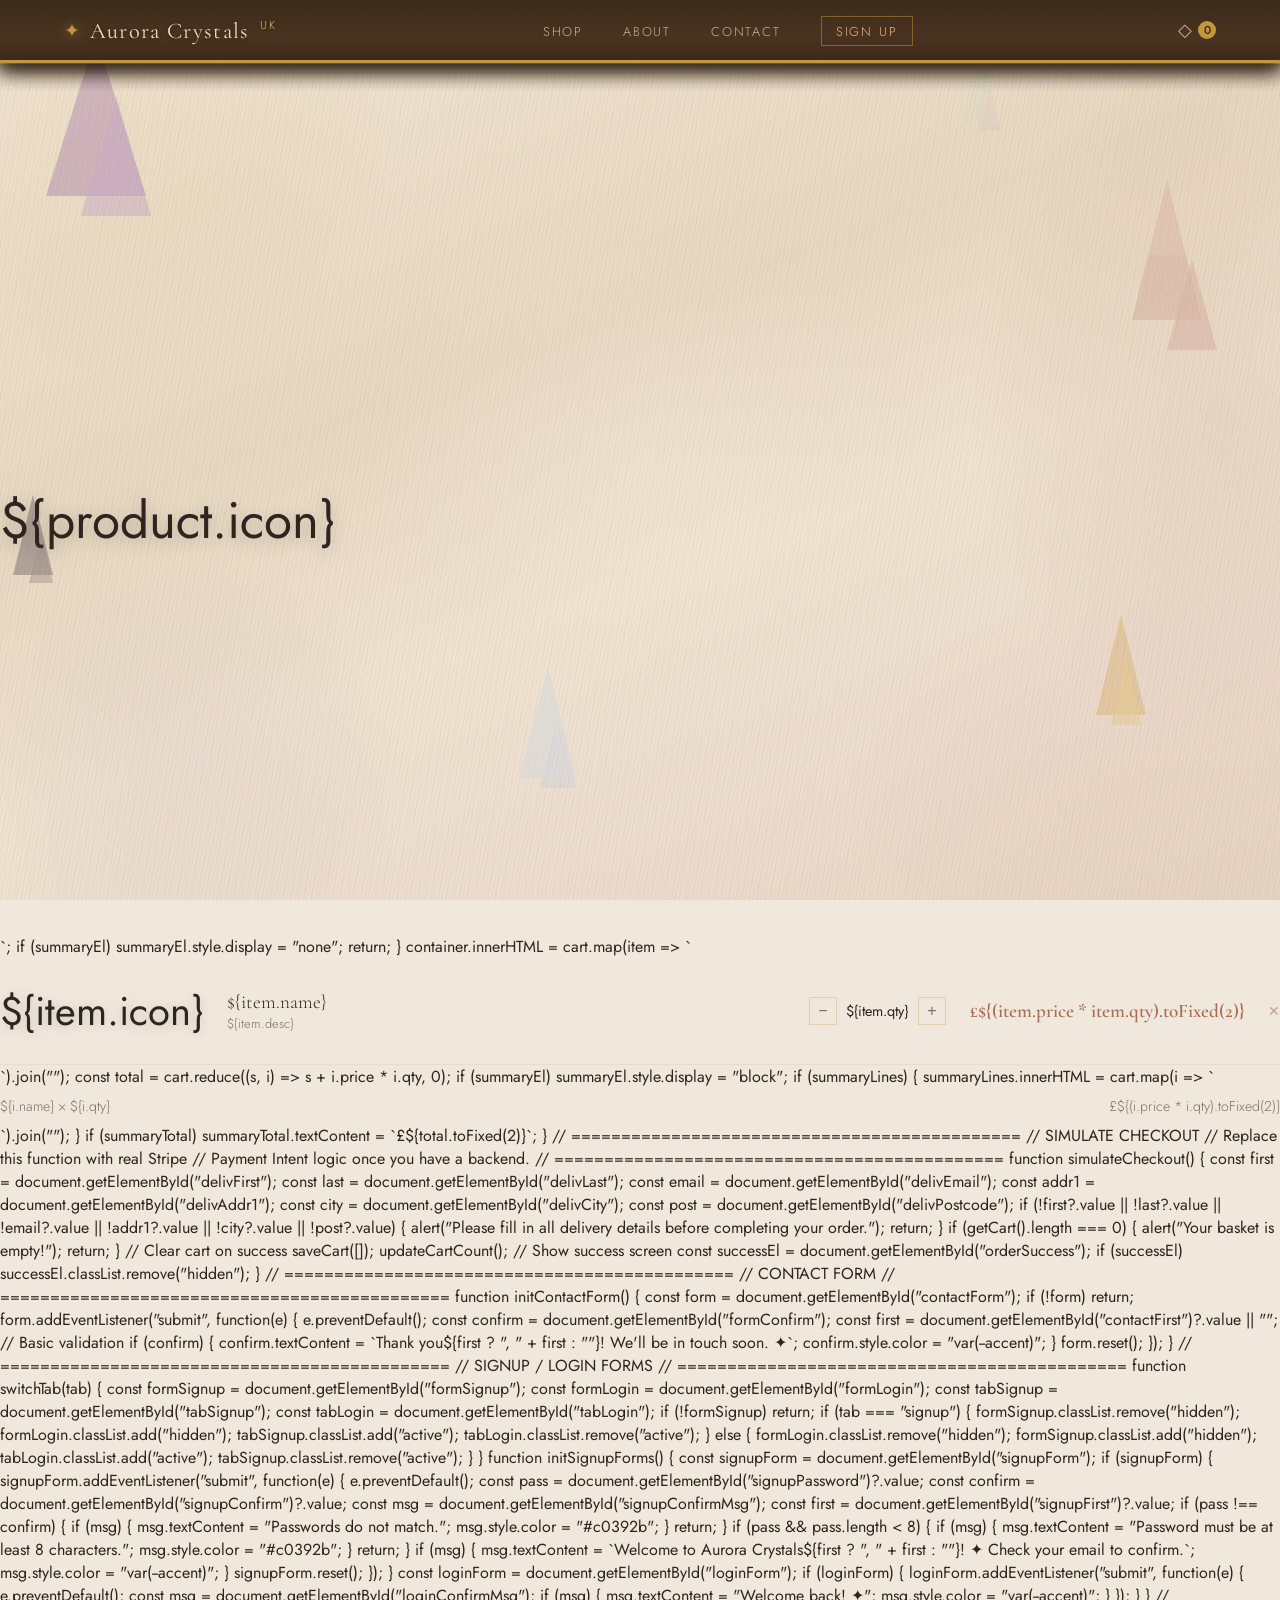
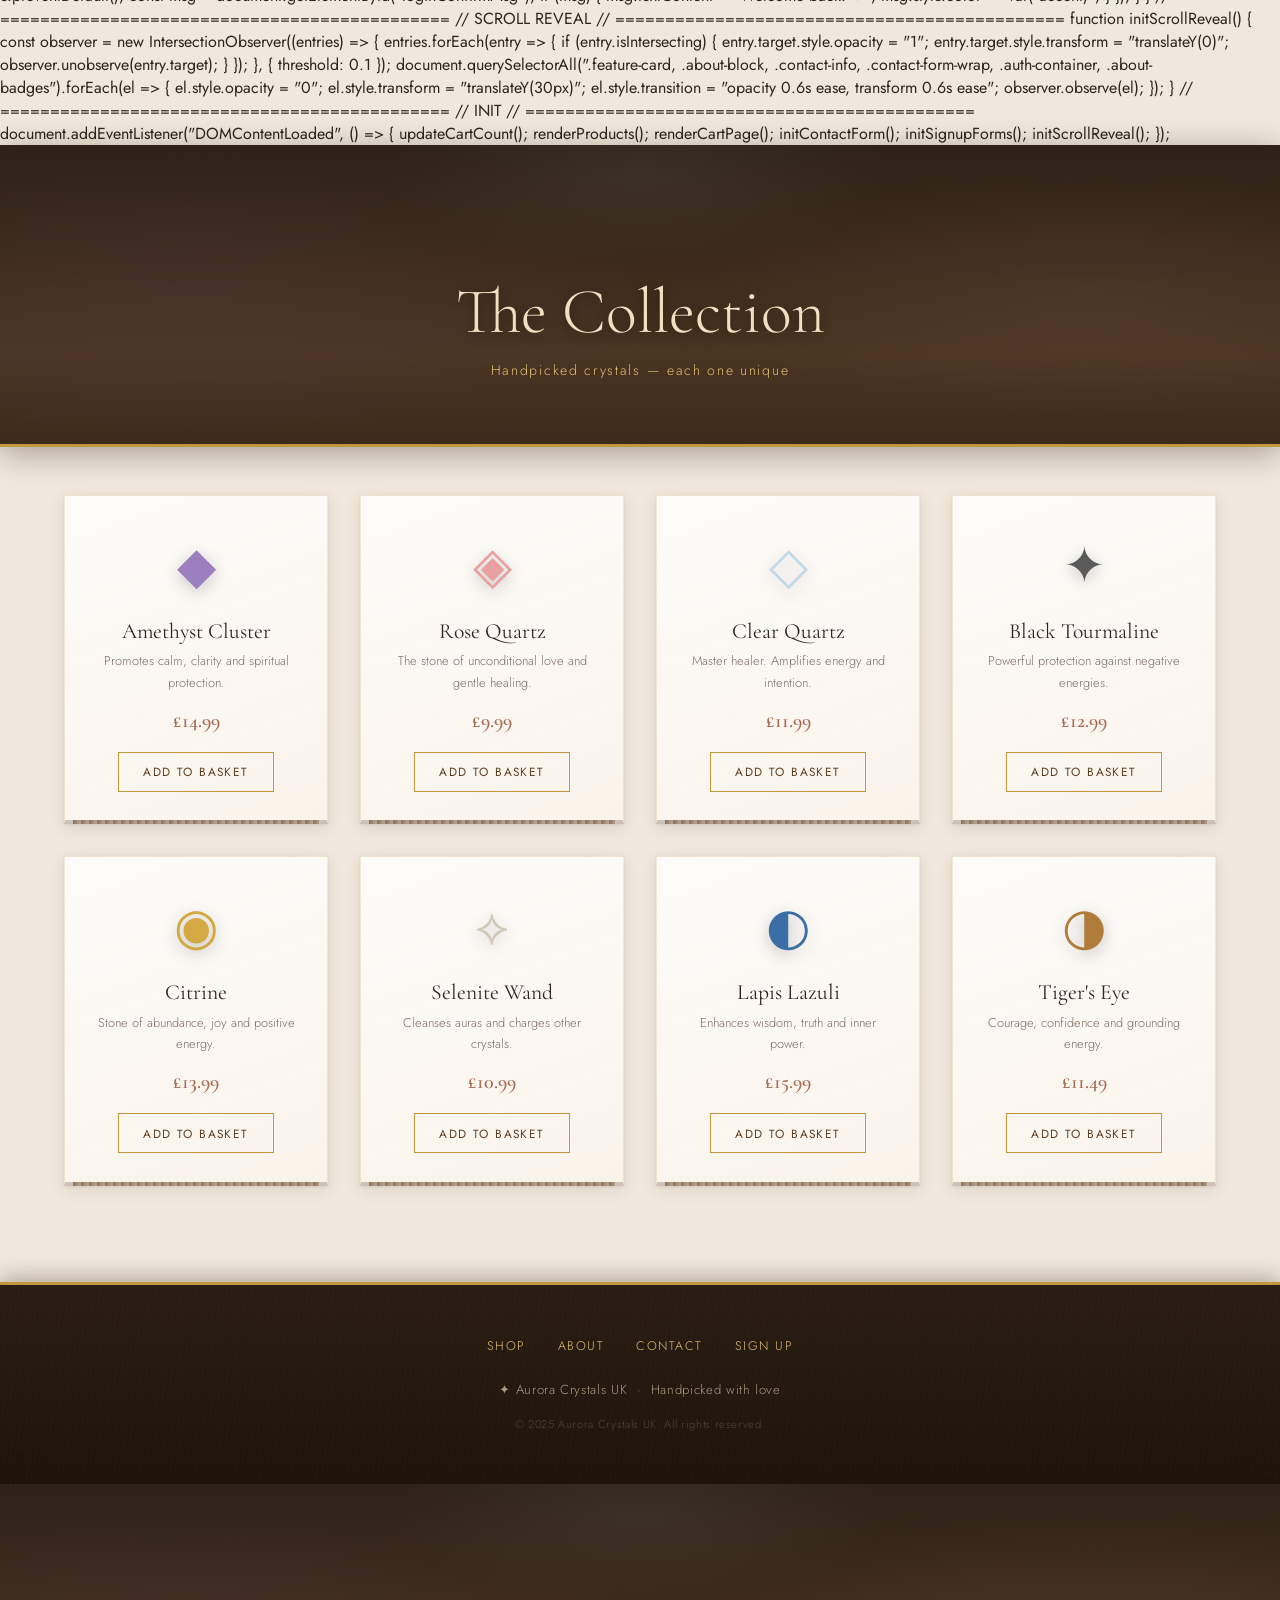
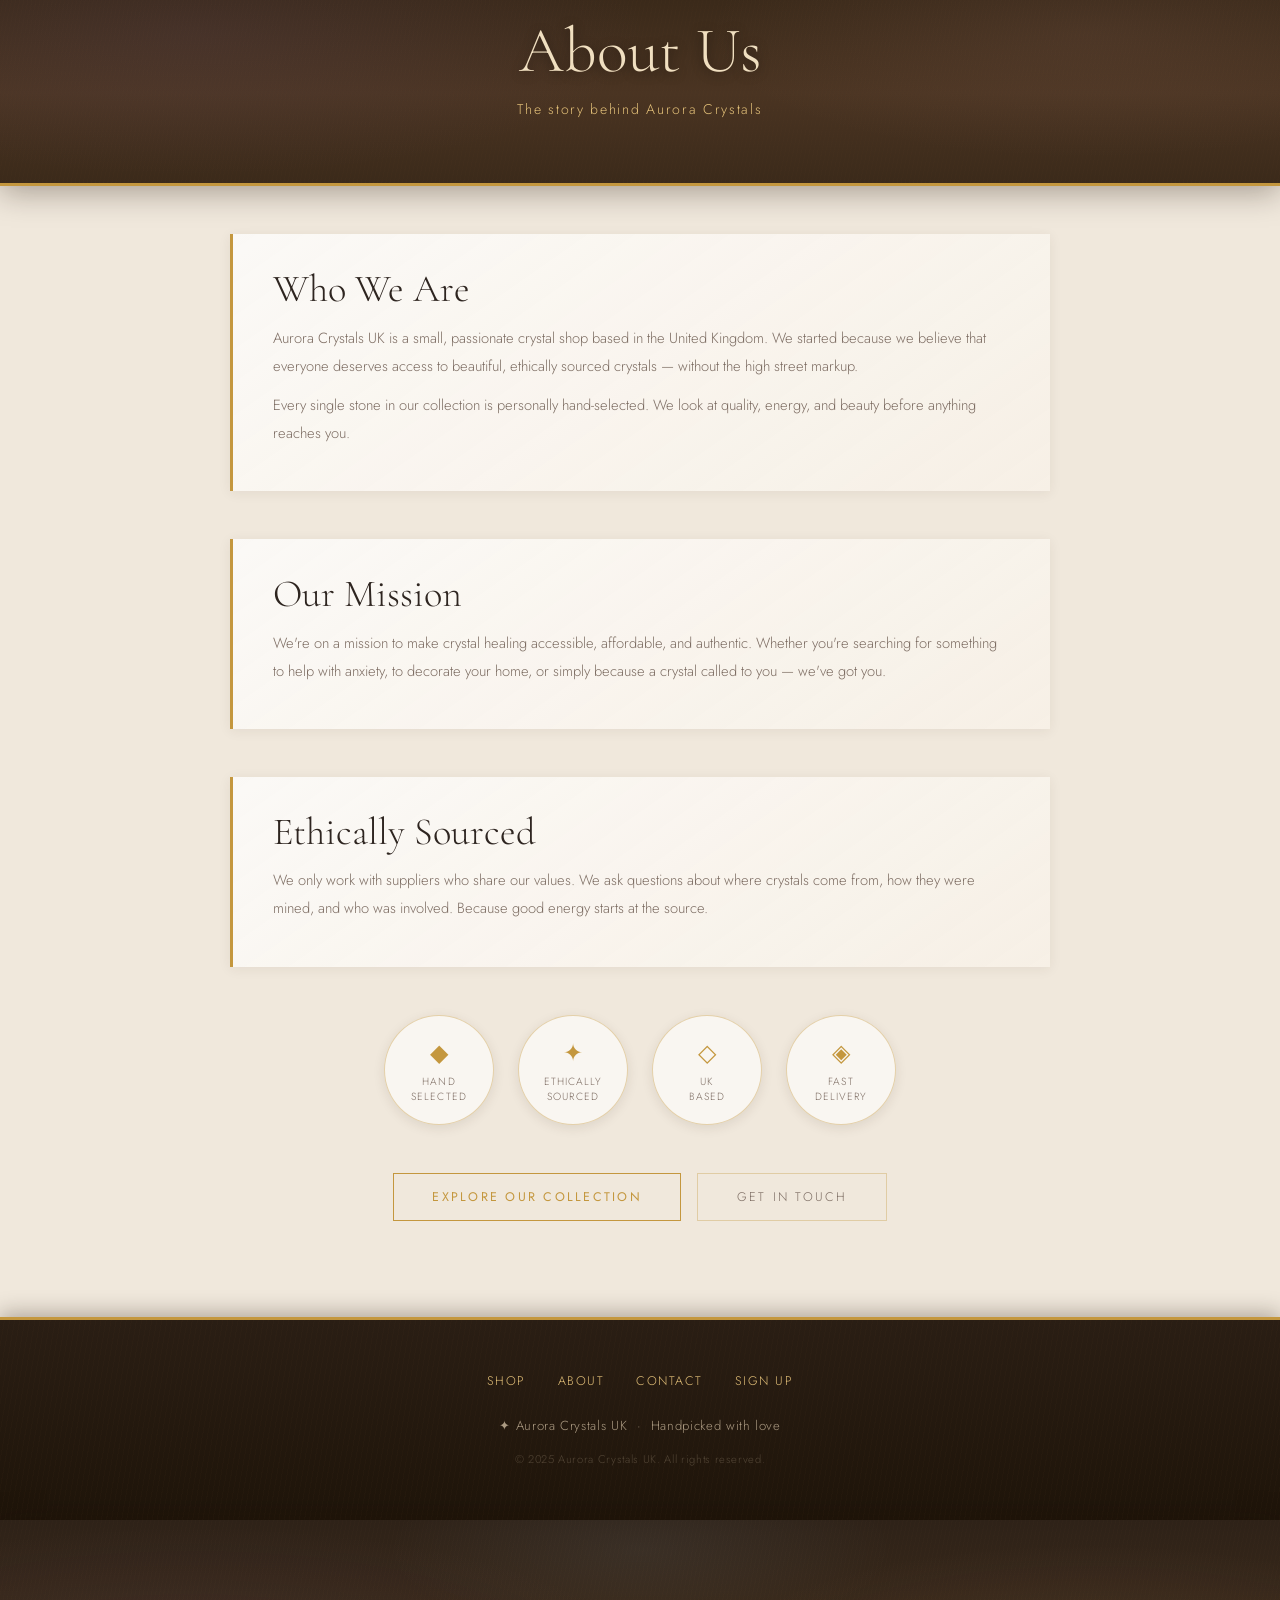
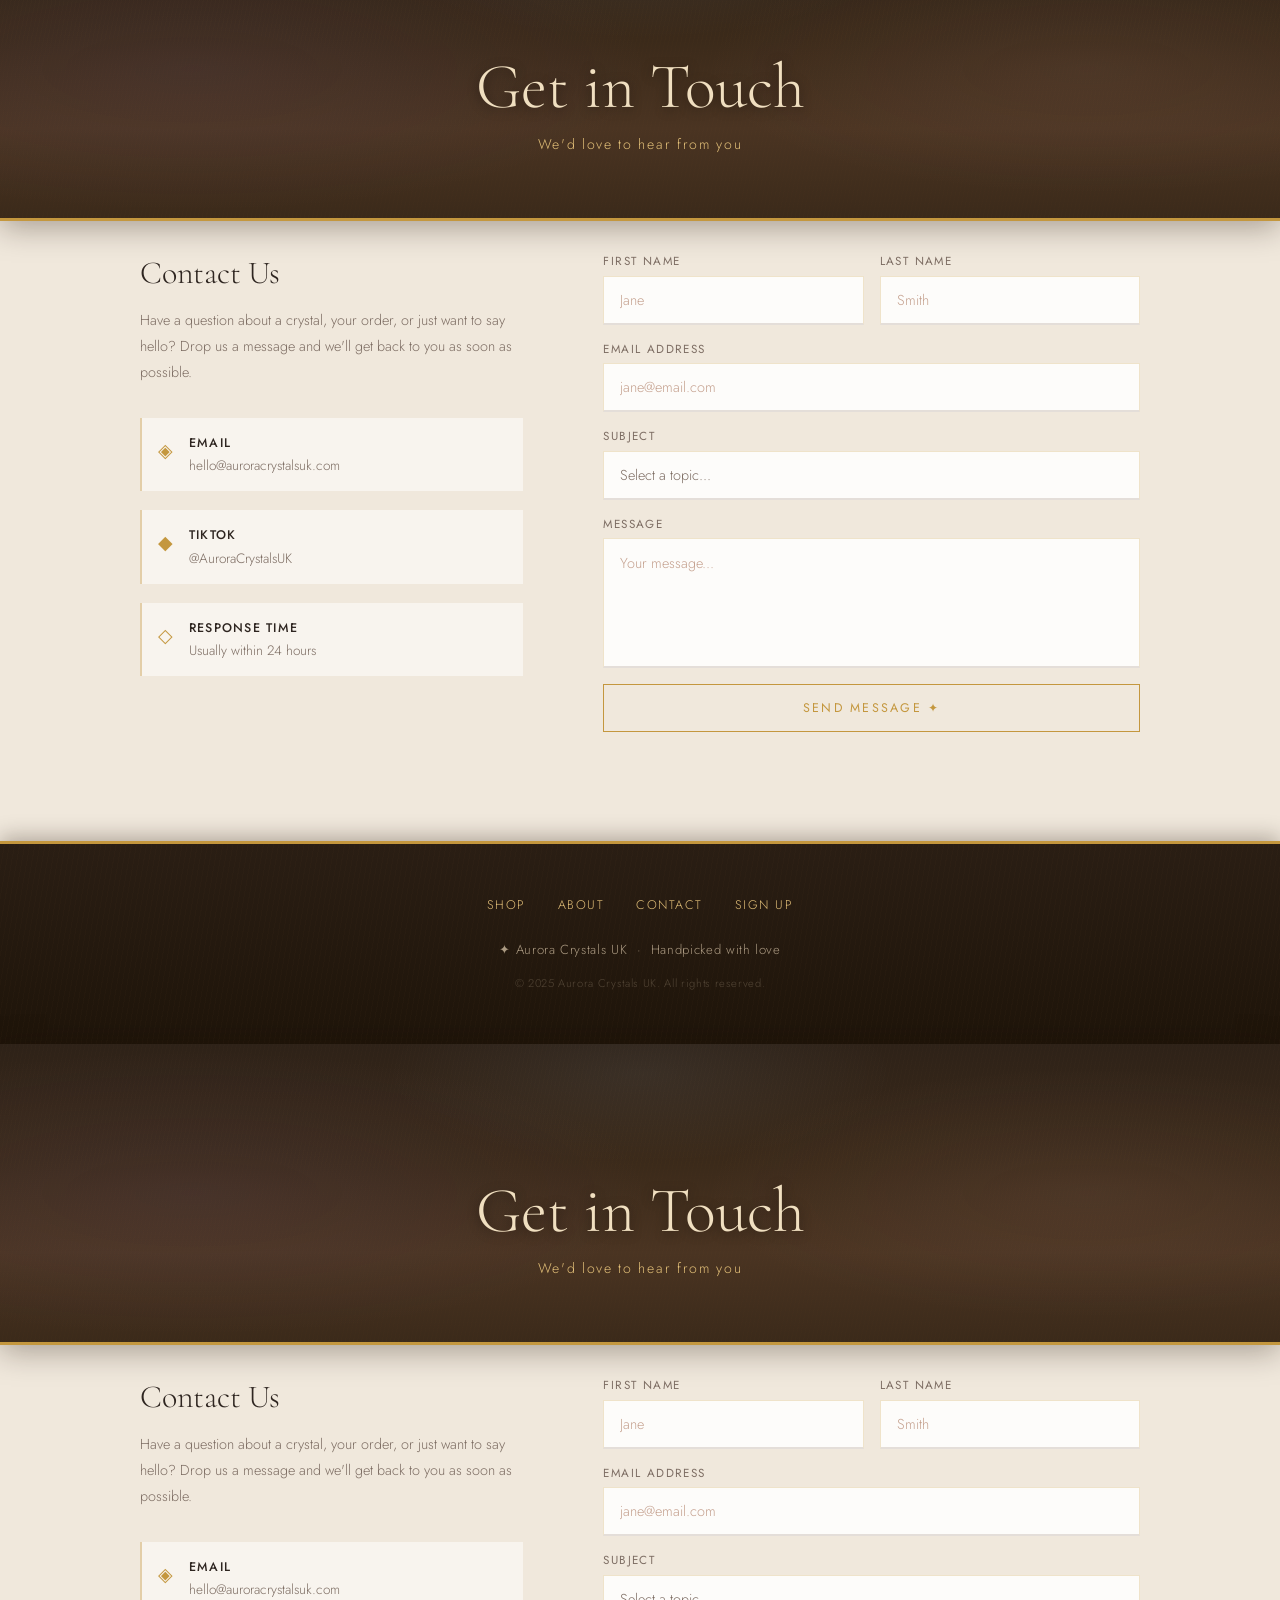
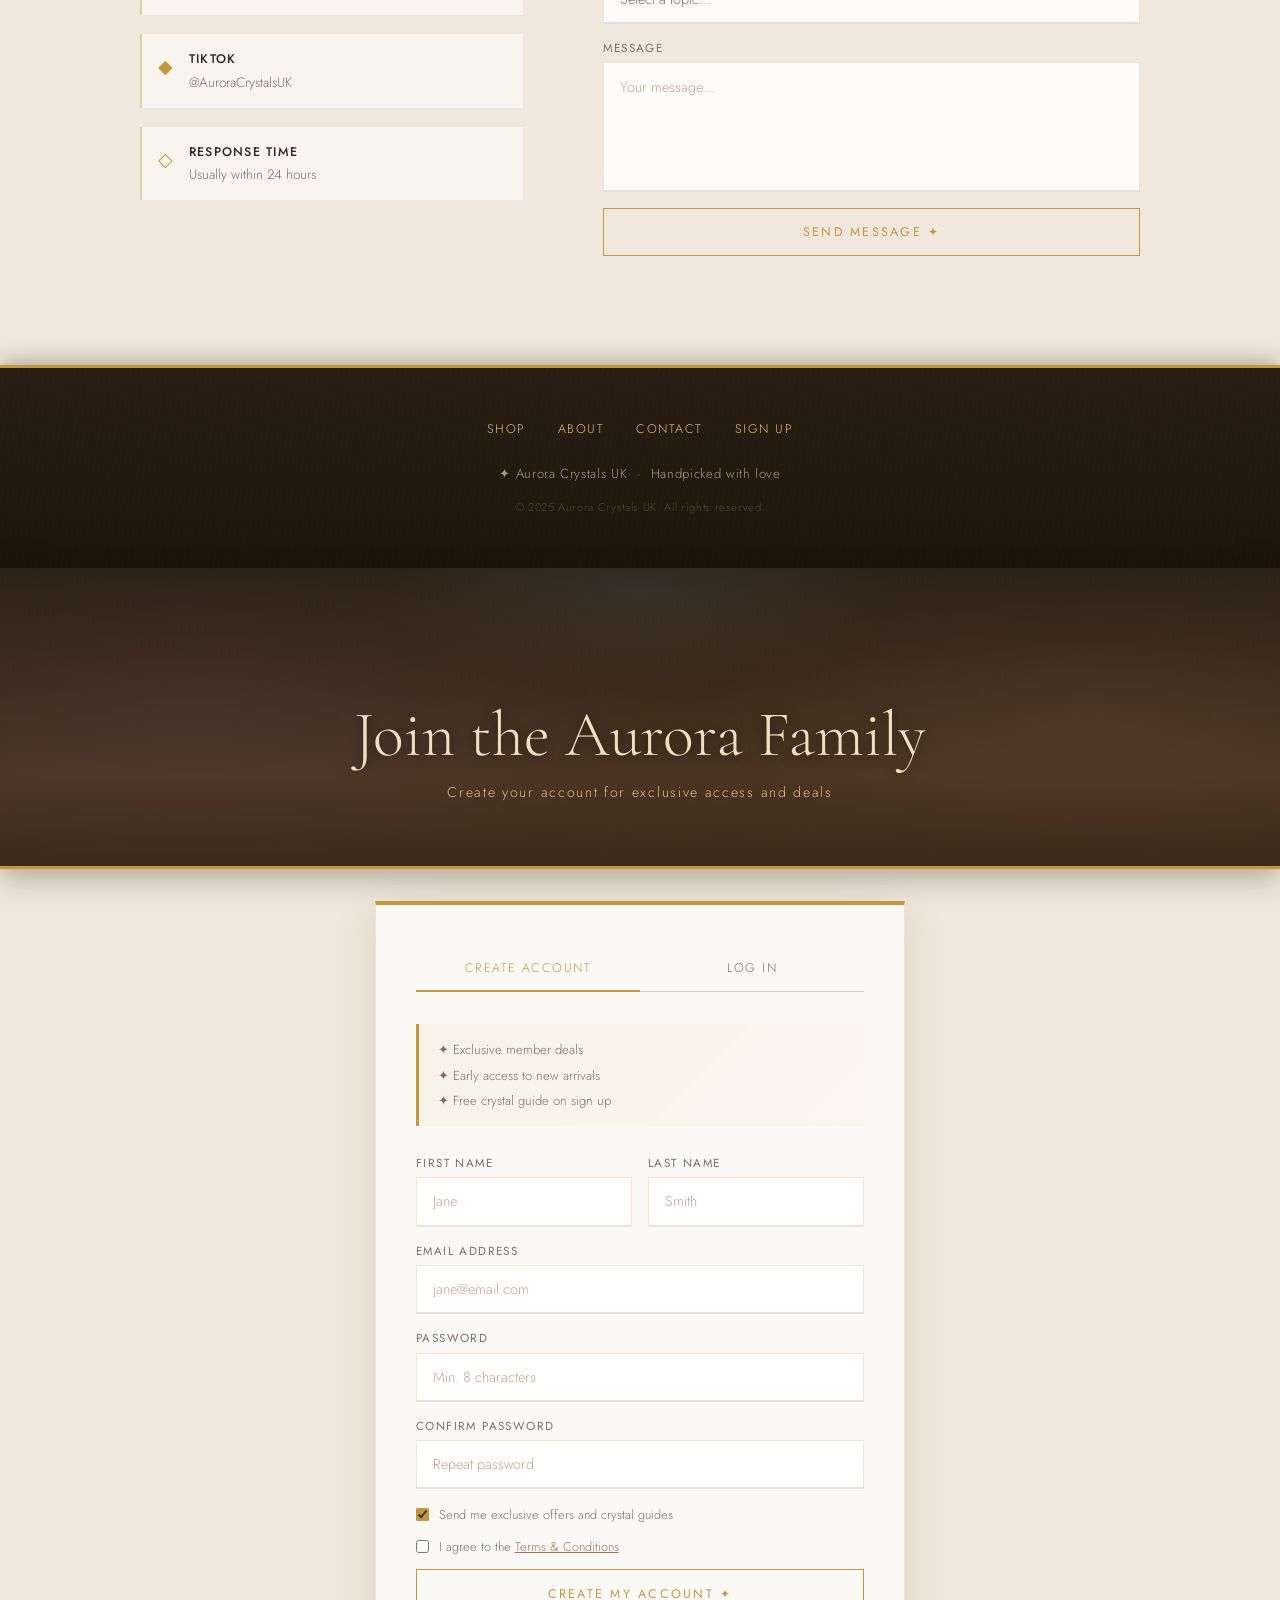
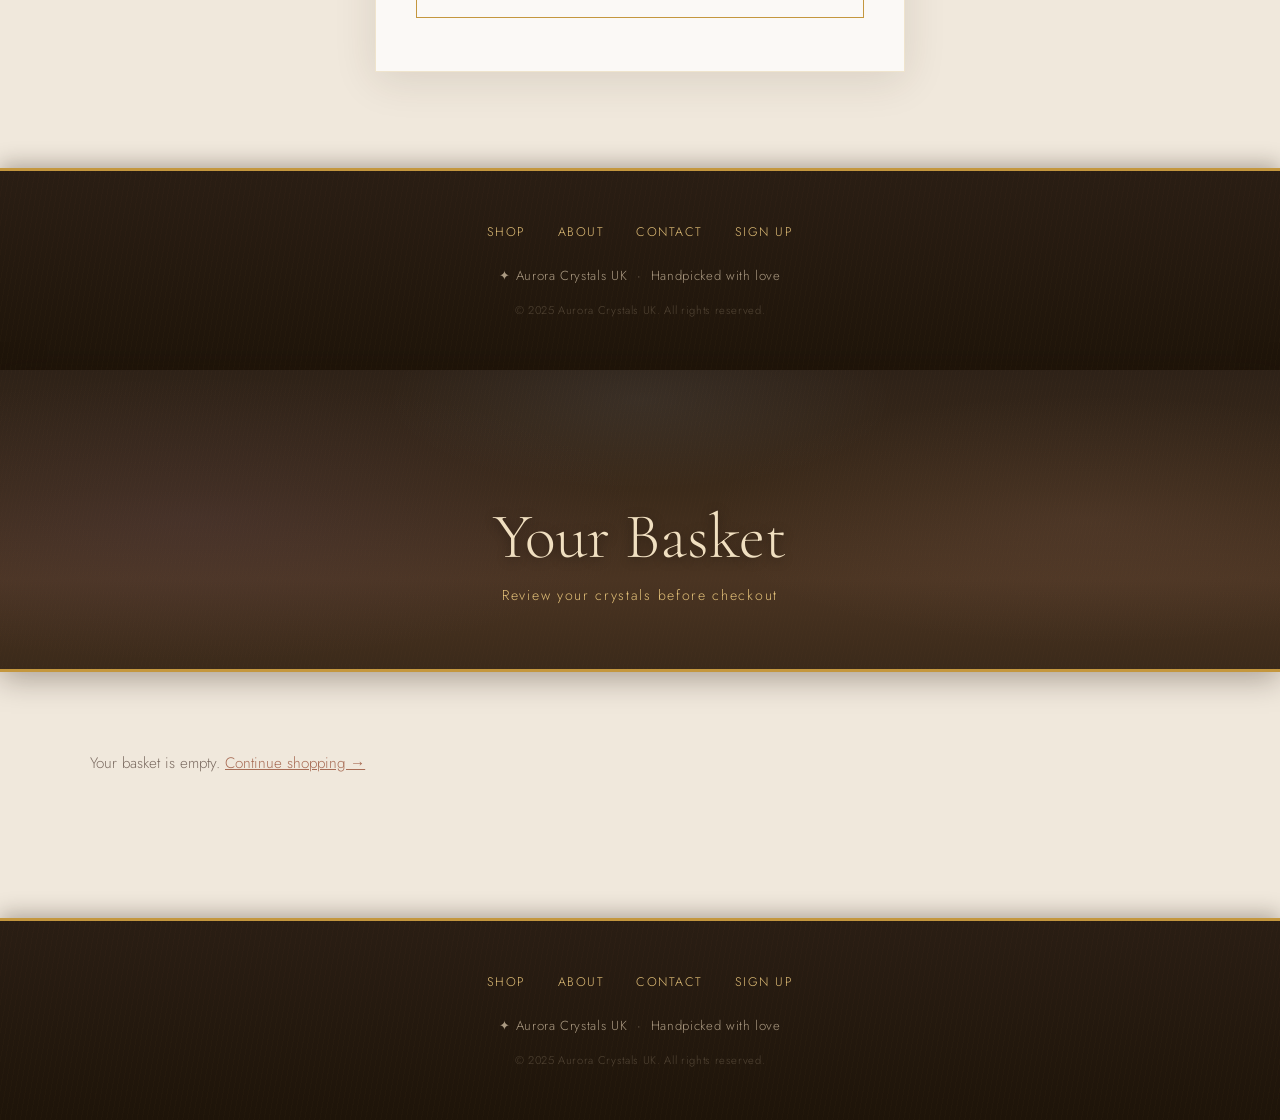
==== index.html @ 9af5ce54 "update website" ====
// =============================================
//  AURORA CRYSTALS UK — script.js
// =============================================

// --- PRODUCT DATA ---
const products = [
    { id:1, name:"Amethyst Cluster",    desc:"Promotes calm, clarity and spiritual protection.", price:14.99, icon:"◆", color:"#9b7fbf" },
    { id:2, name:"Rose Quartz",          desc:"The stone of unconditional love and gentle healing.", price:9.99,  icon:"◈", color:"#e8a0a0" },
    { id:3, name:"Clear Quartz",         desc:"Master healer. Amplifies energy and intention.", price:11.99, icon:"◇", color:"#c0d8e8" },
    { id:4, name:"Black Tourmaline",     desc:"Powerful protection against negative energies.", price:12.99, icon:"✦", color:"#5a5a5a" },
    { id:5, name:"Citrine",              desc:"Stone of abundance, joy and positive energy.", price:13.99, icon:"◉", color:"#d4a843" },
    { id:6, name:"Selenite Wand",        desc:"Cleanses auras and charges other crystals.", price:10.99, icon:"⟡", color:"#d0c8b8" },
    { id:7, name:"Lapis Lazuli",         desc:"Enhances wisdom, truth and inner power.", price:15.99, icon:"◐", color:"#3a6ea5" },
    { id:8, name:"Tiger's Eye",          desc:"Courage, confidence and grounding energy.", price:11.49, icon:"◑", color:"#b07c3a" },
  ];
  
  // =============================================
  //  CART — stored in sessionStorage so it
  //  persists between pages during a visit.
  // =============================================
  
  function getCart() {
    try {
      return JSON.parse(sessionStorage.getItem("aurora_cart")) || [];
    } catch(e) {
      return [];
    }
  }
  
  function saveCart(cart) {
    sessionStorage.setItem("aurora_cart", JSON.stringify(cart));
  }
  
  function addToCart(productId) {
    const product = products.find(p => p.id === productId);
    if (!product) return;
    const cart = getCart();
    const existing = cart.find(i => i.id === productId);
    if (existing) {
      existing.qty += 1;
    } else {
      cart.push({ ...product, qty: 1 });
    }
    saveCart(cart);
    updateCartCount();
    showToast();
  }
  
  function removeFromCart(productId) {
    let cart = getCart().filter(i => i.id !== productId);
    saveCart(cart);
    updateCartCount();
    renderCartPage();
  }
  
  function changeQty(productId, delta) {
    const cart = getCart();
    const item = cart.find(i => i.id === productId);
    if (!item) return;
    item.qty += delta;
    if (item.qty <= 0) {
      saveCart(cart.filter(i => i.id !== productId));
    } else {
      saveCart(cart);
    }
    updateCartCount();
    renderCartPage();
  }
  
  function updateCartCount() {
    const el = document.getElementById("cartCount");
    if (!el) return;
    const total = getCart().reduce((s, i) => s + i.qty, 0);
    el.textContent = total;
  }
  
  // =============================================
  //  TOAST NOTIFICATION
  // =============================================
  function showToast() {
    const toast = document.getElementById("toast");
    if (!toast) return;
    toast.classList.add("show");
    setTimeout(() => toast.classList.remove("show"), 2500);
  }
  
  // =============================================
  //  RENDER PRODUCTS (homepage preview + shop)
  // =============================================
  function renderProducts() {
    const grid = document.getElementById("productGrid");
    if (!grid) return;
  
    const isShopPage = window.location.pathname.includes("shop.html");
    const list = isShopPage ? products : products.slice(0, 4);
  
    grid.innerHTML = "";
    list.forEach((product, index) => {
      const card = document.createElement("div");
      card.className = "product-card";
      card.style.opacity = "0";
      card.style.transform = "translateY(30px)";
      card.style.transition = `opacity 0.5s ease ${index * 0.08}s, transform 0.5s ease ${index * 0.08}s`;
      card.innerHTML = `
        <span class="product-icon" style="color:${product.color}">${product.icon}</span>
        <h3 class="product-name">${product.name}</h3>
        <p class="product-desc">${product.desc}</p>
        <p class="product-price">£${product.price.toFixed(2)}</p>
        <button class="btn-add" onclick="addToCart(${product.id})">Add to Basket</button>
      `;
      grid.appendChild(card);
  
      // trigger animation
      setTimeout(() => {
        card.style.opacity = "1";
        card.style.transform = "translateY(0)";
      }, 100 + index * 80);
    });
  }
  
  // =============================================
  //  RENDER CART PAGE
  // =============================================
  function renderCartPage() {
    const container = document.getElementById("cartPageItems");
    const summaryEl  = document.getElementById("orderSummary");
    const summaryLines = document.getElementById("summaryLines");
    const summaryTotal = document.getElementById("summaryTotal");
    if (!container) return;
  
    const cart = getCart();
  
    if (cart.length === 0) {
      container.innerHTML = `<p class="cart-empty-msg">Your basket is empty. <a href="shop.html">Continue shopping →</a></p>`;
      if (summaryEl) summaryEl.style.display = "none";
      return;
    }
  
    container.innerHTML = cart.map(item => `
      <div class="cart-page-item">
        <span class="cart-page-icon" style="color:${item.color}">${item.icon}</span>
        <div>
          <p class="cart-page-name">${item.name}</p>
          <p class="cart-page-desc">${item.desc}</p>
        </div>
        <div class="cart-page-qty">
          <button class="qty-btn" onclick="changeQty(${item.id}, -1)">−</button>
          <span class="qty-num">${item.qty}</span>
          <button class="qty-btn" onclick="changeQty(${item.id}, 1)">+</button>
        </div>
        <span class="cart-page-price">£${(item.price * item.qty).toFixed(2)}</span>
        <button class="cart-page-remove" onclick="removeFromCart(${item.id})">✕</button>
      </div>
    `).join("");
  
    const total = cart.reduce((s, i) => s + i.price * i.qty, 0);
  
    if (summaryEl) summaryEl.style.display = "block";
    if (summaryLines) {
      summaryLines.innerHTML = cart.map(i => `
        <div class="summary-row">
          <span>${i.name} × ${i.qty}</span>
          <span>£${(i.price * i.qty).toFixed(2)}</span>
        </div>
      `).join("");
    }
    if (summaryTotal) summaryTotal.textContent = `£${total.toFixed(2)}`;
  }
  
  // =============================================
  //  SIMULATE CHECKOUT
  //  Replace this function with real Stripe
  //  Payment Intent logic once you have a backend.
  // =============================================
  function simulateCheckout() {
    const first = document.getElementById("delivFirst");
    const last  = document.getElementById("delivLast");
    const email = document.getElementById("delivEmail");
    const addr1 = document.getElementById("delivAddr1");
    const city  = document.getElementById("delivCity");
    const post  = document.getElementById("delivPostcode");
  
    if (!first?.value || !last?.value || !email?.value || !addr1?.value || !city?.value || !post?.value) {
      alert("Please fill in all delivery details before completing your order.");
      return;
    }
  
    if (getCart().length === 0) {
      alert("Your basket is empty!");
      return;
    }
  
    // Clear cart on success
    saveCart([]);
    updateCartCount();
  
    // Show success screen
    const successEl = document.getElementById("orderSuccess");
    if (successEl) successEl.classList.remove("hidden");
  }
  
  // =============================================
  //  CONTACT FORM
  // =============================================
  function initContactForm() {
    const form = document.getElementById("contactForm");
    if (!form) return;
    form.addEventListener("submit", function(e) {
      e.preventDefault();
      const confirm = document.getElementById("formConfirm");
      const first = document.getElementById("contactFirst")?.value || "";
      // Basic validation
      if (confirm) {
        confirm.textContent = `Thank you${first ? ", " + first : ""}! We'll be in touch soon. ✦`;
        confirm.style.color = "var(--accent)";
      }
      form.reset();
    });
  }
  
  // =============================================
  //  SIGNUP / LOGIN FORMS
  // =============================================
  function switchTab(tab) {
    const formSignup = document.getElementById("formSignup");
    const formLogin  = document.getElementById("formLogin");
    const tabSignup  = document.getElementById("tabSignup");
    const tabLogin   = document.getElementById("tabLogin");
    if (!formSignup) return;
  
    if (tab === "signup") {
      formSignup.classList.remove("hidden");
      formLogin.classList.add("hidden");
      tabSignup.classList.add("active");
      tabLogin.classList.remove("active");
    } else {
      formLogin.classList.remove("hidden");
      formSignup.classList.add("hidden");
      tabLogin.classList.add("active");
      tabSignup.classList.remove("active");
    }
  }
  
  function initSignupForms() {
    const signupForm = document.getElementById("signupForm");
    if (signupForm) {
      signupForm.addEventListener("submit", function(e) {
        e.preventDefault();
        const pass    = document.getElementById("signupPassword")?.value;
        const confirm = document.getElementById("signupConfirm")?.value;
        const msg     = document.getElementById("signupConfirmMsg");
        const first   = document.getElementById("signupFirst")?.value;
  
        if (pass !== confirm) {
          if (msg) { msg.textContent = "Passwords do not match."; msg.style.color = "#c0392b"; }
          return;
        }
        if (pass && pass.length < 8) {
          if (msg) { msg.textContent = "Password must be at least 8 characters."; msg.style.color = "#c0392b"; }
          return;
        }
        if (msg) {
          msg.textContent = `Welcome to Aurora Crystals${first ? ", " + first : ""}! ✦ Check your email to confirm.`;
          msg.style.color = "var(--accent)";
        }
        signupForm.reset();
      });
    }
  
    const loginForm = document.getElementById("loginForm");
    if (loginForm) {
      loginForm.addEventListener("submit", function(e) {
        e.preventDefault();
        const msg = document.getElementById("loginConfirmMsg");
        if (msg) {
          msg.textContent = "Welcome back! ✦";
          msg.style.color = "var(--accent)";
        }
      });
    }
  }
  
  // =============================================
  //  SCROLL REVEAL
  // =============================================
  function initScrollReveal() {
    const observer = new IntersectionObserver((entries) => {
      entries.forEach(entry => {
        if (entry.isIntersecting) {
          entry.target.style.opacity = "1";
          entry.target.style.transform = "translateY(0)";
          observer.unobserve(entry.target);
        }
      });
    }, { threshold: 0.1 });
  
    document.querySelectorAll(".feature-card, .about-block, .contact-info, .contact-form-wrap, .auth-container, .about-badges").forEach(el => {
      el.style.opacity = "0";
      el.style.transform = "translateY(30px)";
      el.style.transition = "opacity 0.6s ease, transform 0.6s ease";
      observer.observe(el);
    });
  }
  
  // =============================================
  //  INIT
  // =============================================
  document.addEventListener("DOMContentLoaded", () => {
    updateCartCount();
    renderProducts();
    renderCartPage();
    initContactForm();
    initSignupForms();
    initScrollReveal();
  });
  <!DOCTYPE html>
<html lang="en">
<head>
  <meta charset="UTF-8" />
  <meta name="viewport" content="width=device-width, initial-scale=1.0" />
  <title>Shop – Aurora Crystals UK</title>
  <link rel="stylesheet" href="style.css" />
  <link href="https://fonts.googleapis.com/css2?family=Cormorant+Garamond:ital,wght@0,300;0,400;1,300&family=Jost:wght@300;400;500&display=swap" rel="stylesheet" />
</head>
<body>
  <div class="bg-scene">
    <div class="bg-crystal bgc-1"></div>
    <div class="bg-crystal bgc-2"></div>
    <div class="bg-crystal bgc-3"></div>
    <div class="bg-crystal bgc-4"></div>
    <div class="bg-crystal bgc-5"></div>
    <div class="bg-crystal bgc-6"></div>
  </div>
  <!-- FIX: Removed stray extra </div> that was here -->

  <nav class="navbar">
    <a href="index.html" class="nav-logo">
      <span class="logo-icon">✦</span>
      <span class="logo-text">Aurora Crystals <span class="logo-uk">UK</span></span>
    </a>
    <ul class="nav-links">
      <li><a href="shop.html" class="active">Shop</a></li>
      <li><a href="about.html">About</a></li>
      <li><a href="contact.html">Contact</a></li>
      <li><a href="signup.html" class="nav-highlight">Sign Up</a></li>
    </ul>
    <a href="cart.html" class="nav-cart">
      <span class="cart-icon">◇</span>
      <span class="cart-count" id="cartCount">0</span>
    </a>
  </nav>

  <div class="page-hero">
    <h1>The Collection</h1>
    <p>Handpicked crystals — each one unique</p>
  </div>

  <section class="shop-full">
    <div class="product-grid full" id="productGrid"></div>
  </section>

  <footer class="footer">
    <div class="footer-links">
      <a href="shop.html">Shop</a>
      <a href="about.html">About</a>
      <a href="contact.html">Contact</a>
      <a href="signup.html">Sign Up</a>
    </div>
    <p>✦ Aurora Crystals UK &nbsp;·&nbsp; Handpicked with love</p>
    <p class="footer-small">© 2025 Aurora Crystals UK. All rights reserved.</p>
  </footer>

  <!-- ADD TO CART TOAST -->
  <div class="toast" id="toast">Added to basket ✦</div>

  <script src="script.js"></script>
</body>
</html>
<!DOCTYPE html>
<html lang="en">
<head>
  <meta charset="UTF-8" />
  <meta name="viewport" content="width=device-width, initial-scale=1.0" />
  <title>About – Aurora Crystals UK</title>
  <link rel="stylesheet" href="style.css" />
  <link href="https://fonts.googleapis.com/css2?family=Cormorant+Garamond:ital,wght@0,300;0,400;1,300&family=Jost:wght@300;400;500&display=swap" rel="stylesheet" />
</head>
<body>
  <div class="bg-scene">
    <div class="bg-crystal bgc-1"></div>
    <div class="bg-crystal bgc-2"></div>
    <div class="bg-crystal bgc-3"></div>
    <div class="bg-crystal bgc-4"></div>
    <div class="bg-crystal bgc-5"></div>
    <div class="bg-crystal bgc-6"></div>
  </div>
  <!-- FIX: Removed stray extra </div> that was here -->

  <nav class="navbar">
    <a href="index.html" class="nav-logo">
      <span class="logo-icon">✦</span>
      <span class="logo-text">Aurora Crystals <span class="logo-uk">UK</span></span>
    </a>
    <ul class="nav-links">
      <li><a href="shop.html">Shop</a></li>
      <li><a href="about.html" class="active">About</a></li>
      <li><a href="contact.html">Contact</a></li>
      <li><a href="signup.html" class="nav-highlight">Sign Up</a></li>
    </ul>
    <a href="cart.html" class="nav-cart">
      <span class="cart-icon">◇</span>
      <span class="cart-count" id="cartCount">0</span>
    </a>
  </nav>

  <div class="page-hero">
    <h1>About Us</h1>
    <p>The story behind Aurora Crystals</p>
  </div>

  <section class="about-page">
    <div class="about-page-inner">
      <div class="about-block">
        <h2>Who We Are</h2>
        <p>Aurora Crystals UK is a small, passionate crystal shop based in the United Kingdom. We started because we believe that everyone deserves access to beautiful, ethically sourced crystals — without the high street markup.</p>
        <p>Every single stone in our collection is personally hand-selected. We look at quality, energy, and beauty before anything reaches you.</p>
      </div>

      <div class="about-block">
        <h2>Our Mission</h2>
        <p>We're on a mission to make crystal healing accessible, affordable, and authentic. Whether you're searching for something to help with anxiety, to decorate your home, or simply because a crystal called to you — we've got you.</p>
      </div>

      <div class="about-block">
        <h2>Ethically Sourced</h2>
        <p>We only work with suppliers who share our values. We ask questions about where crystals come from, how they were mined, and who was involved. Because good energy starts at the source.</p>
      </div>

      <div class="about-badges">
        <div class="badge">
          <span>◆</span>
          <p>Hand<br/>Selected</p>
        </div>
        <div class="badge">
          <span>✦</span>
          <p>Ethically<br/>Sourced</p>
        </div>
        <div class="badge">
          <span>◇</span>
          <p>UK<br/>Based</p>
        </div>
        <div class="badge">
          <span>◈</span>
          <p>Fast<br/>Delivery</p>
        </div>
      </div>

      <div class="about-cta">
        <a href="shop.html" class="btn-primary">Explore Our Collection</a>
        <a href="contact.html" class="btn-secondary">Get in Touch</a>
      </div>
    </div>
  </section>

  <footer class="footer">
    <div class="footer-links">
      <a href="shop.html">Shop</a>
      <a href="about.html">About</a>
      <a href="contact.html">Contact</a>
      <a href="signup.html">Sign Up</a>
    </div>
    <p>✦ Aurora Crystals UK &nbsp;·&nbsp; Handpicked with love</p>
    <p class="footer-small">© 2025 Aurora Crystals UK. All rights reserved.</p>
  </footer>

  <script src="script.js"></script>
</body>
</html>
<!DOCTYPE html>
<html lang="en">
<head>
  <meta charset="UTF-8" />
  <meta name="viewport" content="width=device-width, initial-scale=1.0" />
  <title>Contact – Aurora Crystals UK</title>
  <link rel="stylesheet" href="style.css" />
  <link href="https://fonts.googleapis.com/css2?family=Cormorant+Garamond:ital,wght@0,300;0,400;1,300&family=Jost:wght@300;400;500&display=swap" rel="stylesheet" />
</head>
<body>
  <div class="bg-scene">
    <div class="bg-crystal bgc-1"></div>
    <div class="bg-crystal bgc-2"></div>
    <div class="bg-crystal bgc-3"></div>
    <div class="bg-crystal bgc-4"></div>
    <div class="bg-crystal bgc-5"></div>
    <div class="bg-crystal bgc-6"></div>
  </div>
  <!-- FIX: Removed stray extra </div> that was here -->

  <nav class="navbar">
    <a href="index.html" class="nav-logo">
      <span class="logo-icon">✦</span>
      <span class="logo-text">Aurora Crystals <span class="logo-uk">UK</span></span>
    </a>
    <ul class="nav-links">
      <li><a href="shop.html">Shop</a></li>
      <li><a href="about.html">About</a></li>
      <li><a href="contact.html" class="active">Contact</a></li>
      <li><a href="signup.html" class="nav-highlight">Sign Up</a></li>
    </ul>
    <a href="cart.html" class="nav-cart">
      <span class="cart-icon">◇</span>
      <span class="cart-count" id="cartCount">0</span>
    </a>
  </nav>

  <div class="page-hero">
    <h1>Get in Touch</h1>
    <p>We'd love to hear from you</p>
  </div>

  <section class="contact-page">
    <div class="contact-page-inner">

      <div class="contact-info">
        <h2>Contact Us</h2>
        <p>Have a question about a crystal, your order, or just want to say hello? Drop us a message and we'll get back to you as soon as possible.</p>

        <div class="contact-details">
          <div class="contact-detail-item">
            <span class="detail-icon">◈</span>
            <div>
              <strong>Email</strong>
              <p>hello@auroracrystalsuk.com</p>
            </div>
          </div>
          <div class="contact-detail-item">
            <span class="detail-icon">◆</span>
            <div>
              <strong>TikTok</strong>
              <p>@AuroraCrystalsUK</p>
            </div>
          </div>
          <div class="contact-detail-item">
            <span class="detail-icon">◇</span>
            <div>
              <strong>Response Time</strong>
              <p>Usually within 24 hours</p>
            </div>
          </div>
        </div>
      </div>

      <div class="contact-form-wrap">
        <form class="contact-form" id="contactForm">
          <div class="form-row">
            <div class="form-group">
              <label>First Name</label>
              <input type="text" id="contactFirst" placeholder="Jane" required />
            </div>
            <div class="form-group">
              <label>Last Name</label>
              <input type="text" id="contactLast" placeholder="Smith" required />
            </div>
          </div>
          <div class="form-group">
            <label>Email Address</label>
            <input type="email" id="contactEmail" placeholder="jane@email.com" required />
          </div>
          <div class="form-group">
            <label>Subject</label>
            <select id="contactSubject">
              <option value="">Select a topic...</option>
              <option value="order">My Order</option>
              <option value="product">Product Question</option>
              <option value="wholesale">Wholesale Enquiry</option>
              <option value="other">Other</option>
            </select>
          </div>
          <div class="form-group">
            <label>Message</label>
            <textarea id="contactMessage" rows="5" placeholder="Your message..." required></textarea>
          </div>
          <button type="submit" class="btn-primary full-width">Send Message ✦</button>
          <p class="form-confirm" id="formConfirm"></p>
        </form>
      </div>

    </div>
  </section>

  <footer class="footer">
    <div class="footer-links">
      <a href="shop.html">Shop</a>
      <a href="about.html">About</a>
      <a href="contact.html">Contact</a>
      <a href="signup.html">Sign Up</a>
    </div>
    <p>✦ Aurora Crystals UK &nbsp;·&nbsp; Handpicked with love</p>
    <p class="footer-small">© 2025 Aurora Crystals UK. All rights reserved.</p>
  </footer>

  <script src="script.js"></script>
</body>
</html>
<!DOCTYPE html>
<html lang="en">
<head>
  <meta charset="UTF-8" />
  <meta name="viewport" content="width=device-width, initial-scale=1.0" />
  <title>Contact – Aurora Crystals UK</title>
  <link rel="stylesheet" href="style.css" />
  <link href="https://fonts.googleapis.com/css2?family=Cormorant+Garamond:ital,wght@0,300;0,400;1,300&family=Jost:wght@300;400;500&display=swap" rel="stylesheet" />
</head>
<body>
  <div class="bg-scene">
    <div class="bg-crystal bgc-1"></div>
    <div class="bg-crystal bgc-2"></div>
    <div class="bg-crystal bgc-3"></div>
    <div class="bg-crystal bgc-4"></div>
    <div class="bg-crystal bgc-5"></div>
    <div class="bg-crystal bgc-6"></div>
  </div>
  <!-- FIX: Removed stray extra </div> that was here -->

  <nav class="navbar">
    <a href="index.html" class="nav-logo">
      <span class="logo-icon">✦</span>
      <span class="logo-text">Aurora Crystals <span class="logo-uk">UK</span></span>
    </a>
    <ul class="nav-links">
      <li><a href="shop.html">Shop</a></li>
      <li><a href="about.html">About</a></li>
      <li><a href="contact.html" class="active">Contact</a></li>
      <li><a href="signup.html" class="nav-highlight">Sign Up</a></li>
    </ul>
    <a href="cart.html" class="nav-cart">
      <span class="cart-icon">◇</span>
      <span class="cart-count" id="cartCount">0</span>
    </a>
  </nav>

  <div class="page-hero">
    <h1>Get in Touch</h1>
    <p>We'd love to hear from you</p>
  </div>

  <section class="contact-page">
    <div class="contact-page-inner">

      <div class="contact-info">
        <h2>Contact Us</h2>
        <p>Have a question about a crystal, your order, or just want to say hello? Drop us a message and we'll get back to you as soon as possible.</p>

        <div class="contact-details">
          <div class="contact-detail-item">
            <span class="detail-icon">◈</span>
            <div>
              <strong>Email</strong>
              <p>hello@auroracrystalsuk.com</p>
            </div>
          </div>
          <div class="contact-detail-item">
            <span class="detail-icon">◆</span>
            <div>
              <strong>TikTok</strong>
              <p>@AuroraCrystalsUK</p>
            </div>
          </div>
          <div class="contact-detail-item">
            <span class="detail-icon">◇</span>
            <div>
              <strong>Response Time</strong>
              <p>Usually within 24 hours</p>
            </div>
          </div>
        </div>
      </div>

      <div class="contact-form-wrap">
        <form class="contact-form" id="contactForm">
          <div class="form-row">
            <div class="form-group">
              <label>First Name</label>
              <input type="text" id="contactFirst" placeholder="Jane" required />
            </div>
            <div class="form-group">
              <label>Last Name</label>
              <input type="text" id="contactLast" placeholder="Smith" required />
            </div>
          </div>
          <div class="form-group">
            <label>Email Address</label>
            <input type="email" id="contactEmail" placeholder="jane@email.com" required />
          </div>
          <div class="form-group">
            <label>Subject</label>
            <select id="contactSubject">
              <option value="">Select a topic...</option>
              <option value="order">My Order</option>
              <option value="product">Product Question</option>
              <option value="wholesale">Wholesale Enquiry</option>
              <option value="other">Other</option>
            </select>
          </div>
          <div class="form-group">
            <label>Message</label>
            <textarea id="contactMessage" rows="5" placeholder="Your message..." required></textarea>
          </div>
          <button type="submit" class="btn-primary full-width">Send Message ✦</button>
          <p class="form-confirm" id="formConfirm"></p>
        </form>
      </div>

    </div>
  </section>

  <footer class="footer">
    <div class="footer-links">
      <a href="shop.html">Shop</a>
      <a href="about.html">About</a>
      <a href="contact.html">Contact</a>
      <a href="signup.html">Sign Up</a>
    </div>
    <p>✦ Aurora Crystals UK &nbsp;·&nbsp; Handpicked with love</p>
    <p class="footer-small">© 2025 Aurora Crystals UK. All rights reserved.</p>
  </footer>

  <script src="script.js"></script>
</body>
</html>
<!DOCTYPE html>
<html lang="en">
<head>
  <meta charset="UTF-8" />
  <meta name="viewport" content="width=device-width, initial-scale=1.0" />
  <title>Sign Up – Aurora Crystals UK</title>
  <link rel="stylesheet" href="style.css" />
  <link href="https://fonts.googleapis.com/css2?family=Cormorant+Garamond:ital,wght@0,300;0,400;1,300&family=Jost:wght@300;400;500&display=swap" rel="stylesheet" />
</head>
<body>
  <div class="bg-scene">
    <div class="bg-crystal bgc-1"></div>
    <div class="bg-crystal bgc-2"></div>
    <div class="bg-crystal bgc-3"></div>
    <div class="bg-crystal bgc-4"></div>
    <div class="bg-crystal bgc-5"></div>
    <div class="bg-crystal bgc-6"></div>
  </div>
  <!-- FIX: Removed stray extra </div> that was here -->

  <nav class="navbar">
    <a href="index.html" class="nav-logo">
      <span class="logo-icon">✦</span>
      <span class="logo-text">Aurora Crystals <span class="logo-uk">UK</span></span>
    </a>
    <ul class="nav-links">
      <li><a href="shop.html">Shop</a></li>
      <li><a href="about.html">About</a></li>
      <li><a href="contact.html">Contact</a></li>
      <li><a href="signup.html" class="nav-highlight active">Sign Up</a></li>
    </ul>
    <a href="cart.html" class="nav-cart">
      <span class="cart-icon">◇</span>
      <span class="cart-count" id="cartCount">0</span>
    </a>
  </nav>

  <div class="page-hero">
    <h1>Join the Aurora Family</h1>
    <p>Create your account for exclusive access and deals</p>
  </div>

  <section class="signup-page">
    <div class="auth-container">

      <!-- TABS -->
      <div class="auth-tabs">
        <button class="auth-tab active" id="tabSignup" onclick="switchTab('signup')">Create Account</button>
        <button class="auth-tab" id="tabLogin" onclick="switchTab('login')">Log In</button>
      </div>

      <!-- SIGNUP FORM -->
      <div class="auth-form" id="formSignup">
        <div class="auth-perks">
          <span>✦ Exclusive member deals</span>
          <span>✦ Early access to new arrivals</span>
          <span>✦ Free crystal guide on sign up</span>
        </div>
        <form id="signupForm">
          <div class="form-row">
            <div class="form-group">
              <label>First Name</label>
              <input type="text" id="signupFirst" placeholder="Jane" required />
            </div>
            <div class="form-group">
              <label>Last Name</label>
              <input type="text" id="signupLast" placeholder="Smith" required />
            </div>
          </div>
          <div class="form-group">
            <label>Email Address</label>
            <input type="email" id="signupEmail" placeholder="jane@email.com" required />
          </div>
          <div class="form-group">
            <label>Password</label>
            <input type="password" id="signupPassword" placeholder="Min. 8 characters" required />
          </div>
          <div class="form-group">
            <label>Confirm Password</label>
            <input type="password" id="signupConfirm" placeholder="Repeat password" required />
          </div>
          <div class="form-check">
            <input type="checkbox" id="signupNewsletter" checked />
            <label for="signupNewsletter">Send me exclusive offers and crystal guides</label>
          </div>
          <div class="form-check">
            <input type="checkbox" id="signupTerms" required />
            <label for="signupTerms">I agree to the <a href="#">Terms &amp; Conditions</a></label>
          </div>
          <button type="submit" class="btn-primary full-width">Create My Account ✦</button>
          <p class="form-confirm" id="signupConfirmMsg"></p>
        </form>
      </div>

      <!-- LOGIN FORM -->
      <div class="auth-form hidden" id="formLogin">
        <form id="loginForm">
          <div class="form-group">
            <label>Email Address</label>
            <input type="email" id="loginEmail" placeholder="jane@email.com" required />
          </div>
          <div class="form-group">
            <label>Password</label>
            <input type="password" id="loginPassword" placeholder="Your password" required />
          </div>
          <button type="submit" class="btn-primary full-width">Log In</button>
          <p class="form-confirm" id="loginConfirmMsg"></p>
          <p class="auth-switch">Forgot your password? <a href="#">Reset it here</a></p>
        </form>
      </div>

    </div>
  </section>

  <footer class="footer">
    <div class="footer-links">
      <a href="shop.html">Shop</a>
      <a href="about.html">About</a>
      <a href="contact.html">Contact</a>
      <a href="signup.html">Sign Up</a>
    </div>
    <p>✦ Aurora Crystals UK &nbsp;·&nbsp; Handpicked with love</p>
    <p class="footer-small">© 2025 Aurora Crystals UK. All rights reserved.</p>
  </footer>

  <script src="script.js"></script>
</body>
</html>
<!DOCTYPE html>
<html lang="en">
<head>
  <meta charset="UTF-8" />
  <meta name="viewport" content="width=device-width, initial-scale=1.0" />
  <title>Basket – Aurora Crystals UK</title>
  <link rel="stylesheet" href="style.css" />
  <link href="https://fonts.googleapis.com/css2?family=Cormorant+Garamond:ital,wght@0,300;0,400;1,300&family=Jost:wght@300;400;500&display=swap" rel="stylesheet" />
</head>
<body>
  <div class="bg-scene">
    <div class="bg-crystal bgc-1"></div>
    <div class="bg-crystal bgc-2"></div>
    <div class="bg-crystal bgc-3"></div>
    <div class="bg-crystal bgc-4"></div>
    <div class="bg-crystal bgc-5"></div>
    <div class="bg-crystal bgc-6"></div>
  </div>

  <nav class="navbar">
    <a href="index.html" class="nav-logo">
      <span class="logo-icon">✦</span>
      <span class="logo-text">Aurora Crystals <span class="logo-uk">UK</span></span>
    </a>
    <ul class="nav-links">
      <li><a href="shop.html">Shop</a></li>
      <li><a href="about.html">About</a></li>
      <li><a href="contact.html">Contact</a></li>
      <li><a href="signup.html" class="nav-highlight">Sign Up</a></li>
    </ul>
    <a href="cart.html" class="nav-cart active">
      <span class="cart-icon">◇</span>
      <span class="cart-count" id="cartCount">0</span>
    </a>
  </nav>

  <div class="page-hero">
    <h1>Your Basket</h1>
    <p>Review your crystals before checkout</p>
  </div>

  <section class="cart-page">
    <div class="cart-page-inner">

      <!-- CART ITEMS -->
      <div id="cartPageItems">
        <!-- Populated by script.js renderCartPage() -->
      </div>

      <!-- ORDER SUMMARY + CHECKOUT -->
      <div class="order-summary" id="orderSummary" style="display:none;">
        <h3>Order Summary</h3>
        <div id="summaryLines">
          <!-- Populated by script.js -->
        </div>
        <div class="summary-row summary-total">
          <span>Total</span>
          <span id="summaryTotal">£0.00</span>
        </div>

        <div class="checkout-section">
          <h3>Delivery Details</h3>
          <div class="form-row">
            <div class="form-group">
              <label>First Name</label>
              <input type="text" id="delivFirst" placeholder="Jane" />
            </div>
            <div class="form-group">
              <label>Last Name</label>
              <input type="text" id="delivLast" placeholder="Smith" />
            </div>
          </div>
          <div class="form-group">
            <label>Email Address</label>
            <input type="email" id="delivEmail" placeholder="jane@email.com" />
          </div>
          <div class="form-group">
            <label>Address Line 1</label>
            <input type="text" id="delivAddr1" placeholder="12 Crystal Lane" />
          </div>
          <div class="form-row">
            <div class="form-group">
              <label>City</label>
              <input type="text" id="delivCity" placeholder="London" />
            </div>
            <div class="form-group">
              <label>Postcode</label>
              <input type="text" id="delivPostcode" placeholder="SW1A 1AA" />
            </div>
          </div>

          <div class="payment-notice">
            <p>This is a demo checkout. No real payment will be taken.</p>
            <p class="payment-sub">Real payments can be wired up via Stripe or PayPal.</p>
          </div>

          <!-- FIX: Button wired to simulateCheckout() -->
          <button class="btn-primary full-width checkout-btn" onclick="simulateCheckout()">
            Complete Order ✦
          </button>

          <div class="payment-icons">
            <span>VISA</span>
            <span>MASTERCARD</span>
            <span>PAYPAL</span>
            <span>AMEX</span>
          </div>
        </div>
      </div>

    </div>
  </section>

  <!-- ORDER SUCCESS OVERLAY -->
  <div class="order-success hidden" id="orderSuccess">
    <div class="success-inner">
      <span class="success-icon">✦</span>
      <h2>Order Placed!</h2>
      <p>Thank you for your order. We'll send your crystals with love and care. Check your email for confirmation.</p>
      <a href="shop.html" class="btn-primary" style="opacity:1;animation:none;">Continue Shopping</a>
    </div>
  </div>

  <footer class="footer">
    <div class="footer-links">
      <a href="shop.html">Shop</a>
      <a href="about.html">About</a>
      <a href="contact.html">Contact</a>
      <a href="signup.html">Sign Up</a>
    </div>
    <p>✦ Aurora Crystals UK &nbsp;·&nbsp; Handpicked with love</p>
    <p class="footer-small">© 2025 Aurora Crystals UK. All rights reserved.</p>
  </footer>

  <script src="script.js"></script>
</body>
</html>
---- style.css ----
/* =============================================
   AURORA CRYSTALS UK — style.css
   Rich crystal & wood-grain aesthetic
   ============================================= */

   @import url('https://fonts.googleapis.com/css2?family=Cormorant+Garamond:ital,wght@0,300;0,400;0,600;1,300;1,400&family=Jost:wght@200;300;400;500&display=swap');

   :root {
     --cream:        #f7f2ec;
     --parchment:    #ede4d6;
     --blush:        #dfc9b4;
     --muted-rose:   #c4a08e;
     --stone:        #7d6d63;
     --deep:         #2e2520;
     --accent:       #a86d56;
     --gold:         #c4973e;
     --gold-light:   #e2bf78;
     --wood-dark:    #3b2a1a;
     --wood-mid:     #5c3d22;
     --wood-light:   #8b5e35;
     --font-display: 'Cormorant Garamond', serif;
     --font-body:    'Jost', sans-serif;
   }
   
   *, *::before, *::after { box-sizing: border-box; margin: 0; padding: 0; }
   html { scroll-behavior: smooth; }
   
   body {
     font-family: var(--font-body);
     color: var(--deep);
     min-height: 100vh;
     overflow-x: hidden;
     background-color: #f0e8dc;
   }
   
   body::before {
     content: '';
     position: fixed;
     inset: 0;
     z-index: 0;
     pointer-events: none;
     background-image:
       repeating-linear-gradient(
         102deg,
         transparent,
         transparent 2px,
         rgba(92,61,34,0.03) 2px,
         rgba(92,61,34,0.03) 4px
       ),
       repeating-linear-gradient(
         98deg,
         transparent,
         transparent 6px,
         rgba(59,42,26,0.025) 6px,
         rgba(59,42,26,0.025) 7px
       ),
       repeating-linear-gradient(
         105deg,
         transparent,
         transparent 12px,
         rgba(139,94,53,0.015) 12px,
         rgba(139,94,53,0.015) 13px
       ),
       linear-gradient(
         160deg,
         #f5ece0 0%,
         #ede0cc 20%,
         #e8d8c2 40%,
         #f0e4d2 60%,
         #ecddd0 80%,
         #e6d6c4 100%
       );
   }
   
   body::after {
     content: '';
     position: fixed;
     inset: 0;
     z-index: 0;
     pointer-events: none;
     background-image:
       radial-gradient(ellipse 420px 380px at 8% 12%,
         rgba(196,151,62,0.09) 0%,
         rgba(196,151,62,0.04) 50%,
         transparent 70%),
       radial-gradient(ellipse 350px 500px at 95% 45%,
         rgba(168,109,86,0.1) 0%,
         rgba(168,109,86,0.04) 50%,
         transparent 70%),
       radial-gradient(ellipse 300px 300px at 15% 85%,
         rgba(148,120,180,0.07) 0%,
         rgba(148,120,180,0.03) 50%,
         transparent 70%),
       radial-gradient(ellipse 400px 280px at 88% 88%,
         rgba(220,160,150,0.08) 0%,
         rgba(220,160,150,0.03) 50%,
         transparent 70%),
       radial-gradient(ellipse 500px 400px at 50% 50%,
         rgba(255,255,255,0.12) 0%,
         transparent 60%);
   }
   
   .bg-scene {
     position: fixed;
     inset: 0;
     z-index: 0;
     pointer-events: none;
     overflow: hidden;
   }
   
   .bg-crystal {
     position: absolute;
     opacity: 0;
     animation: crystalFloat 20s ease-in-out infinite;
   }
   
   .bg-crystal::before,
   .bg-crystal::after {
     content: '';
     position: absolute;
     top: 0; left: 0;
   }
   
   .bgc-1 {
     top: 4%; left: 2%;
     width: 180px; height: 280px;
     opacity: 0.12;
     animation-duration: 22s;
     animation-delay: 0s;
   }
   .bgc-1::before {
     width: 0; height: 0;
     border-left: 50px solid transparent;
     border-right: 50px solid transparent;
     border-bottom: 160px solid rgba(148,110,190,0.5);
     left: 20px;
   }
   .bgc-1::after {
     width: 0; height: 0;
     border-left: 35px solid transparent;
     border-right: 35px solid transparent;
     border-bottom: 120px solid rgba(168,130,210,0.4);
     left: 55px;
     top: 60px;
   }
   
   .bgc-2 {
     top: 20%; right: 3%;
     width: 120px; height: 200px;
     opacity: 0.1;
     animation-duration: 18s;
     animation-delay: -6s;
   }
   .bgc-2::before {
     width: 0; height: 0;
     border-left: 35px solid transparent;
     border-right: 35px solid transparent;
     border-bottom: 140px solid rgba(220,160,150,0.6);
     left: 10px;
   }
   .bgc-2::after {
     width: 0; height: 0;
     border-left: 25px solid transparent;
     border-right: 25px solid transparent;
     border-bottom: 90px solid rgba(200,140,130,0.4);
     left: 45px;
     top: 80px;
   }
   
   .bgc-3 {
     bottom: 8%; left: 40%;
     width: 100px; height: 160px;
     opacity: 0.08;
     animation-duration: 25s;
     animation-delay: -12s;
   }
   .bgc-3::before {
     width: 0; height: 0;
     border-left: 28px solid transparent;
     border-right: 28px solid transparent;
     border-bottom: 110px solid rgba(200,220,240,0.7);
     left: 8px;
   }
   .bgc-3::after {
     width: 0; height: 0;
     border-left: 18px solid transparent;
     border-right: 18px solid transparent;
     border-bottom: 70px solid rgba(180,210,230,0.5);
     left: 28px;
     top: 50px;
   }
   
   .bgc-4 {
     bottom: 15%; right: 8%;
     width: 90px; height: 150px;
     opacity: 0.1;
     animation-duration: 19s;
     animation-delay: -4s;
   }
   .bgc-4::before {
     width: 0; height: 0;
     border-left: 25px solid transparent;
     border-right: 25px solid transparent;
     border-bottom: 100px solid rgba(210,170,60,0.5);
     left: 8px;
   }
   .bgc-4::after {
     width: 0; height: 0;
     border-left: 15px solid transparent;
     border-right: 15px solid transparent;
     border-bottom: 65px solid rgba(230,190,80,0.4);
     left: 23px;
     top: 45px;
   }
   
   .bgc-5 {
     top: 55%; left: 1%;
     width: 70px; height: 120px;
     opacity: 0.09;
     animation-duration: 28s;
     animation-delay: -9s;
   }
   .bgc-5::before {
     width: 0; height: 0;
     border-left: 20px solid transparent;
     border-right: 20px solid transparent;
     border-bottom: 80px solid rgba(60,50,70,0.6);
   }
   .bgc-5::after {
     width: 0; height: 0;
     border-left: 12px solid transparent;
     border-right: 12px solid transparent;
     border-bottom: 50px solid rgba(80,65,95,0.4);
     left: 16px;
     top: 38px;
   }
   
   .bgc-6 {
     top: 6%; right: 20%;
     width: 60px; height: 100px;
     opacity: 0.07;
     animation-duration: 16s;
     animation-delay: -14s;
   }
   .bgc-6::before {
     width: 0; height: 0;
     border-left: 18px solid transparent;
     border-right: 18px solid transparent;
     border-bottom: 70px solid rgba(230,220,210,0.8);
   }
   .bgc-6::after {
     width: 0; height: 0;
     border-left: 11px solid transparent;
     border-right: 11px solid transparent;
     border-bottom: 45px solid rgba(210,200,190,0.5);
     left: 14px;
     top: 32px;
   }
   
   @keyframes crystalFloat {
     0%   { transform: translateY(0px) rotate(0deg); }
     25%  { transform: translateY(-14px) rotate(2deg); }
     50%  { transform: translateY(-8px) rotate(-1deg); }
     75%  { transform: translateY(-18px) rotate(1.5deg); }
     100% { transform: translateY(0px) rotate(0deg); }
   }
   
   .wood-divider {
     position: relative;
     z-index: 1;
     height: 6px;
     background:
       linear-gradient(90deg,
         var(--wood-dark) 0%,
         var(--wood-mid) 15%,
         var(--wood-light) 30%,
         #a07040 45%,
         var(--wood-light) 55%,
         var(--wood-mid) 70%,
         var(--wood-dark) 85%,
         var(--wood-mid) 100%
       );
     box-shadow:
       0 2px 8px rgba(30,15,5,0.25),
       inset 0 1px 0 rgba(255,200,120,0.2),
       inset 0 -1px 0 rgba(0,0,0,0.3);
   }
   
   .wood-divider::before {
     content: '';
     position: absolute;
     inset: 0;
     background: repeating-linear-gradient(
       90deg,
       transparent,
       transparent 18px,
       rgba(0,0,0,0.04) 18px,
       rgba(0,0,0,0.04) 19px
     );
   }
   
   .wood-section {
     position: relative;
     z-index: 1;
     background:
       repeating-linear-gradient(
         100deg,
         transparent,
         transparent 3px,
         rgba(92,61,34,0.04) 3px,
         rgba(92,61,34,0.04) 4px
       ),
       repeating-linear-gradient(
         96deg,
         transparent,
         transparent 8px,
         rgba(59,42,26,0.03) 8px,
         rgba(59,42,26,0.03) 9px
       ),
       linear-gradient(175deg,
         #e8d4be 0%,
         #ddc9ae 30%,
         #d4bfa4 50%,
         #ddc9ae 70%,
         #e5d2ba 100%
       );
     box-shadow:
       inset 0 2px 12px rgba(59,42,26,0.12),
       inset 0 -2px 8px rgba(59,42,26,0.08);
   }
   
   .wood-section::before {
     content: '';
     position: absolute;
     inset: 0;
     background: repeating-linear-gradient(
       90deg,
       transparent,
       transparent 60px,
       rgba(255,200,120,0.02) 60px,
       rgba(255,200,120,0.02) 62px
     );
     pointer-events: none;
   }
   
   /* =============================================
      NAVBAR
      ============================================= */
   .navbar {
     position: fixed;
     top: 0; left: 0; right: 0;
     z-index: 100;
     display: flex;
     align-items: center;
     justify-content: space-between;
     padding: 1rem 4rem;
     background:
       repeating-linear-gradient(
         100deg,
         transparent,
         transparent 4px,
         rgba(92,61,34,0.05) 4px,
         rgba(92,61,34,0.05) 5px
       ),
       linear-gradient(180deg, #3b2a1a 0%, #4a3320 60%, #3b2a1a 100%);
     border-bottom: 3px solid var(--gold);
     box-shadow:
       0 4px 20px rgba(30,15,5,0.4),
       0 1px 0 rgba(255,200,100,0.15);
   }
   
   .nav-logo {
     display: flex;
     align-items: center;
     gap: 0.6rem;
     text-decoration: none;
   }
   
   .logo-icon {
     color: var(--gold);
     font-size: 1.2rem;
     animation: spin-slow 10s linear infinite;
     display: inline-block;
     filter: drop-shadow(0 0 6px rgba(196,151,62,0.6));
   }
   
   @keyframes spin-slow {
     from { transform: rotate(0deg); }
     to   { transform: rotate(360deg); }
   }
   
   .logo-text {
     font-family: var(--font-display);
     font-size: 1.4rem;
     font-weight: 400;
     color: #f0dfc0;
     letter-spacing: 0.06em;
     text-shadow: 0 1px 4px rgba(0,0,0,0.4);
   }
   
   .logo-uk {
     font-size: 0.72rem;
     font-family: var(--font-body);
     font-weight: 300;
     letter-spacing: 0.18em;
     color: var(--gold-light);
     margin-left: 4px;
     vertical-align: super;
   }
   
   .nav-links {
     display: flex;
     list-style: none;
     gap: 2.5rem;
   }
   
   .nav-links a {
     font-family: var(--font-body);
     font-size: 0.8rem;
     font-weight: 300;
     letter-spacing: 0.14em;
     text-transform: uppercase;
     color: rgba(240,220,190,0.75);
     text-decoration: none;
     transition: color 0.3s;
   }
   
   .nav-links a:hover,
   .nav-links a.active {
     color: var(--gold-light);
   }
   
   .nav-highlight {
     color: var(--gold-light) !important;
     border: 1px solid rgba(196,151,62,0.5);
     padding: 0.3rem 0.9rem;
   }
   
   .nav-cart {
     display: flex;
     align-items: center;
     gap: 0.35rem;
     cursor: pointer;
     font-size: 1.1rem;
     color: rgba(240,220,190,0.75);
     text-decoration: none;
     transition: color 0.3s, transform 0.2s;
   }
   
   .nav-cart:hover { color: var(--gold-light); }
   
   .cart-count {
     font-family: var(--font-body);
     font-size: 0.72rem;
     font-weight: 500;
     background: var(--gold);
     color: var(--wood-dark);
     width: 18px; height: 18px;
     border-radius: 50%;
     display: flex;
     align-items: center;
     justify-content: center;
   }
   
   /* =============================================
      BUTTONS
      FIX: Removed opacity:0 and animation from
      base .btn-primary and .btn-secondary.
      Animation now only applies inside .hero-btns
      so buttons on inner pages appear immediately.
      ============================================= */
   .btn-primary {
     display: inline-block;
     padding: 0.9rem 2.4rem;
     background: transparent;
     border: 1px solid var(--gold);
     color: var(--gold);
     font-family: var(--font-body);
     font-size: 0.78rem;
     font-weight: 400;
     letter-spacing: 0.18em;
     text-transform: uppercase;
     text-decoration: none;
     cursor: pointer;
     transition: background 0.3s, color 0.3s, box-shadow 0.3s;
     position: relative;
   }
   
   .btn-primary:hover {
     background: var(--gold);
     color: var(--wood-dark);
     box-shadow: 0 4px 20px rgba(196,151,62,0.3);
   }
   
   .btn-secondary {
     display: inline-block;
     padding: 0.9rem 2.4rem;
     background: transparent;
     border: 1px solid rgba(196,151,62,0.35);
     color: var(--stone);
     font-family: var(--font-body);
     font-size: 0.78rem;
     font-weight: 300;
     letter-spacing: 0.18em;
     text-transform: uppercase;
     text-decoration: none;
     cursor: pointer;
     transition: border-color 0.3s, color 0.3s;
   }
   
   .btn-secondary:hover {
     border-color: var(--gold);
     color: var(--gold);
   }
   
   /* FIX: Hero-specific button animation (only animates in the hero) */
   .hero-btns .btn-primary {
     opacity: 0;
     animation: fadeUp 0.8s ease forwards 0.9s;
   }
   
   .hero-btns .btn-secondary {
     opacity: 0;
     animation: fadeUp 0.8s ease forwards 1.1s;
   }
   
   .full-width { width: 100%; text-align: center; }
   
   /* =============================================
      PAGE HERO (inner pages)
      ============================================= */
   .page-hero {
     position: relative;
     z-index: 1;
     padding: 8rem 4rem 4rem;
     text-align: center;
     background:
       repeating-linear-gradient(
         102deg,
         transparent,
         transparent 3px,
         rgba(92,61,34,0.06) 3px,
         rgba(92,61,34,0.06) 4px
       ),
       linear-gradient(180deg,
         #2e2218 0%,
         #3b2a1a 40%,
         #4a3422 70%,
         #3b2a1a 100%
       );
     border-bottom: 3px solid var(--gold);
     box-shadow: 0 6px 30px rgba(30,15,5,0.35);
   }
   
   .page-hero::before {
     content: '';
     position: absolute;
     inset: 0;
     background:
       radial-gradient(ellipse 60% 80% at 15% 50%,
         rgba(148,110,190,0.08) 0%, transparent 60%),
       radial-gradient(ellipse 50% 70% at 85% 50%,
         rgba(220,160,150,0.08) 0%, transparent 60%),
       radial-gradient(ellipse 40% 60% at 50% 10%,
         rgba(200,230,255,0.06) 0%, transparent 50%);
     pointer-events: none;
   }
   
   .page-hero h1 {
     font-family: var(--font-display);
     font-size: clamp(2.5rem, 5vw, 4.5rem);
     font-weight: 300;
     color: #f0dfc0;
     margin-bottom: 0.6rem;
     text-shadow: 0 2px 12px rgba(0,0,0,0.4);
     position: relative;
   }
   
   .page-hero p {
     font-size: 0.88rem;
     font-weight: 300;
     color: var(--gold-light);
     letter-spacing: 0.12em;
     position: relative;
   }
   
   /* =============================================
      HERO SECTION (homepage)
      ============================================= */
   .hero {
     position: relative;
     z-index: 1;
     min-height: 100vh;
     display: grid;
     grid-template-columns: 1fr 1fr;
     align-items: center;
     padding: 8rem 5rem 5rem;
     gap: 4rem;
     background:
       repeating-linear-gradient(
         100deg,
         transparent,
         transparent 4px,
         rgba(92,61,34,0.05) 4px,
         rgba(92,61,34,0.05) 5px
       ),
       repeating-linear-gradient(
         96deg,
         transparent,
         transparent 10px,
         rgba(59,42,26,0.035) 10px,
         rgba(59,42,26,0.035) 11px
       ),
       linear-gradient(145deg,
         #2a1e14 0%,
         #3b2a1a 20%,
         #4a3320 45%,
         #3e2c1c 65%,
         #2e2218 100%
       );
     overflow: hidden;
   }
   
   .hero::before {
     content: '';
     position: absolute;
     inset: 0;
     background:
       radial-gradient(ellipse 45% 60% at 5% 20%,
         rgba(148,110,190,0.12) 0%, transparent 60%),
       radial-gradient(ellipse 35% 50% at 95% 15%,
         rgba(200,230,255,0.1) 0%, transparent 55%),
       radial-gradient(ellipse 30% 40% at 80% 80%,
         rgba(220,160,150,0.1) 0%, transparent 55%),
       radial-gradient(ellipse 40% 50% at 30% 75%,
         rgba(210,170,60,0.08) 0%, transparent 55%),
       radial-gradient(ellipse 50% 60% at 55% 40%,
         rgba(255,255,255,0.04) 0%, transparent 50%);
     pointer-events: none;
   }
   
   .hero::after {
     content: '';
     position: absolute;
     inset: 0;
     background: repeating-linear-gradient(
       90deg,
       transparent,
       transparent 80px,
       rgba(0,0,0,0.04) 80px,
       rgba(0,0,0,0.04) 82px
     );
     pointer-events: none;
   }
   
   .hero-eyebrow {
     font-family: var(--font-body);
     font-size: 0.72rem;
     font-weight: 300;
     letter-spacing: 0.22em;
     text-transform: uppercase;
     color: var(--gold-light);
     margin-bottom: 1.5rem;
     opacity: 0;
     animation: fadeUp 0.8s ease forwards 0.3s;
   }
   
   .hero-title {
     font-family: var(--font-display);
     font-size: clamp(3.2rem, 6vw, 5.8rem);
     font-weight: 300;
     line-height: 1.08;
     color: #f0dfc0;
     margin-bottom: 1.5rem;
     opacity: 0;
     animation: fadeUp 0.8s ease forwards 0.5s;
     text-shadow: 0 2px 20px rgba(0,0,0,0.5);
   }
   
   .hero-title em {
     font-style: italic;
     color: var(--gold-light);
     text-shadow: 0 0 30px rgba(196,151,62,0.4);
   }
   
   .hero-sub {
     font-size: 0.95rem;
     font-weight: 300;
     line-height: 1.8;
     color: rgba(240,220,185,0.75);
     max-width: 400px;
     margin-bottom: 2.8rem;
     opacity: 0;
     animation: fadeUp 0.8s ease forwards 0.7s;
   }
   
   .hero-btns {
     display: flex;
     gap: 1rem;
     flex-wrap: wrap;
   }
   
   .hero-visual {
     display: flex;
     align-items: center;
     justify-content: center;
     opacity: 0;
     animation: fadeIn 1.4s ease forwards 0.8s;
     position: relative;
   }
   
   .hero-visual::before {
     content: '';
     position: absolute;
     bottom: -20px; left: 50%;
     transform: translateX(-50%);
     width: 280px; height: 18px;
     background: linear-gradient(180deg,
       rgba(59,42,26,0.6) 0%,
       rgba(30,18,8,0.8) 100%
     );
     border-radius: 2px;
     box-shadow: 0 8px 20px rgba(0,0,0,0.5);
     filter: blur(2px);
   }
   
   .crystal-display {
     position: relative;
     width: 320px;
     height: 340px;
   }
   
   .crystal {
     position: absolute;
     animation: float 6s ease-in-out infinite;
     filter: drop-shadow(0 8px 16px rgba(0,0,0,0.4));
   }
   
   .c1 {
     top: 8%; left: 12%;
     font-size: 4rem;
     color: #c49ed4;
     animation-delay: 0s;
     text-shadow: 0 0 20px rgba(148,110,190,0.6),
                  0 0 40px rgba(148,110,190,0.3);
   }
   .c2 {
     top: 5%; right: 8%;
     font-size: 2.8rem;
     color: var(--gold-light);
     animation-delay: -1.5s;
     text-shadow: 0 0 18px rgba(196,151,62,0.7),
                  0 0 35px rgba(196,151,62,0.3);
   }
   .c3 {
     bottom: 18%; left: 8%;
     font-size: 2.2rem;
     color: #e8a0a0;
     animation-delay: -3s;
     text-shadow: 0 0 15px rgba(220,140,130,0.6);
   }
   .c4 {
     bottom: 12%; right: 12%;
     font-size: 1.8rem;
     color: #c8e0f0;
     animation-delay: -4.5s;
     text-shadow: 0 0 12px rgba(180,210,240,0.6);
   }
   
   .crystal-display::before {
     content: '◈';
     position: absolute;
     top: 50%; left: 50%;
     transform: translate(-50%, -50%);
     font-size: 7rem;
     color: rgba(255,255,255,0.12);
     text-shadow:
       0 0 30px rgba(255,255,255,0.2),
       0 0 60px rgba(196,151,62,0.15);
     animation: float 8s ease-in-out infinite;
     animation-delay: -2s;
   }
   
   @keyframes float {
     0%, 100% { transform: translateY(0) rotate(0deg); }
     50%       { transform: translateY(-18px) rotate(6deg); }
   }
   
   /* =============================================
      WHY US / FEATURES
      ============================================= */
   .featured {
     position: relative;
     z-index: 1;
     padding: 6rem 4rem;
     background:
       repeating-linear-gradient(
         98deg,
         transparent,
         transparent 5px,
         rgba(92,61,34,0.025) 5px,
         rgba(92,61,34,0.025) 6px
       ),
       linear-gradient(170deg, #ede4d6 0%, #e4d8c5 40%, #eae0d0 70%, #e6dac8 100%);
     box-shadow: inset 0 4px 15px rgba(59,42,26,0.08);
   }
   
   .features-grid {
     display: grid;
     grid-template-columns: repeat(auto-fill, minmax(210px, 1fr));
     gap: 2rem;
     max-width: 960px;
     margin: 0 auto;
   }
   
   .feature-card {
     background:
       linear-gradient(145deg,
         rgba(255,255,255,0.75) 0%,
         rgba(255,250,242,0.6) 100%
       );
     border: 1px solid rgba(196,151,62,0.2);
     border-top: 3px solid rgba(196,151,62,0.4);
     padding: 2rem 1.5rem;
     text-align: center;
     transition: transform 0.35s, box-shadow 0.35s;
     box-shadow: 0 2px 12px rgba(59,42,26,0.08);
   }
   
   .feature-card:hover {
     transform: translateY(-6px);
     box-shadow: 0 12px 35px rgba(59,42,26,0.14);
   }
   
   .feature-icon {
     display: block;
     font-size: 2.2rem;
     color: var(--gold);
     margin-bottom: 1rem;
     filter: drop-shadow(0 2px 6px rgba(196,151,62,0.4));
   }
   
   .feature-card h3 {
     font-family: var(--font-display);
     font-size: 1.25rem;
     font-weight: 400;
     color: var(--deep);
     margin-bottom: 0.5rem;
   }
   
   .feature-card p {
     font-size: 0.82rem;
     font-weight: 300;
     color: var(--stone);
     line-height: 1.65;
   }
   
   /* =============================================
      SECTION HEADER
      ============================================= */
   .section-header {
     text-align: center;
     margin-bottom: 3.5rem;
   }
   
   .section-header h2 {
     font-family: var(--font-display);
     font-size: clamp(2rem, 4vw, 3.2rem);
     font-weight: 300;
     color: var(--deep);
     margin-bottom: 0.5rem;
   }
   
   .section-header p {
     font-size: 0.88rem;
     font-weight: 300;
     color: var(--stone);
     letter-spacing: 0.1em;
   }
   
   /* =============================================
      PRODUCT GRID
      ============================================= */
   .shop-preview {
     position: relative;
     z-index: 1;
     padding: 6rem 4rem;
   }
   
   .shop-full { padding: 3rem 4rem 6rem; position: relative; z-index: 1; }
   
   .product-grid {
     display: grid;
     grid-template-columns: repeat(auto-fill, minmax(220px, 1fr));
     gap: 2rem;
     max-width: 1100px;
     margin: 0 auto;
   }
   
   .product-grid.full { max-width: 1200px; }
   
   .product-card {
     background:
       linear-gradient(160deg,
         rgba(255,255,255,0.85) 0%,
         rgba(250,244,235,0.9) 100%
       );
     border: 1px solid rgba(196,151,62,0.18);
     border-bottom: 4px solid rgba(92,61,34,0.3);
     padding: 2rem 1.5rem 1.8rem;
     text-align: center;
     transition: transform 0.35s, box-shadow 0.35s;
     box-shadow:
       0 4px 15px rgba(59,42,26,0.1),
       0 1px 3px rgba(59,42,26,0.08);
     position: relative;
   }
   
   .product-card::after {
     content: '';
     position: absolute;
     bottom: -4px; left: 8px; right: 8px;
     height: 4px;
     background:
       repeating-linear-gradient(90deg,
         rgba(92,61,34,0.6),
         rgba(92,61,34,0.4) 4px,
         rgba(139,94,53,0.5) 4px,
         rgba(139,94,53,0.3) 8px
       );
   }
   
   .product-card:hover {
     transform: translateY(-8px);
     box-shadow:
       0 16px 40px rgba(59,42,26,0.18),
       0 4px 12px rgba(59,42,26,0.1);
   }
   
   .product-icon {
     font-size: 3.2rem;
     margin-bottom: 1rem;
     display: block;
     animation: float 5s ease-in-out infinite;
     filter: drop-shadow(0 4px 8px rgba(0,0,0,0.2));
   }
   
   .product-name {
     font-family: var(--font-display);
     font-size: 1.35rem;
     font-weight: 400;
     color: var(--deep);
     margin-bottom: 0.4rem;
   }
   
   .product-desc {
     font-size: 0.8rem;
     font-weight: 300;
     color: var(--stone);
     line-height: 1.65;
     margin-bottom: 1rem;
   }
   
   .product-price {
     font-family: var(--font-display);
     font-size: 1.25rem;
     color: var(--accent);
     margin-bottom: 1.2rem;
     font-weight: 600;
   }
   
   .btn-add {
     padding: 0.65rem 1.5rem;
     background: transparent;
     border: 1px solid var(--gold);
     color: var(--wood-mid);
     font-family: var(--font-body);
     font-size: 0.74rem;
     font-weight: 400;
     letter-spacing: 0.12em;
     text-transform: uppercase;
     cursor: pointer;
     transition: background 0.3s, color 0.3s, box-shadow 0.3s;
   }
   
   .btn-add:hover {
     background: var(--gold);
     color: var(--wood-dark);
     box-shadow: 0 3px 12px rgba(196,151,62,0.3);
   }
   
   .view-all-wrap { text-align: center; margin-top: 3rem; }
   
   /* =============================================
      SIGNUP BANNER
      ============================================= */
   .signup-banner {
     position: relative;
     z-index: 1;
     padding: 5.5rem 4rem;
     text-align: center;
     background:
       repeating-linear-gradient(
         100deg,
         transparent,
         transparent 4px,
         rgba(92,61,34,0.06) 4px,
         rgba(92,61,34,0.06) 5px
       ),
       linear-gradient(170deg,
         #2e2218 0%, #3b2a1a 35%,
         #4a3320 55%, #3b2a1a 75%, #2a1e14 100%
       );
     box-shadow: inset 0 4px 20px rgba(0,0,0,0.2);
   }
   
   .signup-banner::before {
     content: '';
     position: absolute;
     inset: 0;
     background:
       radial-gradient(ellipse 50% 80% at 20% 50%,
         rgba(148,110,190,0.08) 0%, transparent 60%),
       radial-gradient(ellipse 40% 70% at 80% 50%,
         rgba(220,160,150,0.07) 0%, transparent 60%);
     pointer-events: none;
   }
   
   .signup-banner-inner h2 {
     font-family: var(--font-display);
     font-size: clamp(2rem, 4vw, 3rem);
     font-weight: 300;
     color: #f0dfc0;
     margin-bottom: 1rem;
     text-shadow: 0 2px 12px rgba(0,0,0,0.4);
   }
   
   .signup-banner-inner p {
     font-size: 0.9rem;
     font-weight: 300;
     color: rgba(226,191,120,0.8);
     margin-bottom: 2rem;
     letter-spacing: 0.05em;
   }
   
   .signup-banner-inner .btn-primary {
     border-color: var(--gold);
     color: var(--gold-light);
   }
   
   .signup-banner-inner .btn-primary:hover {
     background: var(--gold);
     color: var(--wood-dark);
   }
   
   /* =============================================
      ABOUT PAGE
      ============================================= */
   .about-page { padding: 3rem 4rem 6rem; position: relative; z-index: 1; }
   .about-page-inner { max-width: 820px; margin: 0 auto; }
   
   .about-block {
     margin-bottom: 3rem;
     padding: 2rem 2.5rem;
     background:
       linear-gradient(145deg,
         rgba(255,255,255,0.75),
         rgba(250,244,235,0.65)
       );
     border-left: 3px solid var(--gold);
     box-shadow: 0 2px 12px rgba(59,42,26,0.07);
   }
   
   .about-block h2 {
     font-family: var(--font-display);
     font-size: clamp(1.6rem, 3vw, 2.4rem);
     font-weight: 300;
     color: var(--deep);
     margin-bottom: 0.8rem;
   }
   
   .about-block p {
     font-size: 0.92rem;
     font-weight: 300;
     line-height: 1.9;
     color: var(--stone);
     margin-bottom: 0.7rem;
   }
   
   .about-badges {
     display: flex;
     gap: 1.5rem;
     flex-wrap: wrap;
     justify-content: center;
     margin: 3rem 0;
   }
   
   .badge {
     width: 110px; height: 110px;
     border: 1px solid rgba(196,151,62,0.4);
     border-radius: 50%;
     display: flex;
     flex-direction: column;
     align-items: center;
     justify-content: center;
     text-align: center;
     gap: 0.35rem;
     background: rgba(255,255,255,0.6);
     box-shadow: 0 3px 12px rgba(59,42,26,0.1);
   }
   
   .badge span { color: var(--gold); font-size: 1.5rem; }
   .badge p { font-size: 0.65rem; font-weight: 300; letter-spacing: 0.1em; text-transform: uppercase; color: var(--stone); line-height: 1.4; }
   
   .about-cta { display: flex; gap: 1rem; flex-wrap: wrap; justify-content: center; margin-top: 3rem; }
   
   /* =============================================
      CONTACT PAGE
      ============================================= */
   .contact-page { padding: 2rem 4rem 6rem; position: relative; z-index: 1; }
   .contact-page-inner {
     max-width: 1000px;
     margin: 0 auto;
     display: grid;
     grid-template-columns: 1fr 1.4fr;
     gap: 5rem;
     align-items: start;
   }
   
   .contact-info h2 {
     font-family: var(--font-display);
     font-size: 2rem;
     font-weight: 300;
     color: var(--deep);
     margin-bottom: 1rem;
   }
   
   .contact-info > p {
     font-size: 0.9rem;
     font-weight: 300;
     line-height: 1.8;
     color: var(--stone);
     margin-bottom: 2rem;
   }
   
   .contact-details { display: flex; flex-direction: column; gap: 1.2rem; }
   
   .contact-detail-item {
     display: flex;
     gap: 1rem;
     align-items: flex-start;
     padding: 1rem;
     background: rgba(255,255,255,0.5);
     border-left: 2px solid rgba(196,151,62,0.4);
   }
   
   .detail-icon { font-size: 1.2rem; color: var(--gold); margin-top: 2px; flex-shrink: 0; }
   .contact-detail-item strong { display: block; font-size: 0.78rem; font-weight: 500; letter-spacing: 0.1em; text-transform: uppercase; color: var(--deep); margin-bottom: 0.2rem; }
   .contact-detail-item p { font-size: 0.85rem; font-weight: 300; color: var(--stone); }
   
   /* =============================================
      FORMS
      ============================================= */
   .contact-form-wrap, .contact-form { width: 100%; }
   
   .form-group { display: flex; flex-direction: column; gap: 0.4rem; margin-bottom: 1rem; }
   .form-group label { font-size: 0.73rem; font-weight: 400; letter-spacing: 0.12em; text-transform: uppercase; color: var(--stone); }
   .form-group input,
   .form-group textarea,
   .form-group select {
     background: rgba(255,255,255,0.85);
     border: 1px solid rgba(196,151,62,0.25);
     border-bottom: 2px solid rgba(92,61,34,0.15);
     padding: 0.82rem 1rem;
     font-family: var(--font-body);
     font-size: 0.9rem;
     font-weight: 300;
     color: var(--deep);
     outline: none;
     transition: border-color 0.3s, box-shadow 0.3s;
     resize: none;
     width: 100%;
   }
   .form-group input::placeholder,
   .form-group textarea::placeholder { color: var(--muted-rose); }
   .form-group input:focus,
   .form-group textarea:focus,
   .form-group select:focus {
     border-color: var(--gold);
     box-shadow: 0 2px 10px rgba(196,151,62,0.12);
   }
   .form-group select { appearance: none; cursor: pointer; color: var(--stone); }
   .form-row { display: grid; grid-template-columns: 1fr 1fr; gap: 1rem; }
   .form-confirm { font-size: 0.85rem; font-style: italic; color: var(--accent); text-align: center; margin-top: 0.8rem; }
   .contact-form .btn-primary { width: 100%; text-align: center; }
   
   /* =============================================
      SIGNUP PAGE
      ============================================= */
   .signup-page { padding: 2rem 4rem 6rem; position: relative; z-index: 1; }
   
   .auth-container {
     max-width: 530px;
     margin: 0 auto;
     background: rgba(255,255,255,0.75);
     border: 1px solid rgba(196,151,62,0.22);
     border-top: 4px solid var(--gold);
     padding: 2.5rem;
     box-shadow: 0 8px 40px rgba(59,42,26,0.12);
   }
   
   .auth-tabs {
     display: flex;
     border-bottom: 1px solid var(--blush);
     margin-bottom: 2rem;
   }
   
   .auth-tab {
     flex: 1;
     padding: 0.85rem;
     background: none;
     border: none;
     font-family: var(--font-body);
     font-size: 0.78rem;
     font-weight: 300;
     letter-spacing: 0.12em;
     text-transform: uppercase;
     color: var(--stone);
     cursor: pointer;
     transition: color 0.3s;
     border-bottom: 2px solid transparent;
     margin-bottom: -1px;
   }
   
   .auth-tab.active { color: var(--gold); border-bottom-color: var(--gold); }
   .auth-form.hidden { display: none; }
   
   .auth-perks {
     display: flex;
     flex-direction: column;
     gap: 0.4rem;
     margin-bottom: 1.8rem;
     padding: 1rem 1.2rem;
     background:
       linear-gradient(135deg,
         rgba(196,151,62,0.08),
         rgba(196,151,62,0.04)
       );
     border-left: 3px solid var(--gold);
   }
   
   .auth-perks span { font-size: 0.82rem; font-weight: 300; color: var(--stone); }
   
   .form-check { display: flex; align-items: flex-start; gap: 0.6rem; margin-bottom: 0.8rem; }
   .form-check input[type="checkbox"] { margin-top: 3px; accent-color: var(--gold); cursor: pointer; }
   .form-check label { font-size: 0.8rem; font-weight: 300; color: var(--stone); line-height: 1.5; cursor: pointer; }
   .form-check label a { color: var(--accent); }
   .auth-switch { text-align: center; font-size: 0.82rem; font-weight: 300; color: var(--stone); margin-top: 1rem; }
   .auth-switch a { color: var(--accent); }
   
   /* =============================================
      CART PAGE
      ============================================= */
   .cart-page { padding: 2rem 4rem 6rem; position: relative; z-index: 1; }
   .cart-page-inner {
     max-width: 1100px;
     margin: 0 auto;
     display: grid;
     grid-template-columns: 1fr 420px;
     gap: 4rem;
     align-items: start;
   }
   
   .cart-page-item {
     display: grid;
     grid-template-columns: auto 1fr auto auto auto;
     gap: 1.5rem;
     align-items: center;
     padding: 1.5rem 0;
     border-bottom: 1px solid rgba(196,151,62,0.15);
   }
   
   .cart-page-icon { font-size: 2.5rem; filter: drop-shadow(0 2px 6px rgba(0,0,0,0.15)); }
   .cart-page-name { font-family: var(--font-display); font-size: 1.2rem; font-weight: 300; color: var(--deep); }
   .cart-page-desc { font-size: 0.8rem; font-weight: 300; color: var(--stone); }
   .cart-page-qty { display: flex; align-items: center; gap: 0.6rem; }
   .qty-btn { width: 28px; height: 28px; border: 1px solid rgba(196,151,62,0.3); background: none; color: var(--stone); font-size: 1rem; cursor: pointer; transition: border-color .3s, color .3s; }
   .qty-btn:hover { border-color: var(--gold); color: var(--gold); }
   .qty-num { font-size: 0.9rem; font-weight: 400; min-width: 20px; text-align: center; }
   .cart-page-price { font-family: var(--font-display); font-size: 1.2rem; color: var(--accent); font-weight: 600; }
   .cart-page-remove { background: none; border: none; color: var(--muted-rose); cursor: pointer; font-size: 0.9rem; transition: color .3s; }
   .cart-page-remove:hover { color: var(--accent); }
   .cart-empty-msg { font-size: 0.95rem; font-weight: 300; color: var(--stone); padding: 3rem 0; }
   .cart-empty-msg a { color: var(--accent); }
   
   .order-summary {
     background: rgba(255,255,255,0.75);
     border: 1px solid rgba(196,151,62,0.2);
     border-top: 4px solid var(--gold);
     padding: 2rem;
     position: sticky;
     top: 100px;
     box-shadow: 0 6px 25px rgba(59,42,26,0.1);
   }
   
   .order-summary h3 {
     font-family: var(--font-display);
     font-size: 1.5rem;
     font-weight: 300;
     color: var(--deep);
     margin-bottom: 1.5rem;
     padding-bottom: 0.8rem;
     border-bottom: 1px solid var(--blush);
   }
   
   .summary-row { display: flex; justify-content: space-between; font-size: 0.88rem; font-weight: 300; color: var(--stone); padding: 0.5rem 0; }
   .summary-total { font-family: var(--font-display); font-size: 1.2rem; color: var(--deep); font-weight: 600; border-top: 1px solid var(--blush); margin-top: 0.5rem; padding-top: 1rem; }
   .checkout-section { margin-top: 2rem; padding-top: 2rem; border-top: 1px solid var(--blush); }
   .checkout-section h3 { font-family: var(--font-display); font-size: 1.3rem; font-weight: 300; color: var(--deep); margin-bottom: 1.2rem; }
   .payment-notice { background: rgba(196,151,62,0.07); border: 1px solid rgba(196,151,62,0.2); padding: 1rem; margin-bottom: 1.5rem; }
   .payment-notice p { font-size: 0.82rem; font-weight: 300; color: var(--stone); line-height: 1.6; }
   .payment-notice .payment-sub { margin-top: 0.5rem; font-size: 0.74rem; opacity: 0.8; }
   .payment-notice code { font-size: 0.74rem; background: rgba(0,0,0,0.05); padding: 1px 4px; }
   .card-errors { color: #c0392b; font-size: 0.8rem; margin-bottom: 0.5rem; }
   .checkout-btn { margin-top: 1rem; }
   .payment-icons { display: flex; gap: 0.8rem; flex-wrap: wrap; justify-content: center; margin-top: 1rem; }
   .payment-icons span { font-size: 0.68rem; font-weight: 500; letter-spacing: 0.06em; color: var(--stone); border: 1px solid rgba(196,151,62,0.3); padding: 0.25rem 0.6rem; }
   
   /* =============================================
      ORDER SUCCESS
      ============================================= */
   .order-success { position: fixed; inset: 0; z-index: 200; background: rgba(30,18,8,0.65); backdrop-filter: blur(6px); display: flex; align-items: center; justify-content: center; }
   .order-success.hidden { display: none; }
   .success-inner { background: var(--cream); padding: 3rem; text-align: center; max-width: 440px; border: 1px solid rgba(196,151,62,0.3); border-top: 4px solid var(--gold); box-shadow: 0 20px 60px rgba(0,0,0,0.3); }
   .success-icon { display: block; font-size: 2.8rem; color: var(--gold); margin-bottom: 1rem; animation: pulse 2s ease-in-out infinite; filter: drop-shadow(0 0 12px rgba(196,151,62,0.5)); }
   @keyframes pulse { 0%,100%{transform:scale(1);}50%{transform:scale(1.15);} }
   .success-inner h2 { font-family: var(--font-display); font-size: 2.2rem; font-weight: 300; color: var(--deep); margin-bottom: 1rem; }
   .success-inner p { font-size: 0.9rem; font-weight: 300; color: var(--stone); line-height: 1.7; margin-bottom: 2rem; }
   
   /* =============================================
      TOAST
      ============================================= */
   .toast {
     position: fixed;
     bottom: 2rem; right: 2rem;
     z-index: 300;
     background:
       repeating-linear-gradient(
         100deg,
         transparent,
         transparent 4px,
         rgba(92,61,34,0.06) 4px,
         rgba(92,61,34,0.06) 5px
       ),
       linear-gradient(135deg, #3b2a1a, #4a3320);
     color: var(--gold-light);
     padding: 0.85rem 1.6rem;
     font-size: 0.82rem;
     font-weight: 300;
     letter-spacing: 0.08em;
     border-left: 3px solid var(--gold);
     box-shadow: 0 8px 25px rgba(30,15,5,0.4);
     opacity: 0;
     transform: translateY(12px);
     transition: opacity 0.3s, transform 0.3s;
     pointer-events: none;
   }
   
   .toast.show { opacity: 1; transform: translateY(0); }
   
   /* =============================================
      FOOTER
      ============================================= */
   .footer {
     position: relative;
     z-index: 1;
     text-align: center;
     padding: 3rem 2rem;
     font-size: 0.82rem;
     font-weight: 300;
     letter-spacing: 0.05em;
     line-height: 2.2;
     background:
       repeating-linear-gradient(
         100deg,
         transparent,
         transparent 4px,
         rgba(92,61,34,0.06) 4px,
         rgba(92,61,34,0.06) 5px
       ),
       linear-gradient(180deg, #2a1e14 0%, #1e1409 100%);
     border-top: 3px solid var(--gold);
     box-shadow: 0 -4px 20px rgba(30,15,5,0.3);
     color: rgba(230,210,180,0.7);
   }
   
   .footer-links { display: flex; gap: 2rem; justify-content: center; margin-bottom: 1rem; flex-wrap: wrap; }
   .footer-links a { color: rgba(226,191,120,0.6); text-decoration: none; font-size: 0.78rem; font-weight: 300; letter-spacing: 0.12em; text-transform: uppercase; transition: color .3s; }
   .footer-links a:hover { color: var(--gold-light); }
   .footer a { color: var(--gold-light); text-decoration: none; transition: opacity .3s; }
   .footer a:hover { opacity: 0.7; }
   .footer-small { font-size: 0.7rem; opacity: 0.35; margin-top: 0.4rem; }
   
   /* =============================================
      ANIMATIONS
      ============================================= */
   @keyframes fadeUp { from { opacity: 0; transform: translateY(24px); } to { opacity: 1; transform: translateY(0); } }
   @keyframes fadeIn  { from { opacity: 0; } to { opacity: 1; } }
   
   /* =============================================
      RESPONSIVE
      ============================================= */
   @media (max-width: 900px) {
     .navbar { padding: 1rem 1.5rem; }
     .nav-links { display: none; }
     .hero { grid-template-columns: 1fr; padding: 7rem 1.5rem 3rem; text-align: center; }
     .hero-sub { margin: 0 auto 2rem; }
     .hero-btns { justify-content: center; }
     .hero-visual { display: none; }
     section { padding: 3rem 1.5rem; }
     .page-hero { padding: 7rem 1.5rem 3rem; }
     .contact-page-inner { grid-template-columns: 1fr; }
     .cart-page-inner { grid-template-columns: 1fr; }
     .order-summary { position: static; }
     .about-page, .signup-page, .contact-page, .cart-page, .shop-full { padding: 1.5rem 1.5rem 4rem; }
     .form-row { grid-template-columns: 1fr; }
     .featured { padding: 3rem 1.5rem; }
   }
---- style.css ----
/* =============================================
   AURORA CRYSTALS UK — style.css
   Rich crystal & wood-grain aesthetic
   ============================================= */

   @import url('https://fonts.googleapis.com/css2?family=Cormorant+Garamond:ital,wght@0,300;0,400;0,600;1,300;1,400&family=Jost:wght@200;300;400;500&display=swap');

   :root {
     --cream:        #f7f2ec;
     --parchment:    #ede4d6;
     --blush:        #dfc9b4;
     --muted-rose:   #c4a08e;
     --stone:        #7d6d63;
     --deep:         #2e2520;
     --accent:       #a86d56;
     --gold:         #c4973e;
     --gold-light:   #e2bf78;
     --wood-dark:    #3b2a1a;
     --wood-mid:     #5c3d22;
     --wood-light:   #8b5e35;
     --font-display: 'Cormorant Garamond', serif;
     --font-body:    'Jost', sans-serif;
   }
   
   *, *::before, *::after { box-sizing: border-box; margin: 0; padding: 0; }
   html { scroll-behavior: smooth; }
   
   body {
     font-family: var(--font-body);
     color: var(--deep);
     min-height: 100vh;
     overflow-x: hidden;
     background-color: #f0e8dc;
   }
   
   body::before {
     content: '';
     position: fixed;
     inset: 0;
     z-index: 0;
     pointer-events: none;
     background-image:
       repeating-linear-gradient(
         102deg,
         transparent,
         transparent 2px,
         rgba(92,61,34,0.03) 2px,
         rgba(92,61,34,0.03) 4px
       ),
       repeating-linear-gradient(
         98deg,
         transparent,
         transparent 6px,
         rgba(59,42,26,0.025) 6px,
         rgba(59,42,26,0.025) 7px
       ),
       repeating-linear-gradient(
         105deg,
         transparent,
         transparent 12px,
         rgba(139,94,53,0.015) 12px,
         rgba(139,94,53,0.015) 13px
       ),
       linear-gradient(
         160deg,
         #f5ece0 0%,
         #ede0cc 20%,
         #e8d8c2 40%,
         #f0e4d2 60%,
         #ecddd0 80%,
         #e6d6c4 100%
       );
   }
   
   body::after {
     content: '';
     position: fixed;
     inset: 0;
     z-index: 0;
     pointer-events: none;
     background-image:
       radial-gradient(ellipse 420px 380px at 8% 12%,
         rgba(196,151,62,0.09) 0%,
         rgba(196,151,62,0.04) 50%,
         transparent 70%),
       radial-gradient(ellipse 350px 500px at 95% 45%,
         rgba(168,109,86,0.1) 0%,
         rgba(168,109,86,0.04) 50%,
         transparent 70%),
       radial-gradient(ellipse 300px 300px at 15% 85%,
         rgba(148,120,180,0.07) 0%,
         rgba(148,120,180,0.03) 50%,
         transparent 70%),
       radial-gradient(ellipse 400px 280px at 88% 88%,
         rgba(220,160,150,0.08) 0%,
         rgba(220,160,150,0.03) 50%,
         transparent 70%),
       radial-gradient(ellipse 500px 400px at 50% 50%,
         rgba(255,255,255,0.12) 0%,
         transparent 60%);
   }
   
   .bg-scene {
     position: fixed;
     inset: 0;
     z-index: 0;
     pointer-events: none;
     overflow: hidden;
   }
   
   .bg-crystal {
     position: absolute;
     opacity: 0;
     animation: crystalFloat 20s ease-in-out infinite;
   }
   
   .bg-crystal::before,
   .bg-crystal::after {
     content: '';
     position: absolute;
     top: 0; left: 0;
   }
   
   .bgc-1 {
     top: 4%; left: 2%;
     width: 180px; height: 280px;
     opacity: 0.12;
     animation-duration: 22s;
     animation-delay: 0s;
   }
   .bgc-1::before {
     width: 0; height: 0;
     border-left: 50px solid transparent;
     border-right: 50px solid transparent;
     border-bottom: 160px solid rgba(148,110,190,0.5);
     left: 20px;
   }
   .bgc-1::after {
     width: 0; height: 0;
     border-left: 35px solid transparent;
     border-right: 35px solid transparent;
     border-bottom: 120px solid rgba(168,130,210,0.4);
     left: 55px;
     top: 60px;
   }
   
   .bgc-2 {
     top: 20%; right: 3%;
     width: 120px; height: 200px;
     opacity: 0.1;
     animation-duration: 18s;
     animation-delay: -6s;
   }
   .bgc-2::before {
     width: 0; height: 0;
     border-left: 35px solid transparent;
     border-right: 35px solid transparent;
     border-bottom: 140px solid rgba(220,160,150,0.6);
     left: 10px;
   }
   .bgc-2::after {
     width: 0; height: 0;
     border-left: 25px solid transparent;
     border-right: 25px solid transparent;
     border-bottom: 90px solid rgba(200,140,130,0.4);
     left: 45px;
     top: 80px;
   }
   
   .bgc-3 {
     bottom: 8%; left: 40%;
     width: 100px; height: 160px;
     opacity: 0.08;
     animation-duration: 25s;
     animation-delay: -12s;
   }
   .bgc-3::before {
     width: 0; height: 0;
     border-left: 28px solid transparent;
     border-right: 28px solid transparent;
     border-bottom: 110px solid rgba(200,220,240,0.7);
     left: 8px;
   }
   .bgc-3::after {
     width: 0; height: 0;
     border-left: 18px solid transparent;
     border-right: 18px solid transparent;
     border-bottom: 70px solid rgba(180,210,230,0.5);
     left: 28px;
     top: 50px;
   }
   
   .bgc-4 {
     bottom: 15%; right: 8%;
     width: 90px; height: 150px;
     opacity: 0.1;
     animation-duration: 19s;
     animation-delay: -4s;
   }
   .bgc-4::before {
     width: 0; height: 0;
     border-left: 25px solid transparent;
     border-right: 25px solid transparent;
     border-bottom: 100px solid rgba(210,170,60,0.5);
     left: 8px;
   }
   .bgc-4::after {
     width: 0; height: 0;
     border-left: 15px solid transparent;
     border-right: 15px solid transparent;
     border-bottom: 65px solid rgba(230,190,80,0.4);
     left: 23px;
     top: 45px;
   }
   
   .bgc-5 {
     top: 55%; left: 1%;
     width: 70px; height: 120px;
     opacity: 0.09;
     animation-duration: 28s;
     animation-delay: -9s;
   }
   .bgc-5::before {
     width: 0; height: 0;
     border-left: 20px solid transparent;
     border-right: 20px solid transparent;
     border-bottom: 80px solid rgba(60,50,70,0.6);
   }
   .bgc-5::after {
     width: 0; height: 0;
     border-left: 12px solid transparent;
     border-right: 12px solid transparent;
     border-bottom: 50px solid rgba(80,65,95,0.4);
     left: 16px;
     top: 38px;
   }
   
   .bgc-6 {
     top: 6%; right: 20%;
     width: 60px; height: 100px;
     opacity: 0.07;
     animation-duration: 16s;
     animation-delay: -14s;
   }
   .bgc-6::before {
     width: 0; height: 0;
     border-left: 18px solid transparent;
     border-right: 18px solid transparent;
     border-bottom: 70px solid rgba(230,220,210,0.8);
   }
   .bgc-6::after {
     width: 0; height: 0;
     border-left: 11px solid transparent;
     border-right: 11px solid transparent;
     border-bottom: 45px solid rgba(210,200,190,0.5);
     left: 14px;
     top: 32px;
   }
   
   @keyframes crystalFloat {
     0%   { transform: translateY(0px) rotate(0deg); }
     25%  { transform: translateY(-14px) rotate(2deg); }
     50%  { transform: translateY(-8px) rotate(-1deg); }
     75%  { transform: translateY(-18px) rotate(1.5deg); }
     100% { transform: translateY(0px) rotate(0deg); }
   }
   
   .wood-divider {
     position: relative;
     z-index: 1;
     height: 6px;
     background:
       linear-gradient(90deg,
         var(--wood-dark) 0%,
         var(--wood-mid) 15%,
         var(--wood-light) 30%,
         #a07040 45%,
         var(--wood-light) 55%,
         var(--wood-mid) 70%,
         var(--wood-dark) 85%,
         var(--wood-mid) 100%
       );
     box-shadow:
       0 2px 8px rgba(30,15,5,0.25),
       inset 0 1px 0 rgba(255,200,120,0.2),
       inset 0 -1px 0 rgba(0,0,0,0.3);
   }
   
   .wood-divider::before {
     content: '';
     position: absolute;
     inset: 0;
     background: repeating-linear-gradient(
       90deg,
       transparent,
       transparent 18px,
       rgba(0,0,0,0.04) 18px,
       rgba(0,0,0,0.04) 19px
     );
   }
   
   .wood-section {
     position: relative;
     z-index: 1;
     background:
       repeating-linear-gradient(
         100deg,
         transparent,
         transparent 3px,
         rgba(92,61,34,0.04) 3px,
         rgba(92,61,34,0.04) 4px
       ),
       repeating-linear-gradient(
         96deg,
         transparent,
         transparent 8px,
         rgba(59,42,26,0.03) 8px,
         rgba(59,42,26,0.03) 9px
       ),
       linear-gradient(175deg,
         #e8d4be 0%,
         #ddc9ae 30%,
         #d4bfa4 50%,
         #ddc9ae 70%,
         #e5d2ba 100%
       );
     box-shadow:
       inset 0 2px 12px rgba(59,42,26,0.12),
       inset 0 -2px 8px rgba(59,42,26,0.08);
   }
   
   .wood-section::before {
     content: '';
     position: absolute;
     inset: 0;
     background: repeating-linear-gradient(
       90deg,
       transparent,
       transparent 60px,
       rgba(255,200,120,0.02) 60px,
       rgba(255,200,120,0.02) 62px
     );
     pointer-events: none;
   }
   
   /* =============================================
      NAVBAR
      ============================================= */
   .navbar {
     position: fixed;
     top: 0; left: 0; right: 0;
     z-index: 100;
     display: flex;
     align-items: center;
     justify-content: space-between;
     padding: 1rem 4rem;
     background:
       repeating-linear-gradient(
         100deg,
         transparent,
         transparent 4px,
         rgba(92,61,34,0.05) 4px,
         rgba(92,61,34,0.05) 5px
       ),
       linear-gradient(180deg, #3b2a1a 0%, #4a3320 60%, #3b2a1a 100%);
     border-bottom: 3px solid var(--gold);
     box-shadow:
       0 4px 20px rgba(30,15,5,0.4),
       0 1px 0 rgba(255,200,100,0.15);
   }
   
   .nav-logo {
     display: flex;
     align-items: center;
     gap: 0.6rem;
     text-decoration: none;
   }
   
   .logo-icon {
     color: var(--gold);
     font-size: 1.2rem;
     animation: spin-slow 10s linear infinite;
     display: inline-block;
     filter: drop-shadow(0 0 6px rgba(196,151,62,0.6));
   }
   
   @keyframes spin-slow {
     from { transform: rotate(0deg); }
     to   { transform: rotate(360deg); }
   }
   
   .logo-text {
     font-family: var(--font-display);
     font-size: 1.4rem;
     font-weight: 400;
     color: #f0dfc0;
     letter-spacing: 0.06em;
     text-shadow: 0 1px 4px rgba(0,0,0,0.4);
   }
   
   .logo-uk {
     font-size: 0.72rem;
     font-family: var(--font-body);
     font-weight: 300;
     letter-spacing: 0.18em;
     color: var(--gold-light);
     margin-left: 4px;
     vertical-align: super;
   }
   
   .nav-links {
     display: flex;
     list-style: none;
     gap: 2.5rem;
   }
   
   .nav-links a {
     font-family: var(--font-body);
     font-size: 0.8rem;
     font-weight: 300;
     letter-spacing: 0.14em;
     text-transform: uppercase;
     color: rgba(240,220,190,0.75);
     text-decoration: none;
     transition: color 0.3s;
   }
   
   .nav-links a:hover,
   .nav-links a.active {
     color: var(--gold-light);
   }
   
   .nav-highlight {
     color: var(--gold-light) !important;
     border: 1px solid rgba(196,151,62,0.5);
     padding: 0.3rem 0.9rem;
   }
   
   .nav-cart {
     display: flex;
     align-items: center;
     gap: 0.35rem;
     cursor: pointer;
     font-size: 1.1rem;
     color: rgba(240,220,190,0.75);
     text-decoration: none;
     transition: color 0.3s, transform 0.2s;
   }
   
   .nav-cart:hover { color: var(--gold-light); }
   
   .cart-count {
     font-family: var(--font-body);
     font-size: 0.72rem;
     font-weight: 500;
     background: var(--gold);
     color: var(--wood-dark);
     width: 18px; height: 18px;
     border-radius: 50%;
     display: flex;
     align-items: center;
     justify-content: center;
   }
   
   /* =============================================
      BUTTONS
      FIX: Removed opacity:0 and animation from
      base .btn-primary and .btn-secondary.
      Animation now only applies inside .hero-btns
      so buttons on inner pages appear immediately.
      ============================================= */
   .btn-primary {
     display: inline-block;
     padding: 0.9rem 2.4rem;
     background: transparent;
     border: 1px solid var(--gold);
     color: var(--gold);
     font-family: var(--font-body);
     font-size: 0.78rem;
     font-weight: 400;
     letter-spacing: 0.18em;
     text-transform: uppercase;
     text-decoration: none;
     cursor: pointer;
     transition: background 0.3s, color 0.3s, box-shadow 0.3s;
     position: relative;
   }
   
   .btn-primary:hover {
     background: var(--gold);
     color: var(--wood-dark);
     box-shadow: 0 4px 20px rgba(196,151,62,0.3);
   }
   
   .btn-secondary {
     display: inline-block;
     padding: 0.9rem 2.4rem;
     background: transparent;
     border: 1px solid rgba(196,151,62,0.35);
     color: var(--stone);
     font-family: var(--font-body);
     font-size: 0.78rem;
     font-weight: 300;
     letter-spacing: 0.18em;
     text-transform: uppercase;
     text-decoration: none;
     cursor: pointer;
     transition: border-color 0.3s, color 0.3s;
   }
   
   .btn-secondary:hover {
     border-color: var(--gold);
     color: var(--gold);
   }
   
   /* FIX: Hero-specific button animation (only animates in the hero) */
   .hero-btns .btn-primary {
     opacity: 0;
     animation: fadeUp 0.8s ease forwards 0.9s;
   }
   
   .hero-btns .btn-secondary {
     opacity: 0;
     animation: fadeUp 0.8s ease forwards 1.1s;
   }
   
   .full-width { width: 100%; text-align: center; }
   
   /* =============================================
      PAGE HERO (inner pages)
      ============================================= */
   .page-hero {
     position: relative;
     z-index: 1;
     padding: 8rem 4rem 4rem;
     text-align: center;
     background:
       repeating-linear-gradient(
         102deg,
         transparent,
         transparent 3px,
         rgba(92,61,34,0.06) 3px,
         rgba(92,61,34,0.06) 4px
       ),
       linear-gradient(180deg,
         #2e2218 0%,
         #3b2a1a 40%,
         #4a3422 70%,
         #3b2a1a 100%
       );
     border-bottom: 3px solid var(--gold);
     box-shadow: 0 6px 30px rgba(30,15,5,0.35);
   }
   
   .page-hero::before {
     content: '';
     position: absolute;
     inset: 0;
     background:
       radial-gradient(ellipse 60% 80% at 15% 50%,
         rgba(148,110,190,0.08) 0%, transparent 60%),
       radial-gradient(ellipse 50% 70% at 85% 50%,
         rgba(220,160,150,0.08) 0%, transparent 60%),
       radial-gradient(ellipse 40% 60% at 50% 10%,
         rgba(200,230,255,0.06) 0%, transparent 50%);
     pointer-events: none;
   }
   
   .page-hero h1 {
     font-family: var(--font-display);
     font-size: clamp(2.5rem, 5vw, 4.5rem);
     font-weight: 300;
     color: #f0dfc0;
     margin-bottom: 0.6rem;
     text-shadow: 0 2px 12px rgba(0,0,0,0.4);
     position: relative;
   }
   
   .page-hero p {
     font-size: 0.88rem;
     font-weight: 300;
     color: var(--gold-light);
     letter-spacing: 0.12em;
     position: relative;
   }
   
   /* =============================================
      HERO SECTION (homepage)
      ============================================= */
   .hero {
     position: relative;
     z-index: 1;
     min-height: 100vh;
     display: grid;
     grid-template-columns: 1fr 1fr;
     align-items: center;
     padding: 8rem 5rem 5rem;
     gap: 4rem;
     background:
       repeating-linear-gradient(
         100deg,
         transparent,
         transparent 4px,
         rgba(92,61,34,0.05) 4px,
         rgba(92,61,34,0.05) 5px
       ),
       repeating-linear-gradient(
         96deg,
         transparent,
         transparent 10px,
         rgba(59,42,26,0.035) 10px,
         rgba(59,42,26,0.035) 11px
       ),
       linear-gradient(145deg,
         #2a1e14 0%,
         #3b2a1a 20%,
         #4a3320 45%,
         #3e2c1c 65%,
         #2e2218 100%
       );
     overflow: hidden;
   }
   
   .hero::before {
     content: '';
     position: absolute;
     inset: 0;
     background:
       radial-gradient(ellipse 45% 60% at 5% 20%,
         rgba(148,110,190,0.12) 0%, transparent 60%),
       radial-gradient(ellipse 35% 50% at 95% 15%,
         rgba(200,230,255,0.1) 0%, transparent 55%),
       radial-gradient(ellipse 30% 40% at 80% 80%,
         rgba(220,160,150,0.1) 0%, transparent 55%),
       radial-gradient(ellipse 40% 50% at 30% 75%,
         rgba(210,170,60,0.08) 0%, transparent 55%),
       radial-gradient(ellipse 50% 60% at 55% 40%,
         rgba(255,255,255,0.04) 0%, transparent 50%);
     pointer-events: none;
   }
   
   .hero::after {
     content: '';
     position: absolute;
     inset: 0;
     background: repeating-linear-gradient(
       90deg,
       transparent,
       transparent 80px,
       rgba(0,0,0,0.04) 80px,
       rgba(0,0,0,0.04) 82px
     );
     pointer-events: none;
   }
   
   .hero-eyebrow {
     font-family: var(--font-body);
     font-size: 0.72rem;
     font-weight: 300;
     letter-spacing: 0.22em;
     text-transform: uppercase;
     color: var(--gold-light);
     margin-bottom: 1.5rem;
     opacity: 0;
     animation: fadeUp 0.8s ease forwards 0.3s;
   }
   
   .hero-title {
     font-family: var(--font-display);
     font-size: clamp(3.2rem, 6vw, 5.8rem);
     font-weight: 300;
     line-height: 1.08;
     color: #f0dfc0;
     margin-bottom: 1.5rem;
     opacity: 0;
     animation: fadeUp 0.8s ease forwards 0.5s;
     text-shadow: 0 2px 20px rgba(0,0,0,0.5);
   }
   
   .hero-title em {
     font-style: italic;
     color: var(--gold-light);
     text-shadow: 0 0 30px rgba(196,151,62,0.4);
   }
   
   .hero-sub {
     font-size: 0.95rem;
     font-weight: 300;
     line-height: 1.8;
     color: rgba(240,220,185,0.75);
     max-width: 400px;
     margin-bottom: 2.8rem;
     opacity: 0;
     animation: fadeUp 0.8s ease forwards 0.7s;
   }
   
   .hero-btns {
     display: flex;
     gap: 1rem;
     flex-wrap: wrap;
   }
   
   .hero-visual {
     display: flex;
     align-items: center;
     justify-content: center;
     opacity: 0;
     animation: fadeIn 1.4s ease forwards 0.8s;
     position: relative;
   }
   
   .hero-visual::before {
     content: '';
     position: absolute;
     bottom: -20px; left: 50%;
     transform: translateX(-50%);
     width: 280px; height: 18px;
     background: linear-gradient(180deg,
       rgba(59,42,26,0.6) 0%,
       rgba(30,18,8,0.8) 100%
     );
     border-radius: 2px;
     box-shadow: 0 8px 20px rgba(0,0,0,0.5);
     filter: blur(2px);
   }
   
   .crystal-display {
     position: relative;
     width: 320px;
     height: 340px;
   }
   
   .crystal {
     position: absolute;
     animation: float 6s ease-in-out infinite;
     filter: drop-shadow(0 8px 16px rgba(0,0,0,0.4));
   }
   
   .c1 {
     top: 8%; left: 12%;
     font-size: 4rem;
     color: #c49ed4;
     animation-delay: 0s;
     text-shadow: 0 0 20px rgba(148,110,190,0.6),
                  0 0 40px rgba(148,110,190,0.3);
   }
   .c2 {
     top: 5%; right: 8%;
     font-size: 2.8rem;
     color: var(--gold-light);
     animation-delay: -1.5s;
     text-shadow: 0 0 18px rgba(196,151,62,0.7),
                  0 0 35px rgba(196,151,62,0.3);
   }
   .c3 {
     bottom: 18%; left: 8%;
     font-size: 2.2rem;
     color: #e8a0a0;
     animation-delay: -3s;
     text-shadow: 0 0 15px rgba(220,140,130,0.6);
   }
   .c4 {
     bottom: 12%; right: 12%;
     font-size: 1.8rem;
     color: #c8e0f0;
     animation-delay: -4.5s;
     text-shadow: 0 0 12px rgba(180,210,240,0.6);
   }
   
   .crystal-display::before {
     content: '◈';
     position: absolute;
     top: 50%; left: 50%;
     transform: translate(-50%, -50%);
     font-size: 7rem;
     color: rgba(255,255,255,0.12);
     text-shadow:
       0 0 30px rgba(255,255,255,0.2),
       0 0 60px rgba(196,151,62,0.15);
     animation: float 8s ease-in-out infinite;
     animation-delay: -2s;
   }
   
   @keyframes float {
     0%, 100% { transform: translateY(0) rotate(0deg); }
     50%       { transform: translateY(-18px) rotate(6deg); }
   }
   
   /* =============================================
      WHY US / FEATURES
      ============================================= */
   .featured {
     position: relative;
     z-index: 1;
     padding: 6rem 4rem;
     background:
       repeating-linear-gradient(
         98deg,
         transparent,
         transparent 5px,
         rgba(92,61,34,0.025) 5px,
         rgba(92,61,34,0.025) 6px
       ),
       linear-gradient(170deg, #ede4d6 0%, #e4d8c5 40%, #eae0d0 70%, #e6dac8 100%);
     box-shadow: inset 0 4px 15px rgba(59,42,26,0.08);
   }
   
   .features-grid {
     display: grid;
     grid-template-columns: repeat(auto-fill, minmax(210px, 1fr));
     gap: 2rem;
     max-width: 960px;
     margin: 0 auto;
   }
   
   .feature-card {
     background:
       linear-gradient(145deg,
         rgba(255,255,255,0.75) 0%,
         rgba(255,250,242,0.6) 100%
       );
     border: 1px solid rgba(196,151,62,0.2);
     border-top: 3px solid rgba(196,151,62,0.4);
     padding: 2rem 1.5rem;
     text-align: center;
     transition: transform 0.35s, box-shadow 0.35s;
     box-shadow: 0 2px 12px rgba(59,42,26,0.08);
   }
   
   .feature-card:hover {
     transform: translateY(-6px);
     box-shadow: 0 12px 35px rgba(59,42,26,0.14);
   }
   
   .feature-icon {
     display: block;
     font-size: 2.2rem;
     color: var(--gold);
     margin-bottom: 1rem;
     filter: drop-shadow(0 2px 6px rgba(196,151,62,0.4));
   }
   
   .feature-card h3 {
     font-family: var(--font-display);
     font-size: 1.25rem;
     font-weight: 400;
     color: var(--deep);
     margin-bottom: 0.5rem;
   }
   
   .feature-card p {
     font-size: 0.82rem;
     font-weight: 300;
     color: var(--stone);
     line-height: 1.65;
   }
   
   /* =============================================
      SECTION HEADER
      ============================================= */
   .section-header {
     text-align: center;
     margin-bottom: 3.5rem;
   }
   
   .section-header h2 {
     font-family: var(--font-display);
     font-size: clamp(2rem, 4vw, 3.2rem);
     font-weight: 300;
     color: var(--deep);
     margin-bottom: 0.5rem;
   }
   
   .section-header p {
     font-size: 0.88rem;
     font-weight: 300;
     color: var(--stone);
     letter-spacing: 0.1em;
   }
   
   /* =============================================
      PRODUCT GRID
      ============================================= */
   .shop-preview {
     position: relative;
     z-index: 1;
     padding: 6rem 4rem;
   }
   
   .shop-full { padding: 3rem 4rem 6rem; position: relative; z-index: 1; }
   
   .product-grid {
     display: grid;
     grid-template-columns: repeat(auto-fill, minmax(220px, 1fr));
     gap: 2rem;
     max-width: 1100px;
     margin: 0 auto;
   }
   
   .product-grid.full { max-width: 1200px; }
   
   .product-card {
     background:
       linear-gradient(160deg,
         rgba(255,255,255,0.85) 0%,
         rgba(250,244,235,0.9) 100%
       );
     border: 1px solid rgba(196,151,62,0.18);
     border-bottom: 4px solid rgba(92,61,34,0.3);
     padding: 2rem 1.5rem 1.8rem;
     text-align: center;
     transition: transform 0.35s, box-shadow 0.35s;
     box-shadow:
       0 4px 15px rgba(59,42,26,0.1),
       0 1px 3px rgba(59,42,26,0.08);
     position: relative;
   }
   
   .product-card::after {
     content: '';
     position: absolute;
     bottom: -4px; left: 8px; right: 8px;
     height: 4px;
     background:
       repeating-linear-gradient(90deg,
         rgba(92,61,34,0.6),
         rgba(92,61,34,0.4) 4px,
         rgba(139,94,53,0.5) 4px,
         rgba(139,94,53,0.3) 8px
       );
   }
   
   .product-card:hover {
     transform: translateY(-8px);
     box-shadow:
       0 16px 40px rgba(59,42,26,0.18),
       0 4px 12px rgba(59,42,26,0.1);
   }
   
   .product-icon {
     font-size: 3.2rem;
     margin-bottom: 1rem;
     display: block;
     animation: float 5s ease-in-out infinite;
     filter: drop-shadow(0 4px 8px rgba(0,0,0,0.2));
   }
   
   .product-name {
     font-family: var(--font-display);
     font-size: 1.35rem;
     font-weight: 400;
     color: var(--deep);
     margin-bottom: 0.4rem;
   }
   
   .product-desc {
     font-size: 0.8rem;
     font-weight: 300;
     color: var(--stone);
     line-height: 1.65;
     margin-bottom: 1rem;
   }
   
   .product-price {
     font-family: var(--font-display);
     font-size: 1.25rem;
     color: var(--accent);
     margin-bottom: 1.2rem;
     font-weight: 600;
   }
   
   .btn-add {
     padding: 0.65rem 1.5rem;
     background: transparent;
     border: 1px solid var(--gold);
     color: var(--wood-mid);
     font-family: var(--font-body);
     font-size: 0.74rem;
     font-weight: 400;
     letter-spacing: 0.12em;
     text-transform: uppercase;
     cursor: pointer;
     transition: background 0.3s, color 0.3s, box-shadow 0.3s;
   }
   
   .btn-add:hover {
     background: var(--gold);
     color: var(--wood-dark);
     box-shadow: 0 3px 12px rgba(196,151,62,0.3);
   }
   
   .view-all-wrap { text-align: center; margin-top: 3rem; }
   
   /* =============================================
      SIGNUP BANNER
      ============================================= */
   .signup-banner {
     position: relative;
     z-index: 1;
     padding: 5.5rem 4rem;
     text-align: center;
     background:
       repeating-linear-gradient(
         100deg,
         transparent,
         transparent 4px,
         rgba(92,61,34,0.06) 4px,
         rgba(92,61,34,0.06) 5px
       ),
       linear-gradient(170deg,
         #2e2218 0%, #3b2a1a 35%,
         #4a3320 55%, #3b2a1a 75%, #2a1e14 100%
       );
     box-shadow: inset 0 4px 20px rgba(0,0,0,0.2);
   }
   
   .signup-banner::before {
     content: '';
     position: absolute;
     inset: 0;
     background:
       radial-gradient(ellipse 50% 80% at 20% 50%,
         rgba(148,110,190,0.08) 0%, transparent 60%),
       radial-gradient(ellipse 40% 70% at 80% 50%,
         rgba(220,160,150,0.07) 0%, transparent 60%);
     pointer-events: none;
   }
   
   .signup-banner-inner h2 {
     font-family: var(--font-display);
     font-size: clamp(2rem, 4vw, 3rem);
     font-weight: 300;
     color: #f0dfc0;
     margin-bottom: 1rem;
     text-shadow: 0 2px 12px rgba(0,0,0,0.4);
   }
   
   .signup-banner-inner p {
     font-size: 0.9rem;
     font-weight: 300;
     color: rgba(226,191,120,0.8);
     margin-bottom: 2rem;
     letter-spacing: 0.05em;
   }
   
   .signup-banner-inner .btn-primary {
     border-color: var(--gold);
     color: var(--gold-light);
   }
   
   .signup-banner-inner .btn-primary:hover {
     background: var(--gold);
     color: var(--wood-dark);
   }
   
   /* =============================================
      ABOUT PAGE
      ============================================= */
   .about-page { padding: 3rem 4rem 6rem; position: relative; z-index: 1; }
   .about-page-inner { max-width: 820px; margin: 0 auto; }
   
   .about-block {
     margin-bottom: 3rem;
     padding: 2rem 2.5rem;
     background:
       linear-gradient(145deg,
         rgba(255,255,255,0.75),
         rgba(250,244,235,0.65)
       );
     border-left: 3px solid var(--gold);
     box-shadow: 0 2px 12px rgba(59,42,26,0.07);
   }
   
   .about-block h2 {
     font-family: var(--font-display);
     font-size: clamp(1.6rem, 3vw, 2.4rem);
     font-weight: 300;
     color: var(--deep);
     margin-bottom: 0.8rem;
   }
   
   .about-block p {
     font-size: 0.92rem;
     font-weight: 300;
     line-height: 1.9;
     color: var(--stone);
     margin-bottom: 0.7rem;
   }
   
   .about-badges {
     display: flex;
     gap: 1.5rem;
     flex-wrap: wrap;
     justify-content: center;
     margin: 3rem 0;
   }
   
   .badge {
     width: 110px; height: 110px;
     border: 1px solid rgba(196,151,62,0.4);
     border-radius: 50%;
     display: flex;
     flex-direction: column;
     align-items: center;
     justify-content: center;
     text-align: center;
     gap: 0.35rem;
     background: rgba(255,255,255,0.6);
     box-shadow: 0 3px 12px rgba(59,42,26,0.1);
   }
   
   .badge span { color: var(--gold); font-size: 1.5rem; }
   .badge p { font-size: 0.65rem; font-weight: 300; letter-spacing: 0.1em; text-transform: uppercase; color: var(--stone); line-height: 1.4; }
   
   .about-cta { display: flex; gap: 1rem; flex-wrap: wrap; justify-content: center; margin-top: 3rem; }
   
   /* =============================================
      CONTACT PAGE
      ============================================= */
   .contact-page { padding: 2rem 4rem 6rem; position: relative; z-index: 1; }
   .contact-page-inner {
     max-width: 1000px;
     margin: 0 auto;
     display: grid;
     grid-template-columns: 1fr 1.4fr;
     gap: 5rem;
     align-items: start;
   }
   
   .contact-info h2 {
     font-family: var(--font-display);
     font-size: 2rem;
     font-weight: 300;
     color: var(--deep);
     margin-bottom: 1rem;
   }
   
   .contact-info > p {
     font-size: 0.9rem;
     font-weight: 300;
     line-height: 1.8;
     color: var(--stone);
     margin-bottom: 2rem;
   }
   
   .contact-details { display: flex; flex-direction: column; gap: 1.2rem; }
   
   .contact-detail-item {
     display: flex;
     gap: 1rem;
     align-items: flex-start;
     padding: 1rem;
     background: rgba(255,255,255,0.5);
     border-left: 2px solid rgba(196,151,62,0.4);
   }
   
   .detail-icon { font-size: 1.2rem; color: var(--gold); margin-top: 2px; flex-shrink: 0; }
   .contact-detail-item strong { display: block; font-size: 0.78rem; font-weight: 500; letter-spacing: 0.1em; text-transform: uppercase; color: var(--deep); margin-bottom: 0.2rem; }
   .contact-detail-item p { font-size: 0.85rem; font-weight: 300; color: var(--stone); }
   
   /* =============================================
      FORMS
      ============================================= */
   .contact-form-wrap, .contact-form { width: 100%; }
   
   .form-group { display: flex; flex-direction: column; gap: 0.4rem; margin-bottom: 1rem; }
   .form-group label { font-size: 0.73rem; font-weight: 400; letter-spacing: 0.12em; text-transform: uppercase; color: var(--stone); }
   .form-group input,
   .form-group textarea,
   .form-group select {
     background: rgba(255,255,255,0.85);
     border: 1px solid rgba(196,151,62,0.25);
     border-bottom: 2px solid rgba(92,61,34,0.15);
     padding: 0.82rem 1rem;
     font-family: var(--font-body);
     font-size: 0.9rem;
     font-weight: 300;
     color: var(--deep);
     outline: none;
     transition: border-color 0.3s, box-shadow 0.3s;
     resize: none;
     width: 100%;
   }
   .form-group input::placeholder,
   .form-group textarea::placeholder { color: var(--muted-rose); }
   .form-group input:focus,
   .form-group textarea:focus,
   .form-group select:focus {
     border-color: var(--gold);
     box-shadow: 0 2px 10px rgba(196,151,62,0.12);
   }
   .form-group select { appearance: none; cursor: pointer; color: var(--stone); }
   .form-row { display: grid; grid-template-columns: 1fr 1fr; gap: 1rem; }
   .form-confirm { font-size: 0.85rem; font-style: italic; color: var(--accent); text-align: center; margin-top: 0.8rem; }
   .contact-form .btn-primary { width: 100%; text-align: center; }
   
   /* =============================================
      SIGNUP PAGE
      ============================================= */
   .signup-page { padding: 2rem 4rem 6rem; position: relative; z-index: 1; }
   
   .auth-container {
     max-width: 530px;
     margin: 0 auto;
     background: rgba(255,255,255,0.75);
     border: 1px solid rgba(196,151,62,0.22);
     border-top: 4px solid var(--gold);
     padding: 2.5rem;
     box-shadow: 0 8px 40px rgba(59,42,26,0.12);
   }
   
   .auth-tabs {
     display: flex;
     border-bottom: 1px solid var(--blush);
     margin-bottom: 2rem;
   }
   
   .auth-tab {
     flex: 1;
     padding: 0.85rem;
     background: none;
     border: none;
     font-family: var(--font-body);
     font-size: 0.78rem;
     font-weight: 300;
     letter-spacing: 0.12em;
     text-transform: uppercase;
     color: var(--stone);
     cursor: pointer;
     transition: color 0.3s;
     border-bottom: 2px solid transparent;
     margin-bottom: -1px;
   }
   
   .auth-tab.active { color: var(--gold); border-bottom-color: var(--gold); }
   .auth-form.hidden { display: none; }
   
   .auth-perks {
     display: flex;
     flex-direction: column;
     gap: 0.4rem;
     margin-bottom: 1.8rem;
     padding: 1rem 1.2rem;
     background:
       linear-gradient(135deg,
         rgba(196,151,62,0.08),
         rgba(196,151,62,0.04)
       );
     border-left: 3px solid var(--gold);
   }
   
   .auth-perks span { font-size: 0.82rem; font-weight: 300; color: var(--stone); }
   
   .form-check { display: flex; align-items: flex-start; gap: 0.6rem; margin-bottom: 0.8rem; }
   .form-check input[type="checkbox"] { margin-top: 3px; accent-color: var(--gold); cursor: pointer; }
   .form-check label { font-size: 0.8rem; font-weight: 300; color: var(--stone); line-height: 1.5; cursor: pointer; }
   .form-check label a { color: var(--accent); }
   .auth-switch { text-align: center; font-size: 0.82rem; font-weight: 300; color: var(--stone); margin-top: 1rem; }
   .auth-switch a { color: var(--accent); }
   
   /* =============================================
      CART PAGE
      ============================================= */
   .cart-page { padding: 2rem 4rem 6rem; position: relative; z-index: 1; }
   .cart-page-inner {
     max-width: 1100px;
     margin: 0 auto;
     display: grid;
     grid-template-columns: 1fr 420px;
     gap: 4rem;
     align-items: start;
   }
   
   .cart-page-item {
     display: grid;
     grid-template-columns: auto 1fr auto auto auto;
     gap: 1.5rem;
     align-items: center;
     padding: 1.5rem 0;
     border-bottom: 1px solid rgba(196,151,62,0.15);
   }
   
   .cart-page-icon { font-size: 2.5rem; filter: drop-shadow(0 2px 6px rgba(0,0,0,0.15)); }
   .cart-page-name { font-family: var(--font-display); font-size: 1.2rem; font-weight: 300; color: var(--deep); }
   .cart-page-desc { font-size: 0.8rem; font-weight: 300; color: var(--stone); }
   .cart-page-qty { display: flex; align-items: center; gap: 0.6rem; }
   .qty-btn { width: 28px; height: 28px; border: 1px solid rgba(196,151,62,0.3); background: none; color: var(--stone); font-size: 1rem; cursor: pointer; transition: border-color .3s, color .3s; }
   .qty-btn:hover { border-color: var(--gold); color: var(--gold); }
   .qty-num { font-size: 0.9rem; font-weight: 400; min-width: 20px; text-align: center; }
   .cart-page-price { font-family: var(--font-display); font-size: 1.2rem; color: var(--accent); font-weight: 600; }
   .cart-page-remove { background: none; border: none; color: var(--muted-rose); cursor: pointer; font-size: 0.9rem; transition: color .3s; }
   .cart-page-remove:hover { color: var(--accent); }
   .cart-empty-msg { font-size: 0.95rem; font-weight: 300; color: var(--stone); padding: 3rem 0; }
   .cart-empty-msg a { color: var(--accent); }
   
   .order-summary {
     background: rgba(255,255,255,0.75);
     border: 1px solid rgba(196,151,62,0.2);
     border-top: 4px solid var(--gold);
     padding: 2rem;
     position: sticky;
     top: 100px;
     box-shadow: 0 6px 25px rgba(59,42,26,0.1);
   }
   
   .order-summary h3 {
     font-family: var(--font-display);
     font-size: 1.5rem;
     font-weight: 300;
     color: var(--deep);
     margin-bottom: 1.5rem;
     padding-bottom: 0.8rem;
     border-bottom: 1px solid var(--blush);
   }
   
   .summary-row { display: flex; justify-content: space-between; font-size: 0.88rem; font-weight: 300; color: var(--stone); padding: 0.5rem 0; }
   .summary-total { font-family: var(--font-display); font-size: 1.2rem; color: var(--deep); font-weight: 600; border-top: 1px solid var(--blush); margin-top: 0.5rem; padding-top: 1rem; }
   .checkout-section { margin-top: 2rem; padding-top: 2rem; border-top: 1px solid var(--blush); }
   .checkout-section h3 { font-family: var(--font-display); font-size: 1.3rem; font-weight: 300; color: var(--deep); margin-bottom: 1.2rem; }
   .payment-notice { background: rgba(196,151,62,0.07); border: 1px solid rgba(196,151,62,0.2); padding: 1rem; margin-bottom: 1.5rem; }
   .payment-notice p { font-size: 0.82rem; font-weight: 300; color: var(--stone); line-height: 1.6; }
   .payment-notice .payment-sub { margin-top: 0.5rem; font-size: 0.74rem; opacity: 0.8; }
   .payment-notice code { font-size: 0.74rem; background: rgba(0,0,0,0.05); padding: 1px 4px; }
   .card-errors { color: #c0392b; font-size: 0.8rem; margin-bottom: 0.5rem; }
   .checkout-btn { margin-top: 1rem; }
   .payment-icons { display: flex; gap: 0.8rem; flex-wrap: wrap; justify-content: center; margin-top: 1rem; }
   .payment-icons span { font-size: 0.68rem; font-weight: 500; letter-spacing: 0.06em; color: var(--stone); border: 1px solid rgba(196,151,62,0.3); padding: 0.25rem 0.6rem; }
   
   /* =============================================
      ORDER SUCCESS
      ============================================= */
   .order-success { position: fixed; inset: 0; z-index: 200; background: rgba(30,18,8,0.65); backdrop-filter: blur(6px); display: flex; align-items: center; justify-content: center; }
   .order-success.hidden { display: none; }
   .success-inner { background: var(--cream); padding: 3rem; text-align: center; max-width: 440px; border: 1px solid rgba(196,151,62,0.3); border-top: 4px solid var(--gold); box-shadow: 0 20px 60px rgba(0,0,0,0.3); }
   .success-icon { display: block; font-size: 2.8rem; color: var(--gold); margin-bottom: 1rem; animation: pulse 2s ease-in-out infinite; filter: drop-shadow(0 0 12px rgba(196,151,62,0.5)); }
   @keyframes pulse { 0%,100%{transform:scale(1);}50%{transform:scale(1.15);} }
   .success-inner h2 { font-family: var(--font-display); font-size: 2.2rem; font-weight: 300; color: var(--deep); margin-bottom: 1rem; }
   .success-inner p { font-size: 0.9rem; font-weight: 300; color: var(--stone); line-height: 1.7; margin-bottom: 2rem; }
   
   /* =============================================
      TOAST
      ============================================= */
   .toast {
     position: fixed;
     bottom: 2rem; right: 2rem;
     z-index: 300;
     background:
       repeating-linear-gradient(
         100deg,
         transparent,
         transparent 4px,
         rgba(92,61,34,0.06) 4px,
         rgba(92,61,34,0.06) 5px
       ),
       linear-gradient(135deg, #3b2a1a, #4a3320);
     color: var(--gold-light);
     padding: 0.85rem 1.6rem;
     font-size: 0.82rem;
     font-weight: 300;
     letter-spacing: 0.08em;
     border-left: 3px solid var(--gold);
     box-shadow: 0 8px 25px rgba(30,15,5,0.4);
     opacity: 0;
     transform: translateY(12px);
     transition: opacity 0.3s, transform 0.3s;
     pointer-events: none;
   }
   
   .toast.show { opacity: 1; transform: translateY(0); }
   
   /* =============================================
      FOOTER
      ============================================= */
   .footer {
     position: relative;
     z-index: 1;
     text-align: center;
     padding: 3rem 2rem;
     font-size: 0.82rem;
     font-weight: 300;
     letter-spacing: 0.05em;
     line-height: 2.2;
     background:
       repeating-linear-gradient(
         100deg,
         transparent,
         transparent 4px,
         rgba(92,61,34,0.06) 4px,
         rgba(92,61,34,0.06) 5px
       ),
       linear-gradient(180deg, #2a1e14 0%, #1e1409 100%);
     border-top: 3px solid var(--gold);
     box-shadow: 0 -4px 20px rgba(30,15,5,0.3);
     color: rgba(230,210,180,0.7);
   }
   
   .footer-links { display: flex; gap: 2rem; justify-content: center; margin-bottom: 1rem; flex-wrap: wrap; }
   .footer-links a { color: rgba(226,191,120,0.6); text-decoration: none; font-size: 0.78rem; font-weight: 300; letter-spacing: 0.12em; text-transform: uppercase; transition: color .3s; }
   .footer-links a:hover { color: var(--gold-light); }
   .footer a { color: var(--gold-light); text-decoration: none; transition: opacity .3s; }
   .footer a:hover { opacity: 0.7; }
   .footer-small { font-size: 0.7rem; opacity: 0.35; margin-top: 0.4rem; }
   
   /* =============================================
      ANIMATIONS
      ============================================= */
   @keyframes fadeUp { from { opacity: 0; transform: translateY(24px); } to { opacity: 1; transform: translateY(0); } }
   @keyframes fadeIn  { from { opacity: 0; } to { opacity: 1; } }
   
   /* =============================================
      RESPONSIVE
      ============================================= */
   @media (max-width: 900px) {
     .navbar { padding: 1rem 1.5rem; }
     .nav-links { display: none; }
     .hero { grid-template-columns: 1fr; padding: 7rem 1.5rem 3rem; text-align: center; }
     .hero-sub { margin: 0 auto 2rem; }
     .hero-btns { justify-content: center; }
     .hero-visual { display: none; }
     section { padding: 3rem 1.5rem; }
     .page-hero { padding: 7rem 1.5rem 3rem; }
     .contact-page-inner { grid-template-columns: 1fr; }
     .cart-page-inner { grid-template-columns: 1fr; }
     .order-summary { position: static; }
     .about-page, .signup-page, .contact-page, .cart-page, .shop-full { padding: 1.5rem 1.5rem 4rem; }
     .form-row { grid-template-columns: 1fr; }
     .featured { padding: 3rem 1.5rem; }
   }
---- style.css ----
/* =============================================
   AURORA CRYSTALS UK — style.css
   Rich crystal & wood-grain aesthetic
   ============================================= */

   @import url('https://fonts.googleapis.com/css2?family=Cormorant+Garamond:ital,wght@0,300;0,400;0,600;1,300;1,400&family=Jost:wght@200;300;400;500&display=swap');

   :root {
     --cream:        #f7f2ec;
     --parchment:    #ede4d6;
     --blush:        #dfc9b4;
     --muted-rose:   #c4a08e;
     --stone:        #7d6d63;
     --deep:         #2e2520;
     --accent:       #a86d56;
     --gold:         #c4973e;
     --gold-light:   #e2bf78;
     --wood-dark:    #3b2a1a;
     --wood-mid:     #5c3d22;
     --wood-light:   #8b5e35;
     --font-display: 'Cormorant Garamond', serif;
     --font-body:    'Jost', sans-serif;
   }
   
   *, *::before, *::after { box-sizing: border-box; margin: 0; padding: 0; }
   html { scroll-behavior: smooth; }
   
   body {
     font-family: var(--font-body);
     color: var(--deep);
     min-height: 100vh;
     overflow-x: hidden;
     background-color: #f0e8dc;
   }
   
   body::before {
     content: '';
     position: fixed;
     inset: 0;
     z-index: 0;
     pointer-events: none;
     background-image:
       repeating-linear-gradient(
         102deg,
         transparent,
         transparent 2px,
         rgba(92,61,34,0.03) 2px,
         rgba(92,61,34,0.03) 4px
       ),
       repeating-linear-gradient(
         98deg,
         transparent,
         transparent 6px,
         rgba(59,42,26,0.025) 6px,
         rgba(59,42,26,0.025) 7px
       ),
       repeating-linear-gradient(
         105deg,
         transparent,
         transparent 12px,
         rgba(139,94,53,0.015) 12px,
         rgba(139,94,53,0.015) 13px
       ),
       linear-gradient(
         160deg,
         #f5ece0 0%,
         #ede0cc 20%,
         #e8d8c2 40%,
         #f0e4d2 60%,
         #ecddd0 80%,
         #e6d6c4 100%
       );
   }
   
   body::after {
     content: '';
     position: fixed;
     inset: 0;
     z-index: 0;
     pointer-events: none;
     background-image:
       radial-gradient(ellipse 420px 380px at 8% 12%,
         rgba(196,151,62,0.09) 0%,
         rgba(196,151,62,0.04) 50%,
         transparent 70%),
       radial-gradient(ellipse 350px 500px at 95% 45%,
         rgba(168,109,86,0.1) 0%,
         rgba(168,109,86,0.04) 50%,
         transparent 70%),
       radial-gradient(ellipse 300px 300px at 15% 85%,
         rgba(148,120,180,0.07) 0%,
         rgba(148,120,180,0.03) 50%,
         transparent 70%),
       radial-gradient(ellipse 400px 280px at 88% 88%,
         rgba(220,160,150,0.08) 0%,
         rgba(220,160,150,0.03) 50%,
         transparent 70%),
       radial-gradient(ellipse 500px 400px at 50% 50%,
         rgba(255,255,255,0.12) 0%,
         transparent 60%);
   }
   
   .bg-scene {
     position: fixed;
     inset: 0;
     z-index: 0;
     pointer-events: none;
     overflow: hidden;
   }
   
   .bg-crystal {
     position: absolute;
     opacity: 0;
     animation: crystalFloat 20s ease-in-out infinite;
   }
   
   .bg-crystal::before,
   .bg-crystal::after {
     content: '';
     position: absolute;
     top: 0; left: 0;
   }
   
   .bgc-1 {
     top: 4%; left: 2%;
     width: 180px; height: 280px;
     opacity: 0.12;
     animation-duration: 22s;
     animation-delay: 0s;
   }
   .bgc-1::before {
     width: 0; height: 0;
     border-left: 50px solid transparent;
     border-right: 50px solid transparent;
     border-bottom: 160px solid rgba(148,110,190,0.5);
     left: 20px;
   }
   .bgc-1::after {
     width: 0; height: 0;
     border-left: 35px solid transparent;
     border-right: 35px solid transparent;
     border-bottom: 120px solid rgba(168,130,210,0.4);
     left: 55px;
     top: 60px;
   }
   
   .bgc-2 {
     top: 20%; right: 3%;
     width: 120px; height: 200px;
     opacity: 0.1;
     animation-duration: 18s;
     animation-delay: -6s;
   }
   .bgc-2::before {
     width: 0; height: 0;
     border-left: 35px solid transparent;
     border-right: 35px solid transparent;
     border-bottom: 140px solid rgba(220,160,150,0.6);
     left: 10px;
   }
   .bgc-2::after {
     width: 0; height: 0;
     border-left: 25px solid transparent;
     border-right: 25px solid transparent;
     border-bottom: 90px solid rgba(200,140,130,0.4);
     left: 45px;
     top: 80px;
   }
   
   .bgc-3 {
     bottom: 8%; left: 40%;
     width: 100px; height: 160px;
     opacity: 0.08;
     animation-duration: 25s;
     animation-delay: -12s;
   }
   .bgc-3::before {
     width: 0; height: 0;
     border-left: 28px solid transparent;
     border-right: 28px solid transparent;
     border-bottom: 110px solid rgba(200,220,240,0.7);
     left: 8px;
   }
   .bgc-3::after {
     width: 0; height: 0;
     border-left: 18px solid transparent;
     border-right: 18px solid transparent;
     border-bottom: 70px solid rgba(180,210,230,0.5);
     left: 28px;
     top: 50px;
   }
   
   .bgc-4 {
     bottom: 15%; right: 8%;
     width: 90px; height: 150px;
     opacity: 0.1;
     animation-duration: 19s;
     animation-delay: -4s;
   }
   .bgc-4::before {
     width: 0; height: 0;
     border-left: 25px solid transparent;
     border-right: 25px solid transparent;
     border-bottom: 100px solid rgba(210,170,60,0.5);
     left: 8px;
   }
   .bgc-4::after {
     width: 0; height: 0;
     border-left: 15px solid transparent;
     border-right: 15px solid transparent;
     border-bottom: 65px solid rgba(230,190,80,0.4);
     left: 23px;
     top: 45px;
   }
   
   .bgc-5 {
     top: 55%; left: 1%;
     width: 70px; height: 120px;
     opacity: 0.09;
     animation-duration: 28s;
     animation-delay: -9s;
   }
   .bgc-5::before {
     width: 0; height: 0;
     border-left: 20px solid transparent;
     border-right: 20px solid transparent;
     border-bottom: 80px solid rgba(60,50,70,0.6);
   }
   .bgc-5::after {
     width: 0; height: 0;
     border-left: 12px solid transparent;
     border-right: 12px solid transparent;
     border-bottom: 50px solid rgba(80,65,95,0.4);
     left: 16px;
     top: 38px;
   }
   
   .bgc-6 {
     top: 6%; right: 20%;
     width: 60px; height: 100px;
     opacity: 0.07;
     animation-duration: 16s;
     animation-delay: -14s;
   }
   .bgc-6::before {
     width: 0; height: 0;
     border-left: 18px solid transparent;
     border-right: 18px solid transparent;
     border-bottom: 70px solid rgba(230,220,210,0.8);
   }
   .bgc-6::after {
     width: 0; height: 0;
     border-left: 11px solid transparent;
     border-right: 11px solid transparent;
     border-bottom: 45px solid rgba(210,200,190,0.5);
     left: 14px;
     top: 32px;
   }
   
   @keyframes crystalFloat {
     0%   { transform: translateY(0px) rotate(0deg); }
     25%  { transform: translateY(-14px) rotate(2deg); }
     50%  { transform: translateY(-8px) rotate(-1deg); }
     75%  { transform: translateY(-18px) rotate(1.5deg); }
     100% { transform: translateY(0px) rotate(0deg); }
   }
   
   .wood-divider {
     position: relative;
     z-index: 1;
     height: 6px;
     background:
       linear-gradient(90deg,
         var(--wood-dark) 0%,
         var(--wood-mid) 15%,
         var(--wood-light) 30%,
         #a07040 45%,
         var(--wood-light) 55%,
         var(--wood-mid) 70%,
         var(--wood-dark) 85%,
         var(--wood-mid) 100%
       );
     box-shadow:
       0 2px 8px rgba(30,15,5,0.25),
       inset 0 1px 0 rgba(255,200,120,0.2),
       inset 0 -1px 0 rgba(0,0,0,0.3);
   }
   
   .wood-divider::before {
     content: '';
     position: absolute;
     inset: 0;
     background: repeating-linear-gradient(
       90deg,
       transparent,
       transparent 18px,
       rgba(0,0,0,0.04) 18px,
       rgba(0,0,0,0.04) 19px
     );
   }
   
   .wood-section {
     position: relative;
     z-index: 1;
     background:
       repeating-linear-gradient(
         100deg,
         transparent,
         transparent 3px,
         rgba(92,61,34,0.04) 3px,
         rgba(92,61,34,0.04) 4px
       ),
       repeating-linear-gradient(
         96deg,
         transparent,
         transparent 8px,
         rgba(59,42,26,0.03) 8px,
         rgba(59,42,26,0.03) 9px
       ),
       linear-gradient(175deg,
         #e8d4be 0%,
         #ddc9ae 30%,
         #d4bfa4 50%,
         #ddc9ae 70%,
         #e5d2ba 100%
       );
     box-shadow:
       inset 0 2px 12px rgba(59,42,26,0.12),
       inset 0 -2px 8px rgba(59,42,26,0.08);
   }
   
   .wood-section::before {
     content: '';
     position: absolute;
     inset: 0;
     background: repeating-linear-gradient(
       90deg,
       transparent,
       transparent 60px,
       rgba(255,200,120,0.02) 60px,
       rgba(255,200,120,0.02) 62px
     );
     pointer-events: none;
   }
   
   /* =============================================
      NAVBAR
      ============================================= */
   .navbar {
     position: fixed;
     top: 0; left: 0; right: 0;
     z-index: 100;
     display: flex;
     align-items: center;
     justify-content: space-between;
     padding: 1rem 4rem;
     background:
       repeating-linear-gradient(
         100deg,
         transparent,
         transparent 4px,
         rgba(92,61,34,0.05) 4px,
         rgba(92,61,34,0.05) 5px
       ),
       linear-gradient(180deg, #3b2a1a 0%, #4a3320 60%, #3b2a1a 100%);
     border-bottom: 3px solid var(--gold);
     box-shadow:
       0 4px 20px rgba(30,15,5,0.4),
       0 1px 0 rgba(255,200,100,0.15);
   }
   
   .nav-logo {
     display: flex;
     align-items: center;
     gap: 0.6rem;
     text-decoration: none;
   }
   
   .logo-icon {
     color: var(--gold);
     font-size: 1.2rem;
     animation: spin-slow 10s linear infinite;
     display: inline-block;
     filter: drop-shadow(0 0 6px rgba(196,151,62,0.6));
   }
   
   @keyframes spin-slow {
     from { transform: rotate(0deg); }
     to   { transform: rotate(360deg); }
   }
   
   .logo-text {
     font-family: var(--font-display);
     font-size: 1.4rem;
     font-weight: 400;
     color: #f0dfc0;
     letter-spacing: 0.06em;
     text-shadow: 0 1px 4px rgba(0,0,0,0.4);
   }
   
   .logo-uk {
     font-size: 0.72rem;
     font-family: var(--font-body);
     font-weight: 300;
     letter-spacing: 0.18em;
     color: var(--gold-light);
     margin-left: 4px;
     vertical-align: super;
   }
   
   .nav-links {
     display: flex;
     list-style: none;
     gap: 2.5rem;
   }
   
   .nav-links a {
     font-family: var(--font-body);
     font-size: 0.8rem;
     font-weight: 300;
     letter-spacing: 0.14em;
     text-transform: uppercase;
     color: rgba(240,220,190,0.75);
     text-decoration: none;
     transition: color 0.3s;
   }
   
   .nav-links a:hover,
   .nav-links a.active {
     color: var(--gold-light);
   }
   
   .nav-highlight {
     color: var(--gold-light) !important;
     border: 1px solid rgba(196,151,62,0.5);
     padding: 0.3rem 0.9rem;
   }
   
   .nav-cart {
     display: flex;
     align-items: center;
     gap: 0.35rem;
     cursor: pointer;
     font-size: 1.1rem;
     color: rgba(240,220,190,0.75);
     text-decoration: none;
     transition: color 0.3s, transform 0.2s;
   }
   
   .nav-cart:hover { color: var(--gold-light); }
   
   .cart-count {
     font-family: var(--font-body);
     font-size: 0.72rem;
     font-weight: 500;
     background: var(--gold);
     color: var(--wood-dark);
     width: 18px; height: 18px;
     border-radius: 50%;
     display: flex;
     align-items: center;
     justify-content: center;
   }
   
   /* =============================================
      BUTTONS
      FIX: Removed opacity:0 and animation from
      base .btn-primary and .btn-secondary.
      Animation now only applies inside .hero-btns
      so buttons on inner pages appear immediately.
      ============================================= */
   .btn-primary {
     display: inline-block;
     padding: 0.9rem 2.4rem;
     background: transparent;
     border: 1px solid var(--gold);
     color: var(--gold);
     font-family: var(--font-body);
     font-size: 0.78rem;
     font-weight: 400;
     letter-spacing: 0.18em;
     text-transform: uppercase;
     text-decoration: none;
     cursor: pointer;
     transition: background 0.3s, color 0.3s, box-shadow 0.3s;
     position: relative;
   }
   
   .btn-primary:hover {
     background: var(--gold);
     color: var(--wood-dark);
     box-shadow: 0 4px 20px rgba(196,151,62,0.3);
   }
   
   .btn-secondary {
     display: inline-block;
     padding: 0.9rem 2.4rem;
     background: transparent;
     border: 1px solid rgba(196,151,62,0.35);
     color: var(--stone);
     font-family: var(--font-body);
     font-size: 0.78rem;
     font-weight: 300;
     letter-spacing: 0.18em;
     text-transform: uppercase;
     text-decoration: none;
     cursor: pointer;
     transition: border-color 0.3s, color 0.3s;
   }
   
   .btn-secondary:hover {
     border-color: var(--gold);
     color: var(--gold);
   }
   
   /* FIX: Hero-specific button animation (only animates in the hero) */
   .hero-btns .btn-primary {
     opacity: 0;
     animation: fadeUp 0.8s ease forwards 0.9s;
   }
   
   .hero-btns .btn-secondary {
     opacity: 0;
     animation: fadeUp 0.8s ease forwards 1.1s;
   }
   
   .full-width { width: 100%; text-align: center; }
   
   /* =============================================
      PAGE HERO (inner pages)
      ============================================= */
   .page-hero {
     position: relative;
     z-index: 1;
     padding: 8rem 4rem 4rem;
     text-align: center;
     background:
       repeating-linear-gradient(
         102deg,
         transparent,
         transparent 3px,
         rgba(92,61,34,0.06) 3px,
         rgba(92,61,34,0.06) 4px
       ),
       linear-gradient(180deg,
         #2e2218 0%,
         #3b2a1a 40%,
         #4a3422 70%,
         #3b2a1a 100%
       );
     border-bottom: 3px solid var(--gold);
     box-shadow: 0 6px 30px rgba(30,15,5,0.35);
   }
   
   .page-hero::before {
     content: '';
     position: absolute;
     inset: 0;
     background:
       radial-gradient(ellipse 60% 80% at 15% 50%,
         rgba(148,110,190,0.08) 0%, transparent 60%),
       radial-gradient(ellipse 50% 70% at 85% 50%,
         rgba(220,160,150,0.08) 0%, transparent 60%),
       radial-gradient(ellipse 40% 60% at 50% 10%,
         rgba(200,230,255,0.06) 0%, transparent 50%);
     pointer-events: none;
   }
   
   .page-hero h1 {
     font-family: var(--font-display);
     font-size: clamp(2.5rem, 5vw, 4.5rem);
     font-weight: 300;
     color: #f0dfc0;
     margin-bottom: 0.6rem;
     text-shadow: 0 2px 12px rgba(0,0,0,0.4);
     position: relative;
   }
   
   .page-hero p {
     font-size: 0.88rem;
     font-weight: 300;
     color: var(--gold-light);
     letter-spacing: 0.12em;
     position: relative;
   }
   
   /* =============================================
      HERO SECTION (homepage)
      ============================================= */
   .hero {
     position: relative;
     z-index: 1;
     min-height: 100vh;
     display: grid;
     grid-template-columns: 1fr 1fr;
     align-items: center;
     padding: 8rem 5rem 5rem;
     gap: 4rem;
     background:
       repeating-linear-gradient(
         100deg,
         transparent,
         transparent 4px,
         rgba(92,61,34,0.05) 4px,
         rgba(92,61,34,0.05) 5px
       ),
       repeating-linear-gradient(
         96deg,
         transparent,
         transparent 10px,
         rgba(59,42,26,0.035) 10px,
         rgba(59,42,26,0.035) 11px
       ),
       linear-gradient(145deg,
         #2a1e14 0%,
         #3b2a1a 20%,
         #4a3320 45%,
         #3e2c1c 65%,
         #2e2218 100%
       );
     overflow: hidden;
   }
   
   .hero::before {
     content: '';
     position: absolute;
     inset: 0;
     background:
       radial-gradient(ellipse 45% 60% at 5% 20%,
         rgba(148,110,190,0.12) 0%, transparent 60%),
       radial-gradient(ellipse 35% 50% at 95% 15%,
         rgba(200,230,255,0.1) 0%, transparent 55%),
       radial-gradient(ellipse 30% 40% at 80% 80%,
         rgba(220,160,150,0.1) 0%, transparent 55%),
       radial-gradient(ellipse 40% 50% at 30% 75%,
         rgba(210,170,60,0.08) 0%, transparent 55%),
       radial-gradient(ellipse 50% 60% at 55% 40%,
         rgba(255,255,255,0.04) 0%, transparent 50%);
     pointer-events: none;
   }
   
   .hero::after {
     content: '';
     position: absolute;
     inset: 0;
     background: repeating-linear-gradient(
       90deg,
       transparent,
       transparent 80px,
       rgba(0,0,0,0.04) 80px,
       rgba(0,0,0,0.04) 82px
     );
     pointer-events: none;
   }
   
   .hero-eyebrow {
     font-family: var(--font-body);
     font-size: 0.72rem;
     font-weight: 300;
     letter-spacing: 0.22em;
     text-transform: uppercase;
     color: var(--gold-light);
     margin-bottom: 1.5rem;
     opacity: 0;
     animation: fadeUp 0.8s ease forwards 0.3s;
   }
   
   .hero-title {
     font-family: var(--font-display);
     font-size: clamp(3.2rem, 6vw, 5.8rem);
     font-weight: 300;
     line-height: 1.08;
     color: #f0dfc0;
     margin-bottom: 1.5rem;
     opacity: 0;
     animation: fadeUp 0.8s ease forwards 0.5s;
     text-shadow: 0 2px 20px rgba(0,0,0,0.5);
   }
   
   .hero-title em {
     font-style: italic;
     color: var(--gold-light);
     text-shadow: 0 0 30px rgba(196,151,62,0.4);
   }
   
   .hero-sub {
     font-size: 0.95rem;
     font-weight: 300;
     line-height: 1.8;
     color: rgba(240,220,185,0.75);
     max-width: 400px;
     margin-bottom: 2.8rem;
     opacity: 0;
     animation: fadeUp 0.8s ease forwards 0.7s;
   }
   
   .hero-btns {
     display: flex;
     gap: 1rem;
     flex-wrap: wrap;
   }
   
   .hero-visual {
     display: flex;
     align-items: center;
     justify-content: center;
     opacity: 0;
     animation: fadeIn 1.4s ease forwards 0.8s;
     position: relative;
   }
   
   .hero-visual::before {
     content: '';
     position: absolute;
     bottom: -20px; left: 50%;
     transform: translateX(-50%);
     width: 280px; height: 18px;
     background: linear-gradient(180deg,
       rgba(59,42,26,0.6) 0%,
       rgba(30,18,8,0.8) 100%
     );
     border-radius: 2px;
     box-shadow: 0 8px 20px rgba(0,0,0,0.5);
     filter: blur(2px);
   }
   
   .crystal-display {
     position: relative;
     width: 320px;
     height: 340px;
   }
   
   .crystal {
     position: absolute;
     animation: float 6s ease-in-out infinite;
     filter: drop-shadow(0 8px 16px rgba(0,0,0,0.4));
   }
   
   .c1 {
     top: 8%; left: 12%;
     font-size: 4rem;
     color: #c49ed4;
     animation-delay: 0s;
     text-shadow: 0 0 20px rgba(148,110,190,0.6),
                  0 0 40px rgba(148,110,190,0.3);
   }
   .c2 {
     top: 5%; right: 8%;
     font-size: 2.8rem;
     color: var(--gold-light);
     animation-delay: -1.5s;
     text-shadow: 0 0 18px rgba(196,151,62,0.7),
                  0 0 35px rgba(196,151,62,0.3);
   }
   .c3 {
     bottom: 18%; left: 8%;
     font-size: 2.2rem;
     color: #e8a0a0;
     animation-delay: -3s;
     text-shadow: 0 0 15px rgba(220,140,130,0.6);
   }
   .c4 {
     bottom: 12%; right: 12%;
     font-size: 1.8rem;
     color: #c8e0f0;
     animation-delay: -4.5s;
     text-shadow: 0 0 12px rgba(180,210,240,0.6);
   }
   
   .crystal-display::before {
     content: '◈';
     position: absolute;
     top: 50%; left: 50%;
     transform: translate(-50%, -50%);
     font-size: 7rem;
     color: rgba(255,255,255,0.12);
     text-shadow:
       0 0 30px rgba(255,255,255,0.2),
       0 0 60px rgba(196,151,62,0.15);
     animation: float 8s ease-in-out infinite;
     animation-delay: -2s;
   }
   
   @keyframes float {
     0%, 100% { transform: translateY(0) rotate(0deg); }
     50%       { transform: translateY(-18px) rotate(6deg); }
   }
   
   /* =============================================
      WHY US / FEATURES
      ============================================= */
   .featured {
     position: relative;
     z-index: 1;
     padding: 6rem 4rem;
     background:
       repeating-linear-gradient(
         98deg,
         transparent,
         transparent 5px,
         rgba(92,61,34,0.025) 5px,
         rgba(92,61,34,0.025) 6px
       ),
       linear-gradient(170deg, #ede4d6 0%, #e4d8c5 40%, #eae0d0 70%, #e6dac8 100%);
     box-shadow: inset 0 4px 15px rgba(59,42,26,0.08);
   }
   
   .features-grid {
     display: grid;
     grid-template-columns: repeat(auto-fill, minmax(210px, 1fr));
     gap: 2rem;
     max-width: 960px;
     margin: 0 auto;
   }
   
   .feature-card {
     background:
       linear-gradient(145deg,
         rgba(255,255,255,0.75) 0%,
         rgba(255,250,242,0.6) 100%
       );
     border: 1px solid rgba(196,151,62,0.2);
     border-top: 3px solid rgba(196,151,62,0.4);
     padding: 2rem 1.5rem;
     text-align: center;
     transition: transform 0.35s, box-shadow 0.35s;
     box-shadow: 0 2px 12px rgba(59,42,26,0.08);
   }
   
   .feature-card:hover {
     transform: translateY(-6px);
     box-shadow: 0 12px 35px rgba(59,42,26,0.14);
   }
   
   .feature-icon {
     display: block;
     font-size: 2.2rem;
     color: var(--gold);
     margin-bottom: 1rem;
     filter: drop-shadow(0 2px 6px rgba(196,151,62,0.4));
   }
   
   .feature-card h3 {
     font-family: var(--font-display);
     font-size: 1.25rem;
     font-weight: 400;
     color: var(--deep);
     margin-bottom: 0.5rem;
   }
   
   .feature-card p {
     font-size: 0.82rem;
     font-weight: 300;
     color: var(--stone);
     line-height: 1.65;
   }
   
   /* =============================================
      SECTION HEADER
      ============================================= */
   .section-header {
     text-align: center;
     margin-bottom: 3.5rem;
   }
   
   .section-header h2 {
     font-family: var(--font-display);
     font-size: clamp(2rem, 4vw, 3.2rem);
     font-weight: 300;
     color: var(--deep);
     margin-bottom: 0.5rem;
   }
   
   .section-header p {
     font-size: 0.88rem;
     font-weight: 300;
     color: var(--stone);
     letter-spacing: 0.1em;
   }
   
   /* =============================================
      PRODUCT GRID
      ============================================= */
   .shop-preview {
     position: relative;
     z-index: 1;
     padding: 6rem 4rem;
   }
   
   .shop-full { padding: 3rem 4rem 6rem; position: relative; z-index: 1; }
   
   .product-grid {
     display: grid;
     grid-template-columns: repeat(auto-fill, minmax(220px, 1fr));
     gap: 2rem;
     max-width: 1100px;
     margin: 0 auto;
   }
   
   .product-grid.full { max-width: 1200px; }
   
   .product-card {
     background:
       linear-gradient(160deg,
         rgba(255,255,255,0.85) 0%,
         rgba(250,244,235,0.9) 100%
       );
     border: 1px solid rgba(196,151,62,0.18);
     border-bottom: 4px solid rgba(92,61,34,0.3);
     padding: 2rem 1.5rem 1.8rem;
     text-align: center;
     transition: transform 0.35s, box-shadow 0.35s;
     box-shadow:
       0 4px 15px rgba(59,42,26,0.1),
       0 1px 3px rgba(59,42,26,0.08);
     position: relative;
   }
   
   .product-card::after {
     content: '';
     position: absolute;
     bottom: -4px; left: 8px; right: 8px;
     height: 4px;
     background:
       repeating-linear-gradient(90deg,
         rgba(92,61,34,0.6),
         rgba(92,61,34,0.4) 4px,
         rgba(139,94,53,0.5) 4px,
         rgba(139,94,53,0.3) 8px
       );
   }
   
   .product-card:hover {
     transform: translateY(-8px);
     box-shadow:
       0 16px 40px rgba(59,42,26,0.18),
       0 4px 12px rgba(59,42,26,0.1);
   }
   
   .product-icon {
     font-size: 3.2rem;
     margin-bottom: 1rem;
     display: block;
     animation: float 5s ease-in-out infinite;
     filter: drop-shadow(0 4px 8px rgba(0,0,0,0.2));
   }
   
   .product-name {
     font-family: var(--font-display);
     font-size: 1.35rem;
     font-weight: 400;
     color: var(--deep);
     margin-bottom: 0.4rem;
   }
   
   .product-desc {
     font-size: 0.8rem;
     font-weight: 300;
     color: var(--stone);
     line-height: 1.65;
     margin-bottom: 1rem;
   }
   
   .product-price {
     font-family: var(--font-display);
     font-size: 1.25rem;
     color: var(--accent);
     margin-bottom: 1.2rem;
     font-weight: 600;
   }
   
   .btn-add {
     padding: 0.65rem 1.5rem;
     background: transparent;
     border: 1px solid var(--gold);
     color: var(--wood-mid);
     font-family: var(--font-body);
     font-size: 0.74rem;
     font-weight: 400;
     letter-spacing: 0.12em;
     text-transform: uppercase;
     cursor: pointer;
     transition: background 0.3s, color 0.3s, box-shadow 0.3s;
   }
   
   .btn-add:hover {
     background: var(--gold);
     color: var(--wood-dark);
     box-shadow: 0 3px 12px rgba(196,151,62,0.3);
   }
   
   .view-all-wrap { text-align: center; margin-top: 3rem; }
   
   /* =============================================
      SIGNUP BANNER
      ============================================= */
   .signup-banner {
     position: relative;
     z-index: 1;
     padding: 5.5rem 4rem;
     text-align: center;
     background:
       repeating-linear-gradient(
         100deg,
         transparent,
         transparent 4px,
         rgba(92,61,34,0.06) 4px,
         rgba(92,61,34,0.06) 5px
       ),
       linear-gradient(170deg,
         #2e2218 0%, #3b2a1a 35%,
         #4a3320 55%, #3b2a1a 75%, #2a1e14 100%
       );
     box-shadow: inset 0 4px 20px rgba(0,0,0,0.2);
   }
   
   .signup-banner::before {
     content: '';
     position: absolute;
     inset: 0;
     background:
       radial-gradient(ellipse 50% 80% at 20% 50%,
         rgba(148,110,190,0.08) 0%, transparent 60%),
       radial-gradient(ellipse 40% 70% at 80% 50%,
         rgba(220,160,150,0.07) 0%, transparent 60%);
     pointer-events: none;
   }
   
   .signup-banner-inner h2 {
     font-family: var(--font-display);
     font-size: clamp(2rem, 4vw, 3rem);
     font-weight: 300;
     color: #f0dfc0;
     margin-bottom: 1rem;
     text-shadow: 0 2px 12px rgba(0,0,0,0.4);
   }
   
   .signup-banner-inner p {
     font-size: 0.9rem;
     font-weight: 300;
     color: rgba(226,191,120,0.8);
     margin-bottom: 2rem;
     letter-spacing: 0.05em;
   }
   
   .signup-banner-inner .btn-primary {
     border-color: var(--gold);
     color: var(--gold-light);
   }
   
   .signup-banner-inner .btn-primary:hover {
     background: var(--gold);
     color: var(--wood-dark);
   }
   
   /* =============================================
      ABOUT PAGE
      ============================================= */
   .about-page { padding: 3rem 4rem 6rem; position: relative; z-index: 1; }
   .about-page-inner { max-width: 820px; margin: 0 auto; }
   
   .about-block {
     margin-bottom: 3rem;
     padding: 2rem 2.5rem;
     background:
       linear-gradient(145deg,
         rgba(255,255,255,0.75),
         rgba(250,244,235,0.65)
       );
     border-left: 3px solid var(--gold);
     box-shadow: 0 2px 12px rgba(59,42,26,0.07);
   }
   
   .about-block h2 {
     font-family: var(--font-display);
     font-size: clamp(1.6rem, 3vw, 2.4rem);
     font-weight: 300;
     color: var(--deep);
     margin-bottom: 0.8rem;
   }
   
   .about-block p {
     font-size: 0.92rem;
     font-weight: 300;
     line-height: 1.9;
     color: var(--stone);
     margin-bottom: 0.7rem;
   }
   
   .about-badges {
     display: flex;
     gap: 1.5rem;
     flex-wrap: wrap;
     justify-content: center;
     margin: 3rem 0;
   }
   
   .badge {
     width: 110px; height: 110px;
     border: 1px solid rgba(196,151,62,0.4);
     border-radius: 50%;
     display: flex;
     flex-direction: column;
     align-items: center;
     justify-content: center;
     text-align: center;
     gap: 0.35rem;
     background: rgba(255,255,255,0.6);
     box-shadow: 0 3px 12px rgba(59,42,26,0.1);
   }
   
   .badge span { color: var(--gold); font-size: 1.5rem; }
   .badge p { font-size: 0.65rem; font-weight: 300; letter-spacing: 0.1em; text-transform: uppercase; color: var(--stone); line-height: 1.4; }
   
   .about-cta { display: flex; gap: 1rem; flex-wrap: wrap; justify-content: center; margin-top: 3rem; }
   
   /* =============================================
      CONTACT PAGE
      ============================================= */
   .contact-page { padding: 2rem 4rem 6rem; position: relative; z-index: 1; }
   .contact-page-inner {
     max-width: 1000px;
     margin: 0 auto;
     display: grid;
     grid-template-columns: 1fr 1.4fr;
     gap: 5rem;
     align-items: start;
   }
   
   .contact-info h2 {
     font-family: var(--font-display);
     font-size: 2rem;
     font-weight: 300;
     color: var(--deep);
     margin-bottom: 1rem;
   }
   
   .contact-info > p {
     font-size: 0.9rem;
     font-weight: 300;
     line-height: 1.8;
     color: var(--stone);
     margin-bottom: 2rem;
   }
   
   .contact-details { display: flex; flex-direction: column; gap: 1.2rem; }
   
   .contact-detail-item {
     display: flex;
     gap: 1rem;
     align-items: flex-start;
     padding: 1rem;
     background: rgba(255,255,255,0.5);
     border-left: 2px solid rgba(196,151,62,0.4);
   }
   
   .detail-icon { font-size: 1.2rem; color: var(--gold); margin-top: 2px; flex-shrink: 0; }
   .contact-detail-item strong { display: block; font-size: 0.78rem; font-weight: 500; letter-spacing: 0.1em; text-transform: uppercase; color: var(--deep); margin-bottom: 0.2rem; }
   .contact-detail-item p { font-size: 0.85rem; font-weight: 300; color: var(--stone); }
   
   /* =============================================
      FORMS
      ============================================= */
   .contact-form-wrap, .contact-form { width: 100%; }
   
   .form-group { display: flex; flex-direction: column; gap: 0.4rem; margin-bottom: 1rem; }
   .form-group label { font-size: 0.73rem; font-weight: 400; letter-spacing: 0.12em; text-transform: uppercase; color: var(--stone); }
   .form-group input,
   .form-group textarea,
   .form-group select {
     background: rgba(255,255,255,0.85);
     border: 1px solid rgba(196,151,62,0.25);
     border-bottom: 2px solid rgba(92,61,34,0.15);
     padding: 0.82rem 1rem;
     font-family: var(--font-body);
     font-size: 0.9rem;
     font-weight: 300;
     color: var(--deep);
     outline: none;
     transition: border-color 0.3s, box-shadow 0.3s;
     resize: none;
     width: 100%;
   }
   .form-group input::placeholder,
   .form-group textarea::placeholder { color: var(--muted-rose); }
   .form-group input:focus,
   .form-group textarea:focus,
   .form-group select:focus {
     border-color: var(--gold);
     box-shadow: 0 2px 10px rgba(196,151,62,0.12);
   }
   .form-group select { appearance: none; cursor: pointer; color: var(--stone); }
   .form-row { display: grid; grid-template-columns: 1fr 1fr; gap: 1rem; }
   .form-confirm { font-size: 0.85rem; font-style: italic; color: var(--accent); text-align: center; margin-top: 0.8rem; }
   .contact-form .btn-primary { width: 100%; text-align: center; }
   
   /* =============================================
      SIGNUP PAGE
      ============================================= */
   .signup-page { padding: 2rem 4rem 6rem; position: relative; z-index: 1; }
   
   .auth-container {
     max-width: 530px;
     margin: 0 auto;
     background: rgba(255,255,255,0.75);
     border: 1px solid rgba(196,151,62,0.22);
     border-top: 4px solid var(--gold);
     padding: 2.5rem;
     box-shadow: 0 8px 40px rgba(59,42,26,0.12);
   }
   
   .auth-tabs {
     display: flex;
     border-bottom: 1px solid var(--blush);
     margin-bottom: 2rem;
   }
   
   .auth-tab {
     flex: 1;
     padding: 0.85rem;
     background: none;
     border: none;
     font-family: var(--font-body);
     font-size: 0.78rem;
     font-weight: 300;
     letter-spacing: 0.12em;
     text-transform: uppercase;
     color: var(--stone);
     cursor: pointer;
     transition: color 0.3s;
     border-bottom: 2px solid transparent;
     margin-bottom: -1px;
   }
   
   .auth-tab.active { color: var(--gold); border-bottom-color: var(--gold); }
   .auth-form.hidden { display: none; }
   
   .auth-perks {
     display: flex;
     flex-direction: column;
     gap: 0.4rem;
     margin-bottom: 1.8rem;
     padding: 1rem 1.2rem;
     background:
       linear-gradient(135deg,
         rgba(196,151,62,0.08),
         rgba(196,151,62,0.04)
       );
     border-left: 3px solid var(--gold);
   }
   
   .auth-perks span { font-size: 0.82rem; font-weight: 300; color: var(--stone); }
   
   .form-check { display: flex; align-items: flex-start; gap: 0.6rem; margin-bottom: 0.8rem; }
   .form-check input[type="checkbox"] { margin-top: 3px; accent-color: var(--gold); cursor: pointer; }
   .form-check label { font-size: 0.8rem; font-weight: 300; color: var(--stone); line-height: 1.5; cursor: pointer; }
   .form-check label a { color: var(--accent); }
   .auth-switch { text-align: center; font-size: 0.82rem; font-weight: 300; color: var(--stone); margin-top: 1rem; }
   .auth-switch a { color: var(--accent); }
   
   /* =============================================
      CART PAGE
      ============================================= */
   .cart-page { padding: 2rem 4rem 6rem; position: relative; z-index: 1; }
   .cart-page-inner {
     max-width: 1100px;
     margin: 0 auto;
     display: grid;
     grid-template-columns: 1fr 420px;
     gap: 4rem;
     align-items: start;
   }
   
   .cart-page-item {
     display: grid;
     grid-template-columns: auto 1fr auto auto auto;
     gap: 1.5rem;
     align-items: center;
     padding: 1.5rem 0;
     border-bottom: 1px solid rgba(196,151,62,0.15);
   }
   
   .cart-page-icon { font-size: 2.5rem; filter: drop-shadow(0 2px 6px rgba(0,0,0,0.15)); }
   .cart-page-name { font-family: var(--font-display); font-size: 1.2rem; font-weight: 300; color: var(--deep); }
   .cart-page-desc { font-size: 0.8rem; font-weight: 300; color: var(--stone); }
   .cart-page-qty { display: flex; align-items: center; gap: 0.6rem; }
   .qty-btn { width: 28px; height: 28px; border: 1px solid rgba(196,151,62,0.3); background: none; color: var(--stone); font-size: 1rem; cursor: pointer; transition: border-color .3s, color .3s; }
   .qty-btn:hover { border-color: var(--gold); color: var(--gold); }
   .qty-num { font-size: 0.9rem; font-weight: 400; min-width: 20px; text-align: center; }
   .cart-page-price { font-family: var(--font-display); font-size: 1.2rem; color: var(--accent); font-weight: 600; }
   .cart-page-remove { background: none; border: none; color: var(--muted-rose); cursor: pointer; font-size: 0.9rem; transition: color .3s; }
   .cart-page-remove:hover { color: var(--accent); }
   .cart-empty-msg { font-size: 0.95rem; font-weight: 300; color: var(--stone); padding: 3rem 0; }
   .cart-empty-msg a { color: var(--accent); }
   
   .order-summary {
     background: rgba(255,255,255,0.75);
     border: 1px solid rgba(196,151,62,0.2);
     border-top: 4px solid var(--gold);
     padding: 2rem;
     position: sticky;
     top: 100px;
     box-shadow: 0 6px 25px rgba(59,42,26,0.1);
   }
   
   .order-summary h3 {
     font-family: var(--font-display);
     font-size: 1.5rem;
     font-weight: 300;
     color: var(--deep);
     margin-bottom: 1.5rem;
     padding-bottom: 0.8rem;
     border-bottom: 1px solid var(--blush);
   }
   
   .summary-row { display: flex; justify-content: space-between; font-size: 0.88rem; font-weight: 300; color: var(--stone); padding: 0.5rem 0; }
   .summary-total { font-family: var(--font-display); font-size: 1.2rem; color: var(--deep); font-weight: 600; border-top: 1px solid var(--blush); margin-top: 0.5rem; padding-top: 1rem; }
   .checkout-section { margin-top: 2rem; padding-top: 2rem; border-top: 1px solid var(--blush); }
   .checkout-section h3 { font-family: var(--font-display); font-size: 1.3rem; font-weight: 300; color: var(--deep); margin-bottom: 1.2rem; }
   .payment-notice { background: rgba(196,151,62,0.07); border: 1px solid rgba(196,151,62,0.2); padding: 1rem; margin-bottom: 1.5rem; }
   .payment-notice p { font-size: 0.82rem; font-weight: 300; color: var(--stone); line-height: 1.6; }
   .payment-notice .payment-sub { margin-top: 0.5rem; font-size: 0.74rem; opacity: 0.8; }
   .payment-notice code { font-size: 0.74rem; background: rgba(0,0,0,0.05); padding: 1px 4px; }
   .card-errors { color: #c0392b; font-size: 0.8rem; margin-bottom: 0.5rem; }
   .checkout-btn { margin-top: 1rem; }
   .payment-icons { display: flex; gap: 0.8rem; flex-wrap: wrap; justify-content: center; margin-top: 1rem; }
   .payment-icons span { font-size: 0.68rem; font-weight: 500; letter-spacing: 0.06em; color: var(--stone); border: 1px solid rgba(196,151,62,0.3); padding: 0.25rem 0.6rem; }
   
   /* =============================================
      ORDER SUCCESS
      ============================================= */
   .order-success { position: fixed; inset: 0; z-index: 200; background: rgba(30,18,8,0.65); backdrop-filter: blur(6px); display: flex; align-items: center; justify-content: center; }
   .order-success.hidden { display: none; }
   .success-inner { background: var(--cream); padding: 3rem; text-align: center; max-width: 440px; border: 1px solid rgba(196,151,62,0.3); border-top: 4px solid var(--gold); box-shadow: 0 20px 60px rgba(0,0,0,0.3); }
   .success-icon { display: block; font-size: 2.8rem; color: var(--gold); margin-bottom: 1rem; animation: pulse 2s ease-in-out infinite; filter: drop-shadow(0 0 12px rgba(196,151,62,0.5)); }
   @keyframes pulse { 0%,100%{transform:scale(1);}50%{transform:scale(1.15);} }
   .success-inner h2 { font-family: var(--font-display); font-size: 2.2rem; font-weight: 300; color: var(--deep); margin-bottom: 1rem; }
   .success-inner p { font-size: 0.9rem; font-weight: 300; color: var(--stone); line-height: 1.7; margin-bottom: 2rem; }
   
   /* =============================================
      TOAST
      ============================================= */
   .toast {
     position: fixed;
     bottom: 2rem; right: 2rem;
     z-index: 300;
     background:
       repeating-linear-gradient(
         100deg,
         transparent,
         transparent 4px,
         rgba(92,61,34,0.06) 4px,
         rgba(92,61,34,0.06) 5px
       ),
       linear-gradient(135deg, #3b2a1a, #4a3320);
     color: var(--gold-light);
     padding: 0.85rem 1.6rem;
     font-size: 0.82rem;
     font-weight: 300;
     letter-spacing: 0.08em;
     border-left: 3px solid var(--gold);
     box-shadow: 0 8px 25px rgba(30,15,5,0.4);
     opacity: 0;
     transform: translateY(12px);
     transition: opacity 0.3s, transform 0.3s;
     pointer-events: none;
   }
   
   .toast.show { opacity: 1; transform: translateY(0); }
   
   /* =============================================
      FOOTER
      ============================================= */
   .footer {
     position: relative;
     z-index: 1;
     text-align: center;
     padding: 3rem 2rem;
     font-size: 0.82rem;
     font-weight: 300;
     letter-spacing: 0.05em;
     line-height: 2.2;
     background:
       repeating-linear-gradient(
         100deg,
         transparent,
         transparent 4px,
         rgba(92,61,34,0.06) 4px,
         rgba(92,61,34,0.06) 5px
       ),
       linear-gradient(180deg, #2a1e14 0%, #1e1409 100%);
     border-top: 3px solid var(--gold);
     box-shadow: 0 -4px 20px rgba(30,15,5,0.3);
     color: rgba(230,210,180,0.7);
   }
   
   .footer-links { display: flex; gap: 2rem; justify-content: center; margin-bottom: 1rem; flex-wrap: wrap; }
   .footer-links a { color: rgba(226,191,120,0.6); text-decoration: none; font-size: 0.78rem; font-weight: 300; letter-spacing: 0.12em; text-transform: uppercase; transition: color .3s; }
   .footer-links a:hover { color: var(--gold-light); }
   .footer a { color: var(--gold-light); text-decoration: none; transition: opacity .3s; }
   .footer a:hover { opacity: 0.7; }
   .footer-small { font-size: 0.7rem; opacity: 0.35; margin-top: 0.4rem; }
   
   /* =============================================
      ANIMATIONS
      ============================================= */
   @keyframes fadeUp { from { opacity: 0; transform: translateY(24px); } to { opacity: 1; transform: translateY(0); } }
   @keyframes fadeIn  { from { opacity: 0; } to { opacity: 1; } }
   
   /* =============================================
      RESPONSIVE
      ============================================= */
   @media (max-width: 900px) {
     .navbar { padding: 1rem 1.5rem; }
     .nav-links { display: none; }
     .hero { grid-template-columns: 1fr; padding: 7rem 1.5rem 3rem; text-align: center; }
     .hero-sub { margin: 0 auto 2rem; }
     .hero-btns { justify-content: center; }
     .hero-visual { display: none; }
     section { padding: 3rem 1.5rem; }
     .page-hero { padding: 7rem 1.5rem 3rem; }
     .contact-page-inner { grid-template-columns: 1fr; }
     .cart-page-inner { grid-template-columns: 1fr; }
     .order-summary { position: static; }
     .about-page, .signup-page, .contact-page, .cart-page, .shop-full { padding: 1.5rem 1.5rem 4rem; }
     .form-row { grid-template-columns: 1fr; }
     .featured { padding: 3rem 1.5rem; }
   }
---- style.css ----
/* =============================================
   AURORA CRYSTALS UK — style.css
   Rich crystal & wood-grain aesthetic
   ============================================= */

   @import url('https://fonts.googleapis.com/css2?family=Cormorant+Garamond:ital,wght@0,300;0,400;0,600;1,300;1,400&family=Jost:wght@200;300;400;500&display=swap');

   :root {
     --cream:        #f7f2ec;
     --parchment:    #ede4d6;
     --blush:        #dfc9b4;
     --muted-rose:   #c4a08e;
     --stone:        #7d6d63;
     --deep:         #2e2520;
     --accent:       #a86d56;
     --gold:         #c4973e;
     --gold-light:   #e2bf78;
     --wood-dark:    #3b2a1a;
     --wood-mid:     #5c3d22;
     --wood-light:   #8b5e35;
     --font-display: 'Cormorant Garamond', serif;
     --font-body:    'Jost', sans-serif;
   }
   
   *, *::before, *::after { box-sizing: border-box; margin: 0; padding: 0; }
   html { scroll-behavior: smooth; }
   
   body {
     font-family: var(--font-body);
     color: var(--deep);
     min-height: 100vh;
     overflow-x: hidden;
     background-color: #f0e8dc;
   }
   
   body::before {
     content: '';
     position: fixed;
     inset: 0;
     z-index: 0;
     pointer-events: none;
     background-image:
       repeating-linear-gradient(
         102deg,
         transparent,
         transparent 2px,
         rgba(92,61,34,0.03) 2px,
         rgba(92,61,34,0.03) 4px
       ),
       repeating-linear-gradient(
         98deg,
         transparent,
         transparent 6px,
         rgba(59,42,26,0.025) 6px,
         rgba(59,42,26,0.025) 7px
       ),
       repeating-linear-gradient(
         105deg,
         transparent,
         transparent 12px,
         rgba(139,94,53,0.015) 12px,
         rgba(139,94,53,0.015) 13px
       ),
       linear-gradient(
         160deg,
         #f5ece0 0%,
         #ede0cc 20%,
         #e8d8c2 40%,
         #f0e4d2 60%,
         #ecddd0 80%,
         #e6d6c4 100%
       );
   }
   
   body::after {
     content: '';
     position: fixed;
     inset: 0;
     z-index: 0;
     pointer-events: none;
     background-image:
       radial-gradient(ellipse 420px 380px at 8% 12%,
         rgba(196,151,62,0.09) 0%,
         rgba(196,151,62,0.04) 50%,
         transparent 70%),
       radial-gradient(ellipse 350px 500px at 95% 45%,
         rgba(168,109,86,0.1) 0%,
         rgba(168,109,86,0.04) 50%,
         transparent 70%),
       radial-gradient(ellipse 300px 300px at 15% 85%,
         rgba(148,120,180,0.07) 0%,
         rgba(148,120,180,0.03) 50%,
         transparent 70%),
       radial-gradient(ellipse 400px 280px at 88% 88%,
         rgba(220,160,150,0.08) 0%,
         rgba(220,160,150,0.03) 50%,
         transparent 70%),
       radial-gradient(ellipse 500px 400px at 50% 50%,
         rgba(255,255,255,0.12) 0%,
         transparent 60%);
   }
   
   .bg-scene {
     position: fixed;
     inset: 0;
     z-index: 0;
     pointer-events: none;
     overflow: hidden;
   }
   
   .bg-crystal {
     position: absolute;
     opacity: 0;
     animation: crystalFloat 20s ease-in-out infinite;
   }
   
   .bg-crystal::before,
   .bg-crystal::after {
     content: '';
     position: absolute;
     top: 0; left: 0;
   }
   
   .bgc-1 {
     top: 4%; left: 2%;
     width: 180px; height: 280px;
     opacity: 0.12;
     animation-duration: 22s;
     animation-delay: 0s;
   }
   .bgc-1::before {
     width: 0; height: 0;
     border-left: 50px solid transparent;
     border-right: 50px solid transparent;
     border-bottom: 160px solid rgba(148,110,190,0.5);
     left: 20px;
   }
   .bgc-1::after {
     width: 0; height: 0;
     border-left: 35px solid transparent;
     border-right: 35px solid transparent;
     border-bottom: 120px solid rgba(168,130,210,0.4);
     left: 55px;
     top: 60px;
   }
   
   .bgc-2 {
     top: 20%; right: 3%;
     width: 120px; height: 200px;
     opacity: 0.1;
     animation-duration: 18s;
     animation-delay: -6s;
   }
   .bgc-2::before {
     width: 0; height: 0;
     border-left: 35px solid transparent;
     border-right: 35px solid transparent;
     border-bottom: 140px solid rgba(220,160,150,0.6);
     left: 10px;
   }
   .bgc-2::after {
     width: 0; height: 0;
     border-left: 25px solid transparent;
     border-right: 25px solid transparent;
     border-bottom: 90px solid rgba(200,140,130,0.4);
     left: 45px;
     top: 80px;
   }
   
   .bgc-3 {
     bottom: 8%; left: 40%;
     width: 100px; height: 160px;
     opacity: 0.08;
     animation-duration: 25s;
     animation-delay: -12s;
   }
   .bgc-3::before {
     width: 0; height: 0;
     border-left: 28px solid transparent;
     border-right: 28px solid transparent;
     border-bottom: 110px solid rgba(200,220,240,0.7);
     left: 8px;
   }
   .bgc-3::after {
     width: 0; height: 0;
     border-left: 18px solid transparent;
     border-right: 18px solid transparent;
     border-bottom: 70px solid rgba(180,210,230,0.5);
     left: 28px;
     top: 50px;
   }
   
   .bgc-4 {
     bottom: 15%; right: 8%;
     width: 90px; height: 150px;
     opacity: 0.1;
     animation-duration: 19s;
     animation-delay: -4s;
   }
   .bgc-4::before {
     width: 0; height: 0;
     border-left: 25px solid transparent;
     border-right: 25px solid transparent;
     border-bottom: 100px solid rgba(210,170,60,0.5);
     left: 8px;
   }
   .bgc-4::after {
     width: 0; height: 0;
     border-left: 15px solid transparent;
     border-right: 15px solid transparent;
     border-bottom: 65px solid rgba(230,190,80,0.4);
     left: 23px;
     top: 45px;
   }
   
   .bgc-5 {
     top: 55%; left: 1%;
     width: 70px; height: 120px;
     opacity: 0.09;
     animation-duration: 28s;
     animation-delay: -9s;
   }
   .bgc-5::before {
     width: 0; height: 0;
     border-left: 20px solid transparent;
     border-right: 20px solid transparent;
     border-bottom: 80px solid rgba(60,50,70,0.6);
   }
   .bgc-5::after {
     width: 0; height: 0;
     border-left: 12px solid transparent;
     border-right: 12px solid transparent;
     border-bottom: 50px solid rgba(80,65,95,0.4);
     left: 16px;
     top: 38px;
   }
   
   .bgc-6 {
     top: 6%; right: 20%;
     width: 60px; height: 100px;
     opacity: 0.07;
     animation-duration: 16s;
     animation-delay: -14s;
   }
   .bgc-6::before {
     width: 0; height: 0;
     border-left: 18px solid transparent;
     border-right: 18px solid transparent;
     border-bottom: 70px solid rgba(230,220,210,0.8);
   }
   .bgc-6::after {
     width: 0; height: 0;
     border-left: 11px solid transparent;
     border-right: 11px solid transparent;
     border-bottom: 45px solid rgba(210,200,190,0.5);
     left: 14px;
     top: 32px;
   }
   
   @keyframes crystalFloat {
     0%   { transform: translateY(0px) rotate(0deg); }
     25%  { transform: translateY(-14px) rotate(2deg); }
     50%  { transform: translateY(-8px) rotate(-1deg); }
     75%  { transform: translateY(-18px) rotate(1.5deg); }
     100% { transform: translateY(0px) rotate(0deg); }
   }
   
   .wood-divider {
     position: relative;
     z-index: 1;
     height: 6px;
     background:
       linear-gradient(90deg,
         var(--wood-dark) 0%,
         var(--wood-mid) 15%,
         var(--wood-light) 30%,
         #a07040 45%,
         var(--wood-light) 55%,
         var(--wood-mid) 70%,
         var(--wood-dark) 85%,
         var(--wood-mid) 100%
       );
     box-shadow:
       0 2px 8px rgba(30,15,5,0.25),
       inset 0 1px 0 rgba(255,200,120,0.2),
       inset 0 -1px 0 rgba(0,0,0,0.3);
   }
   
   .wood-divider::before {
     content: '';
     position: absolute;
     inset: 0;
     background: repeating-linear-gradient(
       90deg,
       transparent,
       transparent 18px,
       rgba(0,0,0,0.04) 18px,
       rgba(0,0,0,0.04) 19px
     );
   }
   
   .wood-section {
     position: relative;
     z-index: 1;
     background:
       repeating-linear-gradient(
         100deg,
         transparent,
         transparent 3px,
         rgba(92,61,34,0.04) 3px,
         rgba(92,61,34,0.04) 4px
       ),
       repeating-linear-gradient(
         96deg,
         transparent,
         transparent 8px,
         rgba(59,42,26,0.03) 8px,
         rgba(59,42,26,0.03) 9px
       ),
       linear-gradient(175deg,
         #e8d4be 0%,
         #ddc9ae 30%,
         #d4bfa4 50%,
         #ddc9ae 70%,
         #e5d2ba 100%
       );
     box-shadow:
       inset 0 2px 12px rgba(59,42,26,0.12),
       inset 0 -2px 8px rgba(59,42,26,0.08);
   }
   
   .wood-section::before {
     content: '';
     position: absolute;
     inset: 0;
     background: repeating-linear-gradient(
       90deg,
       transparent,
       transparent 60px,
       rgba(255,200,120,0.02) 60px,
       rgba(255,200,120,0.02) 62px
     );
     pointer-events: none;
   }
   
   /* =============================================
      NAVBAR
      ============================================= */
   .navbar {
     position: fixed;
     top: 0; left: 0; right: 0;
     z-index: 100;
     display: flex;
     align-items: center;
     justify-content: space-between;
     padding: 1rem 4rem;
     background:
       repeating-linear-gradient(
         100deg,
         transparent,
         transparent 4px,
         rgba(92,61,34,0.05) 4px,
         rgba(92,61,34,0.05) 5px
       ),
       linear-gradient(180deg, #3b2a1a 0%, #4a3320 60%, #3b2a1a 100%);
     border-bottom: 3px solid var(--gold);
     box-shadow:
       0 4px 20px rgba(30,15,5,0.4),
       0 1px 0 rgba(255,200,100,0.15);
   }
   
   .nav-logo {
     display: flex;
     align-items: center;
     gap: 0.6rem;
     text-decoration: none;
   }
   
   .logo-icon {
     color: var(--gold);
     font-size: 1.2rem;
     animation: spin-slow 10s linear infinite;
     display: inline-block;
     filter: drop-shadow(0 0 6px rgba(196,151,62,0.6));
   }
   
   @keyframes spin-slow {
     from { transform: rotate(0deg); }
     to   { transform: rotate(360deg); }
   }
   
   .logo-text {
     font-family: var(--font-display);
     font-size: 1.4rem;
     font-weight: 400;
     color: #f0dfc0;
     letter-spacing: 0.06em;
     text-shadow: 0 1px 4px rgba(0,0,0,0.4);
   }
   
   .logo-uk {
     font-size: 0.72rem;
     font-family: var(--font-body);
     font-weight: 300;
     letter-spacing: 0.18em;
     color: var(--gold-light);
     margin-left: 4px;
     vertical-align: super;
   }
   
   .nav-links {
     display: flex;
     list-style: none;
     gap: 2.5rem;
   }
   
   .nav-links a {
     font-family: var(--font-body);
     font-size: 0.8rem;
     font-weight: 300;
     letter-spacing: 0.14em;
     text-transform: uppercase;
     color: rgba(240,220,190,0.75);
     text-decoration: none;
     transition: color 0.3s;
   }
   
   .nav-links a:hover,
   .nav-links a.active {
     color: var(--gold-light);
   }
   
   .nav-highlight {
     color: var(--gold-light) !important;
     border: 1px solid rgba(196,151,62,0.5);
     padding: 0.3rem 0.9rem;
   }
   
   .nav-cart {
     display: flex;
     align-items: center;
     gap: 0.35rem;
     cursor: pointer;
     font-size: 1.1rem;
     color: rgba(240,220,190,0.75);
     text-decoration: none;
     transition: color 0.3s, transform 0.2s;
   }
   
   .nav-cart:hover { color: var(--gold-light); }
   
   .cart-count {
     font-family: var(--font-body);
     font-size: 0.72rem;
     font-weight: 500;
     background: var(--gold);
     color: var(--wood-dark);
     width: 18px; height: 18px;
     border-radius: 50%;
     display: flex;
     align-items: center;
     justify-content: center;
   }
   
   /* =============================================
      BUTTONS
      FIX: Removed opacity:0 and animation from
      base .btn-primary and .btn-secondary.
      Animation now only applies inside .hero-btns
      so buttons on inner pages appear immediately.
      ============================================= */
   .btn-primary {
     display: inline-block;
     padding: 0.9rem 2.4rem;
     background: transparent;
     border: 1px solid var(--gold);
     color: var(--gold);
     font-family: var(--font-body);
     font-size: 0.78rem;
     font-weight: 400;
     letter-spacing: 0.18em;
     text-transform: uppercase;
     text-decoration: none;
     cursor: pointer;
     transition: background 0.3s, color 0.3s, box-shadow 0.3s;
     position: relative;
   }
   
   .btn-primary:hover {
     background: var(--gold);
     color: var(--wood-dark);
     box-shadow: 0 4px 20px rgba(196,151,62,0.3);
   }
   
   .btn-secondary {
     display: inline-block;
     padding: 0.9rem 2.4rem;
     background: transparent;
     border: 1px solid rgba(196,151,62,0.35);
     color: var(--stone);
     font-family: var(--font-body);
     font-size: 0.78rem;
     font-weight: 300;
     letter-spacing: 0.18em;
     text-transform: uppercase;
     text-decoration: none;
     cursor: pointer;
     transition: border-color 0.3s, color 0.3s;
   }
   
   .btn-secondary:hover {
     border-color: var(--gold);
     color: var(--gold);
   }
   
   /* FIX: Hero-specific button animation (only animates in the hero) */
   .hero-btns .btn-primary {
     opacity: 0;
     animation: fadeUp 0.8s ease forwards 0.9s;
   }
   
   .hero-btns .btn-secondary {
     opacity: 0;
     animation: fadeUp 0.8s ease forwards 1.1s;
   }
   
   .full-width { width: 100%; text-align: center; }
   
   /* =============================================
      PAGE HERO (inner pages)
      ============================================= */
   .page-hero {
     position: relative;
     z-index: 1;
     padding: 8rem 4rem 4rem;
     text-align: center;
     background:
       repeating-linear-gradient(
         102deg,
         transparent,
         transparent 3px,
         rgba(92,61,34,0.06) 3px,
         rgba(92,61,34,0.06) 4px
       ),
       linear-gradient(180deg,
         #2e2218 0%,
         #3b2a1a 40%,
         #4a3422 70%,
         #3b2a1a 100%
       );
     border-bottom: 3px solid var(--gold);
     box-shadow: 0 6px 30px rgba(30,15,5,0.35);
   }
   
   .page-hero::before {
     content: '';
     position: absolute;
     inset: 0;
     background:
       radial-gradient(ellipse 60% 80% at 15% 50%,
         rgba(148,110,190,0.08) 0%, transparent 60%),
       radial-gradient(ellipse 50% 70% at 85% 50%,
         rgba(220,160,150,0.08) 0%, transparent 60%),
       radial-gradient(ellipse 40% 60% at 50% 10%,
         rgba(200,230,255,0.06) 0%, transparent 50%);
     pointer-events: none;
   }
   
   .page-hero h1 {
     font-family: var(--font-display);
     font-size: clamp(2.5rem, 5vw, 4.5rem);
     font-weight: 300;
     color: #f0dfc0;
     margin-bottom: 0.6rem;
     text-shadow: 0 2px 12px rgba(0,0,0,0.4);
     position: relative;
   }
   
   .page-hero p {
     font-size: 0.88rem;
     font-weight: 300;
     color: var(--gold-light);
     letter-spacing: 0.12em;
     position: relative;
   }
   
   /* =============================================
      HERO SECTION (homepage)
      ============================================= */
   .hero {
     position: relative;
     z-index: 1;
     min-height: 100vh;
     display: grid;
     grid-template-columns: 1fr 1fr;
     align-items: center;
     padding: 8rem 5rem 5rem;
     gap: 4rem;
     background:
       repeating-linear-gradient(
         100deg,
         transparent,
         transparent 4px,
         rgba(92,61,34,0.05) 4px,
         rgba(92,61,34,0.05) 5px
       ),
       repeating-linear-gradient(
         96deg,
         transparent,
         transparent 10px,
         rgba(59,42,26,0.035) 10px,
         rgba(59,42,26,0.035) 11px
       ),
       linear-gradient(145deg,
         #2a1e14 0%,
         #3b2a1a 20%,
         #4a3320 45%,
         #3e2c1c 65%,
         #2e2218 100%
       );
     overflow: hidden;
   }
   
   .hero::before {
     content: '';
     position: absolute;
     inset: 0;
     background:
       radial-gradient(ellipse 45% 60% at 5% 20%,
         rgba(148,110,190,0.12) 0%, transparent 60%),
       radial-gradient(ellipse 35% 50% at 95% 15%,
         rgba(200,230,255,0.1) 0%, transparent 55%),
       radial-gradient(ellipse 30% 40% at 80% 80%,
         rgba(220,160,150,0.1) 0%, transparent 55%),
       radial-gradient(ellipse 40% 50% at 30% 75%,
         rgba(210,170,60,0.08) 0%, transparent 55%),
       radial-gradient(ellipse 50% 60% at 55% 40%,
         rgba(255,255,255,0.04) 0%, transparent 50%);
     pointer-events: none;
   }
   
   .hero::after {
     content: '';
     position: absolute;
     inset: 0;
     background: repeating-linear-gradient(
       90deg,
       transparent,
       transparent 80px,
       rgba(0,0,0,0.04) 80px,
       rgba(0,0,0,0.04) 82px
     );
     pointer-events: none;
   }
   
   .hero-eyebrow {
     font-family: var(--font-body);
     font-size: 0.72rem;
     font-weight: 300;
     letter-spacing: 0.22em;
     text-transform: uppercase;
     color: var(--gold-light);
     margin-bottom: 1.5rem;
     opacity: 0;
     animation: fadeUp 0.8s ease forwards 0.3s;
   }
   
   .hero-title {
     font-family: var(--font-display);
     font-size: clamp(3.2rem, 6vw, 5.8rem);
     font-weight: 300;
     line-height: 1.08;
     color: #f0dfc0;
     margin-bottom: 1.5rem;
     opacity: 0;
     animation: fadeUp 0.8s ease forwards 0.5s;
     text-shadow: 0 2px 20px rgba(0,0,0,0.5);
   }
   
   .hero-title em {
     font-style: italic;
     color: var(--gold-light);
     text-shadow: 0 0 30px rgba(196,151,62,0.4);
   }
   
   .hero-sub {
     font-size: 0.95rem;
     font-weight: 300;
     line-height: 1.8;
     color: rgba(240,220,185,0.75);
     max-width: 400px;
     margin-bottom: 2.8rem;
     opacity: 0;
     animation: fadeUp 0.8s ease forwards 0.7s;
   }
   
   .hero-btns {
     display: flex;
     gap: 1rem;
     flex-wrap: wrap;
   }
   
   .hero-visual {
     display: flex;
     align-items: center;
     justify-content: center;
     opacity: 0;
     animation: fadeIn 1.4s ease forwards 0.8s;
     position: relative;
   }
   
   .hero-visual::before {
     content: '';
     position: absolute;
     bottom: -20px; left: 50%;
     transform: translateX(-50%);
     width: 280px; height: 18px;
     background: linear-gradient(180deg,
       rgba(59,42,26,0.6) 0%,
       rgba(30,18,8,0.8) 100%
     );
     border-radius: 2px;
     box-shadow: 0 8px 20px rgba(0,0,0,0.5);
     filter: blur(2px);
   }
   
   .crystal-display {
     position: relative;
     width: 320px;
     height: 340px;
   }
   
   .crystal {
     position: absolute;
     animation: float 6s ease-in-out infinite;
     filter: drop-shadow(0 8px 16px rgba(0,0,0,0.4));
   }
   
   .c1 {
     top: 8%; left: 12%;
     font-size: 4rem;
     color: #c49ed4;
     animation-delay: 0s;
     text-shadow: 0 0 20px rgba(148,110,190,0.6),
                  0 0 40px rgba(148,110,190,0.3);
   }
   .c2 {
     top: 5%; right: 8%;
     font-size: 2.8rem;
     color: var(--gold-light);
     animation-delay: -1.5s;
     text-shadow: 0 0 18px rgba(196,151,62,0.7),
                  0 0 35px rgba(196,151,62,0.3);
   }
   .c3 {
     bottom: 18%; left: 8%;
     font-size: 2.2rem;
     color: #e8a0a0;
     animation-delay: -3s;
     text-shadow: 0 0 15px rgba(220,140,130,0.6);
   }
   .c4 {
     bottom: 12%; right: 12%;
     font-size: 1.8rem;
     color: #c8e0f0;
     animation-delay: -4.5s;
     text-shadow: 0 0 12px rgba(180,210,240,0.6);
   }
   
   .crystal-display::before {
     content: '◈';
     position: absolute;
     top: 50%; left: 50%;
     transform: translate(-50%, -50%);
     font-size: 7rem;
     color: rgba(255,255,255,0.12);
     text-shadow:
       0 0 30px rgba(255,255,255,0.2),
       0 0 60px rgba(196,151,62,0.15);
     animation: float 8s ease-in-out infinite;
     animation-delay: -2s;
   }
   
   @keyframes float {
     0%, 100% { transform: translateY(0) rotate(0deg); }
     50%       { transform: translateY(-18px) rotate(6deg); }
   }
   
   /* =============================================
      WHY US / FEATURES
      ============================================= */
   .featured {
     position: relative;
     z-index: 1;
     padding: 6rem 4rem;
     background:
       repeating-linear-gradient(
         98deg,
         transparent,
         transparent 5px,
         rgba(92,61,34,0.025) 5px,
         rgba(92,61,34,0.025) 6px
       ),
       linear-gradient(170deg, #ede4d6 0%, #e4d8c5 40%, #eae0d0 70%, #e6dac8 100%);
     box-shadow: inset 0 4px 15px rgba(59,42,26,0.08);
   }
   
   .features-grid {
     display: grid;
     grid-template-columns: repeat(auto-fill, minmax(210px, 1fr));
     gap: 2rem;
     max-width: 960px;
     margin: 0 auto;
   }
   
   .feature-card {
     background:
       linear-gradient(145deg,
         rgba(255,255,255,0.75) 0%,
         rgba(255,250,242,0.6) 100%
       );
     border: 1px solid rgba(196,151,62,0.2);
     border-top: 3px solid rgba(196,151,62,0.4);
     padding: 2rem 1.5rem;
     text-align: center;
     transition: transform 0.35s, box-shadow 0.35s;
     box-shadow: 0 2px 12px rgba(59,42,26,0.08);
   }
   
   .feature-card:hover {
     transform: translateY(-6px);
     box-shadow: 0 12px 35px rgba(59,42,26,0.14);
   }
   
   .feature-icon {
     display: block;
     font-size: 2.2rem;
     color: var(--gold);
     margin-bottom: 1rem;
     filter: drop-shadow(0 2px 6px rgba(196,151,62,0.4));
   }
   
   .feature-card h3 {
     font-family: var(--font-display);
     font-size: 1.25rem;
     font-weight: 400;
     color: var(--deep);
     margin-bottom: 0.5rem;
   }
   
   .feature-card p {
     font-size: 0.82rem;
     font-weight: 300;
     color: var(--stone);
     line-height: 1.65;
   }
   
   /* =============================================
      SECTION HEADER
      ============================================= */
   .section-header {
     text-align: center;
     margin-bottom: 3.5rem;
   }
   
   .section-header h2 {
     font-family: var(--font-display);
     font-size: clamp(2rem, 4vw, 3.2rem);
     font-weight: 300;
     color: var(--deep);
     margin-bottom: 0.5rem;
   }
   
   .section-header p {
     font-size: 0.88rem;
     font-weight: 300;
     color: var(--stone);
     letter-spacing: 0.1em;
   }
   
   /* =============================================
      PRODUCT GRID
      ============================================= */
   .shop-preview {
     position: relative;
     z-index: 1;
     padding: 6rem 4rem;
   }
   
   .shop-full { padding: 3rem 4rem 6rem; position: relative; z-index: 1; }
   
   .product-grid {
     display: grid;
     grid-template-columns: repeat(auto-fill, minmax(220px, 1fr));
     gap: 2rem;
     max-width: 1100px;
     margin: 0 auto;
   }
   
   .product-grid.full { max-width: 1200px; }
   
   .product-card {
     background:
       linear-gradient(160deg,
         rgba(255,255,255,0.85) 0%,
         rgba(250,244,235,0.9) 100%
       );
     border: 1px solid rgba(196,151,62,0.18);
     border-bottom: 4px solid rgba(92,61,34,0.3);
     padding: 2rem 1.5rem 1.8rem;
     text-align: center;
     transition: transform 0.35s, box-shadow 0.35s;
     box-shadow:
       0 4px 15px rgba(59,42,26,0.1),
       0 1px 3px rgba(59,42,26,0.08);
     position: relative;
   }
   
   .product-card::after {
     content: '';
     position: absolute;
     bottom: -4px; left: 8px; right: 8px;
     height: 4px;
     background:
       repeating-linear-gradient(90deg,
         rgba(92,61,34,0.6),
         rgba(92,61,34,0.4) 4px,
         rgba(139,94,53,0.5) 4px,
         rgba(139,94,53,0.3) 8px
       );
   }
   
   .product-card:hover {
     transform: translateY(-8px);
     box-shadow:
       0 16px 40px rgba(59,42,26,0.18),
       0 4px 12px rgba(59,42,26,0.1);
   }
   
   .product-icon {
     font-size: 3.2rem;
     margin-bottom: 1rem;
     display: block;
     animation: float 5s ease-in-out infinite;
     filter: drop-shadow(0 4px 8px rgba(0,0,0,0.2));
   }
   
   .product-name {
     font-family: var(--font-display);
     font-size: 1.35rem;
     font-weight: 400;
     color: var(--deep);
     margin-bottom: 0.4rem;
   }
   
   .product-desc {
     font-size: 0.8rem;
     font-weight: 300;
     color: var(--stone);
     line-height: 1.65;
     margin-bottom: 1rem;
   }
   
   .product-price {
     font-family: var(--font-display);
     font-size: 1.25rem;
     color: var(--accent);
     margin-bottom: 1.2rem;
     font-weight: 600;
   }
   
   .btn-add {
     padding: 0.65rem 1.5rem;
     background: transparent;
     border: 1px solid var(--gold);
     color: var(--wood-mid);
     font-family: var(--font-body);
     font-size: 0.74rem;
     font-weight: 400;
     letter-spacing: 0.12em;
     text-transform: uppercase;
     cursor: pointer;
     transition: background 0.3s, color 0.3s, box-shadow 0.3s;
   }
   
   .btn-add:hover {
     background: var(--gold);
     color: var(--wood-dark);
     box-shadow: 0 3px 12px rgba(196,151,62,0.3);
   }
   
   .view-all-wrap { text-align: center; margin-top: 3rem; }
   
   /* =============================================
      SIGNUP BANNER
      ============================================= */
   .signup-banner {
     position: relative;
     z-index: 1;
     padding: 5.5rem 4rem;
     text-align: center;
     background:
       repeating-linear-gradient(
         100deg,
         transparent,
         transparent 4px,
         rgba(92,61,34,0.06) 4px,
         rgba(92,61,34,0.06) 5px
       ),
       linear-gradient(170deg,
         #2e2218 0%, #3b2a1a 35%,
         #4a3320 55%, #3b2a1a 75%, #2a1e14 100%
       );
     box-shadow: inset 0 4px 20px rgba(0,0,0,0.2);
   }
   
   .signup-banner::before {
     content: '';
     position: absolute;
     inset: 0;
     background:
       radial-gradient(ellipse 50% 80% at 20% 50%,
         rgba(148,110,190,0.08) 0%, transparent 60%),
       radial-gradient(ellipse 40% 70% at 80% 50%,
         rgba(220,160,150,0.07) 0%, transparent 60%);
     pointer-events: none;
   }
   
   .signup-banner-inner h2 {
     font-family: var(--font-display);
     font-size: clamp(2rem, 4vw, 3rem);
     font-weight: 300;
     color: #f0dfc0;
     margin-bottom: 1rem;
     text-shadow: 0 2px 12px rgba(0,0,0,0.4);
   }
   
   .signup-banner-inner p {
     font-size: 0.9rem;
     font-weight: 300;
     color: rgba(226,191,120,0.8);
     margin-bottom: 2rem;
     letter-spacing: 0.05em;
   }
   
   .signup-banner-inner .btn-primary {
     border-color: var(--gold);
     color: var(--gold-light);
   }
   
   .signup-banner-inner .btn-primary:hover {
     background: var(--gold);
     color: var(--wood-dark);
   }
   
   /* =============================================
      ABOUT PAGE
      ============================================= */
   .about-page { padding: 3rem 4rem 6rem; position: relative; z-index: 1; }
   .about-page-inner { max-width: 820px; margin: 0 auto; }
   
   .about-block {
     margin-bottom: 3rem;
     padding: 2rem 2.5rem;
     background:
       linear-gradient(145deg,
         rgba(255,255,255,0.75),
         rgba(250,244,235,0.65)
       );
     border-left: 3px solid var(--gold);
     box-shadow: 0 2px 12px rgba(59,42,26,0.07);
   }
   
   .about-block h2 {
     font-family: var(--font-display);
     font-size: clamp(1.6rem, 3vw, 2.4rem);
     font-weight: 300;
     color: var(--deep);
     margin-bottom: 0.8rem;
   }
   
   .about-block p {
     font-size: 0.92rem;
     font-weight: 300;
     line-height: 1.9;
     color: var(--stone);
     margin-bottom: 0.7rem;
   }
   
   .about-badges {
     display: flex;
     gap: 1.5rem;
     flex-wrap: wrap;
     justify-content: center;
     margin: 3rem 0;
   }
   
   .badge {
     width: 110px; height: 110px;
     border: 1px solid rgba(196,151,62,0.4);
     border-radius: 50%;
     display: flex;
     flex-direction: column;
     align-items: center;
     justify-content: center;
     text-align: center;
     gap: 0.35rem;
     background: rgba(255,255,255,0.6);
     box-shadow: 0 3px 12px rgba(59,42,26,0.1);
   }
   
   .badge span { color: var(--gold); font-size: 1.5rem; }
   .badge p { font-size: 0.65rem; font-weight: 300; letter-spacing: 0.1em; text-transform: uppercase; color: var(--stone); line-height: 1.4; }
   
   .about-cta { display: flex; gap: 1rem; flex-wrap: wrap; justify-content: center; margin-top: 3rem; }
   
   /* =============================================
      CONTACT PAGE
      ============================================= */
   .contact-page { padding: 2rem 4rem 6rem; position: relative; z-index: 1; }
   .contact-page-inner {
     max-width: 1000px;
     margin: 0 auto;
     display: grid;
     grid-template-columns: 1fr 1.4fr;
     gap: 5rem;
     align-items: start;
   }
   
   .contact-info h2 {
     font-family: var(--font-display);
     font-size: 2rem;
     font-weight: 300;
     color: var(--deep);
     margin-bottom: 1rem;
   }
   
   .contact-info > p {
     font-size: 0.9rem;
     font-weight: 300;
     line-height: 1.8;
     color: var(--stone);
     margin-bottom: 2rem;
   }
   
   .contact-details { display: flex; flex-direction: column; gap: 1.2rem; }
   
   .contact-detail-item {
     display: flex;
     gap: 1rem;
     align-items: flex-start;
     padding: 1rem;
     background: rgba(255,255,255,0.5);
     border-left: 2px solid rgba(196,151,62,0.4);
   }
   
   .detail-icon { font-size: 1.2rem; color: var(--gold); margin-top: 2px; flex-shrink: 0; }
   .contact-detail-item strong { display: block; font-size: 0.78rem; font-weight: 500; letter-spacing: 0.1em; text-transform: uppercase; color: var(--deep); margin-bottom: 0.2rem; }
   .contact-detail-item p { font-size: 0.85rem; font-weight: 300; color: var(--stone); }
   
   /* =============================================
      FORMS
      ============================================= */
   .contact-form-wrap, .contact-form { width: 100%; }
   
   .form-group { display: flex; flex-direction: column; gap: 0.4rem; margin-bottom: 1rem; }
   .form-group label { font-size: 0.73rem; font-weight: 400; letter-spacing: 0.12em; text-transform: uppercase; color: var(--stone); }
   .form-group input,
   .form-group textarea,
   .form-group select {
     background: rgba(255,255,255,0.85);
     border: 1px solid rgba(196,151,62,0.25);
     border-bottom: 2px solid rgba(92,61,34,0.15);
     padding: 0.82rem 1rem;
     font-family: var(--font-body);
     font-size: 0.9rem;
     font-weight: 300;
     color: var(--deep);
     outline: none;
     transition: border-color 0.3s, box-shadow 0.3s;
     resize: none;
     width: 100%;
   }
   .form-group input::placeholder,
   .form-group textarea::placeholder { color: var(--muted-rose); }
   .form-group input:focus,
   .form-group textarea:focus,
   .form-group select:focus {
     border-color: var(--gold);
     box-shadow: 0 2px 10px rgba(196,151,62,0.12);
   }
   .form-group select { appearance: none; cursor: pointer; color: var(--stone); }
   .form-row { display: grid; grid-template-columns: 1fr 1fr; gap: 1rem; }
   .form-confirm { font-size: 0.85rem; font-style: italic; color: var(--accent); text-align: center; margin-top: 0.8rem; }
   .contact-form .btn-primary { width: 100%; text-align: center; }
   
   /* =============================================
      SIGNUP PAGE
      ============================================= */
   .signup-page { padding: 2rem 4rem 6rem; position: relative; z-index: 1; }
   
   .auth-container {
     max-width: 530px;
     margin: 0 auto;
     background: rgba(255,255,255,0.75);
     border: 1px solid rgba(196,151,62,0.22);
     border-top: 4px solid var(--gold);
     padding: 2.5rem;
     box-shadow: 0 8px 40px rgba(59,42,26,0.12);
   }
   
   .auth-tabs {
     display: flex;
     border-bottom: 1px solid var(--blush);
     margin-bottom: 2rem;
   }
   
   .auth-tab {
     flex: 1;
     padding: 0.85rem;
     background: none;
     border: none;
     font-family: var(--font-body);
     font-size: 0.78rem;
     font-weight: 300;
     letter-spacing: 0.12em;
     text-transform: uppercase;
     color: var(--stone);
     cursor: pointer;
     transition: color 0.3s;
     border-bottom: 2px solid transparent;
     margin-bottom: -1px;
   }
   
   .auth-tab.active { color: var(--gold); border-bottom-color: var(--gold); }
   .auth-form.hidden { display: none; }
   
   .auth-perks {
     display: flex;
     flex-direction: column;
     gap: 0.4rem;
     margin-bottom: 1.8rem;
     padding: 1rem 1.2rem;
     background:
       linear-gradient(135deg,
         rgba(196,151,62,0.08),
         rgba(196,151,62,0.04)
       );
     border-left: 3px solid var(--gold);
   }
   
   .auth-perks span { font-size: 0.82rem; font-weight: 300; color: var(--stone); }
   
   .form-check { display: flex; align-items: flex-start; gap: 0.6rem; margin-bottom: 0.8rem; }
   .form-check input[type="checkbox"] { margin-top: 3px; accent-color: var(--gold); cursor: pointer; }
   .form-check label { font-size: 0.8rem; font-weight: 300; color: var(--stone); line-height: 1.5; cursor: pointer; }
   .form-check label a { color: var(--accent); }
   .auth-switch { text-align: center; font-size: 0.82rem; font-weight: 300; color: var(--stone); margin-top: 1rem; }
   .auth-switch a { color: var(--accent); }
   
   /* =============================================
      CART PAGE
      ============================================= */
   .cart-page { padding: 2rem 4rem 6rem; position: relative; z-index: 1; }
   .cart-page-inner {
     max-width: 1100px;
     margin: 0 auto;
     display: grid;
     grid-template-columns: 1fr 420px;
     gap: 4rem;
     align-items: start;
   }
   
   .cart-page-item {
     display: grid;
     grid-template-columns: auto 1fr auto auto auto;
     gap: 1.5rem;
     align-items: center;
     padding: 1.5rem 0;
     border-bottom: 1px solid rgba(196,151,62,0.15);
   }
   
   .cart-page-icon { font-size: 2.5rem; filter: drop-shadow(0 2px 6px rgba(0,0,0,0.15)); }
   .cart-page-name { font-family: var(--font-display); font-size: 1.2rem; font-weight: 300; color: var(--deep); }
   .cart-page-desc { font-size: 0.8rem; font-weight: 300; color: var(--stone); }
   .cart-page-qty { display: flex; align-items: center; gap: 0.6rem; }
   .qty-btn { width: 28px; height: 28px; border: 1px solid rgba(196,151,62,0.3); background: none; color: var(--stone); font-size: 1rem; cursor: pointer; transition: border-color .3s, color .3s; }
   .qty-btn:hover { border-color: var(--gold); color: var(--gold); }
   .qty-num { font-size: 0.9rem; font-weight: 400; min-width: 20px; text-align: center; }
   .cart-page-price { font-family: var(--font-display); font-size: 1.2rem; color: var(--accent); font-weight: 600; }
   .cart-page-remove { background: none; border: none; color: var(--muted-rose); cursor: pointer; font-size: 0.9rem; transition: color .3s; }
   .cart-page-remove:hover { color: var(--accent); }
   .cart-empty-msg { font-size: 0.95rem; font-weight: 300; color: var(--stone); padding: 3rem 0; }
   .cart-empty-msg a { color: var(--accent); }
   
   .order-summary {
     background: rgba(255,255,255,0.75);
     border: 1px solid rgba(196,151,62,0.2);
     border-top: 4px solid var(--gold);
     padding: 2rem;
     position: sticky;
     top: 100px;
     box-shadow: 0 6px 25px rgba(59,42,26,0.1);
   }
   
   .order-summary h3 {
     font-family: var(--font-display);
     font-size: 1.5rem;
     font-weight: 300;
     color: var(--deep);
     margin-bottom: 1.5rem;
     padding-bottom: 0.8rem;
     border-bottom: 1px solid var(--blush);
   }
   
   .summary-row { display: flex; justify-content: space-between; font-size: 0.88rem; font-weight: 300; color: var(--stone); padding: 0.5rem 0; }
   .summary-total { font-family: var(--font-display); font-size: 1.2rem; color: var(--deep); font-weight: 600; border-top: 1px solid var(--blush); margin-top: 0.5rem; padding-top: 1rem; }
   .checkout-section { margin-top: 2rem; padding-top: 2rem; border-top: 1px solid var(--blush); }
   .checkout-section h3 { font-family: var(--font-display); font-size: 1.3rem; font-weight: 300; color: var(--deep); margin-bottom: 1.2rem; }
   .payment-notice { background: rgba(196,151,62,0.07); border: 1px solid rgba(196,151,62,0.2); padding: 1rem; margin-bottom: 1.5rem; }
   .payment-notice p { font-size: 0.82rem; font-weight: 300; color: var(--stone); line-height: 1.6; }
   .payment-notice .payment-sub { margin-top: 0.5rem; font-size: 0.74rem; opacity: 0.8; }
   .payment-notice code { font-size: 0.74rem; background: rgba(0,0,0,0.05); padding: 1px 4px; }
   .card-errors { color: #c0392b; font-size: 0.8rem; margin-bottom: 0.5rem; }
   .checkout-btn { margin-top: 1rem; }
   .payment-icons { display: flex; gap: 0.8rem; flex-wrap: wrap; justify-content: center; margin-top: 1rem; }
   .payment-icons span { font-size: 0.68rem; font-weight: 500; letter-spacing: 0.06em; color: var(--stone); border: 1px solid rgba(196,151,62,0.3); padding: 0.25rem 0.6rem; }
   
   /* =============================================
      ORDER SUCCESS
      ============================================= */
   .order-success { position: fixed; inset: 0; z-index: 200; background: rgba(30,18,8,0.65); backdrop-filter: blur(6px); display: flex; align-items: center; justify-content: center; }
   .order-success.hidden { display: none; }
   .success-inner { background: var(--cream); padding: 3rem; text-align: center; max-width: 440px; border: 1px solid rgba(196,151,62,0.3); border-top: 4px solid var(--gold); box-shadow: 0 20px 60px rgba(0,0,0,0.3); }
   .success-icon { display: block; font-size: 2.8rem; color: var(--gold); margin-bottom: 1rem; animation: pulse 2s ease-in-out infinite; filter: drop-shadow(0 0 12px rgba(196,151,62,0.5)); }
   @keyframes pulse { 0%,100%{transform:scale(1);}50%{transform:scale(1.15);} }
   .success-inner h2 { font-family: var(--font-display); font-size: 2.2rem; font-weight: 300; color: var(--deep); margin-bottom: 1rem; }
   .success-inner p { font-size: 0.9rem; font-weight: 300; color: var(--stone); line-height: 1.7; margin-bottom: 2rem; }
   
   /* =============================================
      TOAST
      ============================================= */
   .toast {
     position: fixed;
     bottom: 2rem; right: 2rem;
     z-index: 300;
     background:
       repeating-linear-gradient(
         100deg,
         transparent,
         transparent 4px,
         rgba(92,61,34,0.06) 4px,
         rgba(92,61,34,0.06) 5px
       ),
       linear-gradient(135deg, #3b2a1a, #4a3320);
     color: var(--gold-light);
     padding: 0.85rem 1.6rem;
     font-size: 0.82rem;
     font-weight: 300;
     letter-spacing: 0.08em;
     border-left: 3px solid var(--gold);
     box-shadow: 0 8px 25px rgba(30,15,5,0.4);
     opacity: 0;
     transform: translateY(12px);
     transition: opacity 0.3s, transform 0.3s;
     pointer-events: none;
   }
   
   .toast.show { opacity: 1; transform: translateY(0); }
   
   /* =============================================
      FOOTER
      ============================================= */
   .footer {
     position: relative;
     z-index: 1;
     text-align: center;
     padding: 3rem 2rem;
     font-size: 0.82rem;
     font-weight: 300;
     letter-spacing: 0.05em;
     line-height: 2.2;
     background:
       repeating-linear-gradient(
         100deg,
         transparent,
         transparent 4px,
         rgba(92,61,34,0.06) 4px,
         rgba(92,61,34,0.06) 5px
       ),
       linear-gradient(180deg, #2a1e14 0%, #1e1409 100%);
     border-top: 3px solid var(--gold);
     box-shadow: 0 -4px 20px rgba(30,15,5,0.3);
     color: rgba(230,210,180,0.7);
   }
   
   .footer-links { display: flex; gap: 2rem; justify-content: center; margin-bottom: 1rem; flex-wrap: wrap; }
   .footer-links a { color: rgba(226,191,120,0.6); text-decoration: none; font-size: 0.78rem; font-weight: 300; letter-spacing: 0.12em; text-transform: uppercase; transition: color .3s; }
   .footer-links a:hover { color: var(--gold-light); }
   .footer a { color: var(--gold-light); text-decoration: none; transition: opacity .3s; }
   .footer a:hover { opacity: 0.7; }
   .footer-small { font-size: 0.7rem; opacity: 0.35; margin-top: 0.4rem; }
   
   /* =============================================
      ANIMATIONS
      ============================================= */
   @keyframes fadeUp { from { opacity: 0; transform: translateY(24px); } to { opacity: 1; transform: translateY(0); } }
   @keyframes fadeIn  { from { opacity: 0; } to { opacity: 1; } }
   
   /* =============================================
      RESPONSIVE
      ============================================= */
   @media (max-width: 900px) {
     .navbar { padding: 1rem 1.5rem; }
     .nav-links { display: none; }
     .hero { grid-template-columns: 1fr; padding: 7rem 1.5rem 3rem; text-align: center; }
     .hero-sub { margin: 0 auto 2rem; }
     .hero-btns { justify-content: center; }
     .hero-visual { display: none; }
     section { padding: 3rem 1.5rem; }
     .page-hero { padding: 7rem 1.5rem 3rem; }
     .contact-page-inner { grid-template-columns: 1fr; }
     .cart-page-inner { grid-template-columns: 1fr; }
     .order-summary { position: static; }
     .about-page, .signup-page, .contact-page, .cart-page, .shop-full { padding: 1.5rem 1.5rem 4rem; }
     .form-row { grid-template-columns: 1fr; }
     .featured { padding: 3rem 1.5rem; }
   }
---- style.css ----
/* =============================================
   AURORA CRYSTALS UK — style.css
   Rich crystal & wood-grain aesthetic
   ============================================= */

   @import url('https://fonts.googleapis.com/css2?family=Cormorant+Garamond:ital,wght@0,300;0,400;0,600;1,300;1,400&family=Jost:wght@200;300;400;500&display=swap');

   :root {
     --cream:        #f7f2ec;
     --parchment:    #ede4d6;
     --blush:        #dfc9b4;
     --muted-rose:   #c4a08e;
     --stone:        #7d6d63;
     --deep:         #2e2520;
     --accent:       #a86d56;
     --gold:         #c4973e;
     --gold-light:   #e2bf78;
     --wood-dark:    #3b2a1a;
     --wood-mid:     #5c3d22;
     --wood-light:   #8b5e35;
     --font-display: 'Cormorant Garamond', serif;
     --font-body:    'Jost', sans-serif;
   }
   
   *, *::before, *::after { box-sizing: border-box; margin: 0; padding: 0; }
   html { scroll-behavior: smooth; }
   
   body {
     font-family: var(--font-body);
     color: var(--deep);
     min-height: 100vh;
     overflow-x: hidden;
     background-color: #f0e8dc;
   }
   
   body::before {
     content: '';
     position: fixed;
     inset: 0;
     z-index: 0;
     pointer-events: none;
     background-image:
       repeating-linear-gradient(
         102deg,
         transparent,
         transparent 2px,
         rgba(92,61,34,0.03) 2px,
         rgba(92,61,34,0.03) 4px
       ),
       repeating-linear-gradient(
         98deg,
         transparent,
         transparent 6px,
         rgba(59,42,26,0.025) 6px,
         rgba(59,42,26,0.025) 7px
       ),
       repeating-linear-gradient(
         105deg,
         transparent,
         transparent 12px,
         rgba(139,94,53,0.015) 12px,
         rgba(139,94,53,0.015) 13px
       ),
       linear-gradient(
         160deg,
         #f5ece0 0%,
         #ede0cc 20%,
         #e8d8c2 40%,
         #f0e4d2 60%,
         #ecddd0 80%,
         #e6d6c4 100%
       );
   }
   
   body::after {
     content: '';
     position: fixed;
     inset: 0;
     z-index: 0;
     pointer-events: none;
     background-image:
       radial-gradient(ellipse 420px 380px at 8% 12%,
         rgba(196,151,62,0.09) 0%,
         rgba(196,151,62,0.04) 50%,
         transparent 70%),
       radial-gradient(ellipse 350px 500px at 95% 45%,
         rgba(168,109,86,0.1) 0%,
         rgba(168,109,86,0.04) 50%,
         transparent 70%),
       radial-gradient(ellipse 300px 300px at 15% 85%,
         rgba(148,120,180,0.07) 0%,
         rgba(148,120,180,0.03) 50%,
         transparent 70%),
       radial-gradient(ellipse 400px 280px at 88% 88%,
         rgba(220,160,150,0.08) 0%,
         rgba(220,160,150,0.03) 50%,
         transparent 70%),
       radial-gradient(ellipse 500px 400px at 50% 50%,
         rgba(255,255,255,0.12) 0%,
         transparent 60%);
   }
   
   .bg-scene {
     position: fixed;
     inset: 0;
     z-index: 0;
     pointer-events: none;
     overflow: hidden;
   }
   
   .bg-crystal {
     position: absolute;
     opacity: 0;
     animation: crystalFloat 20s ease-in-out infinite;
   }
   
   .bg-crystal::before,
   .bg-crystal::after {
     content: '';
     position: absolute;
     top: 0; left: 0;
   }
   
   .bgc-1 {
     top: 4%; left: 2%;
     width: 180px; height: 280px;
     opacity: 0.12;
     animation-duration: 22s;
     animation-delay: 0s;
   }
   .bgc-1::before {
     width: 0; height: 0;
     border-left: 50px solid transparent;
     border-right: 50px solid transparent;
     border-bottom: 160px solid rgba(148,110,190,0.5);
     left: 20px;
   }
   .bgc-1::after {
     width: 0; height: 0;
     border-left: 35px solid transparent;
     border-right: 35px solid transparent;
     border-bottom: 120px solid rgba(168,130,210,0.4);
     left: 55px;
     top: 60px;
   }
   
   .bgc-2 {
     top: 20%; right: 3%;
     width: 120px; height: 200px;
     opacity: 0.1;
     animation-duration: 18s;
     animation-delay: -6s;
   }
   .bgc-2::before {
     width: 0; height: 0;
     border-left: 35px solid transparent;
     border-right: 35px solid transparent;
     border-bottom: 140px solid rgba(220,160,150,0.6);
     left: 10px;
   }
   .bgc-2::after {
     width: 0; height: 0;
     border-left: 25px solid transparent;
     border-right: 25px solid transparent;
     border-bottom: 90px solid rgba(200,140,130,0.4);
     left: 45px;
     top: 80px;
   }
   
   .bgc-3 {
     bottom: 8%; left: 40%;
     width: 100px; height: 160px;
     opacity: 0.08;
     animation-duration: 25s;
     animation-delay: -12s;
   }
   .bgc-3::before {
     width: 0; height: 0;
     border-left: 28px solid transparent;
     border-right: 28px solid transparent;
     border-bottom: 110px solid rgba(200,220,240,0.7);
     left: 8px;
   }
   .bgc-3::after {
     width: 0; height: 0;
     border-left: 18px solid transparent;
     border-right: 18px solid transparent;
     border-bottom: 70px solid rgba(180,210,230,0.5);
     left: 28px;
     top: 50px;
   }
   
   .bgc-4 {
     bottom: 15%; right: 8%;
     width: 90px; height: 150px;
     opacity: 0.1;
     animation-duration: 19s;
     animation-delay: -4s;
   }
   .bgc-4::before {
     width: 0; height: 0;
     border-left: 25px solid transparent;
     border-right: 25px solid transparent;
     border-bottom: 100px solid rgba(210,170,60,0.5);
     left: 8px;
   }
   .bgc-4::after {
     width: 0; height: 0;
     border-left: 15px solid transparent;
     border-right: 15px solid transparent;
     border-bottom: 65px solid rgba(230,190,80,0.4);
     left: 23px;
     top: 45px;
   }
   
   .bgc-5 {
     top: 55%; left: 1%;
     width: 70px; height: 120px;
     opacity: 0.09;
     animation-duration: 28s;
     animation-delay: -9s;
   }
   .bgc-5::before {
     width: 0; height: 0;
     border-left: 20px solid transparent;
     border-right: 20px solid transparent;
     border-bottom: 80px solid rgba(60,50,70,0.6);
   }
   .bgc-5::after {
     width: 0; height: 0;
     border-left: 12px solid transparent;
     border-right: 12px solid transparent;
     border-bottom: 50px solid rgba(80,65,95,0.4);
     left: 16px;
     top: 38px;
   }
   
   .bgc-6 {
     top: 6%; right: 20%;
     width: 60px; height: 100px;
     opacity: 0.07;
     animation-duration: 16s;
     animation-delay: -14s;
   }
   .bgc-6::before {
     width: 0; height: 0;
     border-left: 18px solid transparent;
     border-right: 18px solid transparent;
     border-bottom: 70px solid rgba(230,220,210,0.8);
   }
   .bgc-6::after {
     width: 0; height: 0;
     border-left: 11px solid transparent;
     border-right: 11px solid transparent;
     border-bottom: 45px solid rgba(210,200,190,0.5);
     left: 14px;
     top: 32px;
   }
   
   @keyframes crystalFloat {
     0%   { transform: translateY(0px) rotate(0deg); }
     25%  { transform: translateY(-14px) rotate(2deg); }
     50%  { transform: translateY(-8px) rotate(-1deg); }
     75%  { transform: translateY(-18px) rotate(1.5deg); }
     100% { transform: translateY(0px) rotate(0deg); }
   }
   
   .wood-divider {
     position: relative;
     z-index: 1;
     height: 6px;
     background:
       linear-gradient(90deg,
         var(--wood-dark) 0%,
         var(--wood-mid) 15%,
         var(--wood-light) 30%,
         #a07040 45%,
         var(--wood-light) 55%,
         var(--wood-mid) 70%,
         var(--wood-dark) 85%,
         var(--wood-mid) 100%
       );
     box-shadow:
       0 2px 8px rgba(30,15,5,0.25),
       inset 0 1px 0 rgba(255,200,120,0.2),
       inset 0 -1px 0 rgba(0,0,0,0.3);
   }
   
   .wood-divider::before {
     content: '';
     position: absolute;
     inset: 0;
     background: repeating-linear-gradient(
       90deg,
       transparent,
       transparent 18px,
       rgba(0,0,0,0.04) 18px,
       rgba(0,0,0,0.04) 19px
     );
   }
   
   .wood-section {
     position: relative;
     z-index: 1;
     background:
       repeating-linear-gradient(
         100deg,
         transparent,
         transparent 3px,
         rgba(92,61,34,0.04) 3px,
         rgba(92,61,34,0.04) 4px
       ),
       repeating-linear-gradient(
         96deg,
         transparent,
         transparent 8px,
         rgba(59,42,26,0.03) 8px,
         rgba(59,42,26,0.03) 9px
       ),
       linear-gradient(175deg,
         #e8d4be 0%,
         #ddc9ae 30%,
         #d4bfa4 50%,
         #ddc9ae 70%,
         #e5d2ba 100%
       );
     box-shadow:
       inset 0 2px 12px rgba(59,42,26,0.12),
       inset 0 -2px 8px rgba(59,42,26,0.08);
   }
   
   .wood-section::before {
     content: '';
     position: absolute;
     inset: 0;
     background: repeating-linear-gradient(
       90deg,
       transparent,
       transparent 60px,
       rgba(255,200,120,0.02) 60px,
       rgba(255,200,120,0.02) 62px
     );
     pointer-events: none;
   }
   
   /* =============================================
      NAVBAR
      ============================================= */
   .navbar {
     position: fixed;
     top: 0; left: 0; right: 0;
     z-index: 100;
     display: flex;
     align-items: center;
     justify-content: space-between;
     padding: 1rem 4rem;
     background:
       repeating-linear-gradient(
         100deg,
         transparent,
         transparent 4px,
         rgba(92,61,34,0.05) 4px,
         rgba(92,61,34,0.05) 5px
       ),
       linear-gradient(180deg, #3b2a1a 0%, #4a3320 60%, #3b2a1a 100%);
     border-bottom: 3px solid var(--gold);
     box-shadow:
       0 4px 20px rgba(30,15,5,0.4),
       0 1px 0 rgba(255,200,100,0.15);
   }
   
   .nav-logo {
     display: flex;
     align-items: center;
     gap: 0.6rem;
     text-decoration: none;
   }
   
   .logo-icon {
     color: var(--gold);
     font-size: 1.2rem;
     animation: spin-slow 10s linear infinite;
     display: inline-block;
     filter: drop-shadow(0 0 6px rgba(196,151,62,0.6));
   }
   
   @keyframes spin-slow {
     from { transform: rotate(0deg); }
     to   { transform: rotate(360deg); }
   }
   
   .logo-text {
     font-family: var(--font-display);
     font-size: 1.4rem;
     font-weight: 400;
     color: #f0dfc0;
     letter-spacing: 0.06em;
     text-shadow: 0 1px 4px rgba(0,0,0,0.4);
   }
   
   .logo-uk {
     font-size: 0.72rem;
     font-family: var(--font-body);
     font-weight: 300;
     letter-spacing: 0.18em;
     color: var(--gold-light);
     margin-left: 4px;
     vertical-align: super;
   }
   
   .nav-links {
     display: flex;
     list-style: none;
     gap: 2.5rem;
   }
   
   .nav-links a {
     font-family: var(--font-body);
     font-size: 0.8rem;
     font-weight: 300;
     letter-spacing: 0.14em;
     text-transform: uppercase;
     color: rgba(240,220,190,0.75);
     text-decoration: none;
     transition: color 0.3s;
   }
   
   .nav-links a:hover,
   .nav-links a.active {
     color: var(--gold-light);
   }
   
   .nav-highlight {
     color: var(--gold-light) !important;
     border: 1px solid rgba(196,151,62,0.5);
     padding: 0.3rem 0.9rem;
   }
   
   .nav-cart {
     display: flex;
     align-items: center;
     gap: 0.35rem;
     cursor: pointer;
     font-size: 1.1rem;
     color: rgba(240,220,190,0.75);
     text-decoration: none;
     transition: color 0.3s, transform 0.2s;
   }
   
   .nav-cart:hover { color: var(--gold-light); }
   
   .cart-count {
     font-family: var(--font-body);
     font-size: 0.72rem;
     font-weight: 500;
     background: var(--gold);
     color: var(--wood-dark);
     width: 18px; height: 18px;
     border-radius: 50%;
     display: flex;
     align-items: center;
     justify-content: center;
   }
   
   /* =============================================
      BUTTONS
      FIX: Removed opacity:0 and animation from
      base .btn-primary and .btn-secondary.
      Animation now only applies inside .hero-btns
      so buttons on inner pages appear immediately.
      ============================================= */
   .btn-primary {
     display: inline-block;
     padding: 0.9rem 2.4rem;
     background: transparent;
     border: 1px solid var(--gold);
     color: var(--gold);
     font-family: var(--font-body);
     font-size: 0.78rem;
     font-weight: 400;
     letter-spacing: 0.18em;
     text-transform: uppercase;
     text-decoration: none;
     cursor: pointer;
     transition: background 0.3s, color 0.3s, box-shadow 0.3s;
     position: relative;
   }
   
   .btn-primary:hover {
     background: var(--gold);
     color: var(--wood-dark);
     box-shadow: 0 4px 20px rgba(196,151,62,0.3);
   }
   
   .btn-secondary {
     display: inline-block;
     padding: 0.9rem 2.4rem;
     background: transparent;
     border: 1px solid rgba(196,151,62,0.35);
     color: var(--stone);
     font-family: var(--font-body);
     font-size: 0.78rem;
     font-weight: 300;
     letter-spacing: 0.18em;
     text-transform: uppercase;
     text-decoration: none;
     cursor: pointer;
     transition: border-color 0.3s, color 0.3s;
   }
   
   .btn-secondary:hover {
     border-color: var(--gold);
     color: var(--gold);
   }
   
   /* FIX: Hero-specific button animation (only animates in the hero) */
   .hero-btns .btn-primary {
     opacity: 0;
     animation: fadeUp 0.8s ease forwards 0.9s;
   }
   
   .hero-btns .btn-secondary {
     opacity: 0;
     animation: fadeUp 0.8s ease forwards 1.1s;
   }
   
   .full-width { width: 100%; text-align: center; }
   
   /* =============================================
      PAGE HERO (inner pages)
      ============================================= */
   .page-hero {
     position: relative;
     z-index: 1;
     padding: 8rem 4rem 4rem;
     text-align: center;
     background:
       repeating-linear-gradient(
         102deg,
         transparent,
         transparent 3px,
         rgba(92,61,34,0.06) 3px,
         rgba(92,61,34,0.06) 4px
       ),
       linear-gradient(180deg,
         #2e2218 0%,
         #3b2a1a 40%,
         #4a3422 70%,
         #3b2a1a 100%
       );
     border-bottom: 3px solid var(--gold);
     box-shadow: 0 6px 30px rgba(30,15,5,0.35);
   }
   
   .page-hero::before {
     content: '';
     position: absolute;
     inset: 0;
     background:
       radial-gradient(ellipse 60% 80% at 15% 50%,
         rgba(148,110,190,0.08) 0%, transparent 60%),
       radial-gradient(ellipse 50% 70% at 85% 50%,
         rgba(220,160,150,0.08) 0%, transparent 60%),
       radial-gradient(ellipse 40% 60% at 50% 10%,
         rgba(200,230,255,0.06) 0%, transparent 50%);
     pointer-events: none;
   }
   
   .page-hero h1 {
     font-family: var(--font-display);
     font-size: clamp(2.5rem, 5vw, 4.5rem);
     font-weight: 300;
     color: #f0dfc0;
     margin-bottom: 0.6rem;
     text-shadow: 0 2px 12px rgba(0,0,0,0.4);
     position: relative;
   }
   
   .page-hero p {
     font-size: 0.88rem;
     font-weight: 300;
     color: var(--gold-light);
     letter-spacing: 0.12em;
     position: relative;
   }
   
   /* =============================================
      HERO SECTION (homepage)
      ============================================= */
   .hero {
     position: relative;
     z-index: 1;
     min-height: 100vh;
     display: grid;
     grid-template-columns: 1fr 1fr;
     align-items: center;
     padding: 8rem 5rem 5rem;
     gap: 4rem;
     background:
       repeating-linear-gradient(
         100deg,
         transparent,
         transparent 4px,
         rgba(92,61,34,0.05) 4px,
         rgba(92,61,34,0.05) 5px
       ),
       repeating-linear-gradient(
         96deg,
         transparent,
         transparent 10px,
         rgba(59,42,26,0.035) 10px,
         rgba(59,42,26,0.035) 11px
       ),
       linear-gradient(145deg,
         #2a1e14 0%,
         #3b2a1a 20%,
         #4a3320 45%,
         #3e2c1c 65%,
         #2e2218 100%
       );
     overflow: hidden;
   }
   
   .hero::before {
     content: '';
     position: absolute;
     inset: 0;
     background:
       radial-gradient(ellipse 45% 60% at 5% 20%,
         rgba(148,110,190,0.12) 0%, transparent 60%),
       radial-gradient(ellipse 35% 50% at 95% 15%,
         rgba(200,230,255,0.1) 0%, transparent 55%),
       radial-gradient(ellipse 30% 40% at 80% 80%,
         rgba(220,160,150,0.1) 0%, transparent 55%),
       radial-gradient(ellipse 40% 50% at 30% 75%,
         rgba(210,170,60,0.08) 0%, transparent 55%),
       radial-gradient(ellipse 50% 60% at 55% 40%,
         rgba(255,255,255,0.04) 0%, transparent 50%);
     pointer-events: none;
   }
   
   .hero::after {
     content: '';
     position: absolute;
     inset: 0;
     background: repeating-linear-gradient(
       90deg,
       transparent,
       transparent 80px,
       rgba(0,0,0,0.04) 80px,
       rgba(0,0,0,0.04) 82px
     );
     pointer-events: none;
   }
   
   .hero-eyebrow {
     font-family: var(--font-body);
     font-size: 0.72rem;
     font-weight: 300;
     letter-spacing: 0.22em;
     text-transform: uppercase;
     color: var(--gold-light);
     margin-bottom: 1.5rem;
     opacity: 0;
     animation: fadeUp 0.8s ease forwards 0.3s;
   }
   
   .hero-title {
     font-family: var(--font-display);
     font-size: clamp(3.2rem, 6vw, 5.8rem);
     font-weight: 300;
     line-height: 1.08;
     color: #f0dfc0;
     margin-bottom: 1.5rem;
     opacity: 0;
     animation: fadeUp 0.8s ease forwards 0.5s;
     text-shadow: 0 2px 20px rgba(0,0,0,0.5);
   }
   
   .hero-title em {
     font-style: italic;
     color: var(--gold-light);
     text-shadow: 0 0 30px rgba(196,151,62,0.4);
   }
   
   .hero-sub {
     font-size: 0.95rem;
     font-weight: 300;
     line-height: 1.8;
     color: rgba(240,220,185,0.75);
     max-width: 400px;
     margin-bottom: 2.8rem;
     opacity: 0;
     animation: fadeUp 0.8s ease forwards 0.7s;
   }
   
   .hero-btns {
     display: flex;
     gap: 1rem;
     flex-wrap: wrap;
   }
   
   .hero-visual {
     display: flex;
     align-items: center;
     justify-content: center;
     opacity: 0;
     animation: fadeIn 1.4s ease forwards 0.8s;
     position: relative;
   }
   
   .hero-visual::before {
     content: '';
     position: absolute;
     bottom: -20px; left: 50%;
     transform: translateX(-50%);
     width: 280px; height: 18px;
     background: linear-gradient(180deg,
       rgba(59,42,26,0.6) 0%,
       rgba(30,18,8,0.8) 100%
     );
     border-radius: 2px;
     box-shadow: 0 8px 20px rgba(0,0,0,0.5);
     filter: blur(2px);
   }
   
   .crystal-display {
     position: relative;
     width: 320px;
     height: 340px;
   }
   
   .crystal {
     position: absolute;
     animation: float 6s ease-in-out infinite;
     filter: drop-shadow(0 8px 16px rgba(0,0,0,0.4));
   }
   
   .c1 {
     top: 8%; left: 12%;
     font-size: 4rem;
     color: #c49ed4;
     animation-delay: 0s;
     text-shadow: 0 0 20px rgba(148,110,190,0.6),
                  0 0 40px rgba(148,110,190,0.3);
   }
   .c2 {
     top: 5%; right: 8%;
     font-size: 2.8rem;
     color: var(--gold-light);
     animation-delay: -1.5s;
     text-shadow: 0 0 18px rgba(196,151,62,0.7),
                  0 0 35px rgba(196,151,62,0.3);
   }
   .c3 {
     bottom: 18%; left: 8%;
     font-size: 2.2rem;
     color: #e8a0a0;
     animation-delay: -3s;
     text-shadow: 0 0 15px rgba(220,140,130,0.6);
   }
   .c4 {
     bottom: 12%; right: 12%;
     font-size: 1.8rem;
     color: #c8e0f0;
     animation-delay: -4.5s;
     text-shadow: 0 0 12px rgba(180,210,240,0.6);
   }
   
   .crystal-display::before {
     content: '◈';
     position: absolute;
     top: 50%; left: 50%;
     transform: translate(-50%, -50%);
     font-size: 7rem;
     color: rgba(255,255,255,0.12);
     text-shadow:
       0 0 30px rgba(255,255,255,0.2),
       0 0 60px rgba(196,151,62,0.15);
     animation: float 8s ease-in-out infinite;
     animation-delay: -2s;
   }
   
   @keyframes float {
     0%, 100% { transform: translateY(0) rotate(0deg); }
     50%       { transform: translateY(-18px) rotate(6deg); }
   }
   
   /* =============================================
      WHY US / FEATURES
      ============================================= */
   .featured {
     position: relative;
     z-index: 1;
     padding: 6rem 4rem;
     background:
       repeating-linear-gradient(
         98deg,
         transparent,
         transparent 5px,
         rgba(92,61,34,0.025) 5px,
         rgba(92,61,34,0.025) 6px
       ),
       linear-gradient(170deg, #ede4d6 0%, #e4d8c5 40%, #eae0d0 70%, #e6dac8 100%);
     box-shadow: inset 0 4px 15px rgba(59,42,26,0.08);
   }
   
   .features-grid {
     display: grid;
     grid-template-columns: repeat(auto-fill, minmax(210px, 1fr));
     gap: 2rem;
     max-width: 960px;
     margin: 0 auto;
   }
   
   .feature-card {
     background:
       linear-gradient(145deg,
         rgba(255,255,255,0.75) 0%,
         rgba(255,250,242,0.6) 100%
       );
     border: 1px solid rgba(196,151,62,0.2);
     border-top: 3px solid rgba(196,151,62,0.4);
     padding: 2rem 1.5rem;
     text-align: center;
     transition: transform 0.35s, box-shadow 0.35s;
     box-shadow: 0 2px 12px rgba(59,42,26,0.08);
   }
   
   .feature-card:hover {
     transform: translateY(-6px);
     box-shadow: 0 12px 35px rgba(59,42,26,0.14);
   }
   
   .feature-icon {
     display: block;
     font-size: 2.2rem;
     color: var(--gold);
     margin-bottom: 1rem;
     filter: drop-shadow(0 2px 6px rgba(196,151,62,0.4));
   }
   
   .feature-card h3 {
     font-family: var(--font-display);
     font-size: 1.25rem;
     font-weight: 400;
     color: var(--deep);
     margin-bottom: 0.5rem;
   }
   
   .feature-card p {
     font-size: 0.82rem;
     font-weight: 300;
     color: var(--stone);
     line-height: 1.65;
   }
   
   /* =============================================
      SECTION HEADER
      ============================================= */
   .section-header {
     text-align: center;
     margin-bottom: 3.5rem;
   }
   
   .section-header h2 {
     font-family: var(--font-display);
     font-size: clamp(2rem, 4vw, 3.2rem);
     font-weight: 300;
     color: var(--deep);
     margin-bottom: 0.5rem;
   }
   
   .section-header p {
     font-size: 0.88rem;
     font-weight: 300;
     color: var(--stone);
     letter-spacing: 0.1em;
   }
   
   /* =============================================
      PRODUCT GRID
      ============================================= */
   .shop-preview {
     position: relative;
     z-index: 1;
     padding: 6rem 4rem;
   }
   
   .shop-full { padding: 3rem 4rem 6rem; position: relative; z-index: 1; }
   
   .product-grid {
     display: grid;
     grid-template-columns: repeat(auto-fill, minmax(220px, 1fr));
     gap: 2rem;
     max-width: 1100px;
     margin: 0 auto;
   }
   
   .product-grid.full { max-width: 1200px; }
   
   .product-card {
     background:
       linear-gradient(160deg,
         rgba(255,255,255,0.85) 0%,
         rgba(250,244,235,0.9) 100%
       );
     border: 1px solid rgba(196,151,62,0.18);
     border-bottom: 4px solid rgba(92,61,34,0.3);
     padding: 2rem 1.5rem 1.8rem;
     text-align: center;
     transition: transform 0.35s, box-shadow 0.35s;
     box-shadow:
       0 4px 15px rgba(59,42,26,0.1),
       0 1px 3px rgba(59,42,26,0.08);
     position: relative;
   }
   
   .product-card::after {
     content: '';
     position: absolute;
     bottom: -4px; left: 8px; right: 8px;
     height: 4px;
     background:
       repeating-linear-gradient(90deg,
         rgba(92,61,34,0.6),
         rgba(92,61,34,0.4) 4px,
         rgba(139,94,53,0.5) 4px,
         rgba(139,94,53,0.3) 8px
       );
   }
   
   .product-card:hover {
     transform: translateY(-8px);
     box-shadow:
       0 16px 40px rgba(59,42,26,0.18),
       0 4px 12px rgba(59,42,26,0.1);
   }
   
   .product-icon {
     font-size: 3.2rem;
     margin-bottom: 1rem;
     display: block;
     animation: float 5s ease-in-out infinite;
     filter: drop-shadow(0 4px 8px rgba(0,0,0,0.2));
   }
   
   .product-name {
     font-family: var(--font-display);
     font-size: 1.35rem;
     font-weight: 400;
     color: var(--deep);
     margin-bottom: 0.4rem;
   }
   
   .product-desc {
     font-size: 0.8rem;
     font-weight: 300;
     color: var(--stone);
     line-height: 1.65;
     margin-bottom: 1rem;
   }
   
   .product-price {
     font-family: var(--font-display);
     font-size: 1.25rem;
     color: var(--accent);
     margin-bottom: 1.2rem;
     font-weight: 600;
   }
   
   .btn-add {
     padding: 0.65rem 1.5rem;
     background: transparent;
     border: 1px solid var(--gold);
     color: var(--wood-mid);
     font-family: var(--font-body);
     font-size: 0.74rem;
     font-weight: 400;
     letter-spacing: 0.12em;
     text-transform: uppercase;
     cursor: pointer;
     transition: background 0.3s, color 0.3s, box-shadow 0.3s;
   }
   
   .btn-add:hover {
     background: var(--gold);
     color: var(--wood-dark);
     box-shadow: 0 3px 12px rgba(196,151,62,0.3);
   }
   
   .view-all-wrap { text-align: center; margin-top: 3rem; }
   
   /* =============================================
      SIGNUP BANNER
      ============================================= */
   .signup-banner {
     position: relative;
     z-index: 1;
     padding: 5.5rem 4rem;
     text-align: center;
     background:
       repeating-linear-gradient(
         100deg,
         transparent,
         transparent 4px,
         rgba(92,61,34,0.06) 4px,
         rgba(92,61,34,0.06) 5px
       ),
       linear-gradient(170deg,
         #2e2218 0%, #3b2a1a 35%,
         #4a3320 55%, #3b2a1a 75%, #2a1e14 100%
       );
     box-shadow: inset 0 4px 20px rgba(0,0,0,0.2);
   }
   
   .signup-banner::before {
     content: '';
     position: absolute;
     inset: 0;
     background:
       radial-gradient(ellipse 50% 80% at 20% 50%,
         rgba(148,110,190,0.08) 0%, transparent 60%),
       radial-gradient(ellipse 40% 70% at 80% 50%,
         rgba(220,160,150,0.07) 0%, transparent 60%);
     pointer-events: none;
   }
   
   .signup-banner-inner h2 {
     font-family: var(--font-display);
     font-size: clamp(2rem, 4vw, 3rem);
     font-weight: 300;
     color: #f0dfc0;
     margin-bottom: 1rem;
     text-shadow: 0 2px 12px rgba(0,0,0,0.4);
   }
   
   .signup-banner-inner p {
     font-size: 0.9rem;
     font-weight: 300;
     color: rgba(226,191,120,0.8);
     margin-bottom: 2rem;
     letter-spacing: 0.05em;
   }
   
   .signup-banner-inner .btn-primary {
     border-color: var(--gold);
     color: var(--gold-light);
   }
   
   .signup-banner-inner .btn-primary:hover {
     background: var(--gold);
     color: var(--wood-dark);
   }
   
   /* =============================================
      ABOUT PAGE
      ============================================= */
   .about-page { padding: 3rem 4rem 6rem; position: relative; z-index: 1; }
   .about-page-inner { max-width: 820px; margin: 0 auto; }
   
   .about-block {
     margin-bottom: 3rem;
     padding: 2rem 2.5rem;
     background:
       linear-gradient(145deg,
         rgba(255,255,255,0.75),
         rgba(250,244,235,0.65)
       );
     border-left: 3px solid var(--gold);
     box-shadow: 0 2px 12px rgba(59,42,26,0.07);
   }
   
   .about-block h2 {
     font-family: var(--font-display);
     font-size: clamp(1.6rem, 3vw, 2.4rem);
     font-weight: 300;
     color: var(--deep);
     margin-bottom: 0.8rem;
   }
   
   .about-block p {
     font-size: 0.92rem;
     font-weight: 300;
     line-height: 1.9;
     color: var(--stone);
     margin-bottom: 0.7rem;
   }
   
   .about-badges {
     display: flex;
     gap: 1.5rem;
     flex-wrap: wrap;
     justify-content: center;
     margin: 3rem 0;
   }
   
   .badge {
     width: 110px; height: 110px;
     border: 1px solid rgba(196,151,62,0.4);
     border-radius: 50%;
     display: flex;
     flex-direction: column;
     align-items: center;
     justify-content: center;
     text-align: center;
     gap: 0.35rem;
     background: rgba(255,255,255,0.6);
     box-shadow: 0 3px 12px rgba(59,42,26,0.1);
   }
   
   .badge span { color: var(--gold); font-size: 1.5rem; }
   .badge p { font-size: 0.65rem; font-weight: 300; letter-spacing: 0.1em; text-transform: uppercase; color: var(--stone); line-height: 1.4; }
   
   .about-cta { display: flex; gap: 1rem; flex-wrap: wrap; justify-content: center; margin-top: 3rem; }
   
   /* =============================================
      CONTACT PAGE
      ============================================= */
   .contact-page { padding: 2rem 4rem 6rem; position: relative; z-index: 1; }
   .contact-page-inner {
     max-width: 1000px;
     margin: 0 auto;
     display: grid;
     grid-template-columns: 1fr 1.4fr;
     gap: 5rem;
     align-items: start;
   }
   
   .contact-info h2 {
     font-family: var(--font-display);
     font-size: 2rem;
     font-weight: 300;
     color: var(--deep);
     margin-bottom: 1rem;
   }
   
   .contact-info > p {
     font-size: 0.9rem;
     font-weight: 300;
     line-height: 1.8;
     color: var(--stone);
     margin-bottom: 2rem;
   }
   
   .contact-details { display: flex; flex-direction: column; gap: 1.2rem; }
   
   .contact-detail-item {
     display: flex;
     gap: 1rem;
     align-items: flex-start;
     padding: 1rem;
     background: rgba(255,255,255,0.5);
     border-left: 2px solid rgba(196,151,62,0.4);
   }
   
   .detail-icon { font-size: 1.2rem; color: var(--gold); margin-top: 2px; flex-shrink: 0; }
   .contact-detail-item strong { display: block; font-size: 0.78rem; font-weight: 500; letter-spacing: 0.1em; text-transform: uppercase; color: var(--deep); margin-bottom: 0.2rem; }
   .contact-detail-item p { font-size: 0.85rem; font-weight: 300; color: var(--stone); }
   
   /* =============================================
      FORMS
      ============================================= */
   .contact-form-wrap, .contact-form { width: 100%; }
   
   .form-group { display: flex; flex-direction: column; gap: 0.4rem; margin-bottom: 1rem; }
   .form-group label { font-size: 0.73rem; font-weight: 400; letter-spacing: 0.12em; text-transform: uppercase; color: var(--stone); }
   .form-group input,
   .form-group textarea,
   .form-group select {
     background: rgba(255,255,255,0.85);
     border: 1px solid rgba(196,151,62,0.25);
     border-bottom: 2px solid rgba(92,61,34,0.15);
     padding: 0.82rem 1rem;
     font-family: var(--font-body);
     font-size: 0.9rem;
     font-weight: 300;
     color: var(--deep);
     outline: none;
     transition: border-color 0.3s, box-shadow 0.3s;
     resize: none;
     width: 100%;
   }
   .form-group input::placeholder,
   .form-group textarea::placeholder { color: var(--muted-rose); }
   .form-group input:focus,
   .form-group textarea:focus,
   .form-group select:focus {
     border-color: var(--gold);
     box-shadow: 0 2px 10px rgba(196,151,62,0.12);
   }
   .form-group select { appearance: none; cursor: pointer; color: var(--stone); }
   .form-row { display: grid; grid-template-columns: 1fr 1fr; gap: 1rem; }
   .form-confirm { font-size: 0.85rem; font-style: italic; color: var(--accent); text-align: center; margin-top: 0.8rem; }
   .contact-form .btn-primary { width: 100%; text-align: center; }
   
   /* =============================================
      SIGNUP PAGE
      ============================================= */
   .signup-page { padding: 2rem 4rem 6rem; position: relative; z-index: 1; }
   
   .auth-container {
     max-width: 530px;
     margin: 0 auto;
     background: rgba(255,255,255,0.75);
     border: 1px solid rgba(196,151,62,0.22);
     border-top: 4px solid var(--gold);
     padding: 2.5rem;
     box-shadow: 0 8px 40px rgba(59,42,26,0.12);
   }
   
   .auth-tabs {
     display: flex;
     border-bottom: 1px solid var(--blush);
     margin-bottom: 2rem;
   }
   
   .auth-tab {
     flex: 1;
     padding: 0.85rem;
     background: none;
     border: none;
     font-family: var(--font-body);
     font-size: 0.78rem;
     font-weight: 300;
     letter-spacing: 0.12em;
     text-transform: uppercase;
     color: var(--stone);
     cursor: pointer;
     transition: color 0.3s;
     border-bottom: 2px solid transparent;
     margin-bottom: -1px;
   }
   
   .auth-tab.active { color: var(--gold); border-bottom-color: var(--gold); }
   .auth-form.hidden { display: none; }
   
   .auth-perks {
     display: flex;
     flex-direction: column;
     gap: 0.4rem;
     margin-bottom: 1.8rem;
     padding: 1rem 1.2rem;
     background:
       linear-gradient(135deg,
         rgba(196,151,62,0.08),
         rgba(196,151,62,0.04)
       );
     border-left: 3px solid var(--gold);
   }
   
   .auth-perks span { font-size: 0.82rem; font-weight: 300; color: var(--stone); }
   
   .form-check { display: flex; align-items: flex-start; gap: 0.6rem; margin-bottom: 0.8rem; }
   .form-check input[type="checkbox"] { margin-top: 3px; accent-color: var(--gold); cursor: pointer; }
   .form-check label { font-size: 0.8rem; font-weight: 300; color: var(--stone); line-height: 1.5; cursor: pointer; }
   .form-check label a { color: var(--accent); }
   .auth-switch { text-align: center; font-size: 0.82rem; font-weight: 300; color: var(--stone); margin-top: 1rem; }
   .auth-switch a { color: var(--accent); }
   
   /* =============================================
      CART PAGE
      ============================================= */
   .cart-page { padding: 2rem 4rem 6rem; position: relative; z-index: 1; }
   .cart-page-inner {
     max-width: 1100px;
     margin: 0 auto;
     display: grid;
     grid-template-columns: 1fr 420px;
     gap: 4rem;
     align-items: start;
   }
   
   .cart-page-item {
     display: grid;
     grid-template-columns: auto 1fr auto auto auto;
     gap: 1.5rem;
     align-items: center;
     padding: 1.5rem 0;
     border-bottom: 1px solid rgba(196,151,62,0.15);
   }
   
   .cart-page-icon { font-size: 2.5rem; filter: drop-shadow(0 2px 6px rgba(0,0,0,0.15)); }
   .cart-page-name { font-family: var(--font-display); font-size: 1.2rem; font-weight: 300; color: var(--deep); }
   .cart-page-desc { font-size: 0.8rem; font-weight: 300; color: var(--stone); }
   .cart-page-qty { display: flex; align-items: center; gap: 0.6rem; }
   .qty-btn { width: 28px; height: 28px; border: 1px solid rgba(196,151,62,0.3); background: none; color: var(--stone); font-size: 1rem; cursor: pointer; transition: border-color .3s, color .3s; }
   .qty-btn:hover { border-color: var(--gold); color: var(--gold); }
   .qty-num { font-size: 0.9rem; font-weight: 400; min-width: 20px; text-align: center; }
   .cart-page-price { font-family: var(--font-display); font-size: 1.2rem; color: var(--accent); font-weight: 600; }
   .cart-page-remove { background: none; border: none; color: var(--muted-rose); cursor: pointer; font-size: 0.9rem; transition: color .3s; }
   .cart-page-remove:hover { color: var(--accent); }
   .cart-empty-msg { font-size: 0.95rem; font-weight: 300; color: var(--stone); padding: 3rem 0; }
   .cart-empty-msg a { color: var(--accent); }
   
   .order-summary {
     background: rgba(255,255,255,0.75);
     border: 1px solid rgba(196,151,62,0.2);
     border-top: 4px solid var(--gold);
     padding: 2rem;
     position: sticky;
     top: 100px;
     box-shadow: 0 6px 25px rgba(59,42,26,0.1);
   }
   
   .order-summary h3 {
     font-family: var(--font-display);
     font-size: 1.5rem;
     font-weight: 300;
     color: var(--deep);
     margin-bottom: 1.5rem;
     padding-bottom: 0.8rem;
     border-bottom: 1px solid var(--blush);
   }
   
   .summary-row { display: flex; justify-content: space-between; font-size: 0.88rem; font-weight: 300; color: var(--stone); padding: 0.5rem 0; }
   .summary-total { font-family: var(--font-display); font-size: 1.2rem; color: var(--deep); font-weight: 600; border-top: 1px solid var(--blush); margin-top: 0.5rem; padding-top: 1rem; }
   .checkout-section { margin-top: 2rem; padding-top: 2rem; border-top: 1px solid var(--blush); }
   .checkout-section h3 { font-family: var(--font-display); font-size: 1.3rem; font-weight: 300; color: var(--deep); margin-bottom: 1.2rem; }
   .payment-notice { background: rgba(196,151,62,0.07); border: 1px solid rgba(196,151,62,0.2); padding: 1rem; margin-bottom: 1.5rem; }
   .payment-notice p { font-size: 0.82rem; font-weight: 300; color: var(--stone); line-height: 1.6; }
   .payment-notice .payment-sub { margin-top: 0.5rem; font-size: 0.74rem; opacity: 0.8; }
   .payment-notice code { font-size: 0.74rem; background: rgba(0,0,0,0.05); padding: 1px 4px; }
   .card-errors { color: #c0392b; font-size: 0.8rem; margin-bottom: 0.5rem; }
   .checkout-btn { margin-top: 1rem; }
   .payment-icons { display: flex; gap: 0.8rem; flex-wrap: wrap; justify-content: center; margin-top: 1rem; }
   .payment-icons span { font-size: 0.68rem; font-weight: 500; letter-spacing: 0.06em; color: var(--stone); border: 1px solid rgba(196,151,62,0.3); padding: 0.25rem 0.6rem; }
   
   /* =============================================
      ORDER SUCCESS
      ============================================= */
   .order-success { position: fixed; inset: 0; z-index: 200; background: rgba(30,18,8,0.65); backdrop-filter: blur(6px); display: flex; align-items: center; justify-content: center; }
   .order-success.hidden { display: none; }
   .success-inner { background: var(--cream); padding: 3rem; text-align: center; max-width: 440px; border: 1px solid rgba(196,151,62,0.3); border-top: 4px solid var(--gold); box-shadow: 0 20px 60px rgba(0,0,0,0.3); }
   .success-icon { display: block; font-size: 2.8rem; color: var(--gold); margin-bottom: 1rem; animation: pulse 2s ease-in-out infinite; filter: drop-shadow(0 0 12px rgba(196,151,62,0.5)); }
   @keyframes pulse { 0%,100%{transform:scale(1);}50%{transform:scale(1.15);} }
   .success-inner h2 { font-family: var(--font-display); font-size: 2.2rem; font-weight: 300; color: var(--deep); margin-bottom: 1rem; }
   .success-inner p { font-size: 0.9rem; font-weight: 300; color: var(--stone); line-height: 1.7; margin-bottom: 2rem; }
   
   /* =============================================
      TOAST
      ============================================= */
   .toast {
     position: fixed;
     bottom: 2rem; right: 2rem;
     z-index: 300;
     background:
       repeating-linear-gradient(
         100deg,
         transparent,
         transparent 4px,
         rgba(92,61,34,0.06) 4px,
         rgba(92,61,34,0.06) 5px
       ),
       linear-gradient(135deg, #3b2a1a, #4a3320);
     color: var(--gold-light);
     padding: 0.85rem 1.6rem;
     font-size: 0.82rem;
     font-weight: 300;
     letter-spacing: 0.08em;
     border-left: 3px solid var(--gold);
     box-shadow: 0 8px 25px rgba(30,15,5,0.4);
     opacity: 0;
     transform: translateY(12px);
     transition: opacity 0.3s, transform 0.3s;
     pointer-events: none;
   }
   
   .toast.show { opacity: 1; transform: translateY(0); }
   
   /* =============================================
      FOOTER
      ============================================= */
   .footer {
     position: relative;
     z-index: 1;
     text-align: center;
     padding: 3rem 2rem;
     font-size: 0.82rem;
     font-weight: 300;
     letter-spacing: 0.05em;
     line-height: 2.2;
     background:
       repeating-linear-gradient(
         100deg,
         transparent,
         transparent 4px,
         rgba(92,61,34,0.06) 4px,
         rgba(92,61,34,0.06) 5px
       ),
       linear-gradient(180deg, #2a1e14 0%, #1e1409 100%);
     border-top: 3px solid var(--gold);
     box-shadow: 0 -4px 20px rgba(30,15,5,0.3);
     color: rgba(230,210,180,0.7);
   }
   
   .footer-links { display: flex; gap: 2rem; justify-content: center; margin-bottom: 1rem; flex-wrap: wrap; }
   .footer-links a { color: rgba(226,191,120,0.6); text-decoration: none; font-size: 0.78rem; font-weight: 300; letter-spacing: 0.12em; text-transform: uppercase; transition: color .3s; }
   .footer-links a:hover { color: var(--gold-light); }
   .footer a { color: var(--gold-light); text-decoration: none; transition: opacity .3s; }
   .footer a:hover { opacity: 0.7; }
   .footer-small { font-size: 0.7rem; opacity: 0.35; margin-top: 0.4rem; }
   
   /* =============================================
      ANIMATIONS
      ============================================= */
   @keyframes fadeUp { from { opacity: 0; transform: translateY(24px); } to { opacity: 1; transform: translateY(0); } }
   @keyframes fadeIn  { from { opacity: 0; } to { opacity: 1; } }
   
   /* =============================================
      RESPONSIVE
      ============================================= */
   @media (max-width: 900px) {
     .navbar { padding: 1rem 1.5rem; }
     .nav-links { display: none; }
     .hero { grid-template-columns: 1fr; padding: 7rem 1.5rem 3rem; text-align: center; }
     .hero-sub { margin: 0 auto 2rem; }
     .hero-btns { justify-content: center; }
     .hero-visual { display: none; }
     section { padding: 3rem 1.5rem; }
     .page-hero { padding: 7rem 1.5rem 3rem; }
     .contact-page-inner { grid-template-columns: 1fr; }
     .cart-page-inner { grid-template-columns: 1fr; }
     .order-summary { position: static; }
     .about-page, .signup-page, .contact-page, .cart-page, .shop-full { padding: 1.5rem 1.5rem 4rem; }
     .form-row { grid-template-columns: 1fr; }
     .featured { padding: 3rem 1.5rem; }
   }
---- style.css ----
/* =============================================
   AURORA CRYSTALS UK — style.css
   Rich crystal & wood-grain aesthetic
   ============================================= */

   @import url('https://fonts.googleapis.com/css2?family=Cormorant+Garamond:ital,wght@0,300;0,400;0,600;1,300;1,400&family=Jost:wght@200;300;400;500&display=swap');

   :root {
     --cream:        #f7f2ec;
     --parchment:    #ede4d6;
     --blush:        #dfc9b4;
     --muted-rose:   #c4a08e;
     --stone:        #7d6d63;
     --deep:         #2e2520;
     --accent:       #a86d56;
     --gold:         #c4973e;
     --gold-light:   #e2bf78;
     --wood-dark:    #3b2a1a;
     --wood-mid:     #5c3d22;
     --wood-light:   #8b5e35;
     --font-display: 'Cormorant Garamond', serif;
     --font-body:    'Jost', sans-serif;
   }
   
   *, *::before, *::after { box-sizing: border-box; margin: 0; padding: 0; }
   html { scroll-behavior: smooth; }
   
   body {
     font-family: var(--font-body);
     color: var(--deep);
     min-height: 100vh;
     overflow-x: hidden;
     background-color: #f0e8dc;
   }
   
   body::before {
     content: '';
     position: fixed;
     inset: 0;
     z-index: 0;
     pointer-events: none;
     background-image:
       repeating-linear-gradient(
         102deg,
         transparent,
         transparent 2px,
         rgba(92,61,34,0.03) 2px,
         rgba(92,61,34,0.03) 4px
       ),
       repeating-linear-gradient(
         98deg,
         transparent,
         transparent 6px,
         rgba(59,42,26,0.025) 6px,
         rgba(59,42,26,0.025) 7px
       ),
       repeating-linear-gradient(
         105deg,
         transparent,
         transparent 12px,
         rgba(139,94,53,0.015) 12px,
         rgba(139,94,53,0.015) 13px
       ),
       linear-gradient(
         160deg,
         #f5ece0 0%,
         #ede0cc 20%,
         #e8d8c2 40%,
         #f0e4d2 60%,
         #ecddd0 80%,
         #e6d6c4 100%
       );
   }
   
   body::after {
     content: '';
     position: fixed;
     inset: 0;
     z-index: 0;
     pointer-events: none;
     background-image:
       radial-gradient(ellipse 420px 380px at 8% 12%,
         rgba(196,151,62,0.09) 0%,
         rgba(196,151,62,0.04) 50%,
         transparent 70%),
       radial-gradient(ellipse 350px 500px at 95% 45%,
         rgba(168,109,86,0.1) 0%,
         rgba(168,109,86,0.04) 50%,
         transparent 70%),
       radial-gradient(ellipse 300px 300px at 15% 85%,
         rgba(148,120,180,0.07) 0%,
         rgba(148,120,180,0.03) 50%,
         transparent 70%),
       radial-gradient(ellipse 400px 280px at 88% 88%,
         rgba(220,160,150,0.08) 0%,
         rgba(220,160,150,0.03) 50%,
         transparent 70%),
       radial-gradient(ellipse 500px 400px at 50% 50%,
         rgba(255,255,255,0.12) 0%,
         transparent 60%);
   }
   
   .bg-scene {
     position: fixed;
     inset: 0;
     z-index: 0;
     pointer-events: none;
     overflow: hidden;
   }
   
   .bg-crystal {
     position: absolute;
     opacity: 0;
     animation: crystalFloat 20s ease-in-out infinite;
   }
   
   .bg-crystal::before,
   .bg-crystal::after {
     content: '';
     position: absolute;
     top: 0; left: 0;
   }
   
   .bgc-1 {
     top: 4%; left: 2%;
     width: 180px; height: 280px;
     opacity: 0.12;
     animation-duration: 22s;
     animation-delay: 0s;
   }
   .bgc-1::before {
     width: 0; height: 0;
     border-left: 50px solid transparent;
     border-right: 50px solid transparent;
     border-bottom: 160px solid rgba(148,110,190,0.5);
     left: 20px;
   }
   .bgc-1::after {
     width: 0; height: 0;
     border-left: 35px solid transparent;
     border-right: 35px solid transparent;
     border-bottom: 120px solid rgba(168,130,210,0.4);
     left: 55px;
     top: 60px;
   }
   
   .bgc-2 {
     top: 20%; right: 3%;
     width: 120px; height: 200px;
     opacity: 0.1;
     animation-duration: 18s;
     animation-delay: -6s;
   }
   .bgc-2::before {
     width: 0; height: 0;
     border-left: 35px solid transparent;
     border-right: 35px solid transparent;
     border-bottom: 140px solid rgba(220,160,150,0.6);
     left: 10px;
   }
   .bgc-2::after {
     width: 0; height: 0;
     border-left: 25px solid transparent;
     border-right: 25px solid transparent;
     border-bottom: 90px solid rgba(200,140,130,0.4);
     left: 45px;
     top: 80px;
   }
   
   .bgc-3 {
     bottom: 8%; left: 40%;
     width: 100px; height: 160px;
     opacity: 0.08;
     animation-duration: 25s;
     animation-delay: -12s;
   }
   .bgc-3::before {
     width: 0; height: 0;
     border-left: 28px solid transparent;
     border-right: 28px solid transparent;
     border-bottom: 110px solid rgba(200,220,240,0.7);
     left: 8px;
   }
   .bgc-3::after {
     width: 0; height: 0;
     border-left: 18px solid transparent;
     border-right: 18px solid transparent;
     border-bottom: 70px solid rgba(180,210,230,0.5);
     left: 28px;
     top: 50px;
   }
   
   .bgc-4 {
     bottom: 15%; right: 8%;
     width: 90px; height: 150px;
     opacity: 0.1;
     animation-duration: 19s;
     animation-delay: -4s;
   }
   .bgc-4::before {
     width: 0; height: 0;
     border-left: 25px solid transparent;
     border-right: 25px solid transparent;
     border-bottom: 100px solid rgba(210,170,60,0.5);
     left: 8px;
   }
   .bgc-4::after {
     width: 0; height: 0;
     border-left: 15px solid transparent;
     border-right: 15px solid transparent;
     border-bottom: 65px solid rgba(230,190,80,0.4);
     left: 23px;
     top: 45px;
   }
   
   .bgc-5 {
     top: 55%; left: 1%;
     width: 70px; height: 120px;
     opacity: 0.09;
     animation-duration: 28s;
     animation-delay: -9s;
   }
   .bgc-5::before {
     width: 0; height: 0;
     border-left: 20px solid transparent;
     border-right: 20px solid transparent;
     border-bottom: 80px solid rgba(60,50,70,0.6);
   }
   .bgc-5::after {
     width: 0; height: 0;
     border-left: 12px solid transparent;
     border-right: 12px solid transparent;
     border-bottom: 50px solid rgba(80,65,95,0.4);
     left: 16px;
     top: 38px;
   }
   
   .bgc-6 {
     top: 6%; right: 20%;
     width: 60px; height: 100px;
     opacity: 0.07;
     animation-duration: 16s;
     animation-delay: -14s;
   }
   .bgc-6::before {
     width: 0; height: 0;
     border-left: 18px solid transparent;
     border-right: 18px solid transparent;
     border-bottom: 70px solid rgba(230,220,210,0.8);
   }
   .bgc-6::after {
     width: 0; height: 0;
     border-left: 11px solid transparent;
     border-right: 11px solid transparent;
     border-bottom: 45px solid rgba(210,200,190,0.5);
     left: 14px;
     top: 32px;
   }
   
   @keyframes crystalFloat {
     0%   { transform: translateY(0px) rotate(0deg); }
     25%  { transform: translateY(-14px) rotate(2deg); }
     50%  { transform: translateY(-8px) rotate(-1deg); }
     75%  { transform: translateY(-18px) rotate(1.5deg); }
     100% { transform: translateY(0px) rotate(0deg); }
   }
   
   .wood-divider {
     position: relative;
     z-index: 1;
     height: 6px;
     background:
       linear-gradient(90deg,
         var(--wood-dark) 0%,
         var(--wood-mid) 15%,
         var(--wood-light) 30%,
         #a07040 45%,
         var(--wood-light) 55%,
         var(--wood-mid) 70%,
         var(--wood-dark) 85%,
         var(--wood-mid) 100%
       );
     box-shadow:
       0 2px 8px rgba(30,15,5,0.25),
       inset 0 1px 0 rgba(255,200,120,0.2),
       inset 0 -1px 0 rgba(0,0,0,0.3);
   }
   
   .wood-divider::before {
     content: '';
     position: absolute;
     inset: 0;
     background: repeating-linear-gradient(
       90deg,
       transparent,
       transparent 18px,
       rgba(0,0,0,0.04) 18px,
       rgba(0,0,0,0.04) 19px
     );
   }
   
   .wood-section {
     position: relative;
     z-index: 1;
     background:
       repeating-linear-gradient(
         100deg,
         transparent,
         transparent 3px,
         rgba(92,61,34,0.04) 3px,
         rgba(92,61,34,0.04) 4px
       ),
       repeating-linear-gradient(
         96deg,
         transparent,
         transparent 8px,
         rgba(59,42,26,0.03) 8px,
         rgba(59,42,26,0.03) 9px
       ),
       linear-gradient(175deg,
         #e8d4be 0%,
         #ddc9ae 30%,
         #d4bfa4 50%,
         #ddc9ae 70%,
         #e5d2ba 100%
       );
     box-shadow:
       inset 0 2px 12px rgba(59,42,26,0.12),
       inset 0 -2px 8px rgba(59,42,26,0.08);
   }
   
   .wood-section::before {
     content: '';
     position: absolute;
     inset: 0;
     background: repeating-linear-gradient(
       90deg,
       transparent,
       transparent 60px,
       rgba(255,200,120,0.02) 60px,
       rgba(255,200,120,0.02) 62px
     );
     pointer-events: none;
   }
   
   /* =============================================
      NAVBAR
      ============================================= */
   .navbar {
     position: fixed;
     top: 0; left: 0; right: 0;
     z-index: 100;
     display: flex;
     align-items: center;
     justify-content: space-between;
     padding: 1rem 4rem;
     background:
       repeating-linear-gradient(
         100deg,
         transparent,
         transparent 4px,
         rgba(92,61,34,0.05) 4px,
         rgba(92,61,34,0.05) 5px
       ),
       linear-gradient(180deg, #3b2a1a 0%, #4a3320 60%, #3b2a1a 100%);
     border-bottom: 3px solid var(--gold);
     box-shadow:
       0 4px 20px rgba(30,15,5,0.4),
       0 1px 0 rgba(255,200,100,0.15);
   }
   
   .nav-logo {
     display: flex;
     align-items: center;
     gap: 0.6rem;
     text-decoration: none;
   }
   
   .logo-icon {
     color: var(--gold);
     font-size: 1.2rem;
     animation: spin-slow 10s linear infinite;
     display: inline-block;
     filter: drop-shadow(0 0 6px rgba(196,151,62,0.6));
   }
   
   @keyframes spin-slow {
     from { transform: rotate(0deg); }
     to   { transform: rotate(360deg); }
   }
   
   .logo-text {
     font-family: var(--font-display);
     font-size: 1.4rem;
     font-weight: 400;
     color: #f0dfc0;
     letter-spacing: 0.06em;
     text-shadow: 0 1px 4px rgba(0,0,0,0.4);
   }
   
   .logo-uk {
     font-size: 0.72rem;
     font-family: var(--font-body);
     font-weight: 300;
     letter-spacing: 0.18em;
     color: var(--gold-light);
     margin-left: 4px;
     vertical-align: super;
   }
   
   .nav-links {
     display: flex;
     list-style: none;
     gap: 2.5rem;
   }
   
   .nav-links a {
     font-family: var(--font-body);
     font-size: 0.8rem;
     font-weight: 300;
     letter-spacing: 0.14em;
     text-transform: uppercase;
     color: rgba(240,220,190,0.75);
     text-decoration: none;
     transition: color 0.3s;
   }
   
   .nav-links a:hover,
   .nav-links a.active {
     color: var(--gold-light);
   }
   
   .nav-highlight {
     color: var(--gold-light) !important;
     border: 1px solid rgba(196,151,62,0.5);
     padding: 0.3rem 0.9rem;
   }
   
   .nav-cart {
     display: flex;
     align-items: center;
     gap: 0.35rem;
     cursor: pointer;
     font-size: 1.1rem;
     color: rgba(240,220,190,0.75);
     text-decoration: none;
     transition: color 0.3s, transform 0.2s;
   }
   
   .nav-cart:hover { color: var(--gold-light); }
   
   .cart-count {
     font-family: var(--font-body);
     font-size: 0.72rem;
     font-weight: 500;
     background: var(--gold);
     color: var(--wood-dark);
     width: 18px; height: 18px;
     border-radius: 50%;
     display: flex;
     align-items: center;
     justify-content: center;
   }
   
   /* =============================================
      BUTTONS
      FIX: Removed opacity:0 and animation from
      base .btn-primary and .btn-secondary.
      Animation now only applies inside .hero-btns
      so buttons on inner pages appear immediately.
      ============================================= */
   .btn-primary {
     display: inline-block;
     padding: 0.9rem 2.4rem;
     background: transparent;
     border: 1px solid var(--gold);
     color: var(--gold);
     font-family: var(--font-body);
     font-size: 0.78rem;
     font-weight: 400;
     letter-spacing: 0.18em;
     text-transform: uppercase;
     text-decoration: none;
     cursor: pointer;
     transition: background 0.3s, color 0.3s, box-shadow 0.3s;
     position: relative;
   }
   
   .btn-primary:hover {
     background: var(--gold);
     color: var(--wood-dark);
     box-shadow: 0 4px 20px rgba(196,151,62,0.3);
   }
   
   .btn-secondary {
     display: inline-block;
     padding: 0.9rem 2.4rem;
     background: transparent;
     border: 1px solid rgba(196,151,62,0.35);
     color: var(--stone);
     font-family: var(--font-body);
     font-size: 0.78rem;
     font-weight: 300;
     letter-spacing: 0.18em;
     text-transform: uppercase;
     text-decoration: none;
     cursor: pointer;
     transition: border-color 0.3s, color 0.3s;
   }
   
   .btn-secondary:hover {
     border-color: var(--gold);
     color: var(--gold);
   }
   
   /* FIX: Hero-specific button animation (only animates in the hero) */
   .hero-btns .btn-primary {
     opacity: 0;
     animation: fadeUp 0.8s ease forwards 0.9s;
   }
   
   .hero-btns .btn-secondary {
     opacity: 0;
     animation: fadeUp 0.8s ease forwards 1.1s;
   }
   
   .full-width { width: 100%; text-align: center; }
   
   /* =============================================
      PAGE HERO (inner pages)
      ============================================= */
   .page-hero {
     position: relative;
     z-index: 1;
     padding: 8rem 4rem 4rem;
     text-align: center;
     background:
       repeating-linear-gradient(
         102deg,
         transparent,
         transparent 3px,
         rgba(92,61,34,0.06) 3px,
         rgba(92,61,34,0.06) 4px
       ),
       linear-gradient(180deg,
         #2e2218 0%,
         #3b2a1a 40%,
         #4a3422 70%,
         #3b2a1a 100%
       );
     border-bottom: 3px solid var(--gold);
     box-shadow: 0 6px 30px rgba(30,15,5,0.35);
   }
   
   .page-hero::before {
     content: '';
     position: absolute;
     inset: 0;
     background:
       radial-gradient(ellipse 60% 80% at 15% 50%,
         rgba(148,110,190,0.08) 0%, transparent 60%),
       radial-gradient(ellipse 50% 70% at 85% 50%,
         rgba(220,160,150,0.08) 0%, transparent 60%),
       radial-gradient(ellipse 40% 60% at 50% 10%,
         rgba(200,230,255,0.06) 0%, transparent 50%);
     pointer-events: none;
   }
   
   .page-hero h1 {
     font-family: var(--font-display);
     font-size: clamp(2.5rem, 5vw, 4.5rem);
     font-weight: 300;
     color: #f0dfc0;
     margin-bottom: 0.6rem;
     text-shadow: 0 2px 12px rgba(0,0,0,0.4);
     position: relative;
   }
   
   .page-hero p {
     font-size: 0.88rem;
     font-weight: 300;
     color: var(--gold-light);
     letter-spacing: 0.12em;
     position: relative;
   }
   
   /* =============================================
      HERO SECTION (homepage)
      ============================================= */
   .hero {
     position: relative;
     z-index: 1;
     min-height: 100vh;
     display: grid;
     grid-template-columns: 1fr 1fr;
     align-items: center;
     padding: 8rem 5rem 5rem;
     gap: 4rem;
     background:
       repeating-linear-gradient(
         100deg,
         transparent,
         transparent 4px,
         rgba(92,61,34,0.05) 4px,
         rgba(92,61,34,0.05) 5px
       ),
       repeating-linear-gradient(
         96deg,
         transparent,
         transparent 10px,
         rgba(59,42,26,0.035) 10px,
         rgba(59,42,26,0.035) 11px
       ),
       linear-gradient(145deg,
         #2a1e14 0%,
         #3b2a1a 20%,
         #4a3320 45%,
         #3e2c1c 65%,
         #2e2218 100%
       );
     overflow: hidden;
   }
   
   .hero::before {
     content: '';
     position: absolute;
     inset: 0;
     background:
       radial-gradient(ellipse 45% 60% at 5% 20%,
         rgba(148,110,190,0.12) 0%, transparent 60%),
       radial-gradient(ellipse 35% 50% at 95% 15%,
         rgba(200,230,255,0.1) 0%, transparent 55%),
       radial-gradient(ellipse 30% 40% at 80% 80%,
         rgba(220,160,150,0.1) 0%, transparent 55%),
       radial-gradient(ellipse 40% 50% at 30% 75%,
         rgba(210,170,60,0.08) 0%, transparent 55%),
       radial-gradient(ellipse 50% 60% at 55% 40%,
         rgba(255,255,255,0.04) 0%, transparent 50%);
     pointer-events: none;
   }
   
   .hero::after {
     content: '';
     position: absolute;
     inset: 0;
     background: repeating-linear-gradient(
       90deg,
       transparent,
       transparent 80px,
       rgba(0,0,0,0.04) 80px,
       rgba(0,0,0,0.04) 82px
     );
     pointer-events: none;
   }
   
   .hero-eyebrow {
     font-family: var(--font-body);
     font-size: 0.72rem;
     font-weight: 300;
     letter-spacing: 0.22em;
     text-transform: uppercase;
     color: var(--gold-light);
     margin-bottom: 1.5rem;
     opacity: 0;
     animation: fadeUp 0.8s ease forwards 0.3s;
   }
   
   .hero-title {
     font-family: var(--font-display);
     font-size: clamp(3.2rem, 6vw, 5.8rem);
     font-weight: 300;
     line-height: 1.08;
     color: #f0dfc0;
     margin-bottom: 1.5rem;
     opacity: 0;
     animation: fadeUp 0.8s ease forwards 0.5s;
     text-shadow: 0 2px 20px rgba(0,0,0,0.5);
   }
   
   .hero-title em {
     font-style: italic;
     color: var(--gold-light);
     text-shadow: 0 0 30px rgba(196,151,62,0.4);
   }
   
   .hero-sub {
     font-size: 0.95rem;
     font-weight: 300;
     line-height: 1.8;
     color: rgba(240,220,185,0.75);
     max-width: 400px;
     margin-bottom: 2.8rem;
     opacity: 0;
     animation: fadeUp 0.8s ease forwards 0.7s;
   }
   
   .hero-btns {
     display: flex;
     gap: 1rem;
     flex-wrap: wrap;
   }
   
   .hero-visual {
     display: flex;
     align-items: center;
     justify-content: center;
     opacity: 0;
     animation: fadeIn 1.4s ease forwards 0.8s;
     position: relative;
   }
   
   .hero-visual::before {
     content: '';
     position: absolute;
     bottom: -20px; left: 50%;
     transform: translateX(-50%);
     width: 280px; height: 18px;
     background: linear-gradient(180deg,
       rgba(59,42,26,0.6) 0%,
       rgba(30,18,8,0.8) 100%
     );
     border-radius: 2px;
     box-shadow: 0 8px 20px rgba(0,0,0,0.5);
     filter: blur(2px);
   }
   
   .crystal-display {
     position: relative;
     width: 320px;
     height: 340px;
   }
   
   .crystal {
     position: absolute;
     animation: float 6s ease-in-out infinite;
     filter: drop-shadow(0 8px 16px rgba(0,0,0,0.4));
   }
   
   .c1 {
     top: 8%; left: 12%;
     font-size: 4rem;
     color: #c49ed4;
     animation-delay: 0s;
     text-shadow: 0 0 20px rgba(148,110,190,0.6),
                  0 0 40px rgba(148,110,190,0.3);
   }
   .c2 {
     top: 5%; right: 8%;
     font-size: 2.8rem;
     color: var(--gold-light);
     animation-delay: -1.5s;
     text-shadow: 0 0 18px rgba(196,151,62,0.7),
                  0 0 35px rgba(196,151,62,0.3);
   }
   .c3 {
     bottom: 18%; left: 8%;
     font-size: 2.2rem;
     color: #e8a0a0;
     animation-delay: -3s;
     text-shadow: 0 0 15px rgba(220,140,130,0.6);
   }
   .c4 {
     bottom: 12%; right: 12%;
     font-size: 1.8rem;
     color: #c8e0f0;
     animation-delay: -4.5s;
     text-shadow: 0 0 12px rgba(180,210,240,0.6);
   }
   
   .crystal-display::before {
     content: '◈';
     position: absolute;
     top: 50%; left: 50%;
     transform: translate(-50%, -50%);
     font-size: 7rem;
     color: rgba(255,255,255,0.12);
     text-shadow:
       0 0 30px rgba(255,255,255,0.2),
       0 0 60px rgba(196,151,62,0.15);
     animation: float 8s ease-in-out infinite;
     animation-delay: -2s;
   }
   
   @keyframes float {
     0%, 100% { transform: translateY(0) rotate(0deg); }
     50%       { transform: translateY(-18px) rotate(6deg); }
   }
   
   /* =============================================
      WHY US / FEATURES
      ============================================= */
   .featured {
     position: relative;
     z-index: 1;
     padding: 6rem 4rem;
     background:
       repeating-linear-gradient(
         98deg,
         transparent,
         transparent 5px,
         rgba(92,61,34,0.025) 5px,
         rgba(92,61,34,0.025) 6px
       ),
       linear-gradient(170deg, #ede4d6 0%, #e4d8c5 40%, #eae0d0 70%, #e6dac8 100%);
     box-shadow: inset 0 4px 15px rgba(59,42,26,0.08);
   }
   
   .features-grid {
     display: grid;
     grid-template-columns: repeat(auto-fill, minmax(210px, 1fr));
     gap: 2rem;
     max-width: 960px;
     margin: 0 auto;
   }
   
   .feature-card {
     background:
       linear-gradient(145deg,
         rgba(255,255,255,0.75) 0%,
         rgba(255,250,242,0.6) 100%
       );
     border: 1px solid rgba(196,151,62,0.2);
     border-top: 3px solid rgba(196,151,62,0.4);
     padding: 2rem 1.5rem;
     text-align: center;
     transition: transform 0.35s, box-shadow 0.35s;
     box-shadow: 0 2px 12px rgba(59,42,26,0.08);
   }
   
   .feature-card:hover {
     transform: translateY(-6px);
     box-shadow: 0 12px 35px rgba(59,42,26,0.14);
   }
   
   .feature-icon {
     display: block;
     font-size: 2.2rem;
     color: var(--gold);
     margin-bottom: 1rem;
     filter: drop-shadow(0 2px 6px rgba(196,151,62,0.4));
   }
   
   .feature-card h3 {
     font-family: var(--font-display);
     font-size: 1.25rem;
     font-weight: 400;
     color: var(--deep);
     margin-bottom: 0.5rem;
   }
   
   .feature-card p {
     font-size: 0.82rem;
     font-weight: 300;
     color: var(--stone);
     line-height: 1.65;
   }
   
   /* =============================================
      SECTION HEADER
      ============================================= */
   .section-header {
     text-align: center;
     margin-bottom: 3.5rem;
   }
   
   .section-header h2 {
     font-family: var(--font-display);
     font-size: clamp(2rem, 4vw, 3.2rem);
     font-weight: 300;
     color: var(--deep);
     margin-bottom: 0.5rem;
   }
   
   .section-header p {
     font-size: 0.88rem;
     font-weight: 300;
     color: var(--stone);
     letter-spacing: 0.1em;
   }
   
   /* =============================================
      PRODUCT GRID
      ============================================= */
   .shop-preview {
     position: relative;
     z-index: 1;
     padding: 6rem 4rem;
   }
   
   .shop-full { padding: 3rem 4rem 6rem; position: relative; z-index: 1; }
   
   .product-grid {
     display: grid;
     grid-template-columns: repeat(auto-fill, minmax(220px, 1fr));
     gap: 2rem;
     max-width: 1100px;
     margin: 0 auto;
   }
   
   .product-grid.full { max-width: 1200px; }
   
   .product-card {
     background:
       linear-gradient(160deg,
         rgba(255,255,255,0.85) 0%,
         rgba(250,244,235,0.9) 100%
       );
     border: 1px solid rgba(196,151,62,0.18);
     border-bottom: 4px solid rgba(92,61,34,0.3);
     padding: 2rem 1.5rem 1.8rem;
     text-align: center;
     transition: transform 0.35s, box-shadow 0.35s;
     box-shadow:
       0 4px 15px rgba(59,42,26,0.1),
       0 1px 3px rgba(59,42,26,0.08);
     position: relative;
   }
   
   .product-card::after {
     content: '';
     position: absolute;
     bottom: -4px; left: 8px; right: 8px;
     height: 4px;
     background:
       repeating-linear-gradient(90deg,
         rgba(92,61,34,0.6),
         rgba(92,61,34,0.4) 4px,
         rgba(139,94,53,0.5) 4px,
         rgba(139,94,53,0.3) 8px
       );
   }
   
   .product-card:hover {
     transform: translateY(-8px);
     box-shadow:
       0 16px 40px rgba(59,42,26,0.18),
       0 4px 12px rgba(59,42,26,0.1);
   }
   
   .product-icon {
     font-size: 3.2rem;
     margin-bottom: 1rem;
     display: block;
     animation: float 5s ease-in-out infinite;
     filter: drop-shadow(0 4px 8px rgba(0,0,0,0.2));
   }
   
   .product-name {
     font-family: var(--font-display);
     font-size: 1.35rem;
     font-weight: 400;
     color: var(--deep);
     margin-bottom: 0.4rem;
   }
   
   .product-desc {
     font-size: 0.8rem;
     font-weight: 300;
     color: var(--stone);
     line-height: 1.65;
     margin-bottom: 1rem;
   }
   
   .product-price {
     font-family: var(--font-display);
     font-size: 1.25rem;
     color: var(--accent);
     margin-bottom: 1.2rem;
     font-weight: 600;
   }
   
   .btn-add {
     padding: 0.65rem 1.5rem;
     background: transparent;
     border: 1px solid var(--gold);
     color: var(--wood-mid);
     font-family: var(--font-body);
     font-size: 0.74rem;
     font-weight: 400;
     letter-spacing: 0.12em;
     text-transform: uppercase;
     cursor: pointer;
     transition: background 0.3s, color 0.3s, box-shadow 0.3s;
   }
   
   .btn-add:hover {
     background: var(--gold);
     color: var(--wood-dark);
     box-shadow: 0 3px 12px rgba(196,151,62,0.3);
   }
   
   .view-all-wrap { text-align: center; margin-top: 3rem; }
   
   /* =============================================
      SIGNUP BANNER
      ============================================= */
   .signup-banner {
     position: relative;
     z-index: 1;
     padding: 5.5rem 4rem;
     text-align: center;
     background:
       repeating-linear-gradient(
         100deg,
         transparent,
         transparent 4px,
         rgba(92,61,34,0.06) 4px,
         rgba(92,61,34,0.06) 5px
       ),
       linear-gradient(170deg,
         #2e2218 0%, #3b2a1a 35%,
         #4a3320 55%, #3b2a1a 75%, #2a1e14 100%
       );
     box-shadow: inset 0 4px 20px rgba(0,0,0,0.2);
   }
   
   .signup-banner::before {
     content: '';
     position: absolute;
     inset: 0;
     background:
       radial-gradient(ellipse 50% 80% at 20% 50%,
         rgba(148,110,190,0.08) 0%, transparent 60%),
       radial-gradient(ellipse 40% 70% at 80% 50%,
         rgba(220,160,150,0.07) 0%, transparent 60%);
     pointer-events: none;
   }
   
   .signup-banner-inner h2 {
     font-family: var(--font-display);
     font-size: clamp(2rem, 4vw, 3rem);
     font-weight: 300;
     color: #f0dfc0;
     margin-bottom: 1rem;
     text-shadow: 0 2px 12px rgba(0,0,0,0.4);
   }
   
   .signup-banner-inner p {
     font-size: 0.9rem;
     font-weight: 300;
     color: rgba(226,191,120,0.8);
     margin-bottom: 2rem;
     letter-spacing: 0.05em;
   }
   
   .signup-banner-inner .btn-primary {
     border-color: var(--gold);
     color: var(--gold-light);
   }
   
   .signup-banner-inner .btn-primary:hover {
     background: var(--gold);
     color: var(--wood-dark);
   }
   
   /* =============================================
      ABOUT PAGE
      ============================================= */
   .about-page { padding: 3rem 4rem 6rem; position: relative; z-index: 1; }
   .about-page-inner { max-width: 820px; margin: 0 auto; }
   
   .about-block {
     margin-bottom: 3rem;
     padding: 2rem 2.5rem;
     background:
       linear-gradient(145deg,
         rgba(255,255,255,0.75),
         rgba(250,244,235,0.65)
       );
     border-left: 3px solid var(--gold);
     box-shadow: 0 2px 12px rgba(59,42,26,0.07);
   }
   
   .about-block h2 {
     font-family: var(--font-display);
     font-size: clamp(1.6rem, 3vw, 2.4rem);
     font-weight: 300;
     color: var(--deep);
     margin-bottom: 0.8rem;
   }
   
   .about-block p {
     font-size: 0.92rem;
     font-weight: 300;
     line-height: 1.9;
     color: var(--stone);
     margin-bottom: 0.7rem;
   }
   
   .about-badges {
     display: flex;
     gap: 1.5rem;
     flex-wrap: wrap;
     justify-content: center;
     margin: 3rem 0;
   }
   
   .badge {
     width: 110px; height: 110px;
     border: 1px solid rgba(196,151,62,0.4);
     border-radius: 50%;
     display: flex;
     flex-direction: column;
     align-items: center;
     justify-content: center;
     text-align: center;
     gap: 0.35rem;
     background: rgba(255,255,255,0.6);
     box-shadow: 0 3px 12px rgba(59,42,26,0.1);
   }
   
   .badge span { color: var(--gold); font-size: 1.5rem; }
   .badge p { font-size: 0.65rem; font-weight: 300; letter-spacing: 0.1em; text-transform: uppercase; color: var(--stone); line-height: 1.4; }
   
   .about-cta { display: flex; gap: 1rem; flex-wrap: wrap; justify-content: center; margin-top: 3rem; }
   
   /* =============================================
      CONTACT PAGE
      ============================================= */
   .contact-page { padding: 2rem 4rem 6rem; position: relative; z-index: 1; }
   .contact-page-inner {
     max-width: 1000px;
     margin: 0 auto;
     display: grid;
     grid-template-columns: 1fr 1.4fr;
     gap: 5rem;
     align-items: start;
   }
   
   .contact-info h2 {
     font-family: var(--font-display);
     font-size: 2rem;
     font-weight: 300;
     color: var(--deep);
     margin-bottom: 1rem;
   }
   
   .contact-info > p {
     font-size: 0.9rem;
     font-weight: 300;
     line-height: 1.8;
     color: var(--stone);
     margin-bottom: 2rem;
   }
   
   .contact-details { display: flex; flex-direction: column; gap: 1.2rem; }
   
   .contact-detail-item {
     display: flex;
     gap: 1rem;
     align-items: flex-start;
     padding: 1rem;
     background: rgba(255,255,255,0.5);
     border-left: 2px solid rgba(196,151,62,0.4);
   }
   
   .detail-icon { font-size: 1.2rem; color: var(--gold); margin-top: 2px; flex-shrink: 0; }
   .contact-detail-item strong { display: block; font-size: 0.78rem; font-weight: 500; letter-spacing: 0.1em; text-transform: uppercase; color: var(--deep); margin-bottom: 0.2rem; }
   .contact-detail-item p { font-size: 0.85rem; font-weight: 300; color: var(--stone); }
   
   /* =============================================
      FORMS
      ============================================= */
   .contact-form-wrap, .contact-form { width: 100%; }
   
   .form-group { display: flex; flex-direction: column; gap: 0.4rem; margin-bottom: 1rem; }
   .form-group label { font-size: 0.73rem; font-weight: 400; letter-spacing: 0.12em; text-transform: uppercase; color: var(--stone); }
   .form-group input,
   .form-group textarea,
   .form-group select {
     background: rgba(255,255,255,0.85);
     border: 1px solid rgba(196,151,62,0.25);
     border-bottom: 2px solid rgba(92,61,34,0.15);
     padding: 0.82rem 1rem;
     font-family: var(--font-body);
     font-size: 0.9rem;
     font-weight: 300;
     color: var(--deep);
     outline: none;
     transition: border-color 0.3s, box-shadow 0.3s;
     resize: none;
     width: 100%;
   }
   .form-group input::placeholder,
   .form-group textarea::placeholder { color: var(--muted-rose); }
   .form-group input:focus,
   .form-group textarea:focus,
   .form-group select:focus {
     border-color: var(--gold);
     box-shadow: 0 2px 10px rgba(196,151,62,0.12);
   }
   .form-group select { appearance: none; cursor: pointer; color: var(--stone); }
   .form-row { display: grid; grid-template-columns: 1fr 1fr; gap: 1rem; }
   .form-confirm { font-size: 0.85rem; font-style: italic; color: var(--accent); text-align: center; margin-top: 0.8rem; }
   .contact-form .btn-primary { width: 100%; text-align: center; }
   
   /* =============================================
      SIGNUP PAGE
      ============================================= */
   .signup-page { padding: 2rem 4rem 6rem; position: relative; z-index: 1; }
   
   .auth-container {
     max-width: 530px;
     margin: 0 auto;
     background: rgba(255,255,255,0.75);
     border: 1px solid rgba(196,151,62,0.22);
     border-top: 4px solid var(--gold);
     padding: 2.5rem;
     box-shadow: 0 8px 40px rgba(59,42,26,0.12);
   }
   
   .auth-tabs {
     display: flex;
     border-bottom: 1px solid var(--blush);
     margin-bottom: 2rem;
   }
   
   .auth-tab {
     flex: 1;
     padding: 0.85rem;
     background: none;
     border: none;
     font-family: var(--font-body);
     font-size: 0.78rem;
     font-weight: 300;
     letter-spacing: 0.12em;
     text-transform: uppercase;
     color: var(--stone);
     cursor: pointer;
     transition: color 0.3s;
     border-bottom: 2px solid transparent;
     margin-bottom: -1px;
   }
   
   .auth-tab.active { color: var(--gold); border-bottom-color: var(--gold); }
   .auth-form.hidden { display: none; }
   
   .auth-perks {
     display: flex;
     flex-direction: column;
     gap: 0.4rem;
     margin-bottom: 1.8rem;
     padding: 1rem 1.2rem;
     background:
       linear-gradient(135deg,
         rgba(196,151,62,0.08),
         rgba(196,151,62,0.04)
       );
     border-left: 3px solid var(--gold);
   }
   
   .auth-perks span { font-size: 0.82rem; font-weight: 300; color: var(--stone); }
   
   .form-check { display: flex; align-items: flex-start; gap: 0.6rem; margin-bottom: 0.8rem; }
   .form-check input[type="checkbox"] { margin-top: 3px; accent-color: var(--gold); cursor: pointer; }
   .form-check label { font-size: 0.8rem; font-weight: 300; color: var(--stone); line-height: 1.5; cursor: pointer; }
   .form-check label a { color: var(--accent); }
   .auth-switch { text-align: center; font-size: 0.82rem; font-weight: 300; color: var(--stone); margin-top: 1rem; }
   .auth-switch a { color: var(--accent); }
   
   /* =============================================
      CART PAGE
      ============================================= */
   .cart-page { padding: 2rem 4rem 6rem; position: relative; z-index: 1; }
   .cart-page-inner {
     max-width: 1100px;
     margin: 0 auto;
     display: grid;
     grid-template-columns: 1fr 420px;
     gap: 4rem;
     align-items: start;
   }
   
   .cart-page-item {
     display: grid;
     grid-template-columns: auto 1fr auto auto auto;
     gap: 1.5rem;
     align-items: center;
     padding: 1.5rem 0;
     border-bottom: 1px solid rgba(196,151,62,0.15);
   }
   
   .cart-page-icon { font-size: 2.5rem; filter: drop-shadow(0 2px 6px rgba(0,0,0,0.15)); }
   .cart-page-name { font-family: var(--font-display); font-size: 1.2rem; font-weight: 300; color: var(--deep); }
   .cart-page-desc { font-size: 0.8rem; font-weight: 300; color: var(--stone); }
   .cart-page-qty { display: flex; align-items: center; gap: 0.6rem; }
   .qty-btn { width: 28px; height: 28px; border: 1px solid rgba(196,151,62,0.3); background: none; color: var(--stone); font-size: 1rem; cursor: pointer; transition: border-color .3s, color .3s; }
   .qty-btn:hover { border-color: var(--gold); color: var(--gold); }
   .qty-num { font-size: 0.9rem; font-weight: 400; min-width: 20px; text-align: center; }
   .cart-page-price { font-family: var(--font-display); font-size: 1.2rem; color: var(--accent); font-weight: 600; }
   .cart-page-remove { background: none; border: none; color: var(--muted-rose); cursor: pointer; font-size: 0.9rem; transition: color .3s; }
   .cart-page-remove:hover { color: var(--accent); }
   .cart-empty-msg { font-size: 0.95rem; font-weight: 300; color: var(--stone); padding: 3rem 0; }
   .cart-empty-msg a { color: var(--accent); }
   
   .order-summary {
     background: rgba(255,255,255,0.75);
     border: 1px solid rgba(196,151,62,0.2);
     border-top: 4px solid var(--gold);
     padding: 2rem;
     position: sticky;
     top: 100px;
     box-shadow: 0 6px 25px rgba(59,42,26,0.1);
   }
   
   .order-summary h3 {
     font-family: var(--font-display);
     font-size: 1.5rem;
     font-weight: 300;
     color: var(--deep);
     margin-bottom: 1.5rem;
     padding-bottom: 0.8rem;
     border-bottom: 1px solid var(--blush);
   }
   
   .summary-row { display: flex; justify-content: space-between; font-size: 0.88rem; font-weight: 300; color: var(--stone); padding: 0.5rem 0; }
   .summary-total { font-family: var(--font-display); font-size: 1.2rem; color: var(--deep); font-weight: 600; border-top: 1px solid var(--blush); margin-top: 0.5rem; padding-top: 1rem; }
   .checkout-section { margin-top: 2rem; padding-top: 2rem; border-top: 1px solid var(--blush); }
   .checkout-section h3 { font-family: var(--font-display); font-size: 1.3rem; font-weight: 300; color: var(--deep); margin-bottom: 1.2rem; }
   .payment-notice { background: rgba(196,151,62,0.07); border: 1px solid rgba(196,151,62,0.2); padding: 1rem; margin-bottom: 1.5rem; }
   .payment-notice p { font-size: 0.82rem; font-weight: 300; color: var(--stone); line-height: 1.6; }
   .payment-notice .payment-sub { margin-top: 0.5rem; font-size: 0.74rem; opacity: 0.8; }
   .payment-notice code { font-size: 0.74rem; background: rgba(0,0,0,0.05); padding: 1px 4px; }
   .card-errors { color: #c0392b; font-size: 0.8rem; margin-bottom: 0.5rem; }
   .checkout-btn { margin-top: 1rem; }
   .payment-icons { display: flex; gap: 0.8rem; flex-wrap: wrap; justify-content: center; margin-top: 1rem; }
   .payment-icons span { font-size: 0.68rem; font-weight: 500; letter-spacing: 0.06em; color: var(--stone); border: 1px solid rgba(196,151,62,0.3); padding: 0.25rem 0.6rem; }
   
   /* =============================================
      ORDER SUCCESS
      ============================================= */
   .order-success { position: fixed; inset: 0; z-index: 200; background: rgba(30,18,8,0.65); backdrop-filter: blur(6px); display: flex; align-items: center; justify-content: center; }
   .order-success.hidden { display: none; }
   .success-inner { background: var(--cream); padding: 3rem; text-align: center; max-width: 440px; border: 1px solid rgba(196,151,62,0.3); border-top: 4px solid var(--gold); box-shadow: 0 20px 60px rgba(0,0,0,0.3); }
   .success-icon { display: block; font-size: 2.8rem; color: var(--gold); margin-bottom: 1rem; animation: pulse 2s ease-in-out infinite; filter: drop-shadow(0 0 12px rgba(196,151,62,0.5)); }
   @keyframes pulse { 0%,100%{transform:scale(1);}50%{transform:scale(1.15);} }
   .success-inner h2 { font-family: var(--font-display); font-size: 2.2rem; font-weight: 300; color: var(--deep); margin-bottom: 1rem; }
   .success-inner p { font-size: 0.9rem; font-weight: 300; color: var(--stone); line-height: 1.7; margin-bottom: 2rem; }
   
   /* =============================================
      TOAST
      ============================================= */
   .toast {
     position: fixed;
     bottom: 2rem; right: 2rem;
     z-index: 300;
     background:
       repeating-linear-gradient(
         100deg,
         transparent,
         transparent 4px,
         rgba(92,61,34,0.06) 4px,
         rgba(92,61,34,0.06) 5px
       ),
       linear-gradient(135deg, #3b2a1a, #4a3320);
     color: var(--gold-light);
     padding: 0.85rem 1.6rem;
     font-size: 0.82rem;
     font-weight: 300;
     letter-spacing: 0.08em;
     border-left: 3px solid var(--gold);
     box-shadow: 0 8px 25px rgba(30,15,5,0.4);
     opacity: 0;
     transform: translateY(12px);
     transition: opacity 0.3s, transform 0.3s;
     pointer-events: none;
   }
   
   .toast.show { opacity: 1; transform: translateY(0); }
   
   /* =============================================
      FOOTER
      ============================================= */
   .footer {
     position: relative;
     z-index: 1;
     text-align: center;
     padding: 3rem 2rem;
     font-size: 0.82rem;
     font-weight: 300;
     letter-spacing: 0.05em;
     line-height: 2.2;
     background:
       repeating-linear-gradient(
         100deg,
         transparent,
         transparent 4px,
         rgba(92,61,34,0.06) 4px,
         rgba(92,61,34,0.06) 5px
       ),
       linear-gradient(180deg, #2a1e14 0%, #1e1409 100%);
     border-top: 3px solid var(--gold);
     box-shadow: 0 -4px 20px rgba(30,15,5,0.3);
     color: rgba(230,210,180,0.7);
   }
   
   .footer-links { display: flex; gap: 2rem; justify-content: center; margin-bottom: 1rem; flex-wrap: wrap; }
   .footer-links a { color: rgba(226,191,120,0.6); text-decoration: none; font-size: 0.78rem; font-weight: 300; letter-spacing: 0.12em; text-transform: uppercase; transition: color .3s; }
   .footer-links a:hover { color: var(--gold-light); }
   .footer a { color: var(--gold-light); text-decoration: none; transition: opacity .3s; }
   .footer a:hover { opacity: 0.7; }
   .footer-small { font-size: 0.7rem; opacity: 0.35; margin-top: 0.4rem; }
   
   /* =============================================
      ANIMATIONS
      ============================================= */
   @keyframes fadeUp { from { opacity: 0; transform: translateY(24px); } to { opacity: 1; transform: translateY(0); } }
   @keyframes fadeIn  { from { opacity: 0; } to { opacity: 1; } }
   
   /* =============================================
      RESPONSIVE
      ============================================= */
   @media (max-width: 900px) {
     .navbar { padding: 1rem 1.5rem; }
     .nav-links { display: none; }
     .hero { grid-template-columns: 1fr; padding: 7rem 1.5rem 3rem; text-align: center; }
     .hero-sub { margin: 0 auto 2rem; }
     .hero-btns { justify-content: center; }
     .hero-visual { display: none; }
     section { padding: 3rem 1.5rem; }
     .page-hero { padding: 7rem 1.5rem 3rem; }
     .contact-page-inner { grid-template-columns: 1fr; }
     .cart-page-inner { grid-template-columns: 1fr; }
     .order-summary { position: static; }
     .about-page, .signup-page, .contact-page, .cart-page, .shop-full { padding: 1.5rem 1.5rem 4rem; }
     .form-row { grid-template-columns: 1fr; }
     .featured { padding: 3rem 1.5rem; }
   }
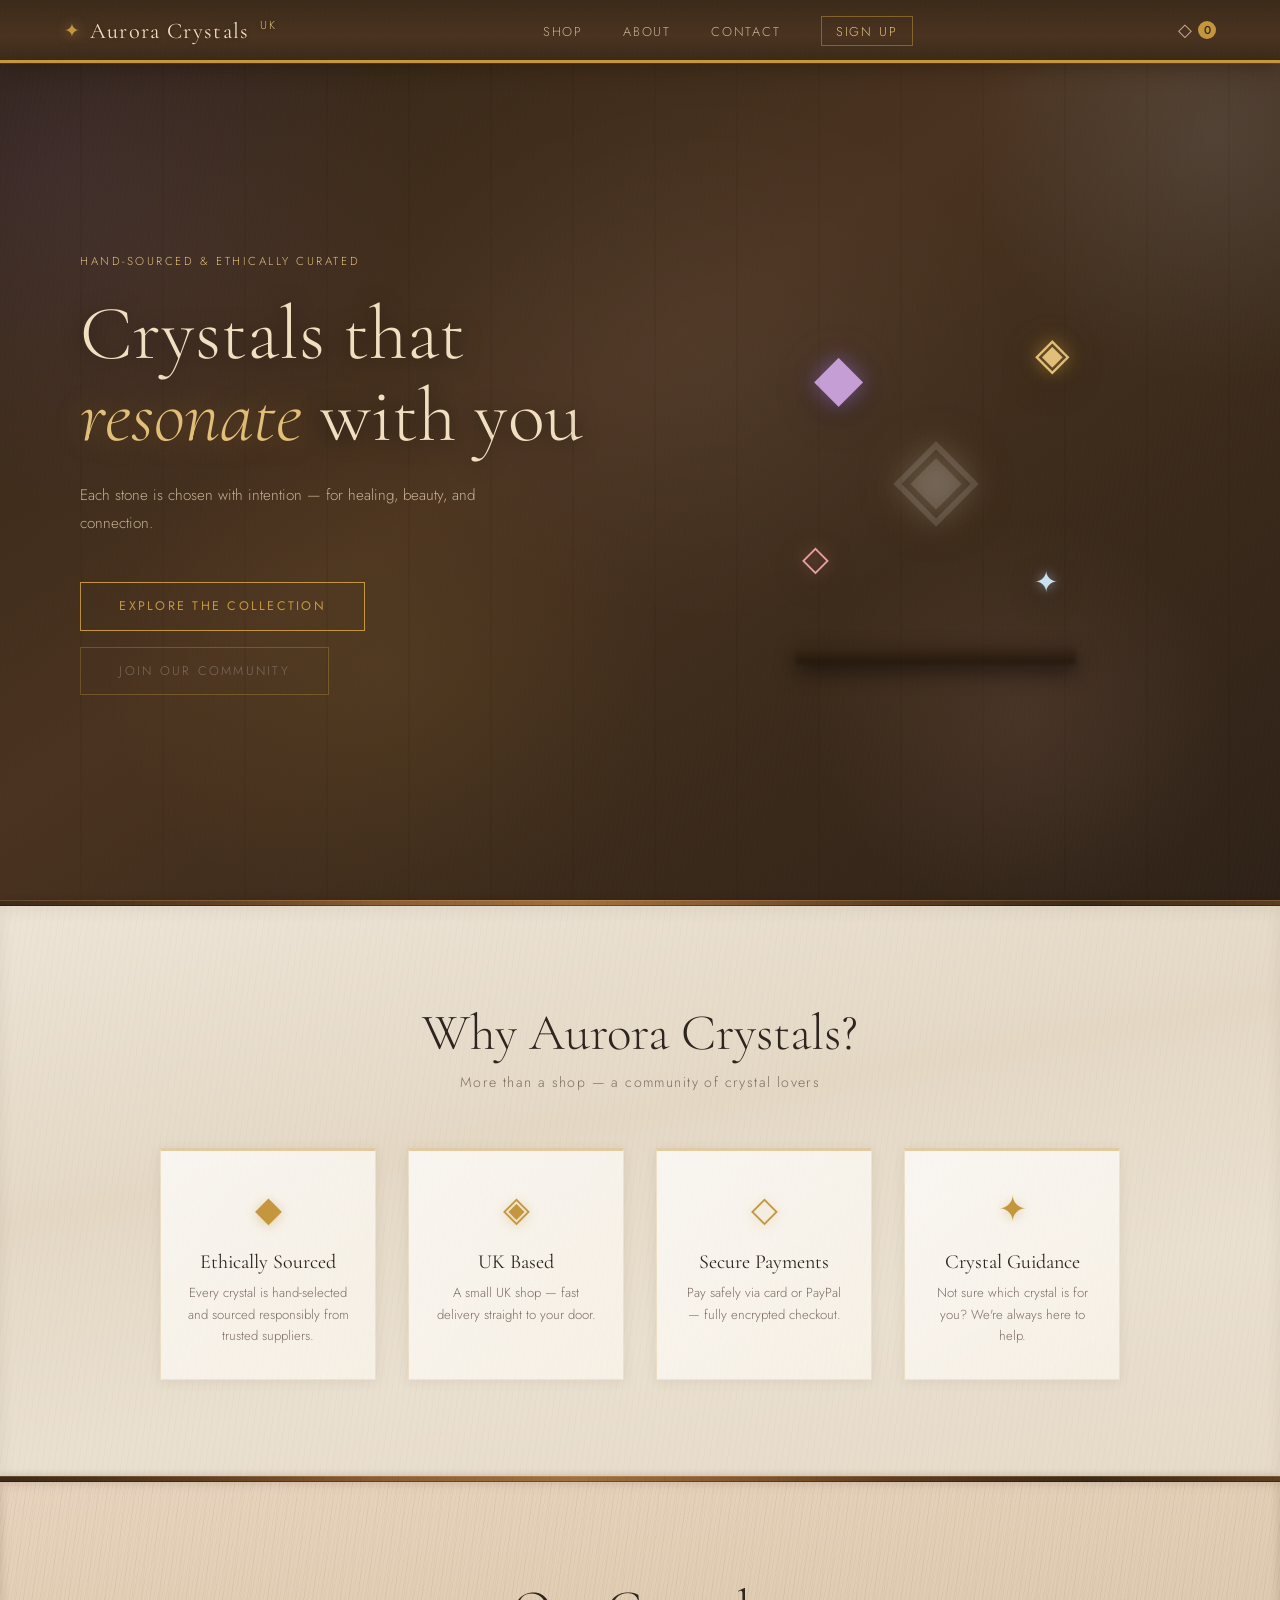
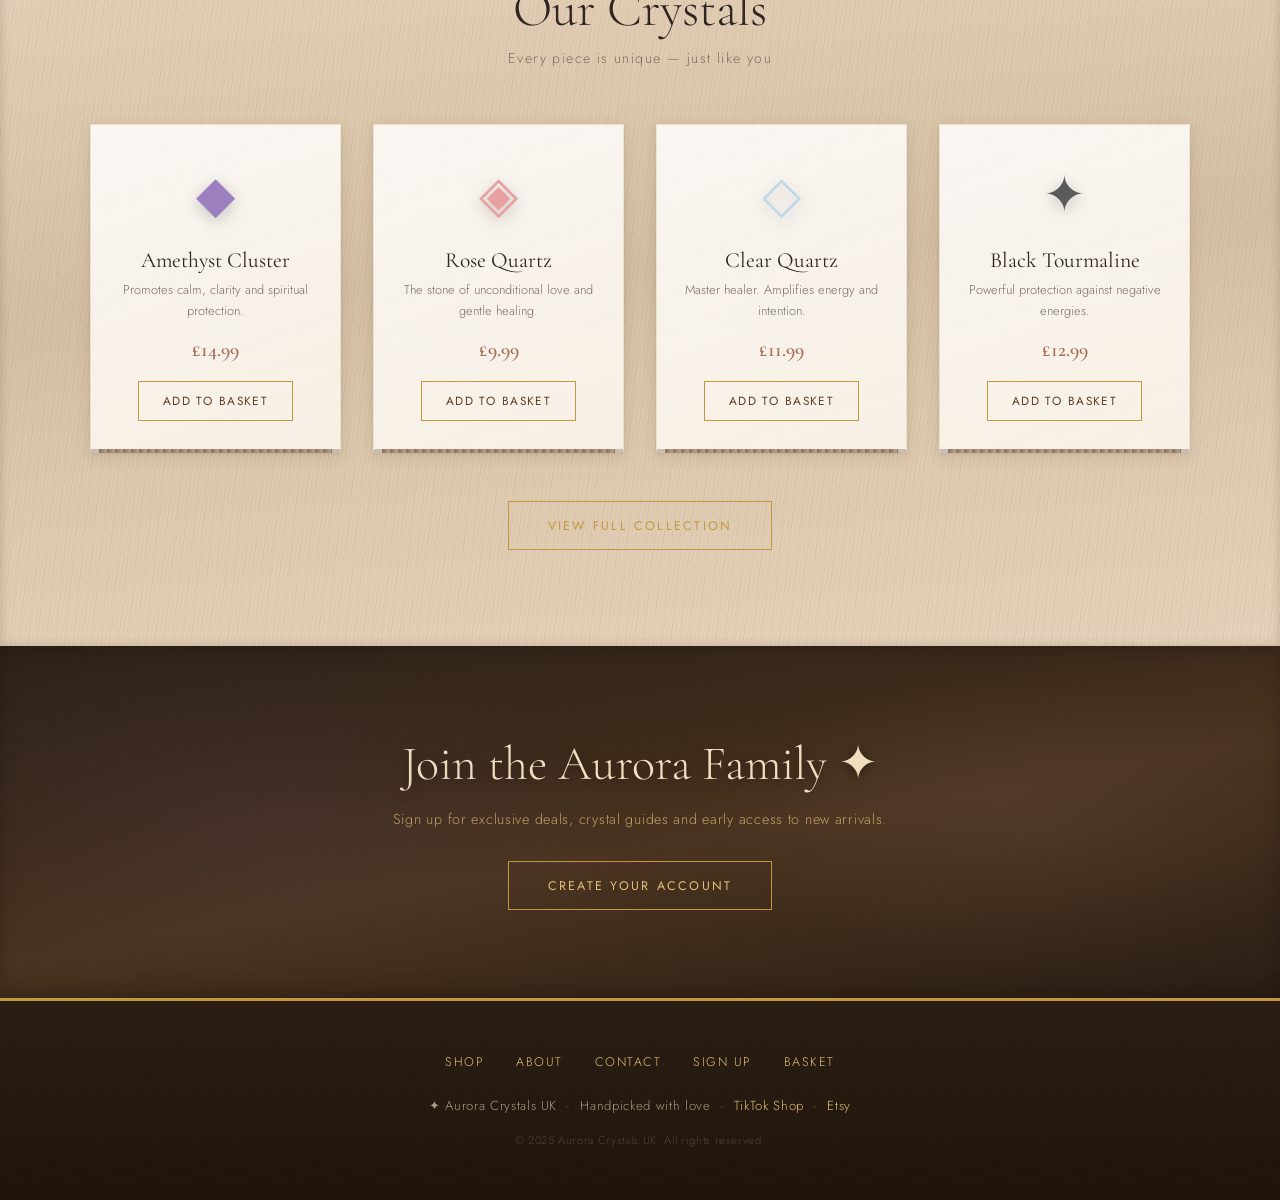
==== commit 42863aed: "update website" ====
--- a/index.html
+++ b/index.html
@@ -1,867 +1,9 @@
-// =============================================
-//  AURORA CRYSTALS UK — script.js
-// =============================================
-
-// --- PRODUCT DATA ---
-const products = [
-    { id:1, name:"Amethyst Cluster",    desc:"Promotes calm, clarity and spiritual protection.", price:14.99, icon:"◆", color:"#9b7fbf" },
-    { id:2, name:"Rose Quartz",          desc:"The stone of unconditional love and gentle healing.", price:9.99,  icon:"◈", color:"#e8a0a0" },
-    { id:3, name:"Clear Quartz",         desc:"Master healer. Amplifies energy and intention.", price:11.99, icon:"◇", color:"#c0d8e8" },
-    { id:4, name:"Black Tourmaline",     desc:"Powerful protection against negative energies.", price:12.99, icon:"✦", color:"#5a5a5a" },
-    { id:5, name:"Citrine",              desc:"Stone of abundance, joy and positive energy.", price:13.99, icon:"◉", color:"#d4a843" },
-    { id:6, name:"Selenite Wand",        desc:"Cleanses auras and charges other crystals.", price:10.99, icon:"⟡", color:"#d0c8b8" },
-    { id:7, name:"Lapis Lazuli",         desc:"Enhances wisdom, truth and inner power.", price:15.99, icon:"◐", color:"#3a6ea5" },
-    { id:8, name:"Tiger's Eye",          desc:"Courage, confidence and grounding energy.", price:11.49, icon:"◑", color:"#b07c3a" },
-  ];
-  
-  // =============================================
-  //  CART — stored in sessionStorage so it
-  //  persists between pages during a visit.
-  // =============================================
-  
-  function getCart() {
-    try {
-      return JSON.parse(sessionStorage.getItem("aurora_cart")) || [];
-    } catch(e) {
-      return [];
-    }
-  }
-  
-  function saveCart(cart) {
-    sessionStorage.setItem("aurora_cart", JSON.stringify(cart));
-  }
-  
-  function addToCart(productId) {
-    const product = products.find(p => p.id === productId);
-    if (!product) return;
-    const cart = getCart();
-    const existing = cart.find(i => i.id === productId);
-    if (existing) {
-      existing.qty += 1;
-    } else {
-      cart.push({ ...product, qty: 1 });
-    }
-    saveCart(cart);
-    updateCartCount();
-    showToast();
-  }
-  
-  function removeFromCart(productId) {
-    let cart = getCart().filter(i => i.id !== productId);
-    saveCart(cart);
-    updateCartCount();
-    renderCartPage();
-  }
-  
-  function changeQty(productId, delta) {
-    const cart = getCart();
-    const item = cart.find(i => i.id === productId);
-    if (!item) return;
-    item.qty += delta;
-    if (item.qty <= 0) {
-      saveCart(cart.filter(i => i.id !== productId));
-    } else {
-      saveCart(cart);
-    }
-    updateCartCount();
-    renderCartPage();
-  }
-  
-  function updateCartCount() {
-    const el = document.getElementById("cartCount");
-    if (!el) return;
-    const total = getCart().reduce((s, i) => s + i.qty, 0);
-    el.textContent = total;
-  }
-  
-  // =============================================
-  //  TOAST NOTIFICATION
-  // =============================================
-  function showToast() {
-    const toast = document.getElementById("toast");
-    if (!toast) return;
-    toast.classList.add("show");
-    setTimeout(() => toast.classList.remove("show"), 2500);
-  }
-  
-  // =============================================
-  //  RENDER PRODUCTS (homepage preview + shop)
-  // =============================================
-  function renderProducts() {
-    const grid = document.getElementById("productGrid");
-    if (!grid) return;
-  
-    const isShopPage = window.location.pathname.includes("shop.html");
-    const list = isShopPage ? products : products.slice(0, 4);
-  
-    grid.innerHTML = "";
-    list.forEach((product, index) => {
-      const card = document.createElement("div");
-      card.className = "product-card";
-      card.style.opacity = "0";
-      card.style.transform = "translateY(30px)";
-      card.style.transition = `opacity 0.5s ease ${index * 0.08}s, transform 0.5s ease ${index * 0.08}s`;
-      card.innerHTML = `
-        <span class="product-icon" style="color:${product.color}">${product.icon}</span>
-        <h3 class="product-name">${product.name}</h3>
-        <p class="product-desc">${product.desc}</p>
-        <p class="product-price">£${product.price.toFixed(2)}</p>
-        <button class="btn-add" onclick="addToCart(${product.id})">Add to Basket</button>
-      `;
-      grid.appendChild(card);
-  
-      // trigger animation
-      setTimeout(() => {
-        card.style.opacity = "1";
-        card.style.transform = "translateY(0)";
-      }, 100 + index * 80);
-    });
-  }
-  
-  // =============================================
-  //  RENDER CART PAGE
-  // =============================================
-  function renderCartPage() {
-    const container = document.getElementById("cartPageItems");
-    const summaryEl  = document.getElementById("orderSummary");
-    const summaryLines = document.getElementById("summaryLines");
-    const summaryTotal = document.getElementById("summaryTotal");
-    if (!container) return;
-  
-    const cart = getCart();
-  
-    if (cart.length === 0) {
-      container.innerHTML = `<p class="cart-empty-msg">Your basket is empty. <a href="shop.html">Continue shopping →</a></p>`;
-      if (summaryEl) summaryEl.style.display = "none";
-      return;
-    }
-  
-    container.innerHTML = cart.map(item => `
-      <div class="cart-page-item">
-        <span class="cart-page-icon" style="color:${item.color}">${item.icon}</span>
-        <div>
-          <p class="cart-page-name">${item.name}</p>
-          <p class="cart-page-desc">${item.desc}</p>
-        </div>
-        <div class="cart-page-qty">
-          <button class="qty-btn" onclick="changeQty(${item.id}, -1)">−</button>
-          <span class="qty-num">${item.qty}</span>
-          <button class="qty-btn" onclick="changeQty(${item.id}, 1)">+</button>
-        </div>
-        <span class="cart-page-price">£${(item.price * item.qty).toFixed(2)}</span>
-        <button class="cart-page-remove" onclick="removeFromCart(${item.id})">✕</button>
-      </div>
-    `).join("");
-  
-    const total = cart.reduce((s, i) => s + i.price * i.qty, 0);
-  
-    if (summaryEl) summaryEl.style.display = "block";
-    if (summaryLines) {
-      summaryLines.innerHTML = cart.map(i => `
-        <div class="summary-row">
-          <span>${i.name} × ${i.qty}</span>
-          <span>£${(i.price * i.qty).toFixed(2)}</span>
-        </div>
-      `).join("");
-    }
-    if (summaryTotal) summaryTotal.textContent = `£${total.toFixed(2)}`;
-  }
-  
-  // =============================================
-  //  SIMULATE CHECKOUT
-  //  Replace this function with real Stripe
-  //  Payment Intent logic once you have a backend.
-  // =============================================
-  function simulateCheckout() {
-    const first = document.getElementById("delivFirst");
-    const last  = document.getElementById("delivLast");
-    const email = document.getElementById("delivEmail");
-    const addr1 = document.getElementById("delivAddr1");
-    const city  = document.getElementById("delivCity");
-    const post  = document.getElementById("delivPostcode");
-  
-    if (!first?.value || !last?.value || !email?.value || !addr1?.value || !city?.value || !post?.value) {
-      alert("Please fill in all delivery details before completing your order.");
-      return;
-    }
-  
-    if (getCart().length === 0) {
-      alert("Your basket is empty!");
-      return;
-    }
-  
-    // Clear cart on success
-    saveCart([]);
-    updateCartCount();
-  
-    // Show success screen
-    const successEl = document.getElementById("orderSuccess");
-    if (successEl) successEl.classList.remove("hidden");
-  }
-  
-  // =============================================
-  //  CONTACT FORM
-  // =============================================
-  function initContactForm() {
-    const form = document.getElementById("contactForm");
-    if (!form) return;
-    form.addEventListener("submit", function(e) {
-      e.preventDefault();
-      const confirm = document.getElementById("formConfirm");
-      const first = document.getElementById("contactFirst")?.value || "";
-      // Basic validation
-      if (confirm) {
-        confirm.textContent = `Thank you${first ? ", " + first : ""}! We'll be in touch soon. ✦`;
-        confirm.style.color = "var(--accent)";
-      }
-      form.reset();
-    });
-  }
-  
-  // =============================================
-  //  SIGNUP / LOGIN FORMS
-  // =============================================
-  function switchTab(tab) {
-    const formSignup = document.getElementById("formSignup");
-    const formLogin  = document.getElementById("formLogin");
-    const tabSignup  = document.getElementById("tabSignup");
-    const tabLogin   = document.getElementById("tabLogin");
-    if (!formSignup) return;
-  
-    if (tab === "signup") {
-      formSignup.classList.remove("hidden");
-      formLogin.classList.add("hidden");
-      tabSignup.classList.add("active");
-      tabLogin.classList.remove("active");
-    } else {
-      formLogin.classList.remove("hidden");
-      formSignup.classList.add("hidden");
-      tabLogin.classList.add("active");
-      tabSignup.classList.remove("active");
-    }
-  }
-  
-  function initSignupForms() {
-    const signupForm = document.getElementById("signupForm");
-    if (signupForm) {
-      signupForm.addEventListener("submit", function(e) {
-        e.preventDefault();
-        const pass    = document.getElementById("signupPassword")?.value;
-        const confirm = document.getElementById("signupConfirm")?.value;
-        const msg     = document.getElementById("signupConfirmMsg");
-        const first   = document.getElementById("signupFirst")?.value;
-  
-        if (pass !== confirm) {
-          if (msg) { msg.textContent = "Passwords do not match."; msg.style.color = "#c0392b"; }
-          return;
-        }
-        if (pass && pass.length < 8) {
-          if (msg) { msg.textContent = "Password must be at least 8 characters."; msg.style.color = "#c0392b"; }
-          return;
-        }
-        if (msg) {
-          msg.textContent = `Welcome to Aurora Crystals${first ? ", " + first : ""}! ✦ Check your email to confirm.`;
-          msg.style.color = "var(--accent)";
-        }
-        signupForm.reset();
-      });
-    }
-  
-    const loginForm = document.getElementById("loginForm");
-    if (loginForm) {
-      loginForm.addEventListener("submit", function(e) {
-        e.preventDefault();
-        const msg = document.getElementById("loginConfirmMsg");
-        if (msg) {
-          msg.textContent = "Welcome back! ✦";
-          msg.style.color = "var(--accent)";
-        }
-      });
-    }
-  }
-  
-  // =============================================
-  //  SCROLL REVEAL
-  // =============================================
-  function initScrollReveal() {
-    const observer = new IntersectionObserver((entries) => {
-      entries.forEach(entry => {
-        if (entry.isIntersecting) {
-          entry.target.style.opacity = "1";
-          entry.target.style.transform = "translateY(0)";
-          observer.unobserve(entry.target);
-        }
-      });
-    }, { threshold: 0.1 });
-  
-    document.querySelectorAll(".feature-card, .about-block, .contact-info, .contact-form-wrap, .auth-container, .about-badges").forEach(el => {
-      el.style.opacity = "0";
-      el.style.transform = "translateY(30px)";
-      el.style.transition = "opacity 0.6s ease, transform 0.6s ease";
-      observer.observe(el);
-    });
-  }
-  
-  // =============================================
-  //  INIT
-  // =============================================
-  document.addEventListener("DOMContentLoaded", () => {
-    updateCartCount();
-    renderProducts();
-    renderCartPage();
-    initContactForm();
-    initSignupForms();
-    initScrollReveal();
-  });
-  <!DOCTYPE html>
-<html lang="en">
-<head>
-  <meta charset="UTF-8" />
-  <meta name="viewport" content="width=device-width, initial-scale=1.0" />
-  <title>Shop – Aurora Crystals UK</title>
-  <link rel="stylesheet" href="style.css" />
-  <link href="https://fonts.googleapis.com/css2?family=Cormorant+Garamond:ital,wght@0,300;0,400;1,300&family=Jost:wght@300;400;500&display=swap" rel="stylesheet" />
-</head>
-<body>
-  <div class="bg-scene">
-    <div class="bg-crystal bgc-1"></div>
-    <div class="bg-crystal bgc-2"></div>
-    <div class="bg-crystal bgc-3"></div>
-    <div class="bg-crystal bgc-4"></div>
-    <div class="bg-crystal bgc-5"></div>
-    <div class="bg-crystal bgc-6"></div>
-  </div>
-  <!-- FIX: Removed stray extra </div> that was here -->
-
-  <nav class="navbar">
-    <a href="index.html" class="nav-logo">
-      <span class="logo-icon">✦</span>
-      <span class="logo-text">Aurora Crystals <span class="logo-uk">UK</span></span>
-    </a>
-    <ul class="nav-links">
-      <li><a href="shop.html" class="active">Shop</a></li>
-      <li><a href="about.html">About</a></li>
-      <li><a href="contact.html">Contact</a></li>
-      <li><a href="signup.html" class="nav-highlight">Sign Up</a></li>
-    </ul>
-    <a href="cart.html" class="nav-cart">
-      <span class="cart-icon">◇</span>
-      <span class="cart-count" id="cartCount">0</span>
-    </a>
-  </nav>
-
-  <div class="page-hero">
-    <h1>The Collection</h1>
-    <p>Handpicked crystals — each one unique</p>
-  </div>
-
-  <section class="shop-full">
-    <div class="product-grid full" id="productGrid"></div>
-  </section>
-
-  <footer class="footer">
-    <div class="footer-links">
-      <a href="shop.html">Shop</a>
-      <a href="about.html">About</a>
-      <a href="contact.html">Contact</a>
-      <a href="signup.html">Sign Up</a>
-    </div>
-    <p>✦ Aurora Crystals UK &nbsp;·&nbsp; Handpicked with love</p>
-    <p class="footer-small">© 2025 Aurora Crystals UK. All rights reserved.</p>
-  </footer>
-
-  <!-- ADD TO CART TOAST -->
-  <div class="toast" id="toast">Added to basket ✦</div>
-
-  <script src="script.js"></script>
-</body>
-</html>
 <!DOCTYPE html>
 <html lang="en">
 <head>
   <meta charset="UTF-8" />
   <meta name="viewport" content="width=device-width, initial-scale=1.0" />
-  <title>About – Aurora Crystals UK</title>
-  <link rel="stylesheet" href="style.css" />
-  <link href="https://fonts.googleapis.com/css2?family=Cormorant+Garamond:ital,wght@0,300;0,400;1,300&family=Jost:wght@300;400;500&display=swap" rel="stylesheet" />
-</head>
-<body>
-  <div class="bg-scene">
-    <div class="bg-crystal bgc-1"></div>
-    <div class="bg-crystal bgc-2"></div>
-    <div class="bg-crystal bgc-3"></div>
-    <div class="bg-crystal bgc-4"></div>
-    <div class="bg-crystal bgc-5"></div>
-    <div class="bg-crystal bgc-6"></div>
-  </div>
-  <!-- FIX: Removed stray extra </div> that was here -->
-
-  <nav class="navbar">
-    <a href="index.html" class="nav-logo">
-      <span class="logo-icon">✦</span>
-      <span class="logo-text">Aurora Crystals <span class="logo-uk">UK</span></span>
-    </a>
-    <ul class="nav-links">
-      <li><a href="shop.html">Shop</a></li>
-      <li><a href="about.html" class="active">About</a></li>
-      <li><a href="contact.html">Contact</a></li>
-      <li><a href="signup.html" class="nav-highlight">Sign Up</a></li>
-    </ul>
-    <a href="cart.html" class="nav-cart">
-      <span class="cart-icon">◇</span>
-      <span class="cart-count" id="cartCount">0</span>
-    </a>
-  </nav>
-
-  <div class="page-hero">
-    <h1>About Us</h1>
-    <p>The story behind Aurora Crystals</p>
-  </div>
-
-  <section class="about-page">
-    <div class="about-page-inner">
-      <div class="about-block">
-        <h2>Who We Are</h2>
-        <p>Aurora Crystals UK is a small, passionate crystal shop based in the United Kingdom. We started because we believe that everyone deserves access to beautiful, ethically sourced crystals — without the high street markup.</p>
-        <p>Every single stone in our collection is personally hand-selected. We look at quality, energy, and beauty before anything reaches you.</p>
-      </div>
-
-      <div class="about-block">
-        <h2>Our Mission</h2>
-        <p>We're on a mission to make crystal healing accessible, affordable, and authentic. Whether you're searching for something to help with anxiety, to decorate your home, or simply because a crystal called to you — we've got you.</p>
-      </div>
-
-      <div class="about-block">
-        <h2>Ethically Sourced</h2>
-        <p>We only work with suppliers who share our values. We ask questions about where crystals come from, how they were mined, and who was involved. Because good energy starts at the source.</p>
-      </div>
-
-      <div class="about-badges">
-        <div class="badge">
-          <span>◆</span>
-          <p>Hand<br/>Selected</p>
-        </div>
-        <div class="badge">
-          <span>✦</span>
-          <p>Ethically<br/>Sourced</p>
-        </div>
-        <div class="badge">
-          <span>◇</span>
-          <p>UK<br/>Based</p>
-        </div>
-        <div class="badge">
-          <span>◈</span>
-          <p>Fast<br/>Delivery</p>
-        </div>
-      </div>
-
-      <div class="about-cta">
-        <a href="shop.html" class="btn-primary">Explore Our Collection</a>
-        <a href="contact.html" class="btn-secondary">Get in Touch</a>
-      </div>
-    </div>
-  </section>
-
-  <footer class="footer">
-    <div class="footer-links">
-      <a href="shop.html">Shop</a>
-      <a href="about.html">About</a>
-      <a href="contact.html">Contact</a>
-      <a href="signup.html">Sign Up</a>
-    </div>
-    <p>✦ Aurora Crystals UK &nbsp;·&nbsp; Handpicked with love</p>
-    <p class="footer-small">© 2025 Aurora Crystals UK. All rights reserved.</p>
-  </footer>
-
-  <script src="script.js"></script>
-</body>
-</html>
-<!DOCTYPE html>
-<html lang="en">
-<head>
-  <meta charset="UTF-8" />
-  <meta name="viewport" content="width=device-width, initial-scale=1.0" />
-  <title>Contact – Aurora Crystals UK</title>
-  <link rel="stylesheet" href="style.css" />
-  <link href="https://fonts.googleapis.com/css2?family=Cormorant+Garamond:ital,wght@0,300;0,400;1,300&family=Jost:wght@300;400;500&display=swap" rel="stylesheet" />
-</head>
-<body>
-  <div class="bg-scene">
-    <div class="bg-crystal bgc-1"></div>
-    <div class="bg-crystal bgc-2"></div>
-    <div class="bg-crystal bgc-3"></div>
-    <div class="bg-crystal bgc-4"></div>
-    <div class="bg-crystal bgc-5"></div>
-    <div class="bg-crystal bgc-6"></div>
-  </div>
-  <!-- FIX: Removed stray extra </div> that was here -->
-
-  <nav class="navbar">
-    <a href="index.html" class="nav-logo">
-      <span class="logo-icon">✦</span>
-      <span class="logo-text">Aurora Crystals <span class="logo-uk">UK</span></span>
-    </a>
-    <ul class="nav-links">
-      <li><a href="shop.html">Shop</a></li>
-      <li><a href="about.html">About</a></li>
-      <li><a href="contact.html" class="active">Contact</a></li>
-      <li><a href="signup.html" class="nav-highlight">Sign Up</a></li>
-    </ul>
-    <a href="cart.html" class="nav-cart">
-      <span class="cart-icon">◇</span>
-      <span class="cart-count" id="cartCount">0</span>
-    </a>
-  </nav>
-
-  <div class="page-hero">
-    <h1>Get in Touch</h1>
-    <p>We'd love to hear from you</p>
-  </div>
-
-  <section class="contact-page">
-    <div class="contact-page-inner">
-
-      <div class="contact-info">
-        <h2>Contact Us</h2>
-        <p>Have a question about a crystal, your order, or just want to say hello? Drop us a message and we'll get back to you as soon as possible.</p>
-
-        <div class="contact-details">
-          <div class="contact-detail-item">
-            <span class="detail-icon">◈</span>
-            <div>
-              <strong>Email</strong>
-              <p>hello@auroracrystalsuk.com</p>
-            </div>
-          </div>
-          <div class="contact-detail-item">
-            <span class="detail-icon">◆</span>
-            <div>
-              <strong>TikTok</strong>
-              <p>@AuroraCrystalsUK</p>
-            </div>
-          </div>
-          <div class="contact-detail-item">
-            <span class="detail-icon">◇</span>
-            <div>
-              <strong>Response Time</strong>
-              <p>Usually within 24 hours</p>
-            </div>
-          </div>
-        </div>
-      </div>
-
-      <div class="contact-form-wrap">
-        <form class="contact-form" id="contactForm">
-          <div class="form-row">
-            <div class="form-group">
-              <label>First Name</label>
-              <input type="text" id="contactFirst" placeholder="Jane" required />
-            </div>
-            <div class="form-group">
-              <label>Last Name</label>
-              <input type="text" id="contactLast" placeholder="Smith" required />
-            </div>
-          </div>
-          <div class="form-group">
-            <label>Email Address</label>
-            <input type="email" id="contactEmail" placeholder="jane@email.com" required />
-          </div>
-          <div class="form-group">
-            <label>Subject</label>
-            <select id="contactSubject">
-              <option value="">Select a topic...</option>
-              <option value="order">My Order</option>
-              <option value="product">Product Question</option>
-              <option value="wholesale">Wholesale Enquiry</option>
-              <option value="other">Other</option>
-            </select>
-          </div>
-          <div class="form-group">
-            <label>Message</label>
-            <textarea id="contactMessage" rows="5" placeholder="Your message..." required></textarea>
-          </div>
-          <button type="submit" class="btn-primary full-width">Send Message ✦</button>
-          <p class="form-confirm" id="formConfirm"></p>
-        </form>
-      </div>
-
-    </div>
-  </section>
-
-  <footer class="footer">
-    <div class="footer-links">
-      <a href="shop.html">Shop</a>
-      <a href="about.html">About</a>
-      <a href="contact.html">Contact</a>
-      <a href="signup.html">Sign Up</a>
-    </div>
-    <p>✦ Aurora Crystals UK &nbsp;·&nbsp; Handpicked with love</p>
-    <p class="footer-small">© 2025 Aurora Crystals UK. All rights reserved.</p>
-  </footer>
-
-  <script src="script.js"></script>
-</body>
-</html>
-<!DOCTYPE html>
-<html lang="en">
-<head>
-  <meta charset="UTF-8" />
-  <meta name="viewport" content="width=device-width, initial-scale=1.0" />
-  <title>Contact – Aurora Crystals UK</title>
-  <link rel="stylesheet" href="style.css" />
-  <link href="https://fonts.googleapis.com/css2?family=Cormorant+Garamond:ital,wght@0,300;0,400;1,300&family=Jost:wght@300;400;500&display=swap" rel="stylesheet" />
-</head>
-<body>
-  <div class="bg-scene">
-    <div class="bg-crystal bgc-1"></div>
-    <div class="bg-crystal bgc-2"></div>
-    <div class="bg-crystal bgc-3"></div>
-    <div class="bg-crystal bgc-4"></div>
-    <div class="bg-crystal bgc-5"></div>
-    <div class="bg-crystal bgc-6"></div>
-  </div>
-  <!-- FIX: Removed stray extra </div> that was here -->
-
-  <nav class="navbar">
-    <a href="index.html" class="nav-logo">
-      <span class="logo-icon">✦</span>
-      <span class="logo-text">Aurora Crystals <span class="logo-uk">UK</span></span>
-    </a>
-    <ul class="nav-links">
-      <li><a href="shop.html">Shop</a></li>
-      <li><a href="about.html">About</a></li>
-      <li><a href="contact.html" class="active">Contact</a></li>
-      <li><a href="signup.html" class="nav-highlight">Sign Up</a></li>
-    </ul>
-    <a href="cart.html" class="nav-cart">
-      <span class="cart-icon">◇</span>
-      <span class="cart-count" id="cartCount">0</span>
-    </a>
-  </nav>
-
-  <div class="page-hero">
-    <h1>Get in Touch</h1>
-    <p>We'd love to hear from you</p>
-  </div>
-
-  <section class="contact-page">
-    <div class="contact-page-inner">
-
-      <div class="contact-info">
-        <h2>Contact Us</h2>
-        <p>Have a question about a crystal, your order, or just want to say hello? Drop us a message and we'll get back to you as soon as possible.</p>
-
-        <div class="contact-details">
-          <div class="contact-detail-item">
-            <span class="detail-icon">◈</span>
-            <div>
-              <strong>Email</strong>
-              <p>hello@auroracrystalsuk.com</p>
-            </div>
-          </div>
-          <div class="contact-detail-item">
-            <span class="detail-icon">◆</span>
-            <div>
-              <strong>TikTok</strong>
-              <p>@AuroraCrystalsUK</p>
-            </div>
-          </div>
-          <div class="contact-detail-item">
-            <span class="detail-icon">◇</span>
-            <div>
-              <strong>Response Time</strong>
-              <p>Usually within 24 hours</p>
-            </div>
-          </div>
-        </div>
-      </div>
-
-      <div class="contact-form-wrap">
-        <form class="contact-form" id="contactForm">
-          <div class="form-row">
-            <div class="form-group">
-              <label>First Name</label>
-              <input type="text" id="contactFirst" placeholder="Jane" required />
-            </div>
-            <div class="form-group">
-              <label>Last Name</label>
-              <input type="text" id="contactLast" placeholder="Smith" required />
-            </div>
-          </div>
-          <div class="form-group">
-            <label>Email Address</label>
-            <input type="email" id="contactEmail" placeholder="jane@email.com" required />
-          </div>
-          <div class="form-group">
-            <label>Subject</label>
-            <select id="contactSubject">
-              <option value="">Select a topic...</option>
-              <option value="order">My Order</option>
-              <option value="product">Product Question</option>
-              <option value="wholesale">Wholesale Enquiry</option>
-              <option value="other">Other</option>
-            </select>
-          </div>
-          <div class="form-group">
-            <label>Message</label>
-            <textarea id="contactMessage" rows="5" placeholder="Your message..." required></textarea>
-          </div>
-          <button type="submit" class="btn-primary full-width">Send Message ✦</button>
-          <p class="form-confirm" id="formConfirm"></p>
-        </form>
-      </div>
-
-    </div>
-  </section>
-
-  <footer class="footer">
-    <div class="footer-links">
-      <a href="shop.html">Shop</a>
-      <a href="about.html">About</a>
-      <a href="contact.html">Contact</a>
-      <a href="signup.html">Sign Up</a>
-    </div>
-    <p>✦ Aurora Crystals UK &nbsp;·&nbsp; Handpicked with love</p>
-    <p class="footer-small">© 2025 Aurora Crystals UK. All rights reserved.</p>
-  </footer>
-
-  <script src="script.js"></script>
-</body>
-</html>
-<!DOCTYPE html>
-<html lang="en">
-<head>
-  <meta charset="UTF-8" />
-  <meta name="viewport" content="width=device-width, initial-scale=1.0" />
-  <title>Sign Up – Aurora Crystals UK</title>
-  <link rel="stylesheet" href="style.css" />
-  <link href="https://fonts.googleapis.com/css2?family=Cormorant+Garamond:ital,wght@0,300;0,400;1,300&family=Jost:wght@300;400;500&display=swap" rel="stylesheet" />
-</head>
-<body>
-  <div class="bg-scene">
-    <div class="bg-crystal bgc-1"></div>
-    <div class="bg-crystal bgc-2"></div>
-    <div class="bg-crystal bgc-3"></div>
-    <div class="bg-crystal bgc-4"></div>
-    <div class="bg-crystal bgc-5"></div>
-    <div class="bg-crystal bgc-6"></div>
-  </div>
-  <!-- FIX: Removed stray extra </div> that was here -->
-
-  <nav class="navbar">
-    <a href="index.html" class="nav-logo">
-      <span class="logo-icon">✦</span>
-      <span class="logo-text">Aurora Crystals <span class="logo-uk">UK</span></span>
-    </a>
-    <ul class="nav-links">
-      <li><a href="shop.html">Shop</a></li>
-      <li><a href="about.html">About</a></li>
-      <li><a href="contact.html">Contact</a></li>
-      <li><a href="signup.html" class="nav-highlight active">Sign Up</a></li>
-    </ul>
-    <a href="cart.html" class="nav-cart">
-      <span class="cart-icon">◇</span>
-      <span class="cart-count" id="cartCount">0</span>
-    </a>
-  </nav>
-
-  <div class="page-hero">
-    <h1>Join the Aurora Family</h1>
-    <p>Create your account for exclusive access and deals</p>
-  </div>
-
-  <section class="signup-page">
-    <div class="auth-container">
-
-      <!-- TABS -->
-      <div class="auth-tabs">
-        <button class="auth-tab active" id="tabSignup" onclick="switchTab('signup')">Create Account</button>
-        <button class="auth-tab" id="tabLogin" onclick="switchTab('login')">Log In</button>
-      </div>
-
-      <!-- SIGNUP FORM -->
-      <div class="auth-form" id="formSignup">
-        <div class="auth-perks">
-          <span>✦ Exclusive member deals</span>
-          <span>✦ Early access to new arrivals</span>
-          <span>✦ Free crystal guide on sign up</span>
-        </div>
-        <form id="signupForm">
-          <div class="form-row">
-            <div class="form-group">
-              <label>First Name</label>
-              <input type="text" id="signupFirst" placeholder="Jane" required />
-            </div>
-            <div class="form-group">
-              <label>Last Name</label>
-              <input type="text" id="signupLast" placeholder="Smith" required />
-            </div>
-          </div>
-          <div class="form-group">
-            <label>Email Address</label>
-            <input type="email" id="signupEmail" placeholder="jane@email.com" required />
-          </div>
-          <div class="form-group">
-            <label>Password</label>
-            <input type="password" id="signupPassword" placeholder="Min. 8 characters" required />
-          </div>
-          <div class="form-group">
-            <label>Confirm Password</label>
-            <input type="password" id="signupConfirm" placeholder="Repeat password" required />
-          </div>
-          <div class="form-check">
-            <input type="checkbox" id="signupNewsletter" checked />
-            <label for="signupNewsletter">Send me exclusive offers and crystal guides</label>
-          </div>
-          <div class="form-check">
-            <input type="checkbox" id="signupTerms" required />
-            <label for="signupTerms">I agree to the <a href="#">Terms &amp; Conditions</a></label>
-          </div>
-          <button type="submit" class="btn-primary full-width">Create My Account ✦</button>
-          <p class="form-confirm" id="signupConfirmMsg"></p>
-        </form>
-      </div>
-
-      <!-- LOGIN FORM -->
-      <div class="auth-form hidden" id="formLogin">
-        <form id="loginForm">
-          <div class="form-group">
-            <label>Email Address</label>
-            <input type="email" id="loginEmail" placeholder="jane@email.com" required />
-          </div>
-          <div class="form-group">
-            <label>Password</label>
-            <input type="password" id="loginPassword" placeholder="Your password" required />
-          </div>
-          <button type="submit" class="btn-primary full-width">Log In</button>
-          <p class="form-confirm" id="loginConfirmMsg"></p>
-          <p class="auth-switch">Forgot your password? <a href="#">Reset it here</a></p>
-        </form>
-      </div>
-
-    </div>
-  </section>
-
-  <footer class="footer">
-    <div class="footer-links">
-      <a href="shop.html">Shop</a>
-      <a href="about.html">About</a>
-      <a href="contact.html">Contact</a>
-      <a href="signup.html">Sign Up</a>
-    </div>
-    <p>✦ Aurora Crystals UK &nbsp;·&nbsp; Handpicked with love</p>
-    <p class="footer-small">© 2025 Aurora Crystals UK. All rights reserved.</p>
-  </footer>
-
-  <script src="script.js"></script>
-</body>
-</html>
-<!DOCTYPE html>
-<html lang="en">
-<head>
-  <meta charset="UTF-8" />
-  <meta name="viewport" content="width=device-width, initial-scale=1.0" />
-  <title>Basket – Aurora Crystals UK</title>
+  <title>Aurora Crystals – UK</title>
   <link rel="stylesheet" href="style.css" />
   <link href="https://fonts.googleapis.com/css2?family=Cormorant+Garamond:ital,wght@0,300;0,400;1,300&family=Jost:wght@300;400;500&display=swap" rel="stylesheet" />
 </head>
@@ -875,6 +17,7 @@
     <div class="bg-crystal bgc-6"></div>
   </div>
 
+  <!-- NAV -->
   <nav class="navbar">
     <a href="index.html" class="nav-logo">
       <span class="logo-icon">✦</span>
@@ -886,109 +29,105 @@
       <li><a href="contact.html">Contact</a></li>
       <li><a href="signup.html" class="nav-highlight">Sign Up</a></li>
     </ul>
-    <a href="cart.html" class="nav-cart active">
+    <a href="cart.html" class="nav-cart">
       <span class="cart-icon">◇</span>
       <span class="cart-count" id="cartCount">0</span>
     </a>
   </nav>
 
-  <div class="page-hero">
-    <h1>Your Basket</h1>
-    <p>Review your crystals before checkout</p>
-  </div>
-
-  <section class="cart-page">
-    <div class="cart-page-inner">
-
-      <!-- CART ITEMS -->
-      <div id="cartPageItems">
-        <!-- Populated by script.js renderCartPage() -->
+  <!-- HERO -->
+  <section class="hero">
+    <div class="hero-content">
+      <p class="hero-eyebrow">Hand-sourced &amp; ethically curated</p>
+      <h1 class="hero-title">Crystals that<br /><em>resonate</em> with you</h1>
+      <p class="hero-sub">Each stone is chosen with intention — for healing, beauty, and connection.</p>
+      <div class="hero-btns">
+        <a href="shop.html" class="btn-primary">Explore the Collection</a>
+        <a href="signup.html" class="btn-secondary">Join Our Community</a>
       </div>
-
-      <!-- ORDER SUMMARY + CHECKOUT -->
-      <div class="order-summary" id="orderSummary" style="display:none;">
-        <h3>Order Summary</h3>
-        <div id="summaryLines">
-          <!-- Populated by script.js -->
-        </div>
-        <div class="summary-row summary-total">
-          <span>Total</span>
-          <span id="summaryTotal">£0.00</span>
-        </div>
-
-        <div class="checkout-section">
-          <h3>Delivery Details</h3>
-          <div class="form-row">
-            <div class="form-group">
-              <label>First Name</label>
-              <input type="text" id="delivFirst" placeholder="Jane" />
-            </div>
-            <div class="form-group">
-              <label>Last Name</label>
-              <input type="text" id="delivLast" placeholder="Smith" />
-            </div>
-          </div>
-          <div class="form-group">
-            <label>Email Address</label>
-            <input type="email" id="delivEmail" placeholder="jane@email.com" />
-          </div>
-          <div class="form-group">
-            <label>Address Line 1</label>
-            <input type="text" id="delivAddr1" placeholder="12 Crystal Lane" />
-          </div>
-          <div class="form-row">
-            <div class="form-group">
-              <label>City</label>
-              <input type="text" id="delivCity" placeholder="London" />
-            </div>
-            <div class="form-group">
-              <label>Postcode</label>
-              <input type="text" id="delivPostcode" placeholder="SW1A 1AA" />
-            </div>
-          </div>
-
-          <div class="payment-notice">
-            <p>This is a demo checkout. No real payment will be taken.</p>
-            <p class="payment-sub">Real payments can be wired up via Stripe or PayPal.</p>
-          </div>
-
-          <!-- FIX: Button wired to simulateCheckout() -->
-          <button class="btn-primary full-width checkout-btn" onclick="simulateCheckout()">
-            Complete Order ✦
-          </button>
-
-          <div class="payment-icons">
-            <span>VISA</span>
-            <span>MASTERCARD</span>
-            <span>PAYPAL</span>
-            <span>AMEX</span>
-          </div>
-        </div>
+    </div>
+    <div class="hero-visual">
+      <div class="crystal-display">
+        <div class="crystal c1">◆</div>
+        <div class="crystal c2">◈</div>
+        <div class="crystal c3">◇</div>
+        <div class="crystal c4">✦</div>
       </div>
-
     </div>
   </section>
 
-  <!-- ORDER SUCCESS OVERLAY -->
-  <div class="order-success hidden" id="orderSuccess">
-    <div class="success-inner">
-      <span class="success-icon">✦</span>
-      <h2>Order Placed!</h2>
-      <p>Thank you for your order. We'll send your crystals with love and care. Check your email for confirmation.</p>
-      <a href="shop.html" class="btn-primary" style="opacity:1;animation:none;">Continue Shopping</a>
+  <div class="wood-divider"></div>
+
+  <!-- WHY US -->
+  <section class="featured">
+    <div class="section-header">
+      <h2>Why Aurora Crystals?</h2>
+      <p>More than a shop — a community of crystal lovers</p>
     </div>
-  </div>
+    <div class="features-grid">
+      <div class="feature-card">
+        <span class="feature-icon">◆</span>
+        <h3>Ethically Sourced</h3>
+        <p>Every crystal is hand-selected and sourced responsibly from trusted suppliers.</p>
+      </div>
+      <div class="feature-card">
+        <span class="feature-icon">◈</span>
+        <h3>UK Based</h3>
+        <p>A small UK shop — fast delivery straight to your door.</p>
+      </div>
+      <div class="feature-card">
+        <span class="feature-icon">◇</span>
+        <h3>Secure Payments</h3>
+        <p>Pay safely via card or PayPal — fully encrypted checkout.</p>
+      </div>
+      <div class="feature-card">
+        <span class="feature-icon">✦</span>
+        <h3>Crystal Guidance</h3>
+        <p>Not sure which crystal is for you? We're always here to help.</p>
+      </div>
+    </div>
+  </section>
 
+  <div class="wood-divider"></div>
+
+  <!-- SHOP PREVIEW -->
+  <section class="shop-preview wood-section">
+    <div class="section-header">
+      <h2>Our Crystals</h2>
+      <p>Every piece is unique — just like you</p>
+    </div>
+    <div class="product-grid" id="productGrid"></div>
+    <div class="view-all-wrap">
+      <a href="shop.html" class="btn-primary">View Full Collection</a>
+    </div>
+  </section>
+
+  <!-- SIGNUP BANNER -->
+  <section class="signup-banner">
+    <div class="signup-banner-inner">
+      <h2>Join the Aurora Family ✦</h2>
+      <p>Sign up for exclusive deals, crystal guides and early access to new arrivals.</p>
+      <a href="signup.html" class="btn-primary">Create Your Account</a>
+    </div>
+  </section>
+
+  <!-- FOOTER -->
   <footer class="footer">
     <div class="footer-links">
       <a href="shop.html">Shop</a>
       <a href="about.html">About</a>
       <a href="contact.html">Contact</a>
       <a href="signup.html">Sign Up</a>
+      <a href="cart.html">Basket</a>
     </div>
-    <p>✦ Aurora Crystals UK &nbsp;·&nbsp; Handpicked with love</p>
+    <p>✦ Aurora Crystals UK &nbsp;·&nbsp; Handpicked with love &nbsp;·&nbsp;
+      <a href="#">TikTok Shop</a> &nbsp;·&nbsp; <a href="#">Etsy</a>
+    </p>
     <p class="footer-small">© 2025 Aurora Crystals UK. All rights reserved.</p>
   </footer>
+
+  <!-- FIX: Toast added to index.html so it works when adding from homepage -->
+  <div class="toast" id="toast">Added to basket ✦</div>
 
   <script src="script.js"></script>
 </body>
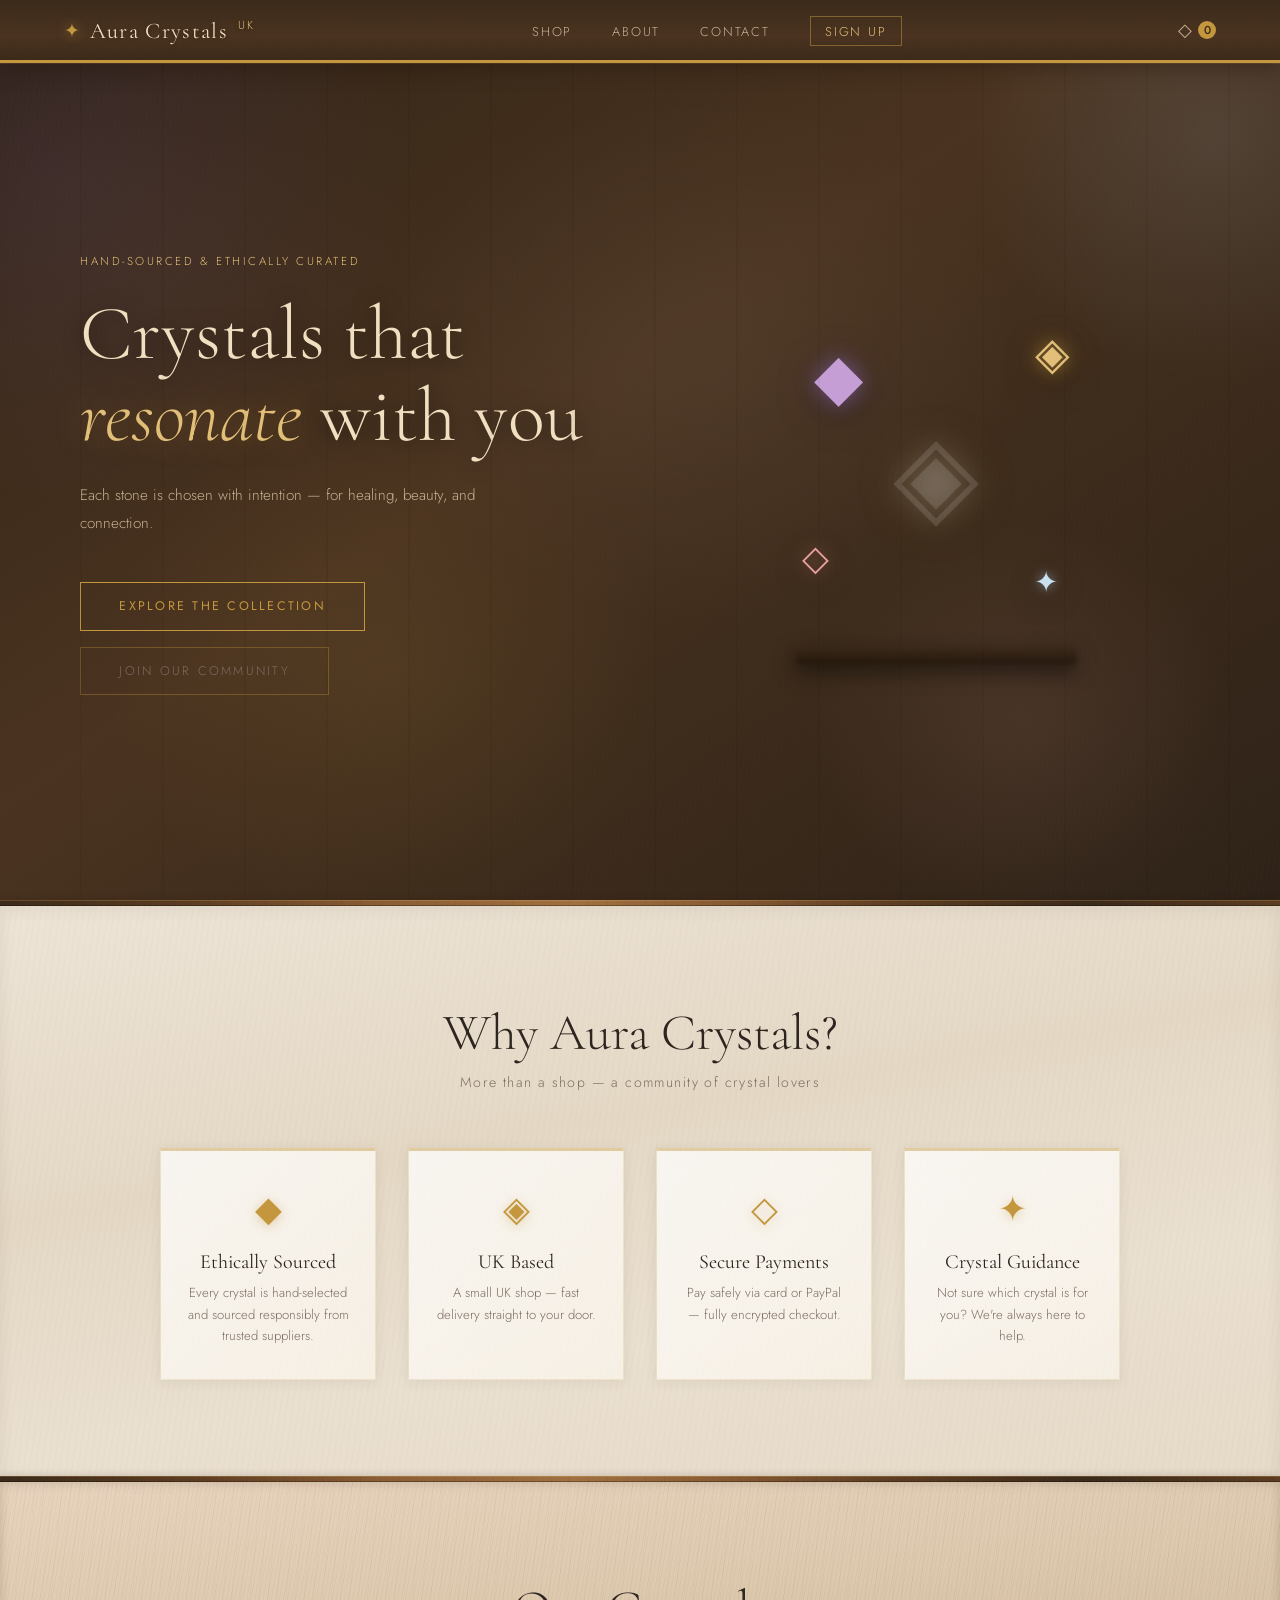
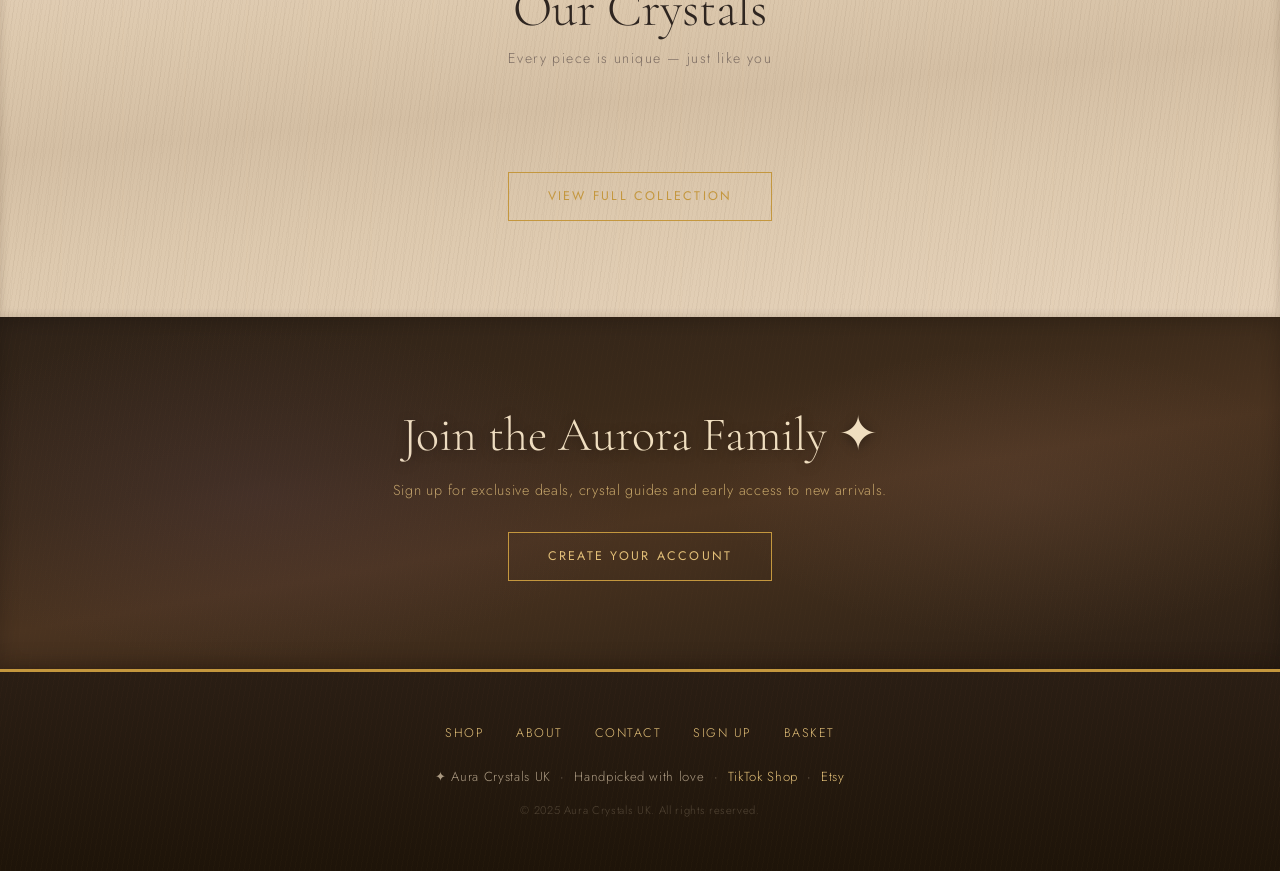
==== commit 7ba95973: "update website" ====
--- a/index.html
+++ b/index.html
@@ -3,7 +3,7 @@
 <head>
   <meta charset="UTF-8" />
   <meta name="viewport" content="width=device-width, initial-scale=1.0" />
-  <title>Aurora Crystals – UK</title>
+  <title>Aura Crystals – UK</title>
   <link rel="stylesheet" href="style.css" />
   <link href="https://fonts.googleapis.com/css2?family=Cormorant+Garamond:ital,wght@0,300;0,400;1,300&family=Jost:wght@300;400;500&display=swap" rel="stylesheet" />
 </head>
@@ -21,7 +21,7 @@
   <nav class="navbar">
     <a href="index.html" class="nav-logo">
       <span class="logo-icon">✦</span>
-      <span class="logo-text">Aurora Crystals <span class="logo-uk">UK</span></span>
+      <span class="logo-text">Aura Crystals <span class="logo-uk">UK</span></span>
     </a>
     <ul class="nav-links">
       <li><a href="shop.html">Shop</a></li>
@@ -61,7 +61,7 @@
   <!-- WHY US -->
   <section class="featured">
     <div class="section-header">
-      <h2>Why Aurora Crystals?</h2>
+      <h2>Why Aura Crystals?</h2>
       <p>More than a shop — a community of crystal lovers</p>
     </div>
     <div class="features-grid">
@@ -120,10 +120,10 @@
       <a href="signup.html">Sign Up</a>
       <a href="cart.html">Basket</a>
     </div>
-    <p>✦ Aurora Crystals UK &nbsp;·&nbsp; Handpicked with love &nbsp;·&nbsp;
+    <p>✦ Aura Crystals UK &nbsp;·&nbsp; Handpicked with love &nbsp;·&nbsp;
       <a href="#">TikTok Shop</a> &nbsp;·&nbsp; <a href="#">Etsy</a>
     </p>
-    <p class="footer-small">© 2025 Aurora Crystals UK. All rights reserved.</p>
+    <p class="footer-small">© 2025 Aura Crystals UK. All rights reserved.</p>
   </footer>
 
   <!-- FIX: Toast added to index.html so it works when adding from homepage -->
--- a/style.css
+++ b/style.css
@@ -1426,3 +1426,15 @@
      .form-row { grid-template-columns: 1fr; }
      .featured { padding: 3rem 1.5rem; }
    }
+
+/* Product card link wrapper */
+.product-card-link {
+  display: block;
+  text-decoration: none;
+  color: inherit;
+  cursor: pointer;
+}
+.product-card-link:hover .product-name {
+  color: var(--accent);
+  transition: color 0.3s;
+}
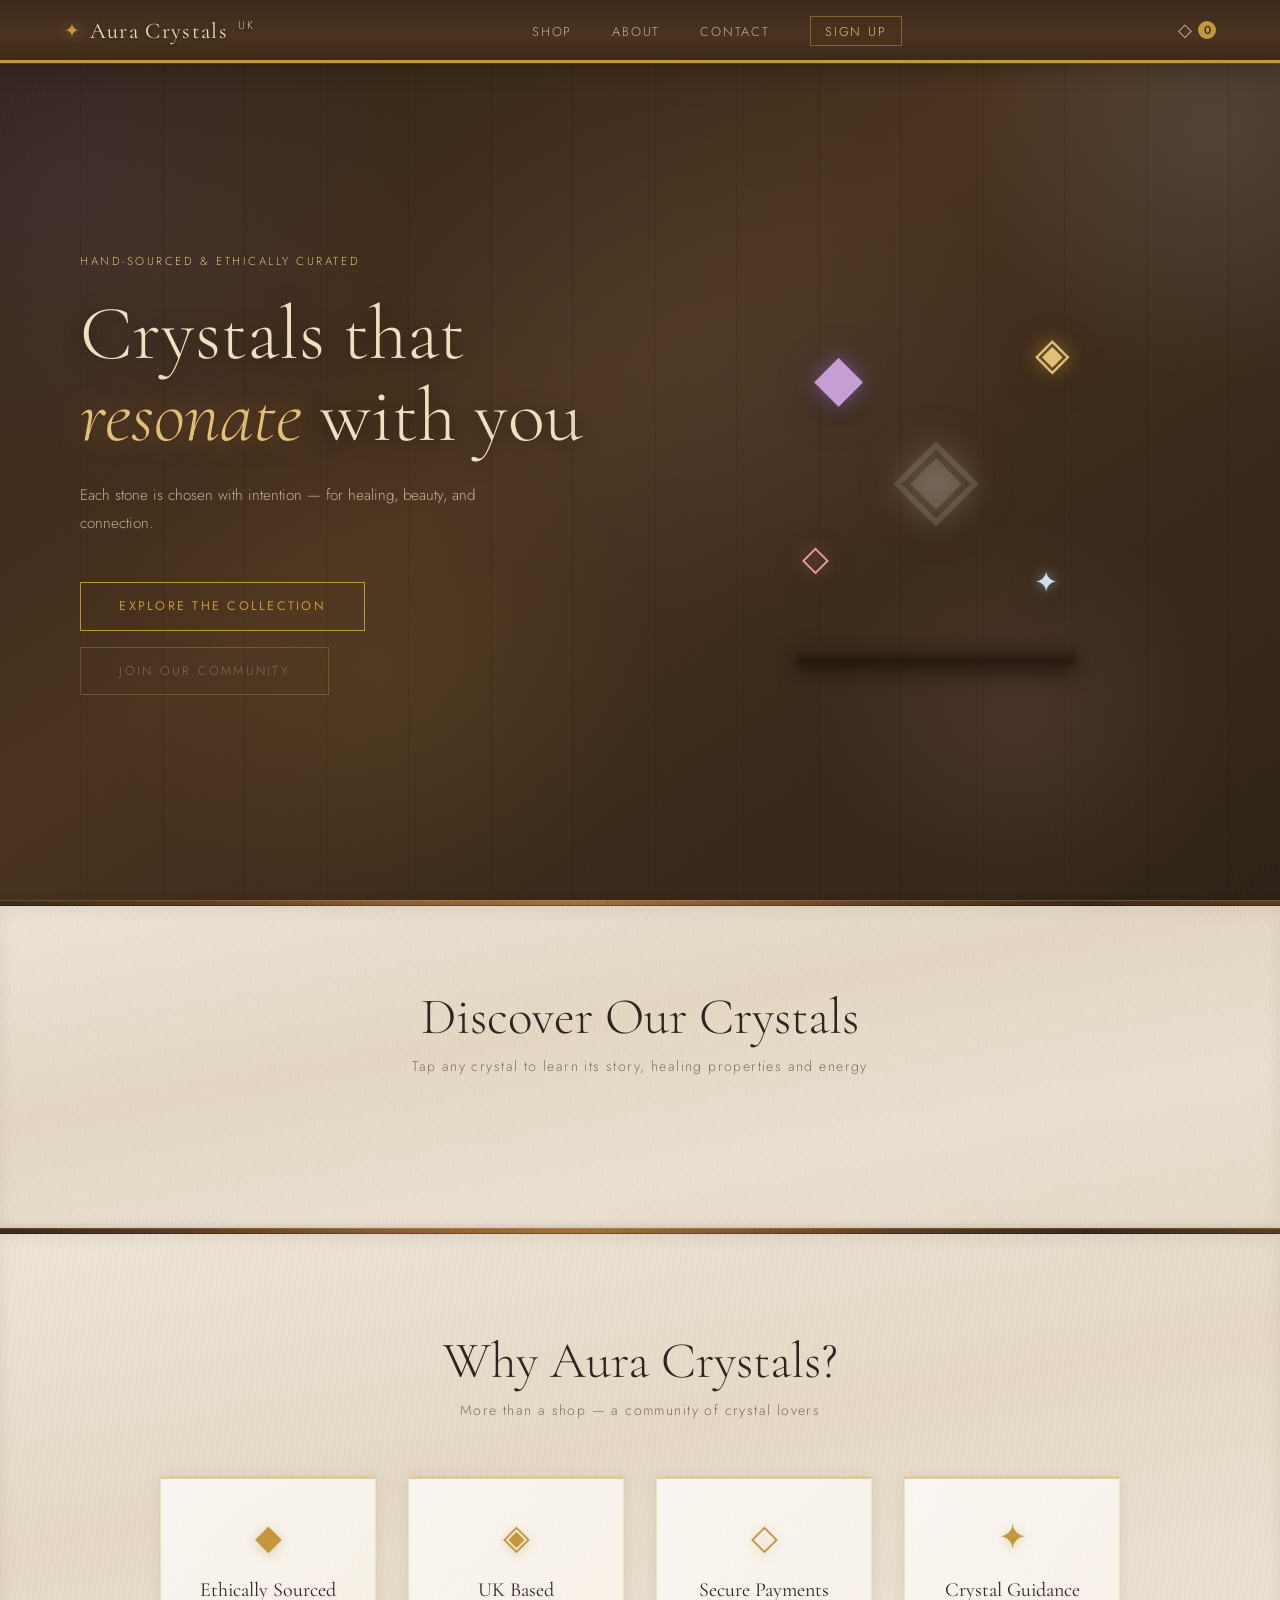
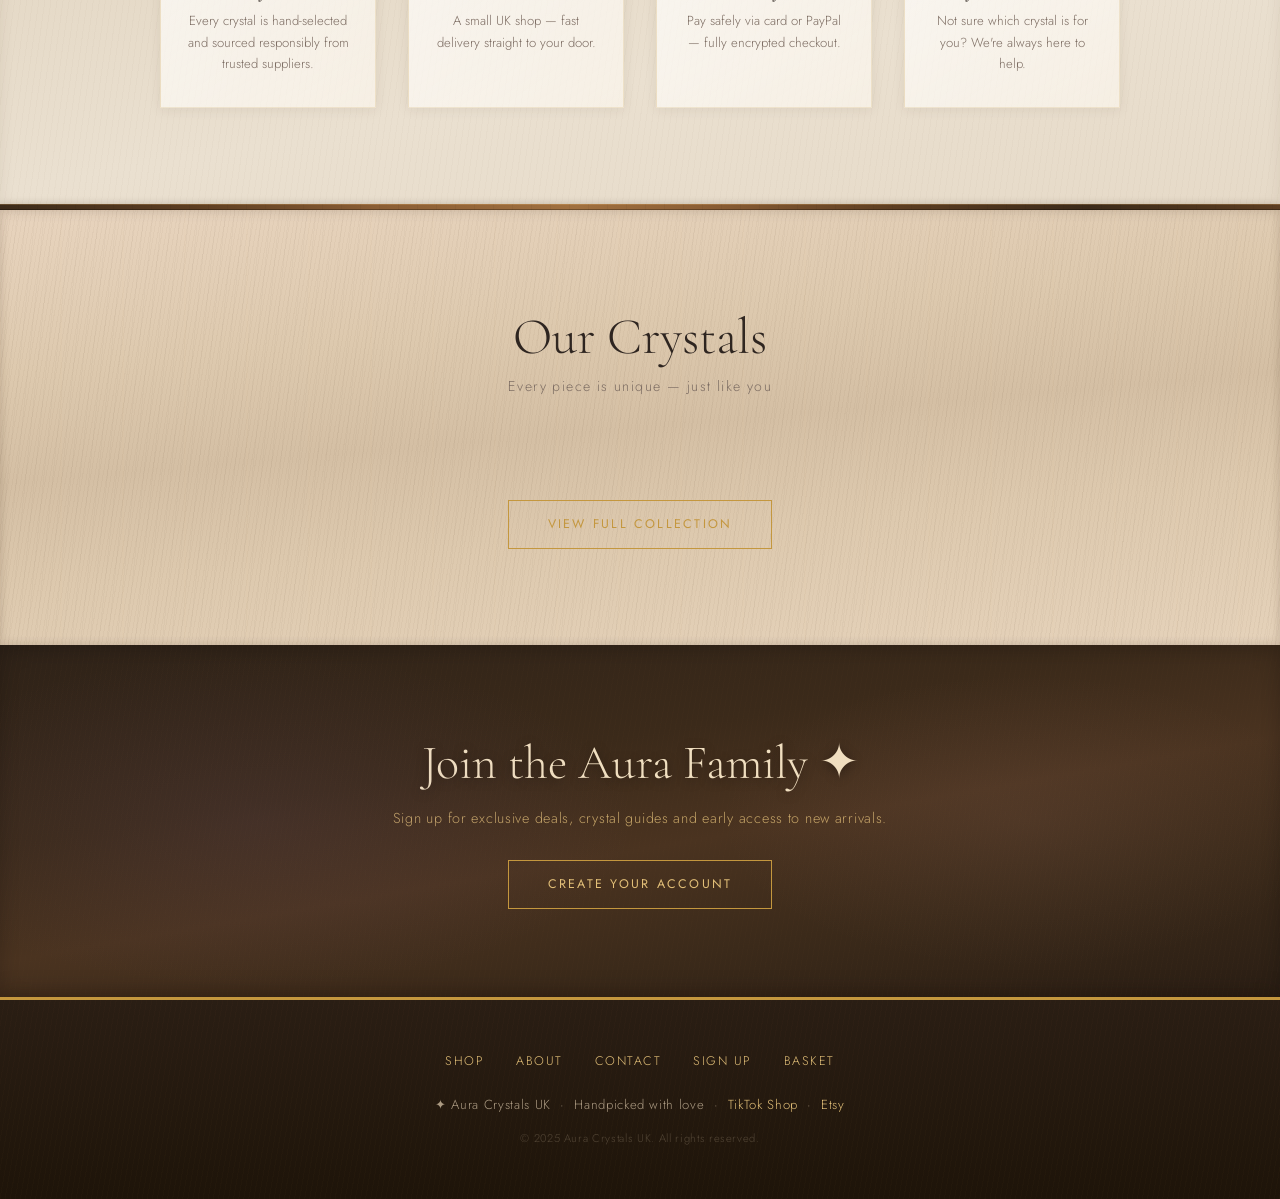
==== commit f84ae4fb: "update website" ====
--- a/index.html
+++ b/index.html
@@ -5,9 +5,230 @@
   <meta name="viewport" content="width=device-width, initial-scale=1.0" />
   <title>Aura Crystals – UK</title>
   <link rel="stylesheet" href="style.css" />
-  <link href="https://fonts.googleapis.com/css2?family=Cormorant+Garamond:ital,wght@0,300;0,400;1,300&family=Jost:wght@300;400;500&display=swap" rel="stylesheet" />
+  <link href="https://fonts.googleapis.com/css2?family=Cormorant+Garamond:ital,wght@0,300;0,400;0,600;1,300;1,400&family=Jost:wght@200;300;400;500&display=swap" rel="stylesheet" />
+  <style>
+    /* =============================================
+       CRYSTAL BUTTON GRID
+       ============================================= */
+    .crystal-btn-section {
+      position: relative;
+      z-index: 1;
+      padding: 5rem 4rem 6rem;
+      background:
+        repeating-linear-gradient(100deg, transparent, transparent 3px, rgba(92,61,34,0.04) 3px, rgba(92,61,34,0.04) 4px),
+        linear-gradient(170deg, #ede4d6 0%, #e4d8c5 40%, #eae0d0 70%, #e6dac8 100%);
+      box-shadow: inset 0 4px 15px rgba(59,42,26,0.08);
+    }
+
+    .crystal-btn-grid {
+      display: grid;
+      grid-template-columns: repeat(4, 1fr);
+      gap: 1.8rem;
+      max-width: 1100px;
+      margin: 0 auto;
+    }
+
+    .crystal-btn {
+      position: relative;
+      display: flex;
+      flex-direction: column;
+      align-items: center;
+      justify-content: flex-end;
+      height: 280px;
+      border: none;
+      cursor: pointer;
+      overflow: hidden;
+      text-decoration: none;
+      background: #2a1e14;
+      padding: 0;
+      border-bottom: 5px solid rgba(59,42,26,0.5);
+      box-shadow: 0 6px 24px rgba(59,42,26,0.22), 0 2px 8px rgba(59,42,26,0.12);
+      transition: transform 0.4s cubic-bezier(0.25,0.46,0.45,0.94), box-shadow 0.4s;
+      opacity: 0;
+      animation: crystalBtnIn 0.6s ease forwards;
+    }
+
+    .crystal-btn:nth-child(1) { animation-delay: 0.10s; }
+    .crystal-btn:nth-child(2) { animation-delay: 0.18s; }
+    .crystal-btn:nth-child(3) { animation-delay: 0.26s; }
+    .crystal-btn:nth-child(4) { animation-delay: 0.34s; }
+    .crystal-btn:nth-child(5) { animation-delay: 0.42s; }
+    .crystal-btn:nth-child(6) { animation-delay: 0.50s; }
+    .crystal-btn:nth-child(7) { animation-delay: 0.58s; }
+    .crystal-btn:nth-child(8) { animation-delay: 0.66s; }
+
+    @keyframes crystalBtnIn {
+      from { opacity: 0; transform: translateY(28px) scale(0.97); }
+      to   { opacity: 1; transform: translateY(0) scale(1); }
+    }
+
+    .crystal-btn:hover {
+      transform: translateY(-10px);
+      box-shadow: 0 22px 55px rgba(59,42,26,0.3), 0 6px 16px rgba(59,42,26,0.18);
+    }
+
+    /* Photo fills button */
+    .crystal-btn-bg {
+      position: absolute;
+      inset: 0;
+      width: 100%;
+      height: 100%;
+      object-fit: cover;
+      object-position: center;
+      transition: transform 0.7s cubic-bezier(0.25,0.46,0.45,0.94);
+      display: block;
+      z-index: 0;
+    }
+
+    .crystal-btn:hover .crystal-btn-bg {
+      transform: scale(1.09);
+    }
+
+    /* Colour fallback if image fails */
+    .crystal-btn-fallback {
+      position: absolute;
+      inset: 0;
+      z-index: 0;
+    }
+
+    /* Gradient overlay for legibility */
+    .crystal-btn-overlay {
+      position: absolute;
+      inset: 0;
+      z-index: 1;
+      background: linear-gradient(
+        to bottom,
+        rgba(12,7,3,0.05) 0%,
+        rgba(12,7,3,0.1)  30%,
+        rgba(12,7,3,0.6)  68%,
+        rgba(12,7,3,0.88) 100%
+      );
+      transition: background 0.35s;
+    }
+
+    .crystal-btn:hover .crystal-btn-overlay {
+      background: linear-gradient(
+        to bottom,
+        rgba(12,7,3,0.12) 0%,
+        rgba(12,7,3,0.18) 30%,
+        rgba(12,7,3,0.68) 68%,
+        rgba(12,7,3,0.92) 100%
+      );
+    }
+
+    /* Gold shimmer on hover */
+    .crystal-btn-shimmer {
+      position: absolute;
+      inset: 0;
+      z-index: 2;
+      background: linear-gradient(
+        135deg,
+        rgba(196,151,62,0) 0%,
+        rgba(196,151,62,0.14) 50%,
+        rgba(196,151,62,0) 100%
+      );
+      opacity: 0;
+      transition: opacity 0.4s;
+    }
+
+    .crystal-btn:hover .crystal-btn-shimmer {
+      opacity: 1;
+    }
+
+    /* Gold border glow on hover */
+    .crystal-btn-border {
+      position: absolute;
+      inset: 0;
+      z-index: 2;
+      border: 1px solid rgba(196,151,62,0);
+      transition: border-color 0.35s;
+    }
+
+    .crystal-btn:hover .crystal-btn-border {
+      border-color: rgba(196,151,62,0.45);
+    }
+
+    /* Text layer */
+    .crystal-btn-inner {
+      position: relative;
+      z-index: 3;
+      padding: 0 1.1rem 1.3rem;
+      width: 100%;
+      text-align: center;
+    }
+
+    .crystal-btn-symbol {
+      display: block;
+      font-size: 2.2rem;
+      margin-bottom: 0.35rem;
+      filter: drop-shadow(0 2px 8px rgba(0,0,0,0.6));
+      transition: transform 0.35s, filter 0.35s;
+    }
+
+    .crystal-btn:hover .crystal-btn-symbol {
+      transform: scale(1.18) translateY(-3px);
+      filter: drop-shadow(0 0 14px currentColor) drop-shadow(0 4px 10px rgba(0,0,0,0.5));
+    }
+
+    .crystal-btn-name {
+      display: block;
+      font-family: var(--font-display);
+      font-size: 1.1rem;
+      font-weight: 400;
+      color: #f5ead8;
+      letter-spacing: 0.04em;
+      text-shadow: 0 2px 10px rgba(0,0,0,0.7);
+      margin-bottom: 0.2rem;
+      transition: color 0.3s;
+    }
+
+    .crystal-btn:hover .crystal-btn-name {
+      color: var(--gold-light);
+    }
+
+    .crystal-btn-price {
+      display: block;
+      font-family: var(--font-body);
+      font-size: 0.7rem;
+      font-weight: 300;
+      letter-spacing: 0.16em;
+      color: rgba(226,191,120,0.75);
+    }
+
+    /* "Discover" pill appears on hover */
+    .crystal-btn-cta {
+      display: inline-block;
+      margin-top: 0.55rem;
+      font-size: 0.6rem;
+      font-weight: 400;
+      letter-spacing: 0.2em;
+      text-transform: uppercase;
+      color: var(--gold);
+      border: 1px solid rgba(196,151,62,0.55);
+      padding: 0.28rem 0.8rem;
+      opacity: 0;
+      transform: translateY(7px);
+      transition: opacity 0.3s 0.05s, transform 0.3s 0.05s;
+      background: rgba(20,12,5,0.35);
+    }
+
+    .crystal-btn:hover .crystal-btn-cta {
+      opacity: 1;
+      transform: translateY(0);
+    }
+
+    @media (max-width: 1000px) {
+      .crystal-btn-grid { grid-template-columns: repeat(2, 1fr); }
+    }
+    @media (max-width: 560px) {
+      .crystal-btn-grid { grid-template-columns: 1fr; }
+      .crystal-btn { height: 200px; }
+      .crystal-btn-section { padding: 2.5rem 1.5rem 3.5rem; }
+    }
+  </style>
 </head>
 <body>
+
   <div class="bg-scene">
     <div class="bg-crystal bgc-1"></div>
     <div class="bg-crystal bgc-2"></div>
@@ -17,7 +238,7 @@
     <div class="bg-crystal bgc-6"></div>
   </div>
 
-  <!-- NAV -->
+  <!-- ── NAV ── -->
   <nav class="navbar">
     <a href="index.html" class="nav-logo">
       <span class="logo-icon">✦</span>
@@ -35,7 +256,7 @@
     </a>
   </nav>
 
-  <!-- HERO -->
+  <!-- ── HERO ── -->
   <section class="hero">
     <div class="hero-content">
       <p class="hero-eyebrow">Hand-sourced &amp; ethically curated</p>
@@ -58,7 +279,20 @@
 
   <div class="wood-divider"></div>
 
-  <!-- WHY US -->
+  <!-- ── CRYSTAL BUTTON GRID ── -->
+  <section class="crystal-btn-section">
+    <div class="section-header">
+      <h2>Discover Our Crystals</h2>
+      <p>Tap any crystal to learn its story, healing properties and energy</p>
+    </div>
+    <div class="crystal-btn-grid" id="crystalBtnGrid">
+      <!-- Injected by script below -->
+    </div>
+  </section>
+
+  <div class="wood-divider"></div>
+
+  <!-- ── WHY US ── -->
   <section class="featured">
     <div class="section-header">
       <h2>Why Aura Crystals?</h2>
@@ -90,7 +324,7 @@
 
   <div class="wood-divider"></div>
 
-  <!-- SHOP PREVIEW -->
+  <!-- ── SHOP PREVIEW ── -->
   <section class="shop-preview wood-section">
     <div class="section-header">
       <h2>Our Crystals</h2>
@@ -102,16 +336,16 @@
     </div>
   </section>
 
-  <!-- SIGNUP BANNER -->
+  <!-- ── SIGNUP BANNER ── -->
   <section class="signup-banner">
     <div class="signup-banner-inner">
-      <h2>Join the Aurora Family ✦</h2>
+      <h2>Join the Aura Family ✦</h2>
       <p>Sign up for exclusive deals, crystal guides and early access to new arrivals.</p>
       <a href="signup.html" class="btn-primary">Create Your Account</a>
     </div>
   </section>
 
-  <!-- FOOTER -->
+  <!-- ── FOOTER ── -->
   <footer class="footer">
     <div class="footer-links">
       <a href="shop.html">Shop</a>
@@ -126,9 +360,46 @@
     <p class="footer-small">© 2025 Aura Crystals UK. All rights reserved.</p>
   </footer>
 
-  <!-- FIX: Toast added to index.html so it works when adding from homepage -->
   <div class="toast" id="toast">Added to basket ✦</div>
 
   <script src="script.js"></script>
+  <script>
+    // Build crystal button grid from crystalDetails (defined in script.js)
+    document.addEventListener("DOMContentLoaded", () => {
+      const grid = document.getElementById("crystalBtnGrid");
+      if (!grid || typeof crystalDetails === "undefined") return;
+
+      crystalDetails.forEach(crystal => {
+        const a = document.createElement("a");
+        a.href = `crystal.html?id=${crystal.id}`;
+        a.className = "crystal-btn";
+        a.setAttribute("aria-label", `Discover ${crystal.name} — £${crystal.price.toFixed(2)}`);
+
+        a.innerHTML = `
+          <img
+            class="crystal-btn-bg"
+            src="${crystal.image}"
+            alt="${crystal.name}"
+            loading="lazy"
+            onerror="this.style.display='none'"
+          />
+          <div class="crystal-btn-fallback"
+               style="background: linear-gradient(145deg, ${crystal.color}22 0%, ${crystal.color}66 100%);">
+          </div>
+          <div class="crystal-btn-overlay"></div>
+          <div class="crystal-btn-shimmer"></div>
+          <div class="crystal-btn-border"></div>
+          <div class="crystal-btn-inner">
+            <span class="crystal-btn-symbol" style="color:${crystal.color}">${crystal.icon}</span>
+            <span class="crystal-btn-name">${crystal.name}</span>
+            <span class="crystal-btn-price">£${crystal.price.toFixed(2)}</span>
+            <span class="crystal-btn-cta">Discover ✦</span>
+          </div>
+        `;
+
+        grid.appendChild(a);
+      });
+    });
+  </script>
 </body>
 </html>
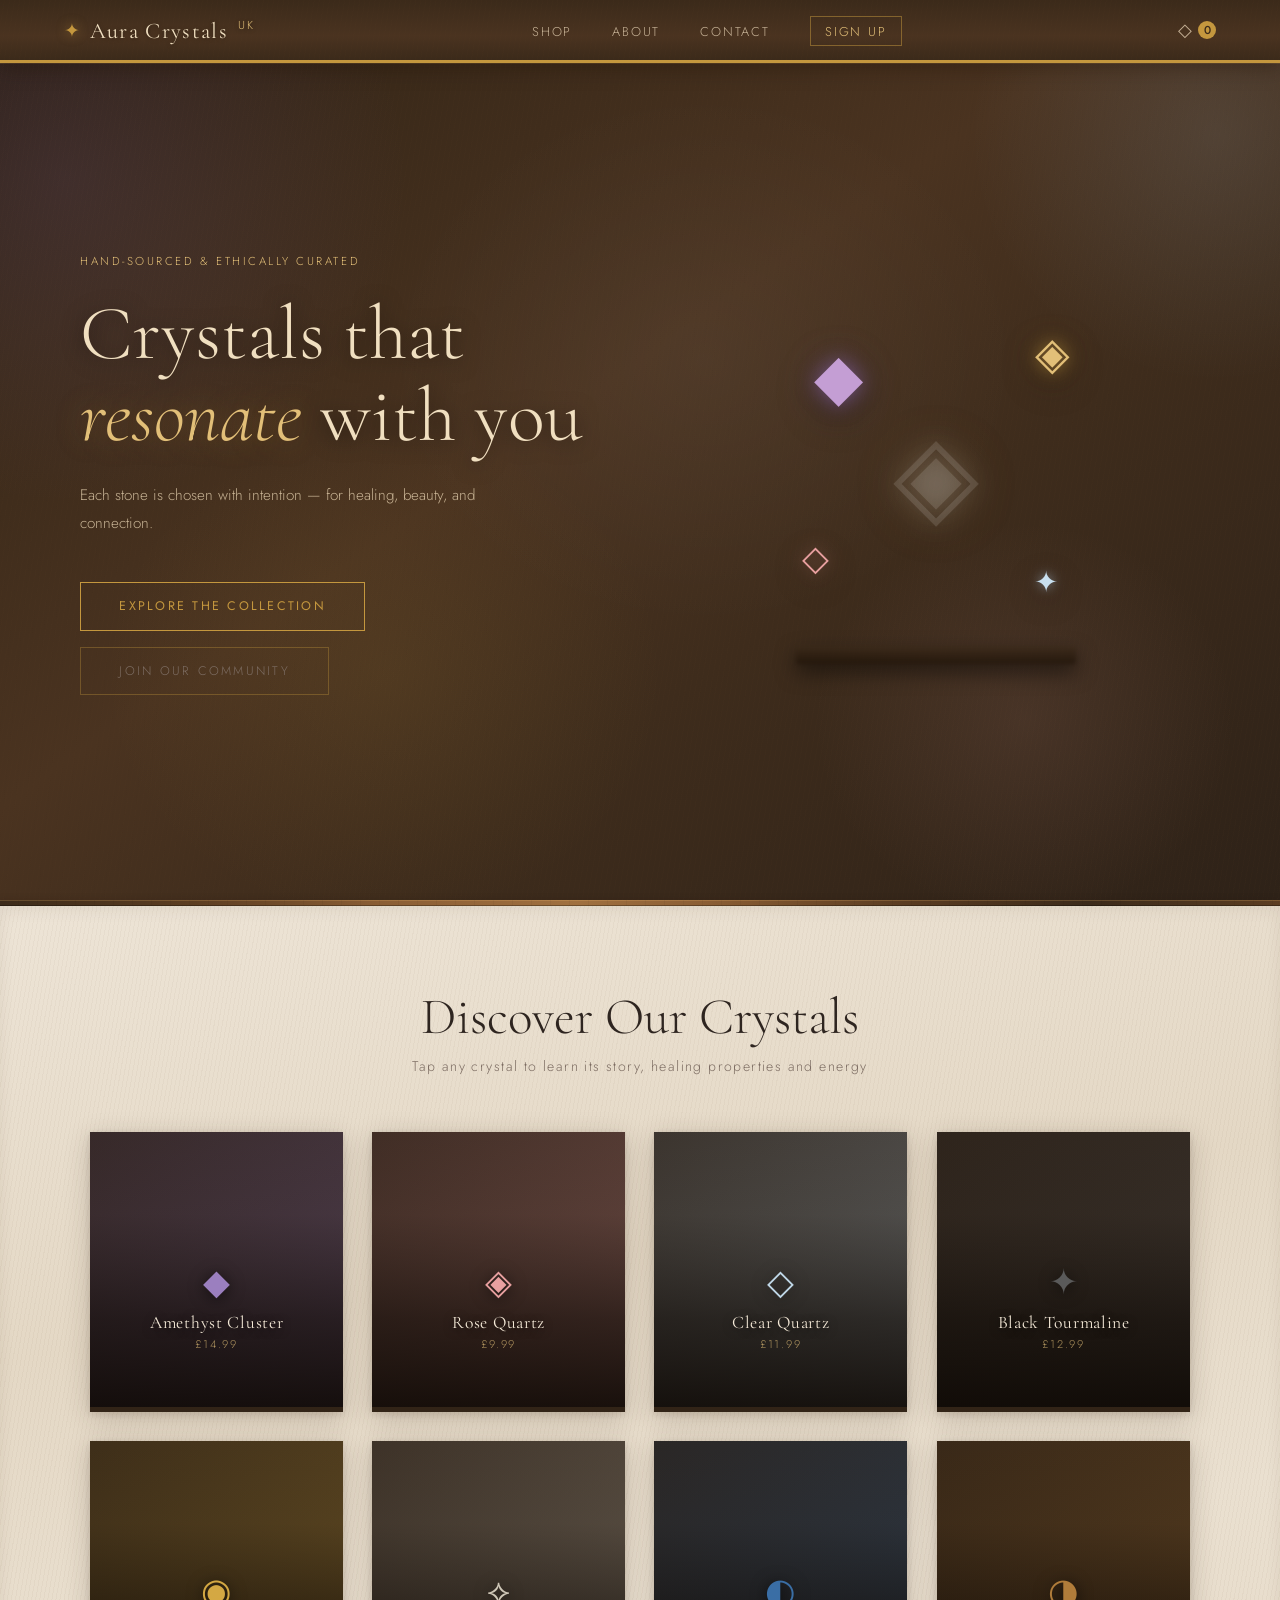
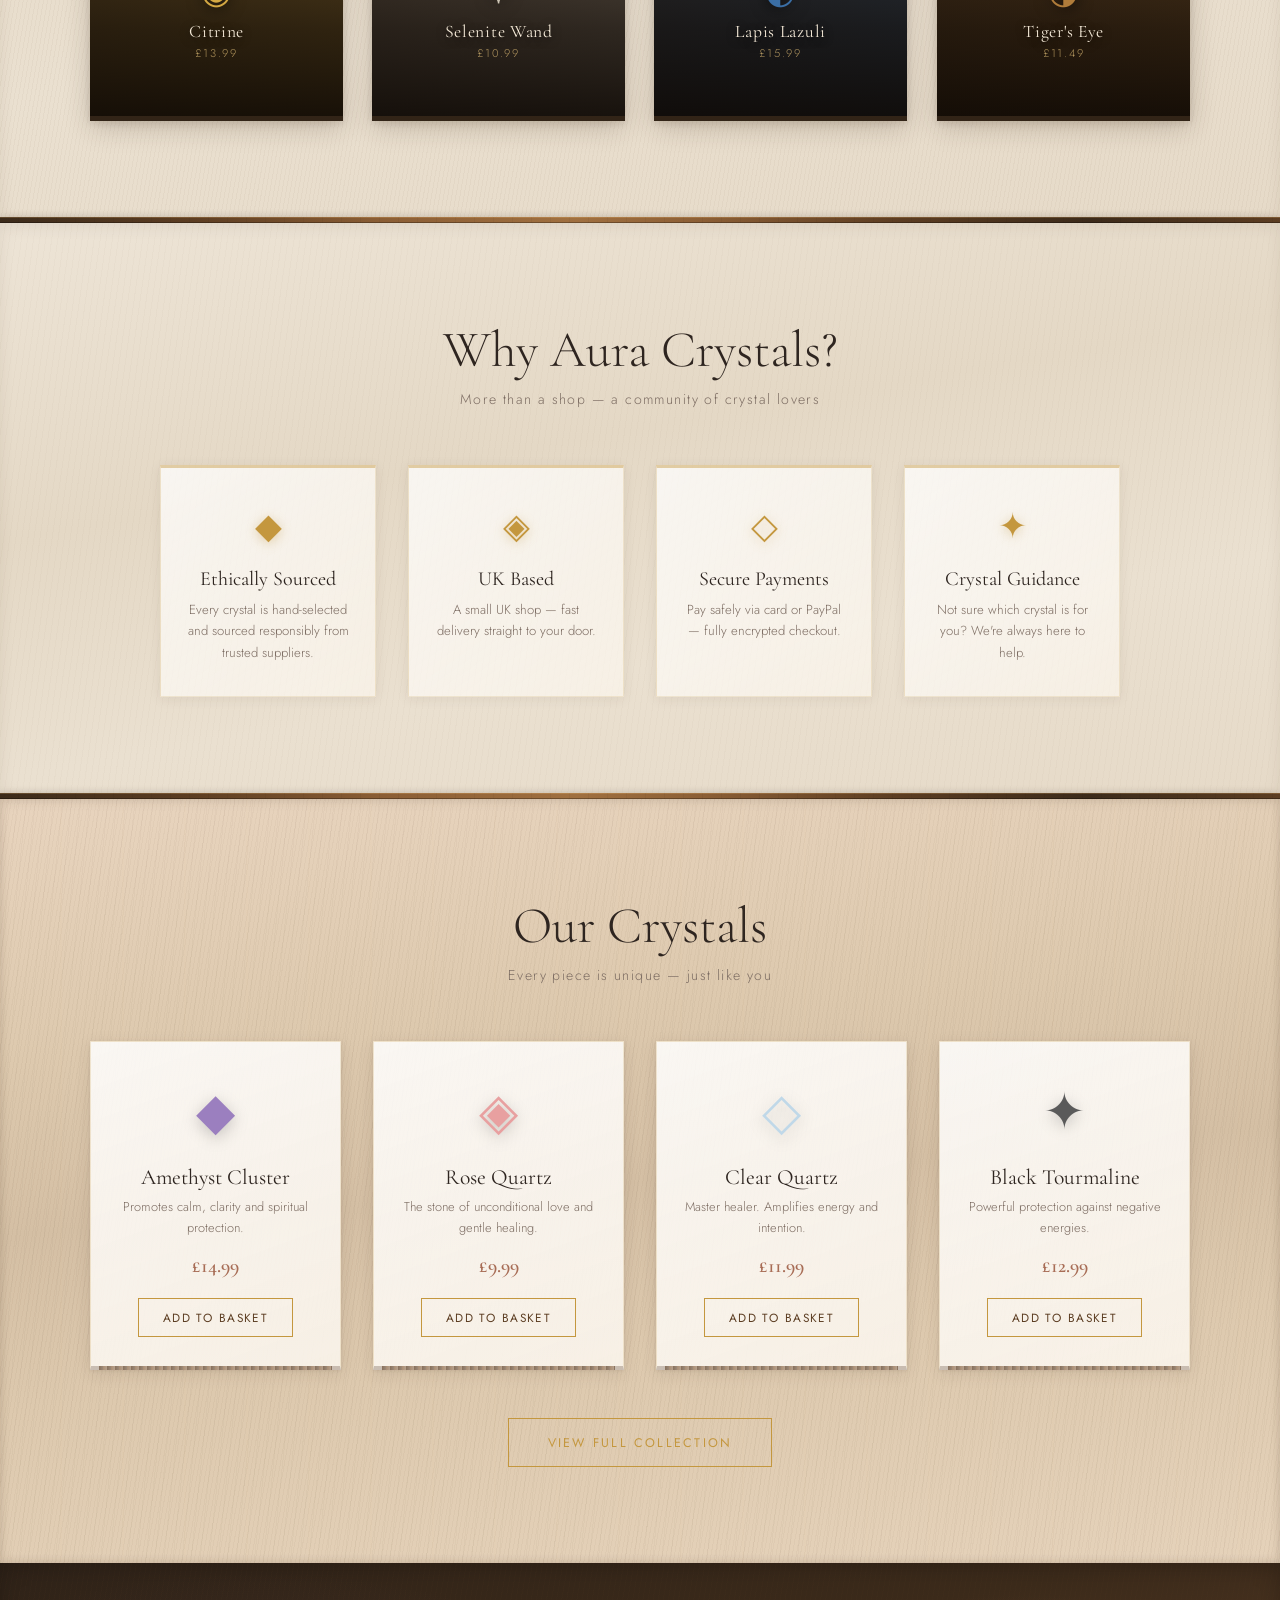
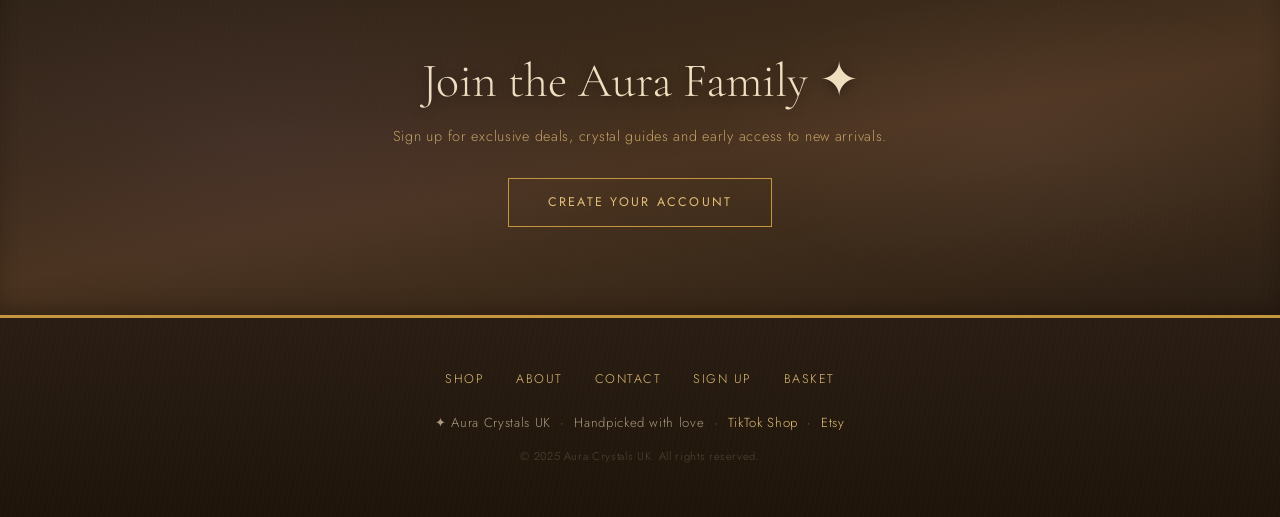
==== commit 16272a46: "update website" ====
--- a/index.html
+++ b/index.html
@@ -7,9 +7,6 @@
   <link rel="stylesheet" href="style.css" />
   <link href="https://fonts.googleapis.com/css2?family=Cormorant+Garamond:ital,wght@0,300;0,400;0,600;1,300;1,400&family=Jost:wght@200;300;400;500&display=swap" rel="stylesheet" />
   <style>
-    /* =============================================
-       CRYSTAL BUTTON GRID
-       ============================================= */
     .crystal-btn-section {
       position: relative;
       z-index: 1;
@@ -19,7 +16,6 @@
         linear-gradient(170deg, #ede4d6 0%, #e4d8c5 40%, #eae0d0 70%, #e6dac8 100%);
       box-shadow: inset 0 4px 15px rgba(59,42,26,0.08);
     }
-
     .crystal-btn-grid {
       display: grid;
       grid-template-columns: repeat(4, 1fr);
@@ -27,7 +23,6 @@
       max-width: 1100px;
       margin: 0 auto;
     }
-
     .crystal-btn {
       position: relative;
       display: flex;
@@ -47,7 +42,6 @@
       opacity: 0;
       animation: crystalBtnIn 0.6s ease forwards;
     }
-
     .crystal-btn:nth-child(1) { animation-delay: 0.10s; }
     .crystal-btn:nth-child(2) { animation-delay: 0.18s; }
     .crystal-btn:nth-child(3) { animation-delay: 0.26s; }
@@ -56,170 +50,79 @@
     .crystal-btn:nth-child(6) { animation-delay: 0.50s; }
     .crystal-btn:nth-child(7) { animation-delay: 0.58s; }
     .crystal-btn:nth-child(8) { animation-delay: 0.66s; }
-
     @keyframes crystalBtnIn {
       from { opacity: 0; transform: translateY(28px) scale(0.97); }
       to   { opacity: 1; transform: translateY(0) scale(1); }
     }
-
     .crystal-btn:hover {
       transform: translateY(-10px);
       box-shadow: 0 22px 55px rgba(59,42,26,0.3), 0 6px 16px rgba(59,42,26,0.18);
     }
-
-    /* Photo fills button */
     .crystal-btn-bg {
       position: absolute;
       inset: 0;
-      width: 100%;
-      height: 100%;
-      object-fit: cover;
-      object-position: center;
+      width: 100%; height: 100%;
+      object-fit: cover; object-position: center;
       transition: transform 0.7s cubic-bezier(0.25,0.46,0.45,0.94);
-      display: block;
-      z-index: 0;
-    }
-
-    .crystal-btn:hover .crystal-btn-bg {
-      transform: scale(1.09);
-    }
-
-    /* Colour fallback if image fails */
-    .crystal-btn-fallback {
-      position: absolute;
-      inset: 0;
-      z-index: 0;
-    }
-
-    /* Gradient overlay for legibility */
+      display: block; z-index: 0;
+    }
+    .crystal-btn:hover .crystal-btn-bg { transform: scale(1.09); }
+    .crystal-btn-fallback { position: absolute; inset: 0; z-index: 0; }
     .crystal-btn-overlay {
-      position: absolute;
-      inset: 0;
-      z-index: 1;
-      background: linear-gradient(
-        to bottom,
-        rgba(12,7,3,0.05) 0%,
-        rgba(12,7,3,0.1)  30%,
-        rgba(12,7,3,0.6)  68%,
-        rgba(12,7,3,0.88) 100%
-      );
+      position: absolute; inset: 0; z-index: 1;
+      background: linear-gradient(to bottom, rgba(12,7,3,0.05) 0%, rgba(12,7,3,0.1) 30%, rgba(12,7,3,0.6) 68%, rgba(12,7,3,0.88) 100%);
       transition: background 0.35s;
     }
-
     .crystal-btn:hover .crystal-btn-overlay {
-      background: linear-gradient(
-        to bottom,
-        rgba(12,7,3,0.12) 0%,
-        rgba(12,7,3,0.18) 30%,
-        rgba(12,7,3,0.68) 68%,
-        rgba(12,7,3,0.92) 100%
-      );
-    }
-
-    /* Gold shimmer on hover */
+      background: linear-gradient(to bottom, rgba(12,7,3,0.12) 0%, rgba(12,7,3,0.18) 30%, rgba(12,7,3,0.68) 68%, rgba(12,7,3,0.92) 100%);
+    }
     .crystal-btn-shimmer {
-      position: absolute;
-      inset: 0;
-      z-index: 2;
-      background: linear-gradient(
-        135deg,
-        rgba(196,151,62,0) 0%,
-        rgba(196,151,62,0.14) 50%,
-        rgba(196,151,62,0) 100%
-      );
-      opacity: 0;
-      transition: opacity 0.4s;
-    }
-
-    .crystal-btn:hover .crystal-btn-shimmer {
-      opacity: 1;
-    }
-
-    /* Gold border glow on hover */
+      position: absolute; inset: 0; z-index: 2;
+      background: linear-gradient(135deg, rgba(196,151,62,0) 0%, rgba(196,151,62,0.14) 50%, rgba(196,151,62,0) 100%);
+      opacity: 0; transition: opacity 0.4s;
+    }
+    .crystal-btn:hover .crystal-btn-shimmer { opacity: 1; }
     .crystal-btn-border {
-      position: absolute;
-      inset: 0;
-      z-index: 2;
-      border: 1px solid rgba(196,151,62,0);
-      transition: border-color 0.35s;
-    }
-
-    .crystal-btn:hover .crystal-btn-border {
-      border-color: rgba(196,151,62,0.45);
-    }
-
-    /* Text layer */
+      position: absolute; inset: 0; z-index: 2;
+      border: 1px solid rgba(196,151,62,0); transition: border-color 0.35s;
+    }
+    .crystal-btn:hover .crystal-btn-border { border-color: rgba(196,151,62,0.45); }
     .crystal-btn-inner {
-      position: relative;
-      z-index: 3;
-      padding: 0 1.1rem 1.3rem;
-      width: 100%;
-      text-align: center;
-    }
-
+      position: relative; z-index: 3;
+      padding: 0 1.1rem 1.3rem; width: 100%; text-align: center;
+    }
     .crystal-btn-symbol {
-      display: block;
-      font-size: 2.2rem;
-      margin-bottom: 0.35rem;
+      display: block; font-size: 2.2rem; margin-bottom: 0.35rem;
       filter: drop-shadow(0 2px 8px rgba(0,0,0,0.6));
       transition: transform 0.35s, filter 0.35s;
     }
-
     .crystal-btn:hover .crystal-btn-symbol {
       transform: scale(1.18) translateY(-3px);
       filter: drop-shadow(0 0 14px currentColor) drop-shadow(0 4px 10px rgba(0,0,0,0.5));
     }
-
     .crystal-btn-name {
-      display: block;
-      font-family: var(--font-display);
-      font-size: 1.1rem;
-      font-weight: 400;
-      color: #f5ead8;
-      letter-spacing: 0.04em;
-      text-shadow: 0 2px 10px rgba(0,0,0,0.7);
-      margin-bottom: 0.2rem;
-      transition: color 0.3s;
-    }
-
-    .crystal-btn:hover .crystal-btn-name {
-      color: var(--gold-light);
-    }
-
+      display: block; font-family: var(--font-display);
+      font-size: 1.1rem; font-weight: 400; color: #f5ead8;
+      letter-spacing: 0.04em; text-shadow: 0 2px 10px rgba(0,0,0,0.7);
+      margin-bottom: 0.2rem; transition: color 0.3s;
+    }
+    .crystal-btn:hover .crystal-btn-name { color: var(--gold-light); }
     .crystal-btn-price {
-      display: block;
-      font-family: var(--font-body);
-      font-size: 0.7rem;
-      font-weight: 300;
-      letter-spacing: 0.16em;
-      color: rgba(226,191,120,0.75);
-    }
-
-    /* "Discover" pill appears on hover */
+      display: block; font-family: var(--font-body);
+      font-size: 0.7rem; font-weight: 300;
+      letter-spacing: 0.16em; color: rgba(226,191,120,0.75);
+    }
     .crystal-btn-cta {
-      display: inline-block;
-      margin-top: 0.55rem;
-      font-size: 0.6rem;
-      font-weight: 400;
-      letter-spacing: 0.2em;
-      text-transform: uppercase;
-      color: var(--gold);
-      border: 1px solid rgba(196,151,62,0.55);
-      padding: 0.28rem 0.8rem;
-      opacity: 0;
-      transform: translateY(7px);
+      display: inline-block; margin-top: 0.55rem;
+      font-size: 0.6rem; font-weight: 400; letter-spacing: 0.2em;
+      text-transform: uppercase; color: var(--gold);
+      border: 1px solid rgba(196,151,62,0.55); padding: 0.28rem 0.8rem;
+      opacity: 0; transform: translateY(7px);
       transition: opacity 0.3s 0.05s, transform 0.3s 0.05s;
       background: rgba(20,12,5,0.35);
     }
-
-    .crystal-btn:hover .crystal-btn-cta {
-      opacity: 1;
-      transform: translateY(0);
-    }
-
-    @media (max-width: 1000px) {
-      .crystal-btn-grid { grid-template-columns: repeat(2, 1fr); }
-    }
+    .crystal-btn:hover .crystal-btn-cta { opacity: 1; transform: translateY(0); }
+    @media (max-width: 1000px) { .crystal-btn-grid { grid-template-columns: repeat(2, 1fr); } }
     @media (max-width: 560px) {
       .crystal-btn-grid { grid-template-columns: 1fr; }
       .crystal-btn { height: 200px; }
@@ -238,7 +141,6 @@
     <div class="bg-crystal bgc-6"></div>
   </div>
 
-  <!-- ── NAV ── -->
   <nav class="navbar">
     <a href="index.html" class="nav-logo">
       <span class="logo-icon">✦</span>
@@ -256,7 +158,6 @@
     </a>
   </nav>
 
-  <!-- ── HERO ── -->
   <section class="hero">
     <div class="hero-content">
       <p class="hero-eyebrow">Hand-sourced &amp; ethically curated</p>
@@ -279,20 +180,16 @@
 
   <div class="wood-divider"></div>
 
-  <!-- ── CRYSTAL BUTTON GRID ── -->
   <section class="crystal-btn-section">
     <div class="section-header">
       <h2>Discover Our Crystals</h2>
       <p>Tap any crystal to learn its story, healing properties and energy</p>
     </div>
-    <div class="crystal-btn-grid" id="crystalBtnGrid">
-      <!-- Injected by script below -->
-    </div>
+    <div class="crystal-btn-grid" id="crystalBtnGrid"></div>
   </section>
 
   <div class="wood-divider"></div>
 
-  <!-- ── WHY US ── -->
   <section class="featured">
     <div class="section-header">
       <h2>Why Aura Crystals?</h2>
@@ -324,7 +221,6 @@
 
   <div class="wood-divider"></div>
 
-  <!-- ── SHOP PREVIEW ── -->
   <section class="shop-preview wood-section">
     <div class="section-header">
       <h2>Our Crystals</h2>
@@ -336,7 +232,6 @@
     </div>
   </section>
 
-  <!-- ── SIGNUP BANNER ── -->
   <section class="signup-banner">
     <div class="signup-banner-inner">
       <h2>Join the Aura Family ✦</h2>
@@ -345,7 +240,6 @@
     </div>
   </section>
 
-  <!-- ── FOOTER ── -->
   <footer class="footer">
     <div class="footer-links">
       <a href="shop.html">Shop</a>
@@ -364,28 +258,17 @@
 
   <script src="script.js"></script>
   <script>
-    // Build crystal button grid from crystalDetails (defined in script.js)
     document.addEventListener("DOMContentLoaded", () => {
       const grid = document.getElementById("crystalBtnGrid");
       if (!grid || typeof crystalDetails === "undefined") return;
-
       crystalDetails.forEach(crystal => {
         const a = document.createElement("a");
         a.href = `crystal.html?id=${crystal.id}`;
         a.className = "crystal-btn";
         a.setAttribute("aria-label", `Discover ${crystal.name} — £${crystal.price.toFixed(2)}`);
-
         a.innerHTML = `
-          <img
-            class="crystal-btn-bg"
-            src="${crystal.image}"
-            alt="${crystal.name}"
-            loading="lazy"
-            onerror="this.style.display='none'"
-          />
-          <div class="crystal-btn-fallback"
-               style="background: linear-gradient(145deg, ${crystal.color}22 0%, ${crystal.color}66 100%);">
-          </div>
+          <img class="crystal-btn-bg" src="${crystal.image}" alt="${crystal.name}" loading="lazy" onerror="this.style.display='none'" />
+          <div class="crystal-btn-fallback" style="background: linear-gradient(145deg, ${crystal.color}22 0%, ${crystal.color}66 100%);"></div>
           <div class="crystal-btn-overlay"></div>
           <div class="crystal-btn-shimmer"></div>
           <div class="crystal-btn-border"></div>
@@ -396,7 +279,6 @@
             <span class="crystal-btn-cta">Discover ✦</span>
           </div>
         `;
-
         grid.appendChild(a);
       });
     });
--- a/style.css
+++ b/style.css
@@ -1,6 +1,5 @@
 /* =============================================
-   AURORA CRYSTALS UK — style.css
-   Rich crystal & wood-grain aesthetic
+   AURA CRYSTALS UK — style.css
    ============================================= */
 
    @import url('https://fonts.googleapis.com/css2?family=Cormorant+Garamond:ital,wght@0,300;0,400;0,600;1,300;1,400&family=Jost:wght@200;300;400;500&display=swap');
@@ -35,227 +34,53 @@
    
    body::before {
      content: '';
-     position: fixed;
-     inset: 0;
-     z-index: 0;
-     pointer-events: none;
+     position: fixed; inset: 0; z-index: 0; pointer-events: none;
      background-image:
-       repeating-linear-gradient(
-         102deg,
-         transparent,
-         transparent 2px,
-         rgba(92,61,34,0.03) 2px,
-         rgba(92,61,34,0.03) 4px
-       ),
-       repeating-linear-gradient(
-         98deg,
-         transparent,
-         transparent 6px,
-         rgba(59,42,26,0.025) 6px,
-         rgba(59,42,26,0.025) 7px
-       ),
-       repeating-linear-gradient(
-         105deg,
-         transparent,
-         transparent 12px,
-         rgba(139,94,53,0.015) 12px,
-         rgba(139,94,53,0.015) 13px
-       ),
-       linear-gradient(
-         160deg,
-         #f5ece0 0%,
-         #ede0cc 20%,
-         #e8d8c2 40%,
-         #f0e4d2 60%,
-         #ecddd0 80%,
-         #e6d6c4 100%
-       );
+       repeating-linear-gradient(102deg, transparent, transparent 2px, rgba(92,61,34,0.03) 2px, rgba(92,61,34,0.03) 4px),
+       repeating-linear-gradient(98deg, transparent, transparent 6px, rgba(59,42,26,0.025) 6px, rgba(59,42,26,0.025) 7px),
+       repeating-linear-gradient(105deg, transparent, transparent 12px, rgba(139,94,53,0.015) 12px, rgba(139,94,53,0.015) 13px),
+       linear-gradient(160deg, #f5ece0 0%, #ede0cc 20%, #e8d8c2 40%, #f0e4d2 60%, #ecddd0 80%, #e6d6c4 100%);
    }
    
    body::after {
      content: '';
-     position: fixed;
-     inset: 0;
-     z-index: 0;
-     pointer-events: none;
+     position: fixed; inset: 0; z-index: 0; pointer-events: none;
      background-image:
-       radial-gradient(ellipse 420px 380px at 8% 12%,
-         rgba(196,151,62,0.09) 0%,
-         rgba(196,151,62,0.04) 50%,
-         transparent 70%),
-       radial-gradient(ellipse 350px 500px at 95% 45%,
-         rgba(168,109,86,0.1) 0%,
-         rgba(168,109,86,0.04) 50%,
-         transparent 70%),
-       radial-gradient(ellipse 300px 300px at 15% 85%,
-         rgba(148,120,180,0.07) 0%,
-         rgba(148,120,180,0.03) 50%,
-         transparent 70%),
-       radial-gradient(ellipse 400px 280px at 88% 88%,
-         rgba(220,160,150,0.08) 0%,
-         rgba(220,160,150,0.03) 50%,
-         transparent 70%),
-       radial-gradient(ellipse 500px 400px at 50% 50%,
-         rgba(255,255,255,0.12) 0%,
-         transparent 60%);
-   }
-   
-   .bg-scene {
-     position: fixed;
-     inset: 0;
-     z-index: 0;
-     pointer-events: none;
-     overflow: hidden;
-   }
-   
-   .bg-crystal {
-     position: absolute;
-     opacity: 0;
-     animation: crystalFloat 20s ease-in-out infinite;
-   }
-   
-   .bg-crystal::before,
-   .bg-crystal::after {
-     content: '';
-     position: absolute;
-     top: 0; left: 0;
-   }
-   
-   .bgc-1 {
-     top: 4%; left: 2%;
-     width: 180px; height: 280px;
-     opacity: 0.12;
-     animation-duration: 22s;
-     animation-delay: 0s;
-   }
-   .bgc-1::before {
-     width: 0; height: 0;
-     border-left: 50px solid transparent;
-     border-right: 50px solid transparent;
-     border-bottom: 160px solid rgba(148,110,190,0.5);
-     left: 20px;
-   }
-   .bgc-1::after {
-     width: 0; height: 0;
-     border-left: 35px solid transparent;
-     border-right: 35px solid transparent;
-     border-bottom: 120px solid rgba(168,130,210,0.4);
-     left: 55px;
-     top: 60px;
-   }
-   
-   .bgc-2 {
-     top: 20%; right: 3%;
-     width: 120px; height: 200px;
-     opacity: 0.1;
-     animation-duration: 18s;
-     animation-delay: -6s;
-   }
-   .bgc-2::before {
-     width: 0; height: 0;
-     border-left: 35px solid transparent;
-     border-right: 35px solid transparent;
-     border-bottom: 140px solid rgba(220,160,150,0.6);
-     left: 10px;
-   }
-   .bgc-2::after {
-     width: 0; height: 0;
-     border-left: 25px solid transparent;
-     border-right: 25px solid transparent;
-     border-bottom: 90px solid rgba(200,140,130,0.4);
-     left: 45px;
-     top: 80px;
-   }
-   
-   .bgc-3 {
-     bottom: 8%; left: 40%;
-     width: 100px; height: 160px;
-     opacity: 0.08;
-     animation-duration: 25s;
-     animation-delay: -12s;
-   }
-   .bgc-3::before {
-     width: 0; height: 0;
-     border-left: 28px solid transparent;
-     border-right: 28px solid transparent;
-     border-bottom: 110px solid rgba(200,220,240,0.7);
-     left: 8px;
-   }
-   .bgc-3::after {
-     width: 0; height: 0;
-     border-left: 18px solid transparent;
-     border-right: 18px solid transparent;
-     border-bottom: 70px solid rgba(180,210,230,0.5);
-     left: 28px;
-     top: 50px;
-   }
-   
-   .bgc-4 {
-     bottom: 15%; right: 8%;
-     width: 90px; height: 150px;
-     opacity: 0.1;
-     animation-duration: 19s;
-     animation-delay: -4s;
-   }
-   .bgc-4::before {
-     width: 0; height: 0;
-     border-left: 25px solid transparent;
-     border-right: 25px solid transparent;
-     border-bottom: 100px solid rgba(210,170,60,0.5);
-     left: 8px;
-   }
-   .bgc-4::after {
-     width: 0; height: 0;
-     border-left: 15px solid transparent;
-     border-right: 15px solid transparent;
-     border-bottom: 65px solid rgba(230,190,80,0.4);
-     left: 23px;
-     top: 45px;
-   }
-   
-   .bgc-5 {
-     top: 55%; left: 1%;
-     width: 70px; height: 120px;
-     opacity: 0.09;
-     animation-duration: 28s;
-     animation-delay: -9s;
-   }
-   .bgc-5::before {
-     width: 0; height: 0;
-     border-left: 20px solid transparent;
-     border-right: 20px solid transparent;
-     border-bottom: 80px solid rgba(60,50,70,0.6);
-   }
-   .bgc-5::after {
-     width: 0; height: 0;
-     border-left: 12px solid transparent;
-     border-right: 12px solid transparent;
-     border-bottom: 50px solid rgba(80,65,95,0.4);
-     left: 16px;
-     top: 38px;
-   }
-   
-   .bgc-6 {
-     top: 6%; right: 20%;
-     width: 60px; height: 100px;
-     opacity: 0.07;
-     animation-duration: 16s;
-     animation-delay: -14s;
-   }
-   .bgc-6::before {
-     width: 0; height: 0;
-     border-left: 18px solid transparent;
-     border-right: 18px solid transparent;
-     border-bottom: 70px solid rgba(230,220,210,0.8);
-   }
-   .bgc-6::after {
-     width: 0; height: 0;
-     border-left: 11px solid transparent;
-     border-right: 11px solid transparent;
-     border-bottom: 45px solid rgba(210,200,190,0.5);
-     left: 14px;
-     top: 32px;
-   }
+       radial-gradient(ellipse 420px 380px at 8% 12%, rgba(196,151,62,0.09) 0%, rgba(196,151,62,0.04) 50%, transparent 70%),
+       radial-gradient(ellipse 350px 500px at 95% 45%, rgba(168,109,86,0.1) 0%, rgba(168,109,86,0.04) 50%, transparent 70%),
+       radial-gradient(ellipse 300px 300px at 15% 85%, rgba(148,120,180,0.07) 0%, rgba(148,120,180,0.03) 50%, transparent 70%),
+       radial-gradient(ellipse 400px 280px at 88% 88%, rgba(220,160,150,0.08) 0%, rgba(220,160,150,0.03) 50%, transparent 70%),
+       radial-gradient(ellipse 500px 400px at 50% 50%, rgba(255,255,255,0.12) 0%, transparent 60%);
+   }
+   
+   /* BG CRYSTALS */
+   .bg-scene { position: fixed; inset: 0; z-index: 0; pointer-events: none; overflow: hidden; }
+   .bg-crystal { position: absolute; opacity: 0; animation: crystalFloat 20s ease-in-out infinite; }
+   .bg-crystal::before, .bg-crystal::after { content: ''; position: absolute; top: 0; left: 0; }
+   
+   .bgc-1 { top: 4%; left: 2%; width: 180px; height: 280px; opacity: 0.12; animation-duration: 22s; animation-delay: 0s; }
+   .bgc-1::before { width:0; height:0; border-left:50px solid transparent; border-right:50px solid transparent; border-bottom:160px solid rgba(148,110,190,0.5); left:20px; }
+   .bgc-1::after  { width:0; height:0; border-left:35px solid transparent; border-right:35px solid transparent; border-bottom:120px solid rgba(168,130,210,0.4); left:55px; top:60px; }
+   
+   .bgc-2 { top: 20%; right: 3%; width: 120px; height: 200px; opacity: 0.1; animation-duration: 18s; animation-delay: -6s; }
+   .bgc-2::before { width:0; height:0; border-left:35px solid transparent; border-right:35px solid transparent; border-bottom:140px solid rgba(220,160,150,0.6); left:10px; }
+   .bgc-2::after  { width:0; height:0; border-left:25px solid transparent; border-right:25px solid transparent; border-bottom:90px solid rgba(200,140,130,0.4); left:45px; top:80px; }
+   
+   .bgc-3 { bottom: 8%; left: 40%; width: 100px; height: 160px; opacity: 0.08; animation-duration: 25s; animation-delay: -12s; }
+   .bgc-3::before { width:0; height:0; border-left:28px solid transparent; border-right:28px solid transparent; border-bottom:110px solid rgba(200,220,240,0.7); left:8px; }
+   .bgc-3::after  { width:0; height:0; border-left:18px solid transparent; border-right:18px solid transparent; border-bottom:70px solid rgba(180,210,230,0.5); left:28px; top:50px; }
+   
+   .bgc-4 { bottom: 15%; right: 8%; width: 90px; height: 150px; opacity: 0.1; animation-duration: 19s; animation-delay: -4s; }
+   .bgc-4::before { width:0; height:0; border-left:25px solid transparent; border-right:25px solid transparent; border-bottom:100px solid rgba(210,170,60,0.5); left:8px; }
+   .bgc-4::after  { width:0; height:0; border-left:15px solid transparent; border-right:15px solid transparent; border-bottom:65px solid rgba(230,190,80,0.4); left:23px; top:45px; }
+   
+   .bgc-5 { top: 55%; left: 1%; width: 70px; height: 120px; opacity: 0.09; animation-duration: 28s; animation-delay: -9s; }
+   .bgc-5::before { width:0; height:0; border-left:20px solid transparent; border-right:20px solid transparent; border-bottom:80px solid rgba(60,50,70,0.6); }
+   .bgc-5::after  { width:0; height:0; border-left:12px solid transparent; border-right:12px solid transparent; border-bottom:50px solid rgba(80,65,95,0.4); left:16px; top:38px; }
+   
+   .bgc-6 { top: 6%; right: 20%; width: 60px; height: 100px; opacity: 0.07; animation-duration: 16s; animation-delay: -14s; }
+   .bgc-6::before { width:0; height:0; border-left:18px solid transparent; border-right:18px solid transparent; border-bottom:70px solid rgba(230,220,210,0.8); }
+   .bgc-6::after  { width:0; height:0; border-left:11px solid transparent; border-right:11px solid transparent; border-bottom:45px solid rgba(210,200,190,0.5); left:14px; top:32px; }
    
    @keyframes crystalFloat {
      0%   { transform: translateY(0px) rotate(0deg); }
@@ -265,992 +90,216 @@
      100% { transform: translateY(0px) rotate(0deg); }
    }
    
+   /* WOOD DIVIDER */
    .wood-divider {
-     position: relative;
-     z-index: 1;
-     height: 6px;
-     background:
-       linear-gradient(90deg,
-         var(--wood-dark) 0%,
-         var(--wood-mid) 15%,
-         var(--wood-light) 30%,
-         #a07040 45%,
-         var(--wood-light) 55%,
-         var(--wood-mid) 70%,
-         var(--wood-dark) 85%,
-         var(--wood-mid) 100%
-       );
-     box-shadow:
-       0 2px 8px rgba(30,15,5,0.25),
-       inset 0 1px 0 rgba(255,200,120,0.2),
-       inset 0 -1px 0 rgba(0,0,0,0.3);
-   }
-   
+     position: relative; z-index: 1; height: 6px;
+     background: linear-gradient(90deg, var(--wood-dark) 0%, var(--wood-mid) 15%, var(--wood-light) 30%, #a07040 45%, var(--wood-light) 55%, var(--wood-mid) 70%, var(--wood-dark) 85%, var(--wood-mid) 100%);
+     box-shadow: 0 2px 8px rgba(30,15,5,0.25), inset 0 1px 0 rgba(255,200,120,0.2), inset 0 -1px 0 rgba(0,0,0,0.3);
+   }
    .wood-divider::before {
-     content: '';
-     position: absolute;
-     inset: 0;
-     background: repeating-linear-gradient(
-       90deg,
-       transparent,
-       transparent 18px,
-       rgba(0,0,0,0.04) 18px,
-       rgba(0,0,0,0.04) 19px
-     );
-   }
-   
+     content: ''; position: absolute; inset: 0;
+     background: repeating-linear-gradient(90deg, transparent, transparent 18px, rgba(0,0,0,0.04) 18px, rgba(0,0,0,0.04) 19px);
+   }
+   
+   /* WOOD SECTION */
    .wood-section {
-     position: relative;
-     z-index: 1;
-     background:
-       repeating-linear-gradient(
-         100deg,
-         transparent,
-         transparent 3px,
-         rgba(92,61,34,0.04) 3px,
-         rgba(92,61,34,0.04) 4px
-       ),
-       repeating-linear-gradient(
-         96deg,
-         transparent,
-         transparent 8px,
-         rgba(59,42,26,0.03) 8px,
-         rgba(59,42,26,0.03) 9px
-       ),
-       linear-gradient(175deg,
-         #e8d4be 0%,
-         #ddc9ae 30%,
-         #d4bfa4 50%,
-         #ddc9ae 70%,
-         #e5d2ba 100%
-       );
-     box-shadow:
-       inset 0 2px 12px rgba(59,42,26,0.12),
-       inset 0 -2px 8px rgba(59,42,26,0.08);
-   }
-   
+     position: relative; z-index: 1;
+     background:
+       repeating-linear-gradient(100deg, transparent, transparent 3px, rgba(92,61,34,0.04) 3px, rgba(92,61,34,0.04) 4px),
+       repeating-linear-gradient(96deg, transparent, transparent 8px, rgba(59,42,26,0.03) 8px, rgba(59,42,26,0.03) 9px),
+       linear-gradient(175deg, #e8d4be 0%, #ddc9ae 30%, #d4bfa4 50%, #ddc9ae 70%, #e5d2ba 100%);
+     box-shadow: inset 0 2px 12px rgba(59,42,26,0.12), inset 0 -2px 8px rgba(59,42,26,0.08);
+   }
    .wood-section::before {
-     content: '';
-     position: absolute;
-     inset: 0;
-     background: repeating-linear-gradient(
-       90deg,
-       transparent,
-       transparent 60px,
-       rgba(255,200,120,0.02) 60px,
-       rgba(255,200,120,0.02) 62px
-     );
+     content: ''; position: absolute; inset: 0;
+     background: repeating-linear-gradient(90deg, transparent, transparent 60px, rgba(255,200,120,0.02) 60px, rgba(255,200,120,0.02) 62px);
      pointer-events: none;
    }
    
-   /* =============================================
-      NAVBAR
-      ============================================= */
+   /* NAVBAR */
    .navbar {
-     position: fixed;
-     top: 0; left: 0; right: 0;
-     z-index: 100;
-     display: flex;
-     align-items: center;
-     justify-content: space-between;
+     position: fixed; top: 0; left: 0; right: 0; z-index: 100;
+     display: flex; align-items: center; justify-content: space-between;
      padding: 1rem 4rem;
      background:
-       repeating-linear-gradient(
-         100deg,
-         transparent,
-         transparent 4px,
-         rgba(92,61,34,0.05) 4px,
-         rgba(92,61,34,0.05) 5px
-       ),
+       repeating-linear-gradient(100deg, transparent, transparent 4px, rgba(92,61,34,0.05) 4px, rgba(92,61,34,0.05) 5px),
        linear-gradient(180deg, #3b2a1a 0%, #4a3320 60%, #3b2a1a 100%);
      border-bottom: 3px solid var(--gold);
-     box-shadow:
-       0 4px 20px rgba(30,15,5,0.4),
-       0 1px 0 rgba(255,200,100,0.15);
-   }
-   
-   .nav-logo {
-     display: flex;
-     align-items: center;
-     gap: 0.6rem;
-     text-decoration: none;
-   }
-   
-   .logo-icon {
-     color: var(--gold);
-     font-size: 1.2rem;
-     animation: spin-slow 10s linear infinite;
-     display: inline-block;
-     filter: drop-shadow(0 0 6px rgba(196,151,62,0.6));
-   }
-   
-   @keyframes spin-slow {
-     from { transform: rotate(0deg); }
-     to   { transform: rotate(360deg); }
-   }
-   
-   .logo-text {
-     font-family: var(--font-display);
-     font-size: 1.4rem;
-     font-weight: 400;
-     color: #f0dfc0;
-     letter-spacing: 0.06em;
-     text-shadow: 0 1px 4px rgba(0,0,0,0.4);
-   }
-   
-   .logo-uk {
-     font-size: 0.72rem;
-     font-family: var(--font-body);
-     font-weight: 300;
-     letter-spacing: 0.18em;
-     color: var(--gold-light);
-     margin-left: 4px;
-     vertical-align: super;
-   }
-   
-   .nav-links {
-     display: flex;
-     list-style: none;
-     gap: 2.5rem;
-   }
-   
-   .nav-links a {
-     font-family: var(--font-body);
-     font-size: 0.8rem;
-     font-weight: 300;
-     letter-spacing: 0.14em;
-     text-transform: uppercase;
-     color: rgba(240,220,190,0.75);
-     text-decoration: none;
-     transition: color 0.3s;
-   }
-   
-   .nav-links a:hover,
-   .nav-links a.active {
-     color: var(--gold-light);
-   }
-   
-   .nav-highlight {
-     color: var(--gold-light) !important;
-     border: 1px solid rgba(196,151,62,0.5);
-     padding: 0.3rem 0.9rem;
-   }
-   
-   .nav-cart {
-     display: flex;
-     align-items: center;
-     gap: 0.35rem;
-     cursor: pointer;
-     font-size: 1.1rem;
-     color: rgba(240,220,190,0.75);
-     text-decoration: none;
-     transition: color 0.3s, transform 0.2s;
-   }
-   
+     box-shadow: 0 4px 20px rgba(30,15,5,0.4), 0 1px 0 rgba(255,200,100,0.15);
+   }
+   .nav-logo { display: flex; align-items: center; gap: 0.6rem; text-decoration: none; }
+   .logo-icon { color: var(--gold); font-size: 1.2rem; animation: spin-slow 10s linear infinite; display: inline-block; filter: drop-shadow(0 0 6px rgba(196,151,62,0.6)); }
+   @keyframes spin-slow { from { transform: rotate(0deg); } to { transform: rotate(360deg); } }
+   .logo-text { font-family: var(--font-display); font-size: 1.4rem; font-weight: 400; color: #f0dfc0; letter-spacing: 0.06em; text-shadow: 0 1px 4px rgba(0,0,0,0.4); }
+   .logo-uk { font-size: 0.72rem; font-family: var(--font-body); font-weight: 300; letter-spacing: 0.18em; color: var(--gold-light); margin-left: 4px; vertical-align: super; }
+   .nav-links { display: flex; list-style: none; gap: 2.5rem; }
+   .nav-links a { font-family: var(--font-body); font-size: 0.8rem; font-weight: 300; letter-spacing: 0.14em; text-transform: uppercase; color: rgba(240,220,190,0.75); text-decoration: none; transition: color 0.3s; }
+   .nav-links a:hover, .nav-links a.active { color: var(--gold-light); }
+   .nav-highlight { color: var(--gold-light) !important; border: 1px solid rgba(196,151,62,0.5); padding: 0.3rem 0.9rem; }
+   .nav-cart { display: flex; align-items: center; gap: 0.35rem; cursor: pointer; font-size: 1.1rem; color: rgba(240,220,190,0.75); text-decoration: none; transition: color 0.3s, transform 0.2s; }
    .nav-cart:hover { color: var(--gold-light); }
-   
-   .cart-count {
-     font-family: var(--font-body);
-     font-size: 0.72rem;
-     font-weight: 500;
-     background: var(--gold);
-     color: var(--wood-dark);
-     width: 18px; height: 18px;
-     border-radius: 50%;
-     display: flex;
-     align-items: center;
-     justify-content: center;
-   }
-   
-   /* =============================================
-      BUTTONS
-      FIX: Removed opacity:0 and animation from
-      base .btn-primary and .btn-secondary.
-      Animation now only applies inside .hero-btns
-      so buttons on inner pages appear immediately.
-      ============================================= */
+   .cart-count { font-family: var(--font-body); font-size: 0.72rem; font-weight: 500; background: var(--gold); color: var(--wood-dark); width: 18px; height: 18px; border-radius: 50%; display: flex; align-items: center; justify-content: center; }
+   
+   /* BUTTONS */
    .btn-primary {
-     display: inline-block;
-     padding: 0.9rem 2.4rem;
-     background: transparent;
-     border: 1px solid var(--gold);
-     color: var(--gold);
-     font-family: var(--font-body);
-     font-size: 0.78rem;
-     font-weight: 400;
-     letter-spacing: 0.18em;
-     text-transform: uppercase;
-     text-decoration: none;
-     cursor: pointer;
-     transition: background 0.3s, color 0.3s, box-shadow 0.3s;
-     position: relative;
-   }
-   
-   .btn-primary:hover {
-     background: var(--gold);
-     color: var(--wood-dark);
-     box-shadow: 0 4px 20px rgba(196,151,62,0.3);
-   }
-   
+     display: inline-block; padding: 0.9rem 2.4rem;
+     background: transparent; border: 1px solid var(--gold); color: var(--gold);
+     font-family: var(--font-body); font-size: 0.78rem; font-weight: 400;
+     letter-spacing: 0.18em; text-transform: uppercase; text-decoration: none;
+     cursor: pointer; transition: background 0.3s, color 0.3s, box-shadow 0.3s; position: relative;
+   }
+   .btn-primary:hover { background: var(--gold); color: var(--wood-dark); box-shadow: 0 4px 20px rgba(196,151,62,0.3); }
    .btn-secondary {
-     display: inline-block;
-     padding: 0.9rem 2.4rem;
-     background: transparent;
-     border: 1px solid rgba(196,151,62,0.35);
-     color: var(--stone);
-     font-family: var(--font-body);
-     font-size: 0.78rem;
-     font-weight: 300;
-     letter-spacing: 0.18em;
-     text-transform: uppercase;
-     text-decoration: none;
-     cursor: pointer;
-     transition: border-color 0.3s, color 0.3s;
-   }
-   
-   .btn-secondary:hover {
-     border-color: var(--gold);
-     color: var(--gold);
-   }
-   
-   /* FIX: Hero-specific button animation (only animates in the hero) */
-   .hero-btns .btn-primary {
-     opacity: 0;
-     animation: fadeUp 0.8s ease forwards 0.9s;
-   }
-   
-   .hero-btns .btn-secondary {
-     opacity: 0;
-     animation: fadeUp 0.8s ease forwards 1.1s;
-   }
-   
+     display: inline-block; padding: 0.9rem 2.4rem;
+     background: transparent; border: 1px solid rgba(196,151,62,0.35); color: var(--stone);
+     font-family: var(--font-body); font-size: 0.78rem; font-weight: 300;
+     letter-spacing: 0.18em; text-transform: uppercase; text-decoration: none;
+     cursor: pointer; transition: border-color 0.3s, color 0.3s;
+   }
+   .btn-secondary:hover { border-color: var(--gold); color: var(--gold); }
+   .hero-btns .btn-primary  { opacity: 0; animation: fadeUp 0.8s ease forwards 0.9s; }
+   .hero-btns .btn-secondary { opacity: 0; animation: fadeUp 0.8s ease forwards 1.1s; }
    .full-width { width: 100%; text-align: center; }
    
-   /* =============================================
-      PAGE HERO (inner pages)
-      ============================================= */
+   /* PAGE HERO */
    .page-hero {
-     position: relative;
-     z-index: 1;
-     padding: 8rem 4rem 4rem;
-     text-align: center;
-     background:
-       repeating-linear-gradient(
-         102deg,
-         transparent,
-         transparent 3px,
-         rgba(92,61,34,0.06) 3px,
-         rgba(92,61,34,0.06) 4px
-       ),
-       linear-gradient(180deg,
-         #2e2218 0%,
-         #3b2a1a 40%,
-         #4a3422 70%,
-         #3b2a1a 100%
-       );
+     position: relative; z-index: 1; padding: 8rem 4rem 4rem; text-align: center;
+     background:
+       repeating-linear-gradient(102deg, transparent, transparent 3px, rgba(92,61,34,0.06) 3px, rgba(92,61,34,0.06) 4px),
+       linear-gradient(180deg, #2e2218 0%, #3b2a1a 40%, #4a3422 70%, #3b2a1a 100%);
      border-bottom: 3px solid var(--gold);
      box-shadow: 0 6px 30px rgba(30,15,5,0.35);
    }
-   
    .page-hero::before {
-     content: '';
-     position: absolute;
-     inset: 0;
-     background:
-       radial-gradient(ellipse 60% 80% at 15% 50%,
-         rgba(148,110,190,0.08) 0%, transparent 60%),
-       radial-gradient(ellipse 50% 70% at 85% 50%,
-         rgba(220,160,150,0.08) 0%, transparent 60%),
-       radial-gradient(ellipse 40% 60% at 50% 10%,
-         rgba(200,230,255,0.06) 0%, transparent 50%);
+     content: ''; position: absolute; inset: 0;
+     background:
+       radial-gradient(ellipse 60% 80% at 15% 50%, rgba(148,110,190,0.08) 0%, transparent 60%),
+       radial-gradient(ellipse 50% 70% at 85% 50%, rgba(220,160,150,0.08) 0%, transparent 60%),
+       radial-gradient(ellipse 40% 60% at 50% 10%, rgba(200,230,255,0.06) 0%, transparent 50%);
      pointer-events: none;
    }
-   
-   .page-hero h1 {
-     font-family: var(--font-display);
-     font-size: clamp(2.5rem, 5vw, 4.5rem);
-     font-weight: 300;
-     color: #f0dfc0;
-     margin-bottom: 0.6rem;
-     text-shadow: 0 2px 12px rgba(0,0,0,0.4);
-     position: relative;
-   }
-   
-   .page-hero p {
-     font-size: 0.88rem;
-     font-weight: 300;
-     color: var(--gold-light);
-     letter-spacing: 0.12em;
-     position: relative;
-   }
-   
-   /* =============================================
-      HERO SECTION (homepage)
-      ============================================= */
+   .page-hero h1 { font-family: var(--font-display); font-size: clamp(2.5rem, 5vw, 4.5rem); font-weight: 300; color: #f0dfc0; margin-bottom: 0.6rem; text-shadow: 0 2px 12px rgba(0,0,0,0.4); position: relative; }
+   .page-hero p  { font-size: 0.88rem; font-weight: 300; color: var(--gold-light); letter-spacing: 0.12em; position: relative; }
+   
+   /* HERO */
    .hero {
-     position: relative;
-     z-index: 1;
-     min-height: 100vh;
-     display: grid;
-     grid-template-columns: 1fr 1fr;
-     align-items: center;
-     padding: 8rem 5rem 5rem;
-     gap: 4rem;
-     background:
-       repeating-linear-gradient(
-         100deg,
-         transparent,
-         transparent 4px,
-         rgba(92,61,34,0.05) 4px,
-         rgba(92,61,34,0.05) 5px
-       ),
-       repeating-linear-gradient(
-         96deg,
-         transparent,
-         transparent 10px,
-         rgba(59,42,26,0.035) 10px,
-         rgba(59,42,26,0.035) 11px
-       ),
-       linear-gradient(145deg,
-         #2a1e14 0%,
-         #3b2a1a 20%,
-         #4a3320 45%,
-         #3e2c1c 65%,
-         #2e2218 100%
-       );
+     position: relative; z-index: 1; min-height: 100vh;
+     display: grid; grid-template-columns: 1fr 1fr; align-items: center; padding: 8rem 5rem 5rem; gap: 4rem;
+     background:
+       repeating-linear-gradient(100deg, transparent, transparent 4px, rgba(92,61,34,0.05) 4px, rgba(92,61,34,0.05) 5px),
+       repeating-linear-gradient(96deg, transparent, transparent 10px, rgba(59,42,26,0.035) 10px, rgba(59,42,26,0.035) 11px),
+       linear-gradient(145deg, #2a1e14 0%, #3b2a1a 20%, #4a3320 45%, #3e2c1c 65%, #2e2218 100%);
      overflow: hidden;
    }
-   
    .hero::before {
-     content: '';
-     position: absolute;
-     inset: 0;
-     background:
-       radial-gradient(ellipse 45% 60% at 5% 20%,
-         rgba(148,110,190,0.12) 0%, transparent 60%),
-       radial-gradient(ellipse 35% 50% at 95% 15%,
-         rgba(200,230,255,0.1) 0%, transparent 55%),
-       radial-gradient(ellipse 30% 40% at 80% 80%,
-         rgba(220,160,150,0.1) 0%, transparent 55%),
-       radial-gradient(ellipse 40% 50% at 30% 75%,
-         rgba(210,170,60,0.08) 0%, transparent 55%),
-       radial-gradient(ellipse 50% 60% at 55% 40%,
-         rgba(255,255,255,0.04) 0%, transparent 50%);
+     content: ''; position: absolute; inset: 0;
+     background:
+       radial-gradient(ellipse 45% 60% at 5% 20%, rgba(148,110,190,0.12) 0%, transparent 60%),
+       radial-gradient(ellipse 35% 50% at 95% 15%, rgba(200,230,255,0.1) 0%, transparent 55%),
+       radial-gradient(ellipse 30% 40% at 80% 80%, rgba(220,160,150,0.1) 0%, transparent 55%),
+       radial-gradient(ellipse 40% 50% at 30% 75%, rgba(210,170,60,0.08) 0%, transparent 55%),
+       radial-gradient(ellipse 50% 60% at 55% 40%, rgba(255,255,255,0.04) 0%, transparent 50%);
      pointer-events: none;
    }
-   
-   .hero::after {
-     content: '';
-     position: absolute;
-     inset: 0;
-     background: repeating-linear-gradient(
-       90deg,
-       transparent,
-       transparent 80px,
-       rgba(0,0,0,0.04) 80px,
-       rgba(0,0,0,0.04) 82px
-     );
-     pointer-events: none;
-   }
-   
-   .hero-eyebrow {
-     font-family: var(--font-body);
-     font-size: 0.72rem;
-     font-weight: 300;
-     letter-spacing: 0.22em;
-     text-transform: uppercase;
-     color: var(--gold-light);
-     margin-bottom: 1.5rem;
-     opacity: 0;
-     animation: fadeUp 0.8s ease forwards 0.3s;
-   }
-   
-   .hero-title {
-     font-family: var(--font-display);
-     font-size: clamp(3.2rem, 6vw, 5.8rem);
-     font-weight: 300;
-     line-height: 1.08;
-     color: #f0dfc0;
-     margin-bottom: 1.5rem;
-     opacity: 0;
-     animation: fadeUp 0.8s ease forwards 0.5s;
-     text-shadow: 0 2px 20px rgba(0,0,0,0.5);
-   }
-   
-   .hero-title em {
-     font-style: italic;
-     color: var(--gold-light);
-     text-shadow: 0 0 30px rgba(196,151,62,0.4);
-   }
-   
-   .hero-sub {
-     font-size: 0.95rem;
-     font-weight: 300;
-     line-height: 1.8;
-     color: rgba(240,220,185,0.75);
-     max-width: 400px;
-     margin-bottom: 2.8rem;
-     opacity: 0;
-     animation: fadeUp 0.8s ease forwards 0.7s;
-   }
-   
-   .hero-btns {
-     display: flex;
-     gap: 1rem;
-     flex-wrap: wrap;
-   }
-   
-   .hero-visual {
-     display: flex;
-     align-items: center;
-     justify-content: center;
-     opacity: 0;
-     animation: fadeIn 1.4s ease forwards 0.8s;
-     position: relative;
-   }
-   
-   .hero-visual::before {
-     content: '';
-     position: absolute;
-     bottom: -20px; left: 50%;
-     transform: translateX(-50%);
-     width: 280px; height: 18px;
-     background: linear-gradient(180deg,
-       rgba(59,42,26,0.6) 0%,
-       rgba(30,18,8,0.8) 100%
-     );
-     border-radius: 2px;
-     box-shadow: 0 8px 20px rgba(0,0,0,0.5);
-     filter: blur(2px);
-   }
-   
-   .crystal-display {
-     position: relative;
-     width: 320px;
-     height: 340px;
-   }
-   
-   .crystal {
-     position: absolute;
-     animation: float 6s ease-in-out infinite;
-     filter: drop-shadow(0 8px 16px rgba(0,0,0,0.4));
-   }
-   
-   .c1 {
-     top: 8%; left: 12%;
-     font-size: 4rem;
-     color: #c49ed4;
-     animation-delay: 0s;
-     text-shadow: 0 0 20px rgba(148,110,190,0.6),
-                  0 0 40px rgba(148,110,190,0.3);
-   }
-   .c2 {
-     top: 5%; right: 8%;
-     font-size: 2.8rem;
-     color: var(--gold-light);
-     animation-delay: -1.5s;
-     text-shadow: 0 0 18px rgba(196,151,62,0.7),
-                  0 0 35px rgba(196,151,62,0.3);
-   }
-   .c3 {
-     bottom: 18%; left: 8%;
-     font-size: 2.2rem;
-     color: #e8a0a0;
-     animation-delay: -3s;
-     text-shadow: 0 0 15px rgba(220,140,130,0.6);
-   }
-   .c4 {
-     bottom: 12%; right: 12%;
-     font-size: 1.8rem;
-     color: #c8e0f0;
-     animation-delay: -4.5s;
-     text-shadow: 0 0 12px rgba(180,210,240,0.6);
-   }
-   
-   .crystal-display::before {
-     content: '◈';
-     position: absolute;
-     top: 50%; left: 50%;
-     transform: translate(-50%, -50%);
-     font-size: 7rem;
-     color: rgba(255,255,255,0.12);
-     text-shadow:
-       0 0 30px rgba(255,255,255,0.2),
-       0 0 60px rgba(196,151,62,0.15);
-     animation: float 8s ease-in-out infinite;
-     animation-delay: -2s;
-   }
-   
-   @keyframes float {
-     0%, 100% { transform: translateY(0) rotate(0deg); }
-     50%       { transform: translateY(-18px) rotate(6deg); }
-   }
-   
-   /* =============================================
-      WHY US / FEATURES
-      ============================================= */
-   .featured {
-     position: relative;
-     z-index: 1;
-     padding: 6rem 4rem;
-     background:
-       repeating-linear-gradient(
-         98deg,
-         transparent,
-         transparent 5px,
-         rgba(92,61,34,0.025) 5px,
-         rgba(92,61,34,0.025) 6px
-       ),
-       linear-gradient(170deg, #ede4d6 0%, #e4d8c5 40%, #eae0d0 70%, #e6dac8 100%);
-     box-shadow: inset 0 4px 15px rgba(59,42,26,0.08);
-   }
-   
-   .features-grid {
-     display: grid;
-     grid-template-columns: repeat(auto-fill, minmax(210px, 1fr));
-     gap: 2rem;
-     max-width: 960px;
-     margin: 0 auto;
-   }
-   
-   .feature-card {
-     background:
-       linear-gradient(145deg,
-         rgba(255,255,255,0.75) 0%,
-         rgba(255,250,242,0.6) 100%
-       );
-     border: 1px solid rgba(196,151,62,0.2);
-     border-top: 3px solid rgba(196,151,62,0.4);
-     padding: 2rem 1.5rem;
-     text-align: center;
-     transition: transform 0.35s, box-shadow 0.35s;
-     box-shadow: 0 2px 12px rgba(59,42,26,0.08);
-   }
-   
-   .feature-card:hover {
-     transform: translateY(-6px);
-     box-shadow: 0 12px 35px rgba(59,42,26,0.14);
-   }
-   
-   .feature-icon {
-     display: block;
-     font-size: 2.2rem;
-     color: var(--gold);
-     margin-bottom: 1rem;
-     filter: drop-shadow(0 2px 6px rgba(196,151,62,0.4));
-   }
-   
-   .feature-card h3 {
-     font-family: var(--font-display);
-     font-size: 1.25rem;
-     font-weight: 400;
-     color: var(--deep);
-     margin-bottom: 0.5rem;
-   }
-   
-   .feature-card p {
-     font-size: 0.82rem;
-     font-weight: 300;
-     color: var(--stone);
-     line-height: 1.65;
-   }
-   
-   /* =============================================
-      SECTION HEADER
-      ============================================= */
-   .section-header {
-     text-align: center;
-     margin-bottom: 3.5rem;
-   }
-   
-   .section-header h2 {
-     font-family: var(--font-display);
-     font-size: clamp(2rem, 4vw, 3.2rem);
-     font-weight: 300;
-     color: var(--deep);
-     margin-bottom: 0.5rem;
-   }
-   
-   .section-header p {
-     font-size: 0.88rem;
-     font-weight: 300;
-     color: var(--stone);
-     letter-spacing: 0.1em;
-   }
-   
-   /* =============================================
-      PRODUCT GRID
-      ============================================= */
-   .shop-preview {
-     position: relative;
-     z-index: 1;
-     padding: 6rem 4rem;
-   }
-   
+   .hero-eyebrow { font-family: var(--font-body); font-size: 0.72rem; font-weight: 300; letter-spacing: 0.22em; text-transform: uppercase; color: var(--gold-light); margin-bottom: 1.5rem; opacity: 0; animation: fadeUp 0.8s ease forwards 0.3s; }
+   .hero-title { font-family: var(--font-display); font-size: clamp(3.2rem, 6vw, 5.8rem); font-weight: 300; line-height: 1.08; color: #f0dfc0; margin-bottom: 1.5rem; opacity: 0; animation: fadeUp 0.8s ease forwards 0.5s; text-shadow: 0 2px 20px rgba(0,0,0,0.5); }
+   .hero-title em { font-style: italic; color: var(--gold-light); text-shadow: 0 0 30px rgba(196,151,62,0.4); }
+   .hero-sub { font-size: 0.95rem; font-weight: 300; line-height: 1.8; color: rgba(240,220,185,0.75); max-width: 400px; margin-bottom: 2.8rem; opacity: 0; animation: fadeUp 0.8s ease forwards 0.7s; }
+   .hero-btns { display: flex; gap: 1rem; flex-wrap: wrap; }
+   .hero-visual { display: flex; align-items: center; justify-content: center; opacity: 0; animation: fadeIn 1.4s ease forwards 0.8s; position: relative; }
+   .hero-visual::before { content: ''; position: absolute; bottom: -20px; left: 50%; transform: translateX(-50%); width: 280px; height: 18px; background: linear-gradient(180deg, rgba(59,42,26,0.6) 0%, rgba(30,18,8,0.8) 100%); border-radius: 2px; box-shadow: 0 8px 20px rgba(0,0,0,0.5); filter: blur(2px); }
+   .crystal-display { position: relative; width: 320px; height: 340px; }
+   .crystal { position: absolute; animation: float 6s ease-in-out infinite; filter: drop-shadow(0 8px 16px rgba(0,0,0,0.4)); }
+   .c1 { top: 8%; left: 12%; font-size: 4rem; color: #c49ed4; animation-delay: 0s; text-shadow: 0 0 20px rgba(148,110,190,0.6), 0 0 40px rgba(148,110,190,0.3); }
+   .c2 { top: 5%; right: 8%; font-size: 2.8rem; color: var(--gold-light); animation-delay: -1.5s; text-shadow: 0 0 18px rgba(196,151,62,0.7), 0 0 35px rgba(196,151,62,0.3); }
+   .c3 { bottom: 18%; left: 8%; font-size: 2.2rem; color: #e8a0a0; animation-delay: -3s; text-shadow: 0 0 15px rgba(220,140,130,0.6); }
+   .c4 { bottom: 12%; right: 12%; font-size: 1.8rem; color: #c8e0f0; animation-delay: -4.5s; text-shadow: 0 0 12px rgba(180,210,240,0.6); }
+   .crystal-display::before { content: '◈'; position: absolute; top: 50%; left: 50%; transform: translate(-50%, -50%); font-size: 7rem; color: rgba(255,255,255,0.12); text-shadow: 0 0 30px rgba(255,255,255,0.2), 0 0 60px rgba(196,151,62,0.15); animation: float 8s ease-in-out infinite; animation-delay: -2s; }
+   @keyframes float { 0%, 100% { transform: translateY(0) rotate(0deg); } 50% { transform: translateY(-18px) rotate(6deg); } }
+   
+   /* FEATURES */
+   .featured { position: relative; z-index: 1; padding: 6rem 4rem; background: repeating-linear-gradient(98deg, transparent, transparent 5px, rgba(92,61,34,0.025) 5px, rgba(92,61,34,0.025) 6px), linear-gradient(170deg, #ede4d6 0%, #e4d8c5 40%, #eae0d0 70%, #e6dac8 100%); box-shadow: inset 0 4px 15px rgba(59,42,26,0.08); }
+   .features-grid { display: grid; grid-template-columns: repeat(auto-fill, minmax(210px, 1fr)); gap: 2rem; max-width: 960px; margin: 0 auto; }
+   .feature-card { background: linear-gradient(145deg, rgba(255,255,255,0.75) 0%, rgba(255,250,242,0.6) 100%); border: 1px solid rgba(196,151,62,0.2); border-top: 3px solid rgba(196,151,62,0.4); padding: 2rem 1.5rem; text-align: center; transition: transform 0.35s, box-shadow 0.35s; box-shadow: 0 2px 12px rgba(59,42,26,0.08); }
+   .feature-card:hover { transform: translateY(-6px); box-shadow: 0 12px 35px rgba(59,42,26,0.14); }
+   .feature-icon { display: block; font-size: 2.2rem; color: var(--gold); margin-bottom: 1rem; filter: drop-shadow(0 2px 6px rgba(196,151,62,0.4)); }
+   .feature-card h3 { font-family: var(--font-display); font-size: 1.25rem; font-weight: 400; color: var(--deep); margin-bottom: 0.5rem; }
+   .feature-card p  { font-size: 0.82rem; font-weight: 300; color: var(--stone); line-height: 1.65; }
+   
+   /* SECTION HEADER */
+   .section-header { text-align: center; margin-bottom: 3.5rem; }
+   .section-header h2 { font-family: var(--font-display); font-size: clamp(2rem, 4vw, 3.2rem); font-weight: 300; color: var(--deep); margin-bottom: 0.5rem; }
+   .section-header p  { font-size: 0.88rem; font-weight: 300; color: var(--stone); letter-spacing: 0.1em; }
+   
+   /* PRODUCT GRID */
+   .shop-preview { position: relative; z-index: 1; padding: 6rem 4rem; }
    .shop-full { padding: 3rem 4rem 6rem; position: relative; z-index: 1; }
-   
-   .product-grid {
-     display: grid;
-     grid-template-columns: repeat(auto-fill, minmax(220px, 1fr));
-     gap: 2rem;
-     max-width: 1100px;
-     margin: 0 auto;
-   }
-   
-   .product-grid.full { max-width: 1200px; }
-   
-   .product-card {
-     background:
-       linear-gradient(160deg,
-         rgba(255,255,255,0.85) 0%,
-         rgba(250,244,235,0.9) 100%
-       );
-     border: 1px solid rgba(196,151,62,0.18);
-     border-bottom: 4px solid rgba(92,61,34,0.3);
-     padding: 2rem 1.5rem 1.8rem;
-     text-align: center;
-     transition: transform 0.35s, box-shadow 0.35s;
-     box-shadow:
-       0 4px 15px rgba(59,42,26,0.1),
-       0 1px 3px rgba(59,42,26,0.08);
-     position: relative;
-   }
-   
-   .product-card::after {
-     content: '';
-     position: absolute;
-     bottom: -4px; left: 8px; right: 8px;
-     height: 4px;
-     background:
-       repeating-linear-gradient(90deg,
-         rgba(92,61,34,0.6),
-         rgba(92,61,34,0.4) 4px,
-         rgba(139,94,53,0.5) 4px,
-         rgba(139,94,53,0.3) 8px
-       );
-   }
-   
-   .product-card:hover {
-     transform: translateY(-8px);
-     box-shadow:
-       0 16px 40px rgba(59,42,26,0.18),
-       0 4px 12px rgba(59,42,26,0.1);
-   }
-   
-   .product-icon {
-     font-size: 3.2rem;
-     margin-bottom: 1rem;
-     display: block;
-     animation: float 5s ease-in-out infinite;
-     filter: drop-shadow(0 4px 8px rgba(0,0,0,0.2));
-   }
-   
-   .product-name {
-     font-family: var(--font-display);
-     font-size: 1.35rem;
-     font-weight: 400;
-     color: var(--deep);
-     margin-bottom: 0.4rem;
-   }
-   
-   .product-desc {
-     font-size: 0.8rem;
-     font-weight: 300;
-     color: var(--stone);
-     line-height: 1.65;
-     margin-bottom: 1rem;
-   }
-   
-   .product-price {
-     font-family: var(--font-display);
-     font-size: 1.25rem;
-     color: var(--accent);
-     margin-bottom: 1.2rem;
-     font-weight: 600;
-   }
-   
-   .btn-add {
-     padding: 0.65rem 1.5rem;
-     background: transparent;
-     border: 1px solid var(--gold);
-     color: var(--wood-mid);
-     font-family: var(--font-body);
-     font-size: 0.74rem;
-     font-weight: 400;
-     letter-spacing: 0.12em;
-     text-transform: uppercase;
-     cursor: pointer;
-     transition: background 0.3s, color 0.3s, box-shadow 0.3s;
-   }
-   
-   .btn-add:hover {
-     background: var(--gold);
-     color: var(--wood-dark);
-     box-shadow: 0 3px 12px rgba(196,151,62,0.3);
-   }
-   
+   .product-grid { display: grid; grid-template-columns: repeat(auto-fill, minmax(220px, 1fr)); gap: 2rem; max-width: 1100px; margin: 0 auto; }
+   .product-card { background: linear-gradient(160deg, rgba(255,255,255,0.85) 0%, rgba(250,244,235,0.9) 100%); border: 1px solid rgba(196,151,62,0.18); border-bottom: 4px solid rgba(92,61,34,0.3); padding: 2rem 1.5rem 1.8rem; text-align: center; transition: transform 0.35s, box-shadow 0.35s; box-shadow: 0 4px 15px rgba(59,42,26,0.1), 0 1px 3px rgba(59,42,26,0.08); position: relative; }
+   .product-card::after { content: ''; position: absolute; bottom: -4px; left: 8px; right: 8px; height: 4px; background: repeating-linear-gradient(90deg, rgba(92,61,34,0.6), rgba(92,61,34,0.4) 4px, rgba(139,94,53,0.5) 4px, rgba(139,94,53,0.3) 8px); }
+   .product-card:hover { transform: translateY(-8px); box-shadow: 0 16px 40px rgba(59,42,26,0.18), 0 4px 12px rgba(59,42,26,0.1); }
+   .product-icon  { font-size: 3.2rem; margin-bottom: 1rem; display: block; animation: float 5s ease-in-out infinite; filter: drop-shadow(0 4px 8px rgba(0,0,0,0.2)); }
+   .product-name  { font-family: var(--font-display); font-size: 1.35rem; font-weight: 400; color: var(--deep); margin-bottom: 0.4rem; }
+   .product-desc  { font-size: 0.8rem; font-weight: 300; color: var(--stone); line-height: 1.65; margin-bottom: 1rem; }
+   .product-price { font-family: var(--font-display); font-size: 1.25rem; color: var(--accent); margin-bottom: 1.2rem; font-weight: 600; }
+   .btn-add { padding: 0.65rem 1.5rem; background: transparent; border: 1px solid var(--gold); color: var(--wood-mid); font-family: var(--font-body); font-size: 0.74rem; font-weight: 400; letter-spacing: 0.12em; text-transform: uppercase; cursor: pointer; transition: background 0.3s, color 0.3s, box-shadow 0.3s; }
+   .btn-add:hover { background: var(--gold); color: var(--wood-dark); box-shadow: 0 3px 12px rgba(196,151,62,0.3); }
    .view-all-wrap { text-align: center; margin-top: 3rem; }
-   
-   /* =============================================
-      SIGNUP BANNER
-      ============================================= */
-   .signup-banner {
-     position: relative;
-     z-index: 1;
-     padding: 5.5rem 4rem;
-     text-align: center;
-     background:
-       repeating-linear-gradient(
-         100deg,
-         transparent,
-         transparent 4px,
-         rgba(92,61,34,0.06) 4px,
-         rgba(92,61,34,0.06) 5px
-       ),
-       linear-gradient(170deg,
-         #2e2218 0%, #3b2a1a 35%,
-         #4a3320 55%, #3b2a1a 75%, #2a1e14 100%
-       );
-     box-shadow: inset 0 4px 20px rgba(0,0,0,0.2);
-   }
-   
-   .signup-banner::before {
-     content: '';
-     position: absolute;
-     inset: 0;
-     background:
-       radial-gradient(ellipse 50% 80% at 20% 50%,
-         rgba(148,110,190,0.08) 0%, transparent 60%),
-       radial-gradient(ellipse 40% 70% at 80% 50%,
-         rgba(220,160,150,0.07) 0%, transparent 60%);
-     pointer-events: none;
-   }
-   
-   .signup-banner-inner h2 {
-     font-family: var(--font-display);
-     font-size: clamp(2rem, 4vw, 3rem);
-     font-weight: 300;
-     color: #f0dfc0;
-     margin-bottom: 1rem;
-     text-shadow: 0 2px 12px rgba(0,0,0,0.4);
-   }
-   
-   .signup-banner-inner p {
-     font-size: 0.9rem;
-     font-weight: 300;
-     color: rgba(226,191,120,0.8);
-     margin-bottom: 2rem;
-     letter-spacing: 0.05em;
-   }
-   
-   .signup-banner-inner .btn-primary {
-     border-color: var(--gold);
-     color: var(--gold-light);
-   }
-   
-   .signup-banner-inner .btn-primary:hover {
-     background: var(--gold);
-     color: var(--wood-dark);
-   }
-   
-   /* =============================================
-      ABOUT PAGE
-      ============================================= */
+   .product-card-link { display: block; text-decoration: none; color: inherit; cursor: pointer; }
+   .product-card-link:hover .product-name { color: var(--accent); transition: color 0.3s; }
+   
+   /* SIGNUP BANNER */
+   .signup-banner { position: relative; z-index: 1; padding: 5.5rem 4rem; text-align: center; background: repeating-linear-gradient(100deg, transparent, transparent 4px, rgba(92,61,34,0.06) 4px, rgba(92,61,34,0.06) 5px), linear-gradient(170deg, #2e2218 0%, #3b2a1a 35%, #4a3320 55%, #3b2a1a 75%, #2a1e14 100%); box-shadow: inset 0 4px 20px rgba(0,0,0,0.2); }
+   .signup-banner::before { content: ''; position: absolute; inset: 0; background: radial-gradient(ellipse 50% 80% at 20% 50%, rgba(148,110,190,0.08) 0%, transparent 60%), radial-gradient(ellipse 40% 70% at 80% 50%, rgba(220,160,150,0.07) 0%, transparent 60%); pointer-events: none; }
+   .signup-banner-inner h2 { font-family: var(--font-display); font-size: clamp(2rem, 4vw, 3rem); font-weight: 300; color: #f0dfc0; margin-bottom: 1rem; text-shadow: 0 2px 12px rgba(0,0,0,0.4); }
+   .signup-banner-inner p  { font-size: 0.9rem; font-weight: 300; color: rgba(226,191,120,0.8); margin-bottom: 2rem; letter-spacing: 0.05em; }
+   .signup-banner-inner .btn-primary { border-color: var(--gold); color: var(--gold-light); }
+   .signup-banner-inner .btn-primary:hover { background: var(--gold); color: var(--wood-dark); }
+   
+   /* ABOUT PAGE */
    .about-page { padding: 3rem 4rem 6rem; position: relative; z-index: 1; }
    .about-page-inner { max-width: 820px; margin: 0 auto; }
-   
-   .about-block {
-     margin-bottom: 3rem;
-     padding: 2rem 2.5rem;
-     background:
-       linear-gradient(145deg,
-         rgba(255,255,255,0.75),
-         rgba(250,244,235,0.65)
-       );
-     border-left: 3px solid var(--gold);
-     box-shadow: 0 2px 12px rgba(59,42,26,0.07);
-   }
-   
-   .about-block h2 {
-     font-family: var(--font-display);
-     font-size: clamp(1.6rem, 3vw, 2.4rem);
-     font-weight: 300;
-     color: var(--deep);
-     margin-bottom: 0.8rem;
-   }
-   
-   .about-block p {
-     font-size: 0.92rem;
-     font-weight: 300;
-     line-height: 1.9;
-     color: var(--stone);
-     margin-bottom: 0.7rem;
-   }
-   
-   .about-badges {
-     display: flex;
-     gap: 1.5rem;
-     flex-wrap: wrap;
-     justify-content: center;
-     margin: 3rem 0;
-   }
-   
-   .badge {
-     width: 110px; height: 110px;
-     border: 1px solid rgba(196,151,62,0.4);
-     border-radius: 50%;
-     display: flex;
-     flex-direction: column;
-     align-items: center;
-     justify-content: center;
-     text-align: center;
-     gap: 0.35rem;
-     background: rgba(255,255,255,0.6);
-     box-shadow: 0 3px 12px rgba(59,42,26,0.1);
-   }
-   
+   .about-block { margin-bottom: 3rem; padding: 2rem 2.5rem; background: linear-gradient(145deg, rgba(255,255,255,0.75), rgba(250,244,235,0.65)); border-left: 3px solid var(--gold); box-shadow: 0 2px 12px rgba(59,42,26,0.07); }
+   .about-block h2 { font-family: var(--font-display); font-size: clamp(1.6rem, 3vw, 2.4rem); font-weight: 300; color: var(--deep); margin-bottom: 0.8rem; }
+   .about-block p  { font-size: 0.92rem; font-weight: 300; line-height: 1.9; color: var(--stone); margin-bottom: 0.7rem; }
+   .about-badges { display: flex; gap: 1.5rem; flex-wrap: wrap; justify-content: center; margin: 3rem 0; }
+   .badge { width: 110px; height: 110px; border: 1px solid rgba(196,151,62,0.4); border-radius: 50%; display: flex; flex-direction: column; align-items: center; justify-content: center; text-align: center; gap: 0.35rem; background: rgba(255,255,255,0.6); box-shadow: 0 3px 12px rgba(59,42,26,0.1); }
    .badge span { color: var(--gold); font-size: 1.5rem; }
    .badge p { font-size: 0.65rem; font-weight: 300; letter-spacing: 0.1em; text-transform: uppercase; color: var(--stone); line-height: 1.4; }
-   
    .about-cta { display: flex; gap: 1rem; flex-wrap: wrap; justify-content: center; margin-top: 3rem; }
    
-   /* =============================================
-      CONTACT PAGE
-      ============================================= */
+   /* CONTACT PAGE */
    .contact-page { padding: 2rem 4rem 6rem; position: relative; z-index: 1; }
-   .contact-page-inner {
-     max-width: 1000px;
-     margin: 0 auto;
-     display: grid;
-     grid-template-columns: 1fr 1.4fr;
-     gap: 5rem;
-     align-items: start;
-   }
-   
-   .contact-info h2 {
-     font-family: var(--font-display);
-     font-size: 2rem;
-     font-weight: 300;
-     color: var(--deep);
-     margin-bottom: 1rem;
-   }
-   
-   .contact-info > p {
-     font-size: 0.9rem;
-     font-weight: 300;
-     line-height: 1.8;
-     color: var(--stone);
-     margin-bottom: 2rem;
-   }
-   
+   .contact-page-inner { max-width: 1000px; margin: 0 auto; display: grid; grid-template-columns: 1fr 1.4fr; gap: 5rem; align-items: start; }
+   .contact-info h2 { font-family: var(--font-display); font-size: 2rem; font-weight: 300; color: var(--deep); margin-bottom: 1rem; }
+   .contact-info > p { font-size: 0.9rem; font-weight: 300; line-height: 1.8; color: var(--stone); margin-bottom: 2rem; }
    .contact-details { display: flex; flex-direction: column; gap: 1.2rem; }
-   
-   .contact-detail-item {
-     display: flex;
-     gap: 1rem;
-     align-items: flex-start;
-     padding: 1rem;
-     background: rgba(255,255,255,0.5);
-     border-left: 2px solid rgba(196,151,62,0.4);
-   }
-   
+   .contact-detail-item { display: flex; gap: 1rem; align-items: flex-start; padding: 1rem; background: rgba(255,255,255,0.5); border-left: 2px solid rgba(196,151,62,0.4); }
    .detail-icon { font-size: 1.2rem; color: var(--gold); margin-top: 2px; flex-shrink: 0; }
    .contact-detail-item strong { display: block; font-size: 0.78rem; font-weight: 500; letter-spacing: 0.1em; text-transform: uppercase; color: var(--deep); margin-bottom: 0.2rem; }
    .contact-detail-item p { font-size: 0.85rem; font-weight: 300; color: var(--stone); }
    
-   /* =============================================
-      FORMS
-      ============================================= */
+   /* FORMS */
    .contact-form-wrap, .contact-form { width: 100%; }
-   
    .form-group { display: flex; flex-direction: column; gap: 0.4rem; margin-bottom: 1rem; }
    .form-group label { font-size: 0.73rem; font-weight: 400; letter-spacing: 0.12em; text-transform: uppercase; color: var(--stone); }
-   .form-group input,
-   .form-group textarea,
-   .form-group select {
-     background: rgba(255,255,255,0.85);
-     border: 1px solid rgba(196,151,62,0.25);
-     border-bottom: 2px solid rgba(92,61,34,0.15);
-     padding: 0.82rem 1rem;
-     font-family: var(--font-body);
-     font-size: 0.9rem;
-     font-weight: 300;
-     color: var(--deep);
-     outline: none;
-     transition: border-color 0.3s, box-shadow 0.3s;
-     resize: none;
-     width: 100%;
-   }
-   .form-group input::placeholder,
-   .form-group textarea::placeholder { color: var(--muted-rose); }
-   .form-group input:focus,
-   .form-group textarea:focus,
-   .form-group select:focus {
-     border-color: var(--gold);
-     box-shadow: 0 2px 10px rgba(196,151,62,0.12);
-   }
+   .form-group input, .form-group textarea, .form-group select { background: rgba(255,255,255,0.85); border: 1px solid rgba(196,151,62,0.25); border-bottom: 2px solid rgba(92,61,34,0.15); padding: 0.82rem 1rem; font-family: var(--font-body); font-size: 0.9rem; font-weight: 300; color: var(--deep); outline: none; transition: border-color 0.3s, box-shadow 0.3s; resize: none; width: 100%; }
+   .form-group input::placeholder, .form-group textarea::placeholder { color: var(--muted-rose); }
+   .form-group input:focus, .form-group textarea:focus, .form-group select:focus { border-color: var(--gold); box-shadow: 0 2px 10px rgba(196,151,62,0.12); }
    .form-group select { appearance: none; cursor: pointer; color: var(--stone); }
    .form-row { display: grid; grid-template-columns: 1fr 1fr; gap: 1rem; }
    .form-confirm { font-size: 0.85rem; font-style: italic; color: var(--accent); text-align: center; margin-top: 0.8rem; }
    .contact-form .btn-primary { width: 100%; text-align: center; }
    
-   /* =============================================
-      SIGNUP PAGE
-      ============================================= */
+   /* SIGNUP PAGE */
    .signup-page { padding: 2rem 4rem 6rem; position: relative; z-index: 1; }
-   
-   .auth-container {
-     max-width: 530px;
-     margin: 0 auto;
-     background: rgba(255,255,255,0.75);
-     border: 1px solid rgba(196,151,62,0.22);
-     border-top: 4px solid var(--gold);
-     padding: 2.5rem;
-     box-shadow: 0 8px 40px rgba(59,42,26,0.12);
-   }
-   
-   .auth-tabs {
-     display: flex;
-     border-bottom: 1px solid var(--blush);
-     margin-bottom: 2rem;
-   }
-   
-   .auth-tab {
-     flex: 1;
-     padding: 0.85rem;
-     background: none;
-     border: none;
-     font-family: var(--font-body);
-     font-size: 0.78rem;
-     font-weight: 300;
-     letter-spacing: 0.12em;
-     text-transform: uppercase;
-     color: var(--stone);
-     cursor: pointer;
-     transition: color 0.3s;
-     border-bottom: 2px solid transparent;
-     margin-bottom: -1px;
-   }
-   
+   .auth-container { max-width: 530px; margin: 0 auto; background: rgba(255,255,255,0.75); border: 1px solid rgba(196,151,62,0.22); border-top: 4px solid var(--gold); padding: 2.5rem; box-shadow: 0 8px 40px rgba(59,42,26,0.12); }
+   .auth-tabs { display: flex; border-bottom: 1px solid var(--blush); margin-bottom: 2rem; }
+   .auth-tab { flex: 1; padding: 0.85rem; background: none; border: none; font-family: var(--font-body); font-size: 0.78rem; font-weight: 300; letter-spacing: 0.12em; text-transform: uppercase; color: var(--stone); cursor: pointer; transition: color 0.3s; border-bottom: 2px solid transparent; margin-bottom: -1px; }
    .auth-tab.active { color: var(--gold); border-bottom-color: var(--gold); }
    .auth-form.hidden { display: none; }
-   
-   .auth-perks {
-     display: flex;
-     flex-direction: column;
-     gap: 0.4rem;
-     margin-bottom: 1.8rem;
-     padding: 1rem 1.2rem;
-     background:
-       linear-gradient(135deg,
-         rgba(196,151,62,0.08),
-         rgba(196,151,62,0.04)
-       );
-     border-left: 3px solid var(--gold);
-   }
-   
+   .auth-perks { display: flex; flex-direction: column; gap: 0.4rem; margin-bottom: 1.8rem; padding: 1rem 1.2rem; background: linear-gradient(135deg, rgba(196,151,62,0.08), rgba(196,151,62,0.04)); border-left: 3px solid var(--gold); }
    .auth-perks span { font-size: 0.82rem; font-weight: 300; color: var(--stone); }
-   
    .form-check { display: flex; align-items: flex-start; gap: 0.6rem; margin-bottom: 0.8rem; }
    .form-check input[type="checkbox"] { margin-top: 3px; accent-color: var(--gold); cursor: pointer; }
    .form-check label { font-size: 0.8rem; font-weight: 300; color: var(--stone); line-height: 1.5; cursor: pointer; }
@@ -1258,142 +307,51 @@
    .auth-switch { text-align: center; font-size: 0.82rem; font-weight: 300; color: var(--stone); margin-top: 1rem; }
    .auth-switch a { color: var(--accent); }
    
-   /* =============================================
-      CART PAGE
-      ============================================= */
+   /* CART PAGE */
    .cart-page { padding: 2rem 4rem 6rem; position: relative; z-index: 1; }
-   .cart-page-inner {
-     max-width: 1100px;
-     margin: 0 auto;
-     display: grid;
-     grid-template-columns: 1fr 420px;
-     gap: 4rem;
-     align-items: start;
-   }
-   
-   .cart-page-item {
-     display: grid;
-     grid-template-columns: auto 1fr auto auto auto;
-     gap: 1.5rem;
-     align-items: center;
-     padding: 1.5rem 0;
-     border-bottom: 1px solid rgba(196,151,62,0.15);
-   }
-   
-   .cart-page-icon { font-size: 2.5rem; filter: drop-shadow(0 2px 6px rgba(0,0,0,0.15)); }
-   .cart-page-name { font-family: var(--font-display); font-size: 1.2rem; font-weight: 300; color: var(--deep); }
-   .cart-page-desc { font-size: 0.8rem; font-weight: 300; color: var(--stone); }
-   .cart-page-qty { display: flex; align-items: center; gap: 0.6rem; }
-   .qty-btn { width: 28px; height: 28px; border: 1px solid rgba(196,151,62,0.3); background: none; color: var(--stone); font-size: 1rem; cursor: pointer; transition: border-color .3s, color .3s; }
-   .qty-btn:hover { border-color: var(--gold); color: var(--gold); }
-   .qty-num { font-size: 0.9rem; font-weight: 400; min-width: 20px; text-align: center; }
-   .cart-page-price { font-family: var(--font-display); font-size: 1.2rem; color: var(--accent); font-weight: 600; }
+   .cart-page-inner { max-width: 1100px; margin: 0 auto; display: grid; grid-template-columns: 1fr 420px; gap: 4rem; align-items: start; }
+   .cart-page-item { display: grid; grid-template-columns: auto 1fr auto auto auto; gap: 1.5rem; align-items: center; padding: 1.5rem 0; border-bottom: 1px solid rgba(196,151,62,0.15); }
+   .cart-page-icon   { font-size: 2.5rem; filter: drop-shadow(0 2px 6px rgba(0,0,0,0.15)); }
+   .cart-page-name   { font-family: var(--font-display); font-size: 1.2rem; font-weight: 300; color: var(--deep); }
+   .cart-page-desc   { font-size: 0.8rem; font-weight: 300; color: var(--stone); }
+   .cart-page-qty    { display: flex; align-items: center; gap: 0.6rem; }
+   .qty-btn          { width: 28px; height: 28px; border: 1px solid rgba(196,151,62,0.3); background: none; color: var(--stone); font-size: 1rem; cursor: pointer; transition: border-color .3s, color .3s; }
+   .qty-btn:hover    { border-color: var(--gold); color: var(--gold); }
+   .qty-num          { font-size: 0.9rem; font-weight: 400; min-width: 20px; text-align: center; }
+   .cart-page-price  { font-family: var(--font-display); font-size: 1.2rem; color: var(--accent); font-weight: 600; }
    .cart-page-remove { background: none; border: none; color: var(--muted-rose); cursor: pointer; font-size: 0.9rem; transition: color .3s; }
    .cart-page-remove:hover { color: var(--accent); }
-   .cart-empty-msg { font-size: 0.95rem; font-weight: 300; color: var(--stone); padding: 3rem 0; }
+   .cart-empty-msg   { font-size: 0.95rem; font-weight: 300; color: var(--stone); padding: 3rem 0; }
    .cart-empty-msg a { color: var(--accent); }
    
-   .order-summary {
-     background: rgba(255,255,255,0.75);
-     border: 1px solid rgba(196,151,62,0.2);
-     border-top: 4px solid var(--gold);
-     padding: 2rem;
-     position: sticky;
-     top: 100px;
-     box-shadow: 0 6px 25px rgba(59,42,26,0.1);
-   }
-   
-   .order-summary h3 {
-     font-family: var(--font-display);
-     font-size: 1.5rem;
-     font-weight: 300;
-     color: var(--deep);
-     margin-bottom: 1.5rem;
-     padding-bottom: 0.8rem;
-     border-bottom: 1px solid var(--blush);
-   }
-   
-   .summary-row { display: flex; justify-content: space-between; font-size: 0.88rem; font-weight: 300; color: var(--stone); padding: 0.5rem 0; }
+   .order-summary { background: rgba(255,255,255,0.75); border: 1px solid rgba(196,151,62,0.2); border-top: 4px solid var(--gold); padding: 2rem; position: sticky; top: 100px; box-shadow: 0 6px 25px rgba(59,42,26,0.1); }
+   .order-summary h3 { font-family: var(--font-display); font-size: 1.5rem; font-weight: 300; color: var(--deep); margin-bottom: 1.5rem; padding-bottom: 0.8rem; border-bottom: 1px solid var(--blush); }
+   .summary-row   { display: flex; justify-content: space-between; font-size: 0.88rem; font-weight: 300; color: var(--stone); padding: 0.5rem 0; }
    .summary-total { font-family: var(--font-display); font-size: 1.2rem; color: var(--deep); font-weight: 600; border-top: 1px solid var(--blush); margin-top: 0.5rem; padding-top: 1rem; }
    .checkout-section { margin-top: 2rem; padding-top: 2rem; border-top: 1px solid var(--blush); }
    .checkout-section h3 { font-family: var(--font-display); font-size: 1.3rem; font-weight: 300; color: var(--deep); margin-bottom: 1.2rem; }
    .payment-notice { background: rgba(196,151,62,0.07); border: 1px solid rgba(196,151,62,0.2); padding: 1rem; margin-bottom: 1.5rem; }
    .payment-notice p { font-size: 0.82rem; font-weight: 300; color: var(--stone); line-height: 1.6; }
    .payment-notice .payment-sub { margin-top: 0.5rem; font-size: 0.74rem; opacity: 0.8; }
-   .payment-notice code { font-size: 0.74rem; background: rgba(0,0,0,0.05); padding: 1px 4px; }
-   .card-errors { color: #c0392b; font-size: 0.8rem; margin-bottom: 0.5rem; }
    .checkout-btn { margin-top: 1rem; }
    .payment-icons { display: flex; gap: 0.8rem; flex-wrap: wrap; justify-content: center; margin-top: 1rem; }
    .payment-icons span { font-size: 0.68rem; font-weight: 500; letter-spacing: 0.06em; color: var(--stone); border: 1px solid rgba(196,151,62,0.3); padding: 0.25rem 0.6rem; }
    
-   /* =============================================
-      ORDER SUCCESS
-      ============================================= */
+   /* ORDER SUCCESS */
    .order-success { position: fixed; inset: 0; z-index: 200; background: rgba(30,18,8,0.65); backdrop-filter: blur(6px); display: flex; align-items: center; justify-content: center; }
    .order-success.hidden { display: none; }
    .success-inner { background: var(--cream); padding: 3rem; text-align: center; max-width: 440px; border: 1px solid rgba(196,151,62,0.3); border-top: 4px solid var(--gold); box-shadow: 0 20px 60px rgba(0,0,0,0.3); }
    .success-icon { display: block; font-size: 2.8rem; color: var(--gold); margin-bottom: 1rem; animation: pulse 2s ease-in-out infinite; filter: drop-shadow(0 0 12px rgba(196,151,62,0.5)); }
    @keyframes pulse { 0%,100%{transform:scale(1);}50%{transform:scale(1.15);} }
    .success-inner h2 { font-family: var(--font-display); font-size: 2.2rem; font-weight: 300; color: var(--deep); margin-bottom: 1rem; }
-   .success-inner p { font-size: 0.9rem; font-weight: 300; color: var(--stone); line-height: 1.7; margin-bottom: 2rem; }
-   
-   /* =============================================
-      TOAST
-      ============================================= */
-   .toast {
-     position: fixed;
-     bottom: 2rem; right: 2rem;
-     z-index: 300;
-     background:
-       repeating-linear-gradient(
-         100deg,
-         transparent,
-         transparent 4px,
-         rgba(92,61,34,0.06) 4px,
-         rgba(92,61,34,0.06) 5px
-       ),
-       linear-gradient(135deg, #3b2a1a, #4a3320);
-     color: var(--gold-light);
-     padding: 0.85rem 1.6rem;
-     font-size: 0.82rem;
-     font-weight: 300;
-     letter-spacing: 0.08em;
-     border-left: 3px solid var(--gold);
-     box-shadow: 0 8px 25px rgba(30,15,5,0.4);
-     opacity: 0;
-     transform: translateY(12px);
-     transition: opacity 0.3s, transform 0.3s;
-     pointer-events: none;
-   }
-   
+   .success-inner p  { font-size: 0.9rem; font-weight: 300; color: var(--stone); line-height: 1.7; margin-bottom: 2rem; }
+   
+   /* TOAST */
+   .toast { position: fixed; bottom: 2rem; right: 2rem; z-index: 300; background: repeating-linear-gradient(100deg, transparent, transparent 4px, rgba(92,61,34,0.06) 4px, rgba(92,61,34,0.06) 5px), linear-gradient(135deg, #3b2a1a, #4a3320); color: var(--gold-light); padding: 0.85rem 1.6rem; font-size: 0.82rem; font-weight: 300; letter-spacing: 0.08em; border-left: 3px solid var(--gold); box-shadow: 0 8px 25px rgba(30,15,5,0.4); opacity: 0; transform: translateY(12px); transition: opacity 0.3s, transform 0.3s; pointer-events: none; }
    .toast.show { opacity: 1; transform: translateY(0); }
    
-   /* =============================================
-      FOOTER
-      ============================================= */
-   .footer {
-     position: relative;
-     z-index: 1;
-     text-align: center;
-     padding: 3rem 2rem;
-     font-size: 0.82rem;
-     font-weight: 300;
-     letter-spacing: 0.05em;
-     line-height: 2.2;
-     background:
-       repeating-linear-gradient(
-         100deg,
-         transparent,
-         transparent 4px,
-         rgba(92,61,34,0.06) 4px,
-         rgba(92,61,34,0.06) 5px
-       ),
-       linear-gradient(180deg, #2a1e14 0%, #1e1409 100%);
-     border-top: 3px solid var(--gold);
-     box-shadow: 0 -4px 20px rgba(30,15,5,0.3);
-     color: rgba(230,210,180,0.7);
-   }
-   
+   /* FOOTER */
+   .footer { position: relative; z-index: 1; text-align: center; padding: 3rem 2rem; font-size: 0.82rem; font-weight: 300; letter-spacing: 0.05em; line-height: 2.2; background: repeating-linear-gradient(100deg, transparent, transparent 4px, rgba(92,61,34,0.06) 4px, rgba(92,61,34,0.06) 5px), linear-gradient(180deg, #2a1e14 0%, #1e1409 100%); border-top: 3px solid var(--gold); box-shadow: 0 -4px 20px rgba(30,15,5,0.3); color: rgba(230,210,180,0.7); }
    .footer-links { display: flex; gap: 2rem; justify-content: center; margin-bottom: 1rem; flex-wrap: wrap; }
    .footer-links a { color: rgba(226,191,120,0.6); text-decoration: none; font-size: 0.78rem; font-weight: 300; letter-spacing: 0.12em; text-transform: uppercase; transition: color .3s; }
    .footer-links a:hover { color: var(--gold-light); }
@@ -1401,15 +359,11 @@
    .footer a:hover { opacity: 0.7; }
    .footer-small { font-size: 0.7rem; opacity: 0.35; margin-top: 0.4rem; }
    
-   /* =============================================
-      ANIMATIONS
-      ============================================= */
+   /* ANIMATIONS */
    @keyframes fadeUp { from { opacity: 0; transform: translateY(24px); } to { opacity: 1; transform: translateY(0); } }
    @keyframes fadeIn  { from { opacity: 0; } to { opacity: 1; } }
    
-   /* =============================================
-      RESPONSIVE
-      ============================================= */
+   /* RESPONSIVE */
    @media (max-width: 900px) {
      .navbar { padding: 1rem 1.5rem; }
      .nav-links { display: none; }
@@ -1426,15 +380,4 @@
      .form-row { grid-template-columns: 1fr; }
      .featured { padding: 3rem 1.5rem; }
    }
-
-/* Product card link wrapper */
-.product-card-link {
-  display: block;
-  text-decoration: none;
-  color: inherit;
-  cursor: pointer;
-}
-.product-card-link:hover .product-name {
-  color: var(--accent);
-  transition: color 0.3s;
-}
+   
